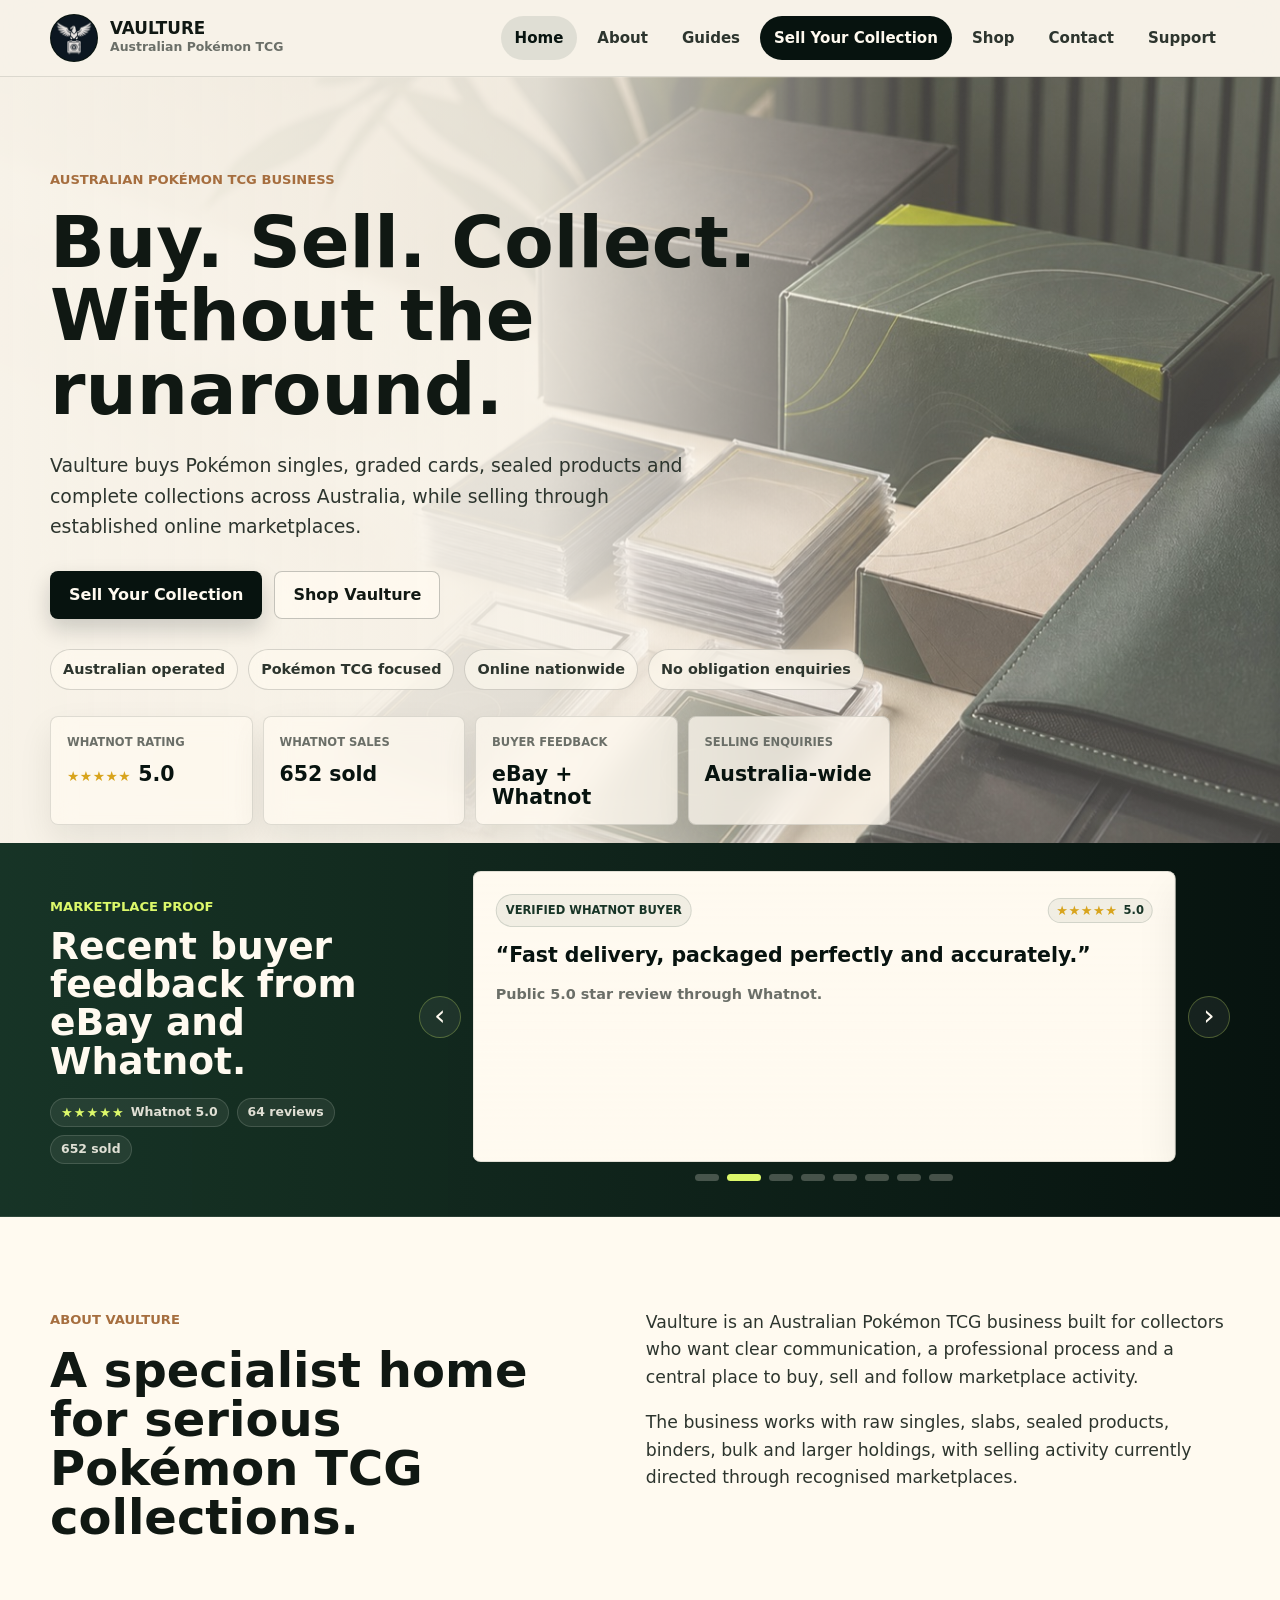
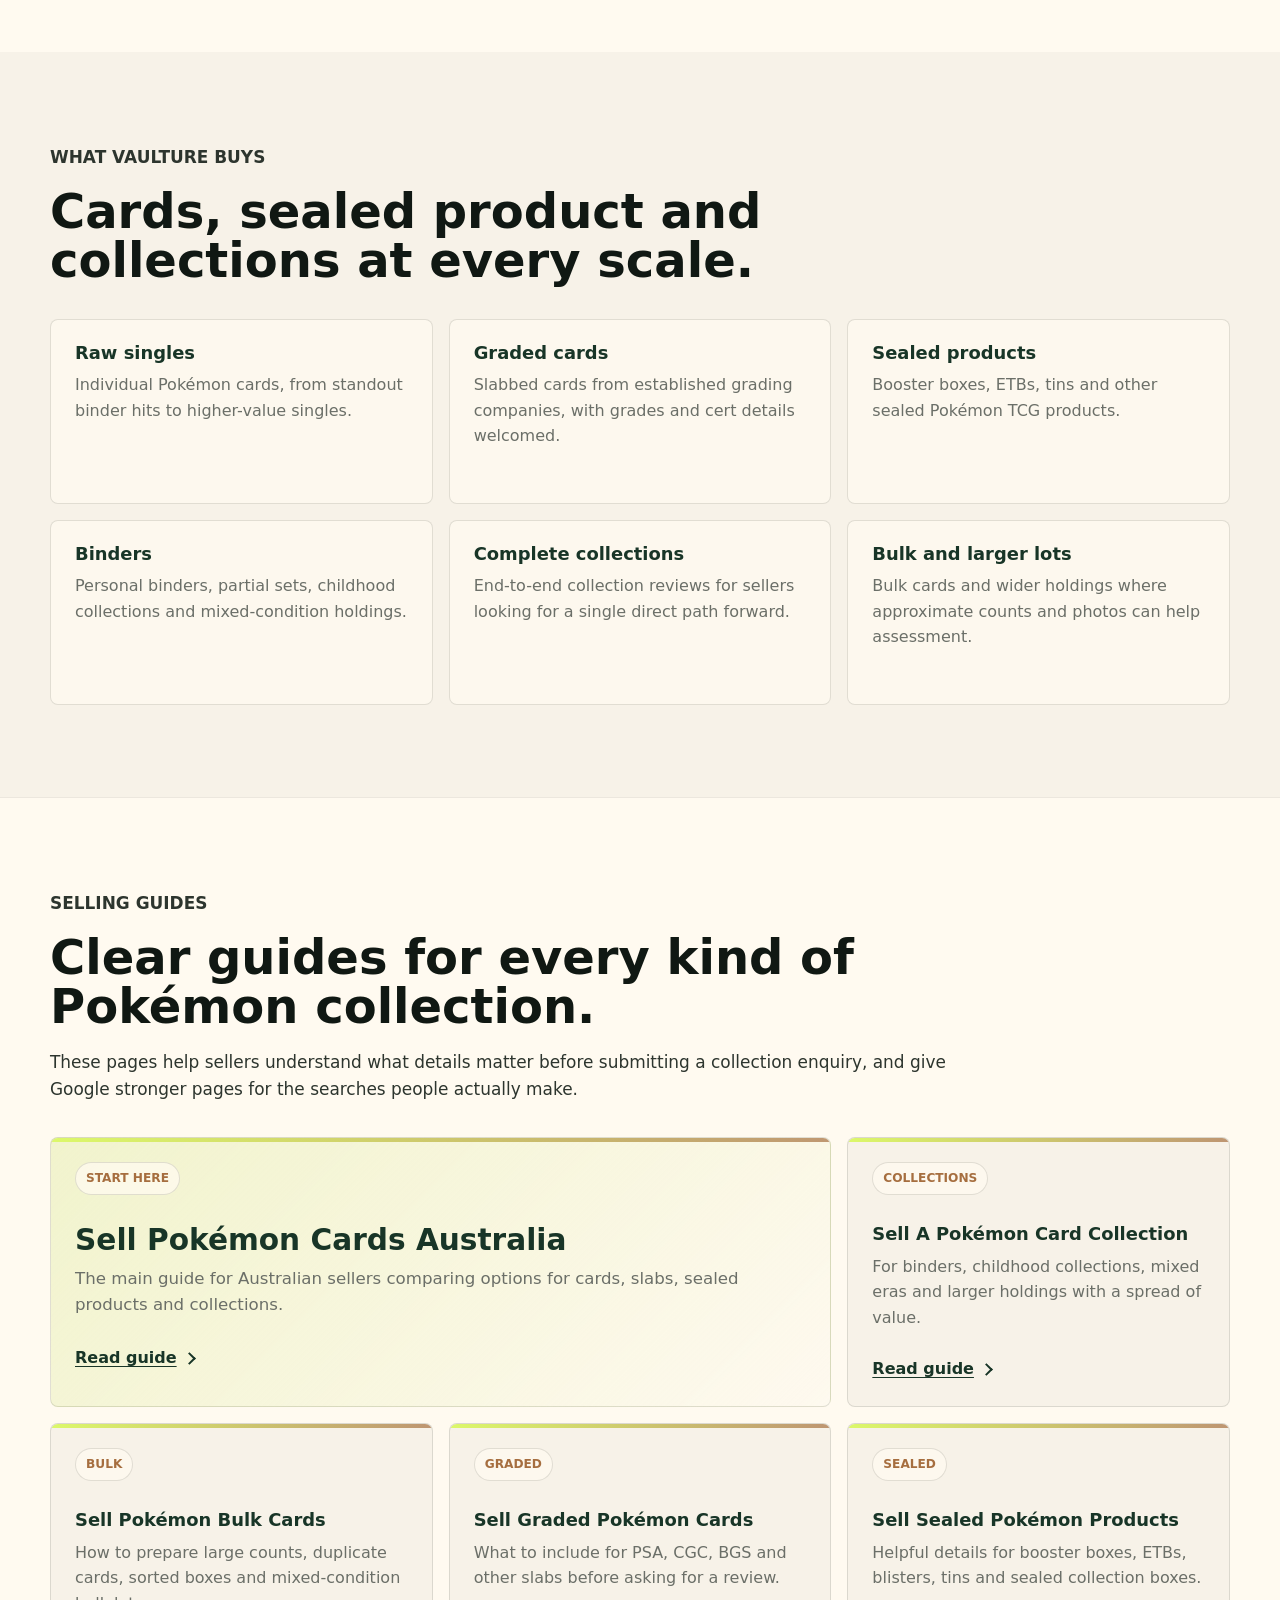
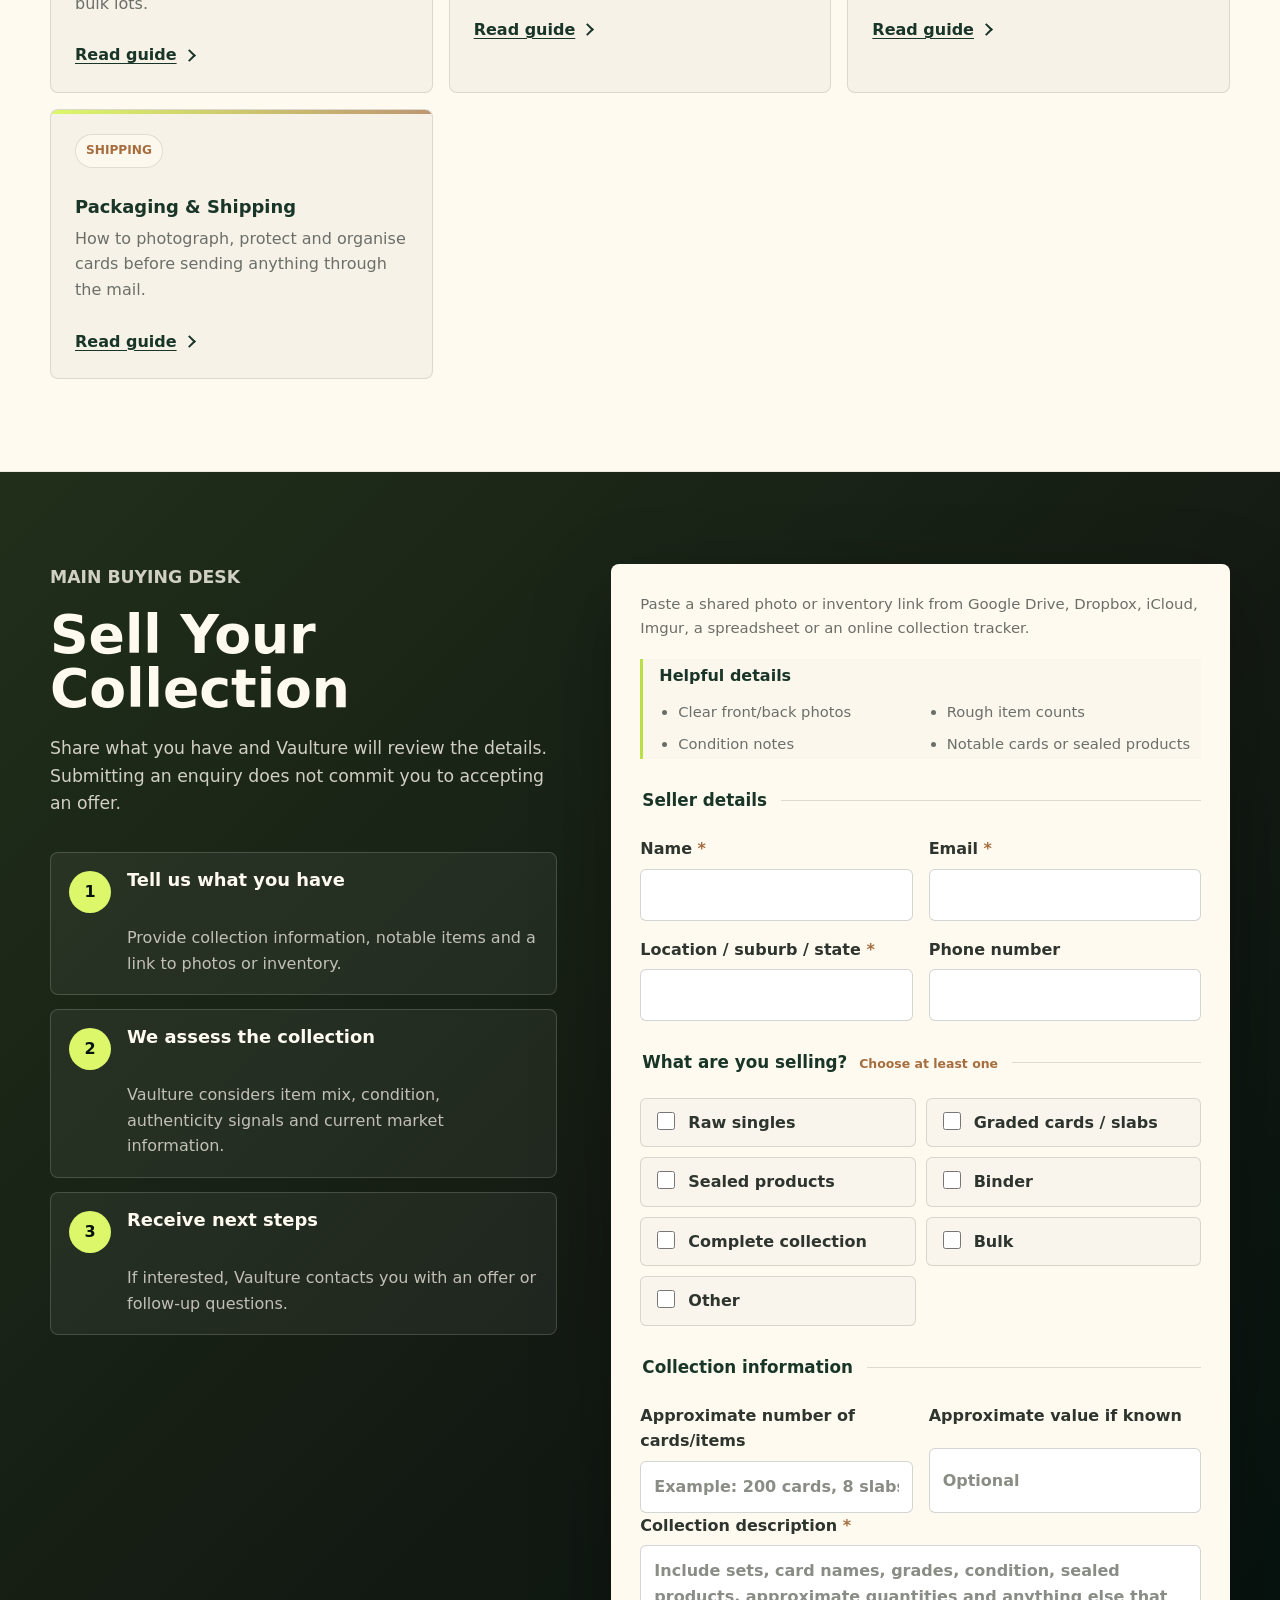
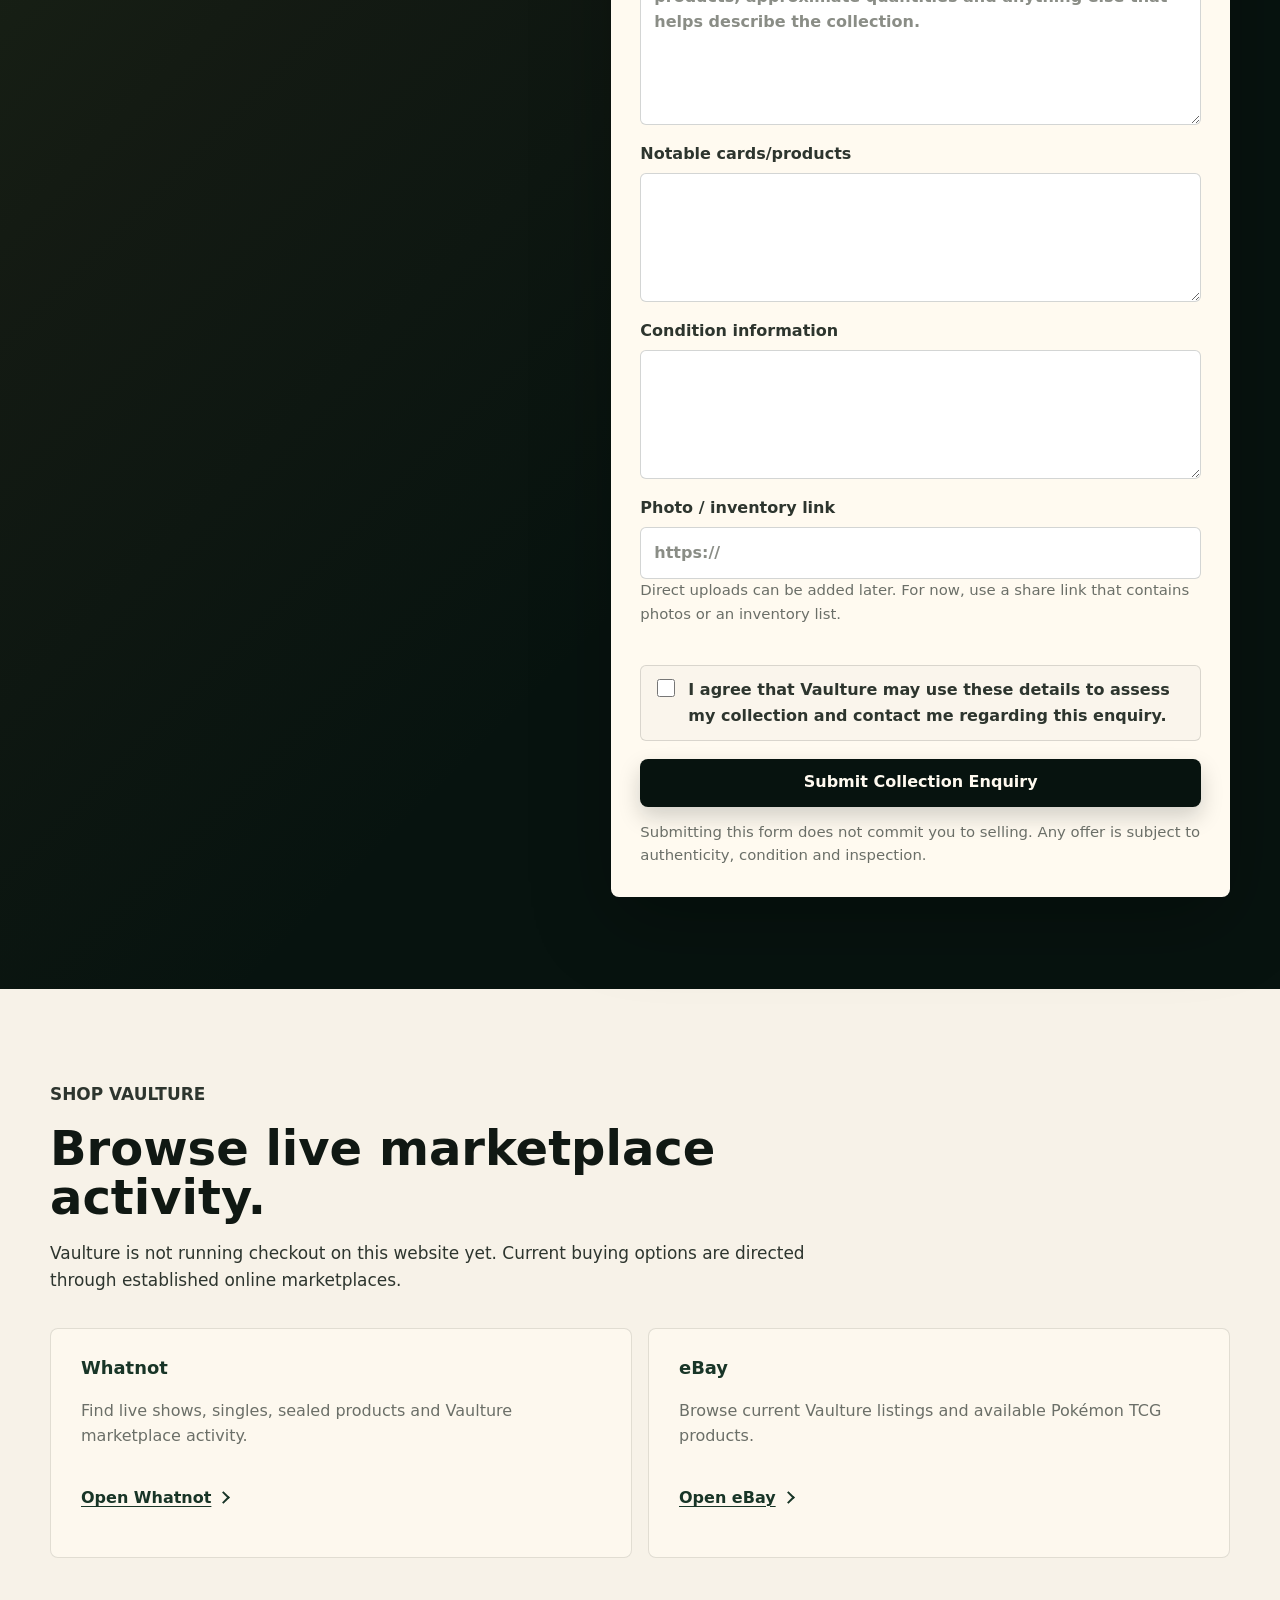
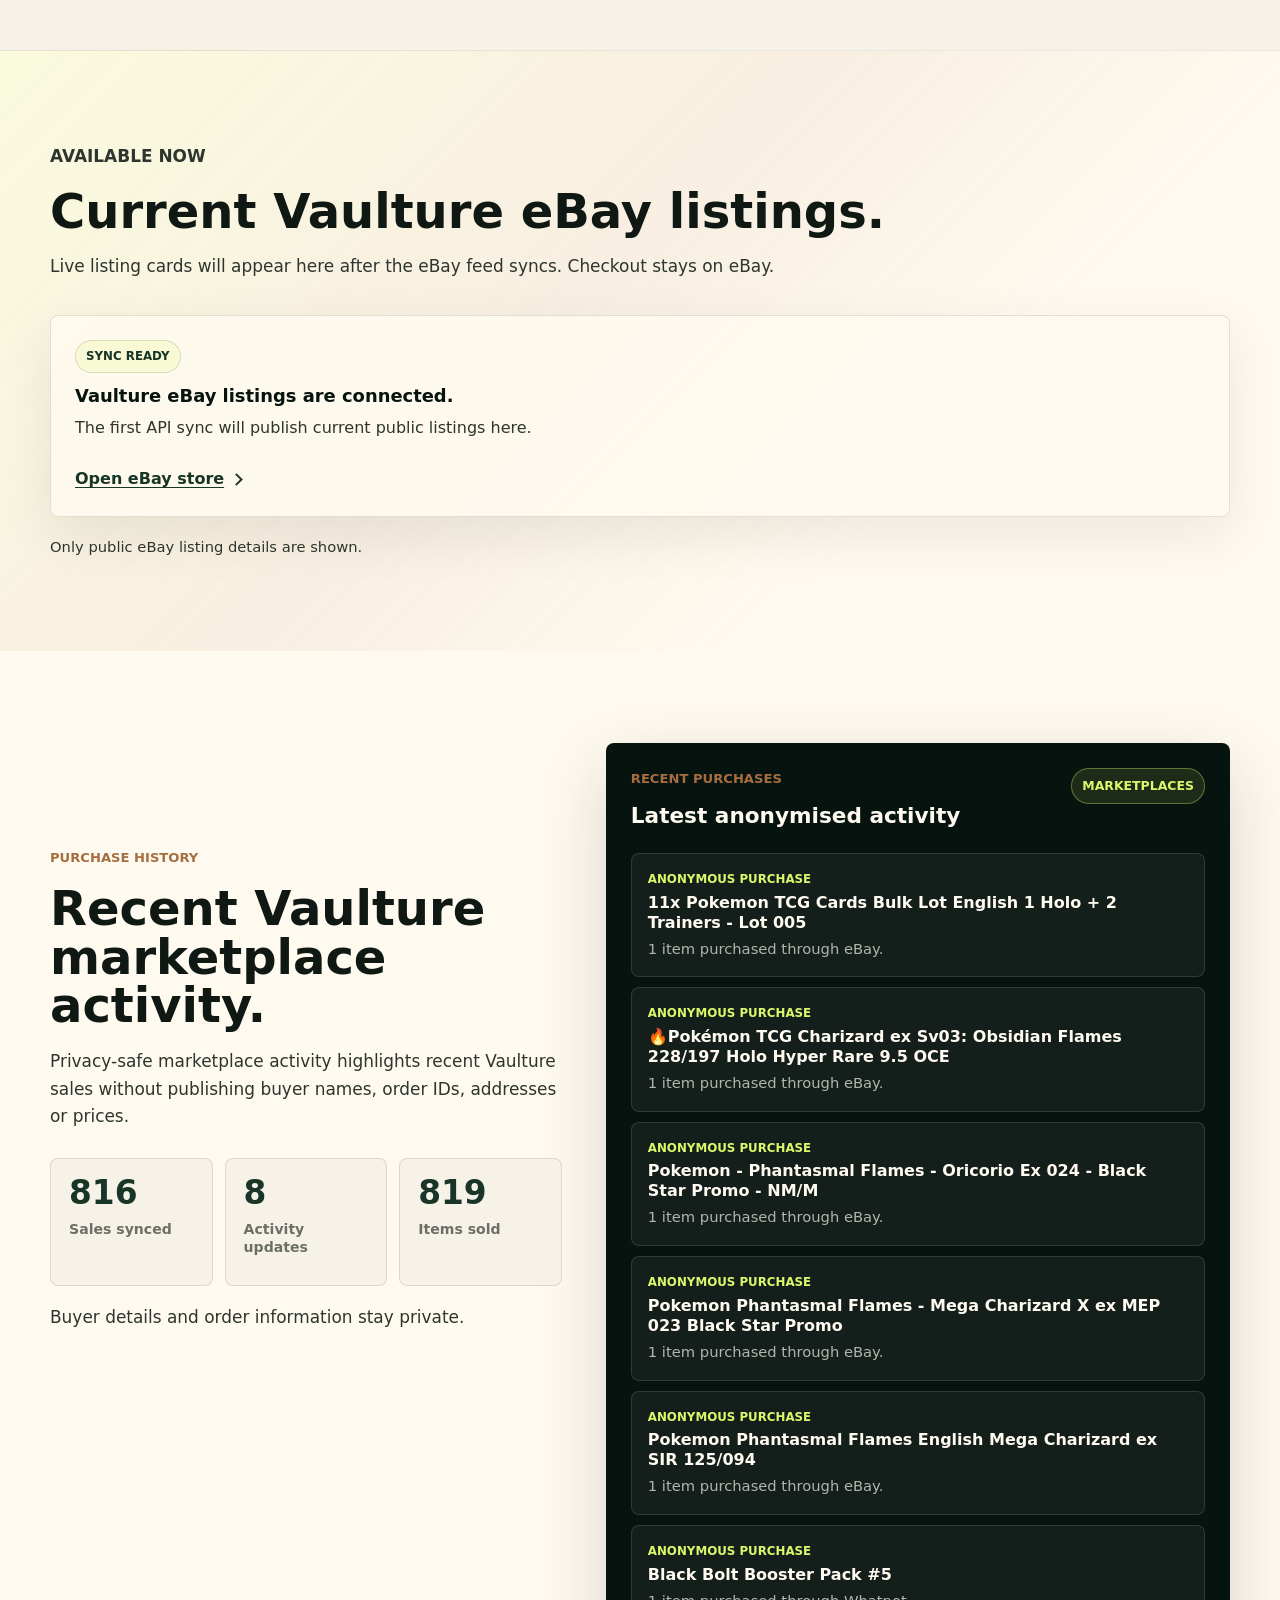
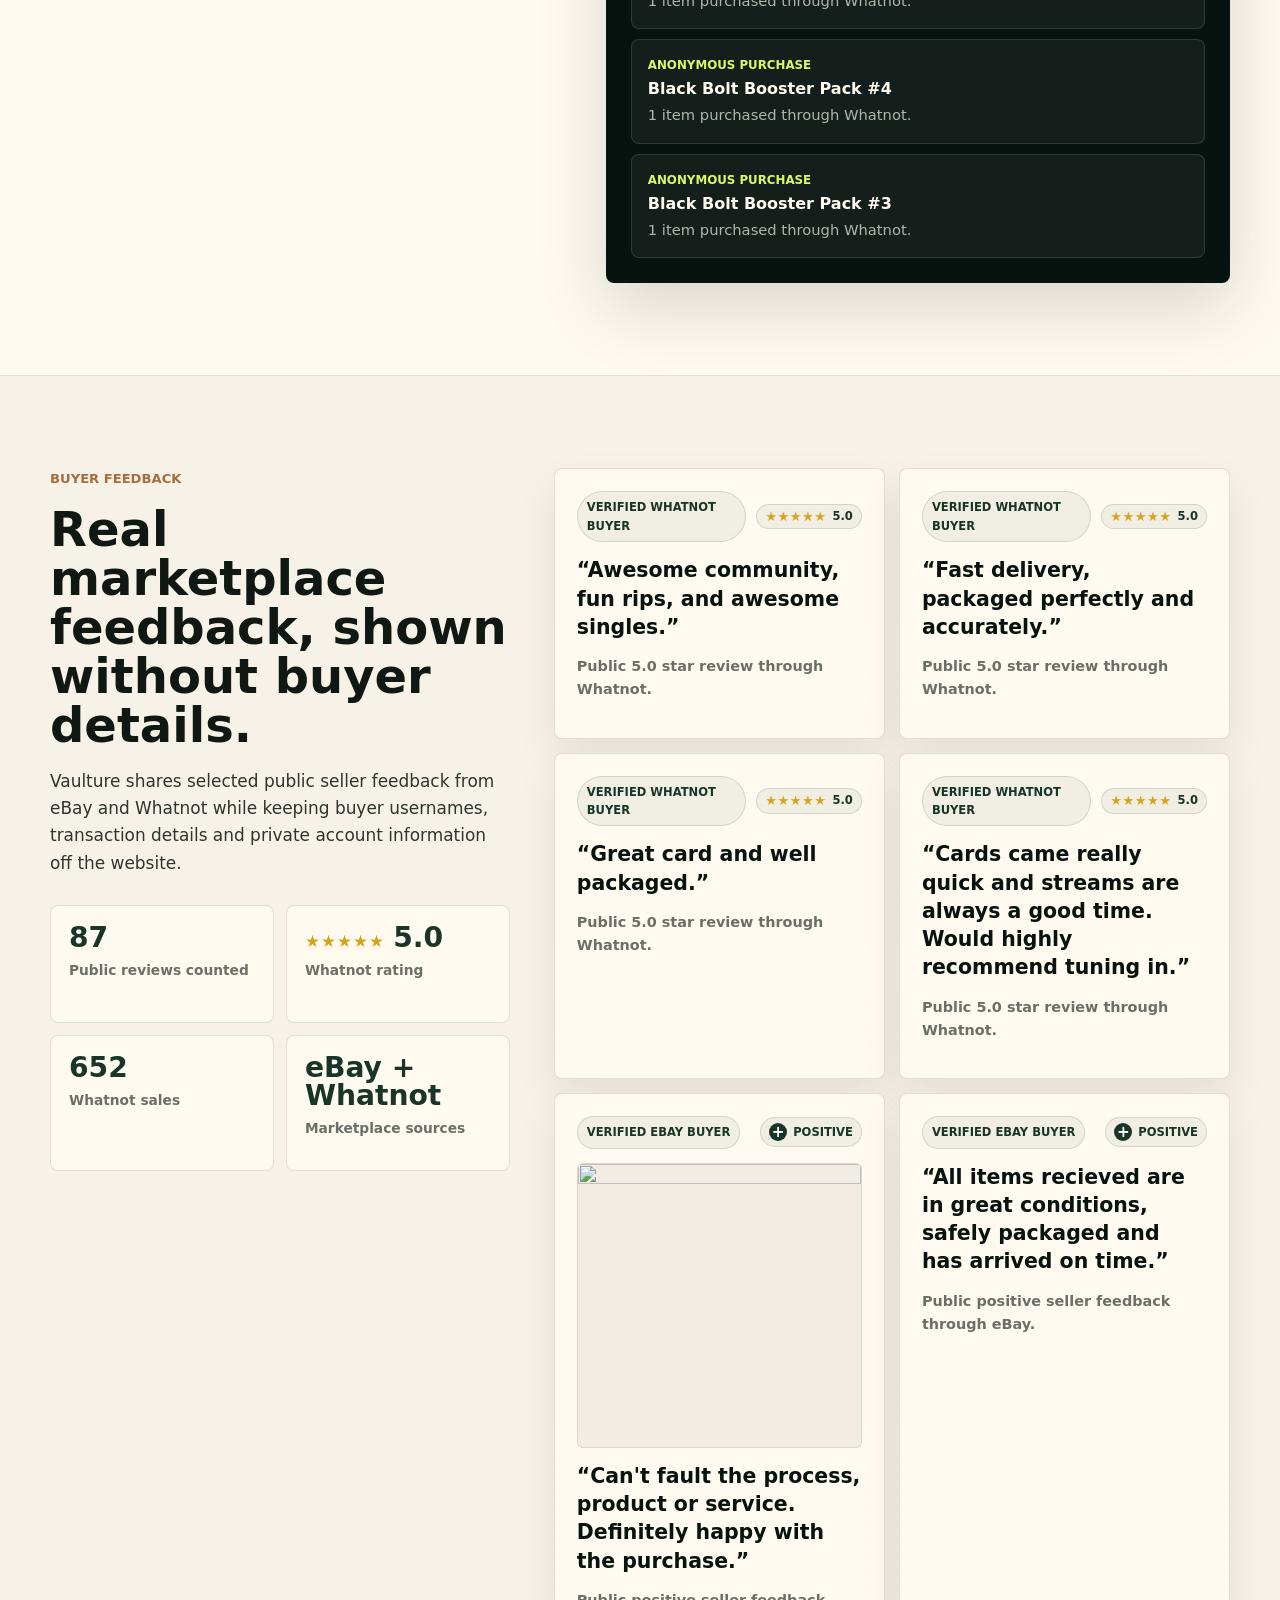
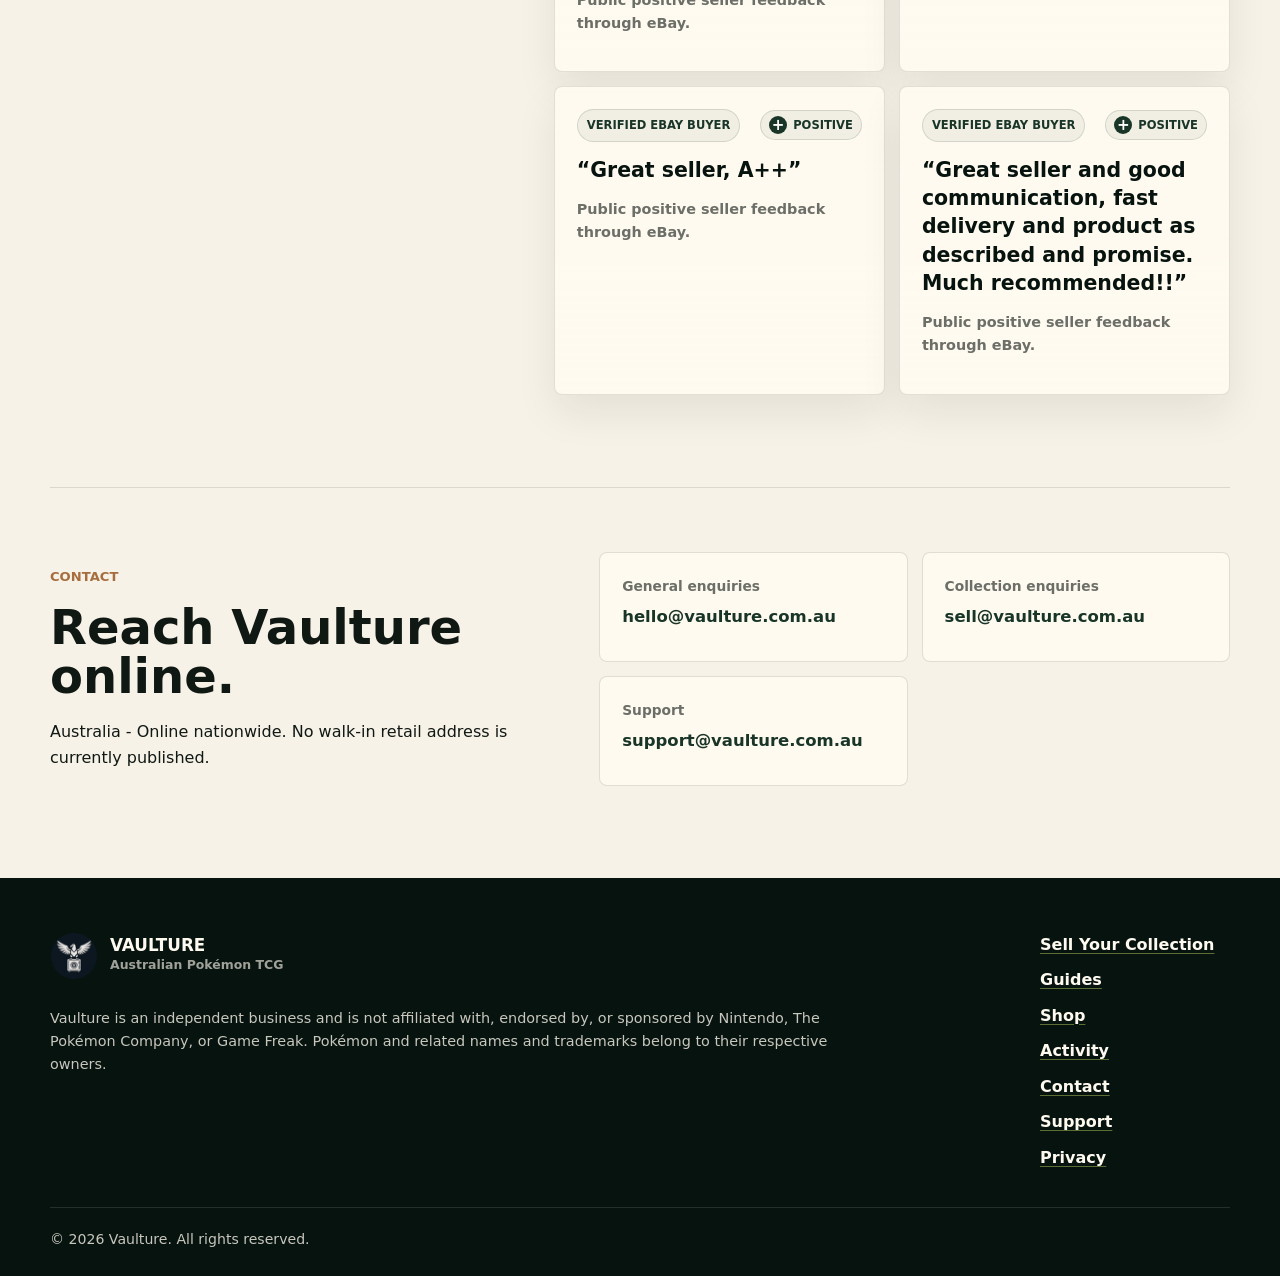
==== index.html @ 6fce787c "Add eBay API current listings feed" ====
<!doctype html>
<html lang="en-AU">
  <head>
    <meta charset="utf-8">
    <meta name="viewport" content="width=device-width, initial-scale=1">
    <title>Vaulture | Australian Pokémon TCG Buying &amp; Selling</title>
    <meta
      name="description"
      content="Vaulture is an Australian Pokémon TCG business buying Pokémon card collections, singles, graded cards and sealed products, with marketplace selling through Whatnot and eBay."
    >
    <meta name="format-detection" content="telephone=no">
    <meta name="robots" content="index, follow, max-image-preview:large">
    <link rel="canonical" href="https://vaulture.com.au/">
    <meta name="theme-color" content="#101813">

    <meta property="og:type" content="website">
    <meta property="og:locale" content="en_AU">
    <meta property="og:site_name" content="Vaulture">
    <meta property="og:title" content="Vaulture | Australian Pokémon TCG Buying &amp; Selling">
    <meta
      property="og:description"
      content="Sell Pokémon collections, singles, graded cards and sealed products to an Australian TCG specialist."
    >
    <meta property="og:url" content="https://vaulture.com.au/">
    <meta property="og:image" content="https://vaulture.com.au/assets/images/og-image.jpg">
    <meta property="og:image:width" content="1200">
    <meta property="og:image:height" content="630">
    <meta property="og:image:alt" content="Premium trading card collection with sleeved cards, slabs and sealed boxes.">
    <meta name="twitter:card" content="summary_large_image">
    <meta name="twitter:title" content="Vaulture | Australian Pokémon TCG Buying &amp; Selling">
    <meta
      name="twitter:description"
      content="Sell Pokémon collections, singles, graded cards and sealed products to an Australian TCG specialist."
    >
    <meta name="twitter:image" content="https://vaulture.com.au/assets/images/og-image.jpg">

    <link rel="icon" type="image/png" sizes="32x32" href="/assets/icons/favicon-solid-32.png">
    <link rel="icon" type="image/png" sizes="16x16" href="/assets/icons/favicon-solid-16.png">
    <link rel="icon" type="image/png" sizes="64x64" href="/assets/icons/favicon-solid-64.png">
    <link rel="shortcut icon" href="/favicon.ico">
    <link rel="apple-touch-icon" sizes="180x180" href="/assets/icons/apple-touch-icon-solid.png">
    <link rel="manifest" href="/site.webmanifest">
    <link rel="preload" as="image" href="assets/images/collection-hero.jpg" fetchpriority="high">
    <link rel="stylesheet" href="styles/main.css?v=20260811-ebay-listings">

    <script type="application/ld+json">
      {
        "@context": "https://schema.org",
        "@graph": [
          {
            "@type": "Organization",
            "@id": "https://vaulture.com.au/#organization",
            "name": "Vaulture",
            "url": "https://vaulture.com.au/",
            "logo": "https://vaulture.com.au/assets/branding/vaulture-logo.png",
            "email": "hello@vaulture.com.au",
            "sameAs": [
              "https://www.whatnot.com/en-AU/user/vaulture",
              "https://www.ebay.com.au/usr/vaultureau"
            ],
            "areaServed": {
              "@type": "Country",
              "name": "Australia"
            },
            "knowsAbout": [
              "Pokemon TCG singles",
              "graded Pokemon cards",
              "sealed Pokemon products",
              "Pokemon card collections"
            ],
            "description": "Australian Pokémon TCG buying and selling business."
          },
          {
            "@type": "WebSite",
            "@id": "https://vaulture.com.au/#website",
            "url": "https://vaulture.com.au/",
            "name": "Vaulture",
            "publisher": {
              "@id": "https://vaulture.com.au/#organization"
            },
            "inLanguage": "en-AU"
          },
          {
            "@type": "WebPage",
            "@id": "https://vaulture.com.au/#webpage",
            "url": "https://vaulture.com.au/",
            "name": "Vaulture | Australian Pokémon TCG Buying & Selling",
            "description": "Vaulture is an Australian Pokémon TCG business buying Pokémon card collections, singles, graded cards and sealed products.",
            "isPartOf": {
              "@id": "https://vaulture.com.au/#website"
            },
            "about": {
              "@id": "https://vaulture.com.au/#organization"
            },
            "primaryImageOfPage": {
              "@type": "ImageObject",
              "url": "https://vaulture.com.au/assets/images/og-image.jpg"
            },
            "inLanguage": "en-AU"
          }
        ]
      }
    </script>
  </head>
  <body>
    <a class="skip-link" href="#main">Skip to content</a>

    <header class="site-header" data-site-header>
      <div class="container header-inner">
        <a class="brand" href="#home" aria-label="Vaulture home">
          <img src="assets/branding/vaulture-logo-mark.png" alt="" width="48" height="48">
          <span class="brand-copy">
            <span class="brand-name">Vaulture</span>
            <span class="brand-note">Australian Pokémon TCG</span>
          </span>
        </a>

        <button
          class="nav-toggle"
          type="button"
          aria-label="Open navigation"
          aria-expanded="false"
          aria-controls="primary-navigation"
          data-nav-toggle
        >
          <span></span>
          <span></span>
          <span></span>
        </button>

        <nav class="primary-nav" id="primary-navigation" aria-label="Primary navigation" data-primary-nav>
          <a href="#home">Home</a>
          <a href="#about">About</a>
          <a href="#guides">Guides</a>
          <a class="nav-cta" href="sell-pokemon-cards.html">Sell Your Collection</a>
          <a href="#shop">Shop</a>
          <a href="#contact">Contact</a>
          <a href="support.html">Support</a>
        </nav>
      </div>
    </header>

    <main id="main">
      <section class="hero" id="home" aria-labelledby="hero-title">
        <div class="container hero-content">
          <p class="eyebrow">Australian Pokémon TCG business</p>
          <h1 id="hero-title">Buy. Sell. Collect. Without the runaround.</h1>
          <p class="hero-lede">
            Vaulture buys Pokémon singles, graded cards, sealed products and complete collections across Australia,
            while selling through established online marketplaces.
          </p>
          <div class="hero-actions" aria-label="Primary actions">
            <a class="button button-primary" href="sell-pokemon-cards.html">Sell Your Collection</a>
            <a class="button button-secondary" href="#shop">Shop Vaulture</a>
          </div>
          <ul class="trust-list" aria-label="Vaulture trust indicators">
            <li>Australian operated</li>
            <li>Pokémon TCG focused</li>
            <li>Online nationwide</li>
            <li>No obligation enquiries</li>
          </ul>
          <div class="hero-proof-grid" aria-label="Vaulture marketplace proof">
            <article>
              <span>Whatnot rating</span>
              <strong><b aria-hidden="true">★★★★★</b> 5.0</strong>
            </article>
            <article>
              <span>Whatnot sales</span>
              <strong>652 sold</strong>
            </article>
            <article>
              <span>Buyer feedback</span>
              <strong>eBay + Whatnot</strong>
            </article>
            <article>
              <span>Selling enquiries</span>
              <strong>Australia-wide</strong>
            </article>
          </div>
        </div>
      </section>

      <section
        class="testimonial-carousel-section"
        aria-labelledby="testimonial-carousel-title"
        data-testimonial-carousel
        hidden
      >
        <div class="container testimonial-carousel-panel">
          <div class="testimonial-carousel-copy">
            <p class="eyebrow">Marketplace Proof</p>
            <h2 id="testimonial-carousel-title">Recent buyer feedback from eBay and Whatnot.</h2>
            <div class="carousel-proof" aria-label="Whatnot marketplace rating">
              <span>
                <b aria-hidden="true">★★★★★</b>
                Whatnot 5.0
              </span>
              <span>64 reviews</span>
              <span>652 sold</span>
            </div>
          </div>

          <div class="testimonial-carousel" aria-roledescription="carousel">
            <button
              class="testimonial-carousel-button"
              type="button"
              aria-label="Previous testimonial"
              data-testimonial-prev
            >
              <span aria-hidden="true">&lsaquo;</span>
            </button>

            <div class="testimonial-carousel-frame">
              <div class="testimonial-carousel-track" data-testimonial-track aria-live="polite"></div>
            </div>

            <button
              class="testimonial-carousel-button"
              type="button"
              aria-label="Next testimonial"
              data-testimonial-next
            >
              <span aria-hidden="true">&rsaquo;</span>
            </button>

            <div class="testimonial-carousel-dots" data-testimonial-dots aria-label="Choose testimonial"></div>
          </div>
        </div>
      </section>

      <section class="section section-light" id="about" aria-labelledby="about-title">
        <div class="container split-layout">
          <div>
            <p class="eyebrow">About Vaulture</p>
            <h2 id="about-title">A specialist home for serious Pokémon TCG collections.</h2>
          </div>
          <div class="content-stack">
            <p>
              Vaulture is an Australian Pokémon TCG business built for collectors who want clear communication,
              a professional process and a central place to buy, sell and follow marketplace activity.
            </p>
            <p>
              The business works with raw singles, slabs, sealed products, binders, bulk and larger holdings,
              with selling activity currently directed through recognised marketplaces.
            </p>
          </div>
        </div>
      </section>

      <section class="section" aria-labelledby="categories-title">
        <div class="container">
          <div class="section-heading">
            <p class="eyebrow">What Vaulture Buys</p>
            <h2 id="categories-title">Cards, sealed product and collections at every scale.</h2>
          </div>

          <div class="category-grid">
            <article class="category-card">
              <h3>Raw singles</h3>
              <p>Individual Pokémon cards, from standout binder hits to higher-value singles.</p>
            </article>
            <article class="category-card">
              <h3>Graded cards</h3>
              <p>Slabbed cards from established grading companies, with grades and cert details welcomed.</p>
            </article>
            <article class="category-card">
              <h3>Sealed products</h3>
              <p>Booster boxes, ETBs, tins and other sealed Pokémon TCG products.</p>
            </article>
            <article class="category-card">
              <h3>Binders</h3>
              <p>Personal binders, partial sets, childhood collections and mixed-condition holdings.</p>
            </article>
            <article class="category-card">
              <h3>Complete collections</h3>
              <p>End-to-end collection reviews for sellers looking for a single direct path forward.</p>
            </article>
            <article class="category-card">
              <h3>Bulk and larger lots</h3>
              <p>Bulk cards and wider holdings where approximate counts and photos can help assessment.</p>
            </article>
          </div>
        </div>
      </section>

      <section class="section section-light guide-hub-section" id="guides" aria-labelledby="guides-title">
        <div class="container">
          <div class="section-heading section-heading-wide">
            <p class="eyebrow">Selling Guides</p>
            <h2 id="guides-title">Clear guides for every kind of Pokémon collection.</h2>
            <p>
              These pages help sellers understand what details matter before submitting a collection enquiry,
              and give Google stronger pages for the searches people actually make.
            </p>
          </div>

          <div class="guide-card-grid">
            <article class="guide-card guide-card-featured">
              <span>Start here</span>
              <h3>Sell Pokémon Cards Australia</h3>
              <p>The main guide for Australian sellers comparing options for cards, slabs, sealed products and collections.</p>
              <a class="text-link" href="sell-pokemon-cards-australia.html">Read guide</a>
            </article>
            <article class="guide-card">
              <span>Collections</span>
              <h3>Sell A Pokémon Card Collection</h3>
              <p>For binders, childhood collections, mixed eras and larger holdings with a spread of value.</p>
              <a class="text-link" href="sell-pokemon-card-collection.html">Read guide</a>
            </article>
            <article class="guide-card">
              <span>Bulk</span>
              <h3>Sell Pokémon Bulk Cards</h3>
              <p>How to prepare large counts, duplicate cards, sorted boxes and mixed-condition bulk lots.</p>
              <a class="text-link" href="sell-pokemon-bulk-cards.html">Read guide</a>
            </article>
            <article class="guide-card">
              <span>Graded</span>
              <h3>Sell Graded Pokémon Cards</h3>
              <p>What to include for PSA, CGC, BGS and other slabs before asking for a review.</p>
              <a class="text-link" href="sell-graded-pokemon-cards.html">Read guide</a>
            </article>
            <article class="guide-card">
              <span>Sealed</span>
              <h3>Sell Sealed Pokémon Products</h3>
              <p>Helpful details for booster boxes, ETBs, blisters, tins and sealed collection boxes.</p>
              <a class="text-link" href="sell-sealed-pokemon-products.html">Read guide</a>
            </article>
            <article class="guide-card">
              <span>Shipping</span>
              <h3>Packaging &amp; Shipping</h3>
              <p>How to photograph, protect and organise cards before sending anything through the mail.</p>
              <a class="text-link" href="packaging-and-shipping.html">Read guide</a>
            </article>
          </div>
        </div>
      </section>

      <section class="sell-section" id="sell" aria-labelledby="sell-title">
        <div class="container sell-layout">
          <div class="sell-intro">
            <p class="eyebrow eyebrow-inverse">Main buying desk</p>
            <h2 id="sell-title">Sell Your Collection</h2>
            <p>
              Share what you have and Vaulture will review the details. Submitting an enquiry does not commit you
              to accepting an offer.
            </p>

            <div class="process-list" aria-label="Collection selling process">
              <article>
                <span>1</span>
                <h3>Tell us what you have</h3>
                <p>Provide collection information, notable items and a link to photos or inventory.</p>
              </article>
              <article>
                <span>2</span>
                <h3>We assess the collection</h3>
                <p>Vaulture considers item mix, condition, authenticity signals and current market information.</p>
              </article>
              <article>
                <span>3</span>
                <h3>Receive next steps</h3>
                <p>If interested, Vaulture contacts you with an offer or follow-up questions.</p>
              </article>
            </div>
          </div>

          <form class="sell-form" action="https://formspree.io/f/meeyyknp" method="post">
            <input type="hidden" name="_subject" value="New Vaulture collection enquiry">
            <p class="form-note">
              Paste a shared photo or inventory link from Google Drive, Dropbox, iCloud, Imgur, a spreadsheet or an
              online collection tracker.
            </p>

            <div class="form-summary" aria-label="Information that helps Vaulture assess your collection">
              <p>Helpful details</p>
              <ul>
                <li>Clear front/back photos</li>
                <li>Rough item counts</li>
                <li>Condition notes</li>
                <li>Notable cards or sealed products</li>
              </ul>
            </div>

            <div class="honeypot" aria-hidden="true">
              <label for="company">Company</label>
              <input id="company" name="_gotcha" type="text" tabindex="-1" autocomplete="off">
            </div>

            <fieldset>
              <legend>Seller details</legend>
              <div class="form-grid">
                <label>
                  <span>Name <strong aria-hidden="true">*</strong></span>
                  <input name="name" type="text" autocomplete="name" required>
                </label>
                <label>
                  <span>Email <strong aria-hidden="true">*</strong></span>
                  <input name="email" type="email" autocomplete="email" required>
                </label>
                <label>
                  <span>Location / suburb / state <strong aria-hidden="true">*</strong></span>
                  <input name="location" type="text" autocomplete="address-level2" required>
                </label>
                <label>
                  <span>Phone number</span>
                  <input name="phone" type="tel" autocomplete="tel">
                </label>
              </div>
            </fieldset>

            <fieldset class="choice-fieldset" data-selling-group>
              <legend>What are you selling? <span class="required-label">Choose at least one</span></legend>
              <div class="checkbox-grid">
                <label><input type="checkbox" name="selling[]" value="Raw singles"> <span>Raw singles</span></label>
                <label><input type="checkbox" name="selling[]" value="Graded cards / slabs"> <span>Graded cards / slabs</span></label>
                <label><input type="checkbox" name="selling[]" value="Sealed products"> <span>Sealed products</span></label>
                <label><input type="checkbox" name="selling[]" value="Binder"> <span>Binder</span></label>
                <label><input type="checkbox" name="selling[]" value="Complete collection"> <span>Complete collection</span></label>
                <label><input type="checkbox" name="selling[]" value="Bulk"> <span>Bulk</span></label>
                <label><input type="checkbox" name="selling[]" value="Other"> <span>Other</span></label>
              </div>
              <p class="field-help validation-message" data-selling-error>
                Select at least one category so Vaulture knows what to review.
              </p>
            </fieldset>

            <fieldset>
              <legend>Collection information</legend>
              <div class="form-grid">
                <label>
                  <span>Approximate number of cards/items</span>
                  <input name="approximate_items" type="text" placeholder="Example: 200 cards, 8 slabs, 3 sealed boxes">
                </label>
                <label>
                  <span>Approximate value if known</span>
                  <input name="approximate_value" type="text" inputmode="decimal" placeholder="Optional">
                </label>
              </div>
              <label>
                <span>Collection description <strong aria-hidden="true">*</strong></span>
                <textarea
                  name="collection_description"
                  rows="6"
                  required
                  placeholder="Include sets, card names, grades, condition, sealed products, approximate quantities and anything else that helps describe the collection."
                ></textarea>
              </label>
              <label>
                <span>Notable cards/products</span>
                <textarea name="notable_items" rows="4"></textarea>
              </label>
              <label>
                <span>Condition information</span>
                <textarea name="condition_information" rows="4"></textarea>
              </label>
              <label>
                <span>Photo / inventory link</span>
                <input
                  name="photo_inventory_link"
                  type="url"
                  placeholder="https://"
                  aria-describedby="photo-link-help"
                >
              </label>
              <p class="field-help" id="photo-link-help">
                Direct uploads can be added later. For now, use a share link that contains photos or an inventory list.
              </p>
            </fieldset>

            <label class="consent-row">
              <input name="consent" type="checkbox" required>
              <span>I agree that Vaulture may use these details to assess my collection and contact me regarding this enquiry.</span>
            </label>

            <button class="button button-primary form-submit" type="submit">Submit Collection Enquiry</button>
            <p class="submit-note">
              Submitting this form does not commit you to selling. Any offer is subject to authenticity, condition
              and inspection.
            </p>
          </form>
        </div>
      </section>

      <section class="section" id="shop" aria-labelledby="shop-title">
        <div class="container">
          <div class="section-heading">
            <p class="eyebrow">Shop Vaulture</p>
            <h2 id="shop-title">Browse live marketplace activity.</h2>
            <p>
              Vaulture is not running checkout on this website yet. Current buying options are directed through
              established online marketplaces.
            </p>
          </div>

          <div class="marketplace-grid">
            <article class="marketplace-card">
              <h3>Whatnot</h3>
              <p>Find live shows, singles, sealed products and Vaulture marketplace activity.</p>
              <a
                class="text-link"
                href="https://www.whatnot.com/en-AU/user/vaulture"
                target="_blank"
                rel="noopener noreferrer"
                aria-label="Open Vaulture on Whatnot in a new tab"
              >
                Open Whatnot
              </a>
            </article>
            <article class="marketplace-card">
              <h3>eBay</h3>
              <p>Browse current Vaulture listings and available Pokémon TCG products.</p>
              <a
                class="text-link"
                href="https://www.ebay.com.au/usr/vaultureau"
                target="_blank"
                rel="noopener noreferrer"
                aria-label="Open Vaulture on eBay in a new tab"
              >
                Open eBay
              </a>
            </article>
          </div>
        </div>
      </section>

      <section class="section listings-section" id="available-now" aria-labelledby="available-now-title" data-listings-section>
        <div class="container">
          <div class="section-heading section-heading-wide">
            <p class="eyebrow">Available Now</p>
            <h2 id="available-now-title">Current Vaulture eBay listings.</h2>
            <p data-listings-summary>
              Live listing cards will appear here after the eBay feed syncs. Checkout stays on eBay.
            </p>
          </div>

          <div class="listing-grid" data-listings-feed aria-live="polite">
            <article class="listing-empty-card">
              <span>Sync ready</span>
              <h3>Vaulture eBay listings are connected.</h3>
              <p>The first API sync will publish current public listings here.</p>
              <a
                class="text-link"
                href="https://www.ebay.com.au/usr/vaultureau"
                target="_blank"
                rel="noopener noreferrer"
              >
                Open eBay store
              </a>
            </article>
          </div>

          <p class="listings-updated" data-listings-updated>Only public eBay listing details are shown.</p>
        </div>
      </section>

      <section class="section section-light activity-section" id="activity" aria-labelledby="activity-title" data-sales-activity>
        <div class="container activity-layout">
          <div class="activity-copy">
            <p class="eyebrow">Purchase History</p>
            <h2 id="activity-title">Recent Vaulture marketplace activity.</h2>
            <p>
              Privacy-safe marketplace activity highlights recent Vaulture sales without publishing buyer names, order IDs,
              addresses or prices.
            </p>
            <div class="activity-summary" aria-label="Vaulture sales summary">
              <article>
                <span data-sales-total-orders>0</span>
                <p>Sales synced</p>
              </article>
              <article>
                <span data-sales-month-count>0</span>
                <p>Activity updates</p>
              </article>
              <article>
                <span data-sales-total-items>0</span>
                <p>Items sold</p>
              </article>
            </div>
            <p class="activity-updated" data-sales-updated>Buyer details and order information stay private.</p>
          </div>

          <div class="activity-panel" aria-live="polite">
            <div class="activity-panel-header">
              <div>
                <p class="eyebrow">Recent Purchases</p>
                <h3>Latest anonymised activity</h3>
              </div>
              <span>Marketplaces</span>
            </div>
            <div class="recent-sales" data-sales-feed aria-label="Recent anonymised purchases">
              <article class="activity-empty-card">
                <span>Sync ready</span>
                <p>Anonymous purchase updates will appear here after the marketplace feed refreshes.</p>
              </article>
            </div>
          </div>
        </div>
      </section>

      <section
        class="section testimonials-section"
        id="feedback"
        aria-labelledby="feedback-title"
        data-testimonials-section
        hidden
      >
        <div class="container testimonials-layout">
          <div class="testimonials-copy">
            <p class="eyebrow">Buyer Feedback</p>
            <h2 id="feedback-title">Real marketplace feedback, shown without buyer details.</h2>
            <p>
              Vaulture shares selected public seller feedback from eBay and Whatnot while keeping buyer usernames,
              transaction details and private account information off the website.
            </p>
            <div class="testimonial-stats" aria-label="Vaulture marketplace feedback summary">
              <article>
                <span data-testimonials-total>0</span>
                <p>Public reviews counted</p>
              </article>
              <article>
                <span class="stat-stars" aria-label="Whatnot rating 5.0 out of 5">
                  <b aria-hidden="true">★★★★★</b>
                  5.0
                </span>
                <p>Whatnot rating</p>
              </article>
              <article>
                <span>652</span>
                <p>Whatnot sales</p>
              </article>
              <article>
                <span data-testimonials-source>eBay + Whatnot</span>
                <p>Marketplace sources</p>
              </article>
            </div>
          </div>

          <div class="testimonial-grid" data-testimonials-list aria-live="polite"></div>
        </div>
      </section>

      <section class="section contact-section" id="contact" aria-labelledby="contact-title">
        <div class="container contact-panel">
          <div>
            <p class="eyebrow">Contact</p>
            <h2 id="contact-title">Reach Vaulture online.</h2>
            <p>Australia - Online nationwide. No walk-in retail address is currently published.</p>
          </div>
          <div class="contact-links" aria-label="Contact email addresses">
            <a href="mailto:hello@vaulture.com.au">
              <span>General enquiries</span>
              hello@vaulture.com.au
            </a>
            <a href="mailto:sell@vaulture.com.au">
              <span>Collection enquiries</span>
              sell@vaulture.com.au
            </a>
            <a href="mailto:support@vaulture.com.au">
              <span>Support</span>
              support@vaulture.com.au
            </a>
          </div>
        </div>
      </section>
    </main>

    <footer class="site-footer">
      <div class="container footer-grid">
        <div class="footer-brand">
          <a class="brand brand-footer" href="#home" aria-label="Vaulture home">
            <img src="assets/branding/vaulture-logo-mark.png" alt="" width="44" height="44">
            <span class="brand-copy">
              <span class="brand-name">Vaulture</span>
              <span class="brand-note">Australian Pokémon TCG</span>
            </span>
          </a>
          <p>
            Vaulture is an independent business and is not affiliated with, endorsed by, or sponsored by Nintendo,
            The Pokémon Company, or Game Freak. Pokémon and related names and trademarks belong to their respective
            owners.
          </p>
        </div>
        <nav class="footer-nav" aria-label="Footer navigation">
          <a href="sell-pokemon-cards.html">Sell Your Collection</a>
          <a href="#guides">Guides</a>
          <a href="#shop">Shop</a>
          <a href="#activity">Activity</a>
          <a href="#contact">Contact</a>
          <a href="support.html">Support</a>
          <a href="privacy.html">Privacy</a>
        </nav>
      </div>
      <div class="container footer-bottom">
        <p>&copy; <span data-current-year>2026</span> Vaulture. All rights reserved.</p>
      </div>
    </footer>

    <script src="scripts/main.js?v=20260811-ebay-listings" defer></script>
  </body>
</html>
---- styles/main.css ----
:root {
  color-scheme: light;
  --color-ink: #101813;
  --color-ink-soft: #2d352e;
  --color-forest: #183527;
  --color-forest-deep: #07130f;
  --color-moss: #badf48;
  --color-lime: #dcf86a;
  --color-clay: #a66e3f;
  --color-cream: #f7f2e8;
  --color-paper: #fffaf0;
  --color-stone: #d7d0c2;
  --color-muted: #6b6f68;
  --color-white: #ffffff;
  --color-copper: #c78649;
  --shadow-soft: 0 20px 55px rgba(16, 24, 19, 0.12);
  --radius-sm: 6px;
  --radius-md: 8px;
  --container: 1180px;
  --header-height: 76px;
}

* {
  box-sizing: border-box;
}

html {
  scroll-behavior: smooth;
  scroll-padding-top: calc(var(--header-height) + 18px);
}

section[id] {
  scroll-margin-top: calc(var(--header-height) + 18px);
}

body {
  margin: 0;
  background: var(--color-cream);
  color: var(--color-ink);
  font-family: Inter, ui-sans-serif, system-ui, -apple-system, BlinkMacSystemFont, "Segoe UI", sans-serif;
  font-size: 16px;
  line-height: 1.6;
  -webkit-font-smoothing: antialiased;
  text-rendering: optimizeLegibility;
}

body.nav-open {
  overflow: hidden;
}

img {
  display: block;
  max-width: 100%;
}

a {
  color: inherit;
  text-decoration-thickness: 0.08em;
  text-underline-offset: 0.18em;
}

button,
input,
textarea {
  font: inherit;
}

button {
  cursor: pointer;
}

[hidden] {
  display: none !important;
}

:focus-visible {
  outline: 3px solid var(--color-lime);
  outline-offset: 4px;
}

::selection {
  background: var(--color-lime);
  color: var(--color-forest-deep);
}

.skip-link {
  position: fixed;
  left: 16px;
  top: 16px;
  z-index: 100;
  transform: translateY(-160%);
  border-radius: var(--radius-sm);
  background: var(--color-lime);
  color: var(--color-forest-deep);
  padding: 10px 14px;
  font-weight: 800;
  transition: transform 160ms ease;
}

.skip-link:focus {
  transform: translateY(0);
}

.container {
  width: min(calc(100% - 40px), var(--container));
  margin-inline: auto;
}

.narrow {
  max-width: 820px;
}

.site-header {
  position: sticky;
  top: 0;
  z-index: 50;
  min-height: var(--header-height);
  border-bottom: 1px solid rgba(16, 24, 19, 0.12);
  background: rgba(247, 242, 232, 0.9);
  -webkit-backdrop-filter: blur(18px);
  backdrop-filter: blur(18px);
  transition: background 180ms ease, border-color 180ms ease, box-shadow 180ms ease;
}

.site-header.is-scrolled {
  border-color: rgba(16, 24, 19, 0.16);
  background: rgba(247, 242, 232, 0.96);
  box-shadow: 0 10px 30px rgba(16, 24, 19, 0.08);
}

.header-inner {
  display: flex;
  align-items: center;
  justify-content: space-between;
  min-height: var(--header-height);
  gap: 24px;
}

.brand {
  display: inline-flex;
  align-items: center;
  gap: 12px;
  color: var(--color-ink);
  text-decoration: none;
}

.brand img {
  width: 48px;
  height: 48px;
  border: 1px solid rgba(16, 24, 19, 0.18);
  border-radius: 50%;
  object-fit: cover;
  background: var(--color-forest-deep);
}

.brand-copy {
  display: grid;
  gap: 0;
}

.brand-name {
  font-size: 1.05rem;
  font-weight: 850;
  line-height: 1.1;
  text-transform: uppercase;
}

.brand-note {
  color: var(--color-muted);
  font-size: 0.78rem;
  font-weight: 700;
}

.primary-nav {
  display: flex;
  align-items: center;
  gap: 6px;
}

.primary-nav a {
  border-radius: 999px;
  color: var(--color-ink-soft);
  font-size: 0.94rem;
  font-weight: 750;
  padding: 10px 14px;
  text-decoration: none;
  transition: background 160ms ease, color 160ms ease, transform 160ms ease;
}

.primary-nav a[aria-current="true"],
.primary-nav a[aria-current="page"] {
  background: rgba(24, 53, 39, 0.1);
  color: var(--color-forest-deep);
}

.primary-nav a:hover {
  background: rgba(24, 53, 39, 0.08);
  color: var(--color-forest-deep);
}

.primary-nav .nav-cta {
  background: var(--color-forest-deep);
  color: var(--color-paper);
}

.primary-nav .nav-cta:hover {
  background: var(--color-forest);
  color: var(--color-white);
  transform: translateY(-1px);
}

.nav-toggle {
  display: none;
  width: 46px;
  height: 46px;
  border: 1px solid rgba(16, 24, 19, 0.18);
  border-radius: var(--radius-md);
  background: var(--color-paper);
  padding: 12px;
}

.nav-toggle span {
  display: block;
  height: 2px;
  width: 100%;
  border-radius: 2px;
  background: var(--color-ink);
  transition: transform 160ms ease, opacity 160ms ease;
}

.nav-toggle span + span {
  margin-top: 6px;
}

.nav-toggle[aria-expanded="true"] span:first-child {
  transform: translateY(8px) rotate(45deg);
}

.nav-toggle[aria-expanded="true"] span:nth-child(2) {
  opacity: 0;
}

.nav-toggle[aria-expanded="true"] span:last-child {
  transform: translateY(-8px) rotate(-45deg);
}

.hero {
  position: relative;
  display: grid;
  align-items: center;
  min-height: min(720px, calc(88vh - var(--header-height)));
  min-height: min(720px, calc(88svh - var(--header-height)));
  overflow: hidden;
  background-image: linear-gradient(
      90deg,
      rgba(247, 242, 232, 0.98) 0%,
      rgba(247, 242, 232, 0.9) 42%,
      rgba(247, 242, 232, 0.28) 72%
    ),
    url("../assets/images/collection-hero.jpg");
  background-position: center right;
  background-size: cover;
}

.hero::after {
  content: "";
  position: absolute;
  inset: auto 0 0;
  height: 9px;
  background: linear-gradient(90deg, var(--color-lime), var(--color-clay), var(--color-forest));
}

.hero-content {
  position: relative;
  z-index: 1;
  padding-block: 92px 110px;
}

.eyebrow {
  margin: 0 0 16px;
  color: var(--color-clay);
  font-size: 0.82rem;
  font-weight: 850;
  letter-spacing: 0;
  text-transform: uppercase;
}

.eyebrow-inverse {
  color: var(--color-lime);
}

h1,
h2,
h3,
p {
  margin-top: 0;
}

h1,
h2,
h3 {
  color: var(--color-ink);
  line-height: 1.02;
}

h1 {
  max-width: 760px;
  margin-bottom: 24px;
  font-size: 4.5rem;
  font-weight: 900;
}

h2 {
  margin-bottom: 18px;
  font-size: 3rem;
  font-weight: 880;
}

h3 {
  margin-bottom: 10px;
  font-size: 1.12rem;
  font-weight: 830;
}

.hero-lede {
  max-width: 650px;
  color: var(--color-ink-soft);
  font-size: 1.18rem;
  font-weight: 520;
}

.hero-actions {
  display: flex;
  flex-wrap: wrap;
  gap: 12px;
  margin-top: 30px;
}

.button {
  display: inline-flex;
  align-items: center;
  justify-content: center;
  min-height: 48px;
  border: 1px solid transparent;
  border-radius: var(--radius-md);
  padding: 13px 18px;
  font-weight: 850;
  line-height: 1.15;
  text-align: center;
  text-decoration: none;
  transition: background 160ms ease, border-color 160ms ease, color 160ms ease, transform 160ms ease;
}

.button:hover {
  transform: translateY(-1px);
}

.button-primary {
  background: var(--color-forest-deep);
  color: var(--color-paper);
  box-shadow: 0 10px 22px rgba(7, 19, 15, 0.18);
}

.button-primary:hover {
  background: var(--color-forest);
  color: var(--color-white);
}

.button-secondary {
  border-color: rgba(16, 24, 19, 0.24);
  background: rgba(255, 250, 240, 0.8);
  color: var(--color-ink);
}

.button-secondary:hover {
  border-color: rgba(16, 24, 19, 0.42);
  background: var(--color-paper);
}

.trust-list {
  display: flex;
  flex-wrap: wrap;
  gap: 10px;
  margin: 30px 0 0;
  padding: 0;
  list-style: none;
}

.trust-list li {
  border: 1px solid rgba(16, 24, 19, 0.16);
  border-radius: 999px;
  background: rgba(255, 250, 240, 0.64);
  -webkit-backdrop-filter: blur(10px);
  backdrop-filter: blur(10px);
  color: var(--color-ink-soft);
  padding: 8px 12px;
  font-size: 0.9rem;
  font-weight: 750;
}

.hero-proof-grid {
  display: grid;
  grid-template-columns: repeat(4, minmax(0, 1fr));
  gap: 10px;
  max-width: 840px;
  margin-top: 26px;
}

.hero-proof-grid article {
  min-height: 106px;
  border: 1px solid rgba(16, 24, 19, 0.13);
  border-radius: var(--radius-md);
  background: rgba(255, 250, 240, 0.72);
  -webkit-backdrop-filter: blur(12px);
  backdrop-filter: blur(12px);
  padding: 16px;
  box-shadow: 0 14px 34px rgba(16, 24, 19, 0.08);
}

.hero-proof-grid span {
  display: block;
  margin-bottom: 12px;
  color: var(--color-muted);
  font-size: 0.72rem;
  font-weight: 850;
  text-transform: uppercase;
}

.hero-proof-grid strong {
  display: block;
  color: var(--color-forest-deep);
  font-size: clamp(1.02rem, 1.6vw, 1.28rem);
  line-height: 1.1;
}

.hero-proof-grid b {
  color: #d8a41d;
  font-size: 0.86rem;
  letter-spacing: 0.5px;
}

.testimonial-carousel-section {
  position: relative;
  z-index: 2;
  margin-top: -92px;
  border-bottom: 1px solid rgba(255, 250, 240, 0.1);
  background:
    linear-gradient(90deg, rgba(24, 53, 39, 0.96), rgba(7, 19, 15, 1)),
    var(--color-forest-deep);
  color: rgba(255, 250, 240, 0.78);
  padding-block: 28px;
}

.testimonial-carousel-panel {
  display: grid;
  grid-template-columns: minmax(230px, 0.42fr) minmax(0, 1fr);
  gap: 28px;
  align-items: center;
}

.testimonial-carousel-copy .eyebrow {
  color: var(--color-lime);
  margin-bottom: 10px;
}

.testimonial-carousel-copy h2 {
  max-width: 360px;
  margin-bottom: 0;
  color: var(--color-paper);
  font-size: clamp(1.65rem, 3vw, 2.35rem);
}

.carousel-proof {
  display: flex;
  flex-wrap: wrap;
  gap: 8px;
  margin-top: 18px;
}

.carousel-proof span {
  display: inline-flex;
  align-items: center;
  gap: 6px;
  border: 1px solid rgba(255, 250, 240, 0.14);
  border-radius: 999px;
  background: rgba(255, 250, 240, 0.07);
  color: rgba(255, 250, 240, 0.86);
  padding: 7px 10px;
  font-size: 0.78rem;
  font-weight: 850;
  line-height: 1;
}

.carousel-proof b {
  color: var(--color-lime);
  font-size: 0.82rem;
  letter-spacing: 1px;
}

.testimonial-carousel {
  display: grid;
  grid-template-columns: auto minmax(0, 1fr) auto;
  grid-template-areas:
    "prev frame next"
    "dots dots dots";
  gap: 12px;
  align-items: center;
  min-width: 0;
}

.testimonial-carousel-frame {
  grid-area: frame;
  min-width: 0;
  overflow: hidden;
}

.testimonial-carousel-track {
  display: flex;
  width: 100%;
  transform: translateX(calc(var(--testimonial-index, 0) * -100%));
  transition: transform 260ms ease;
}

.testimonial-card-carousel {
  flex: 0 0 100%;
  min-height: 188px;
  box-shadow: none;
}

.testimonial-card-carousel .testimonial-images {
  grid-template-columns: repeat(3, 76px);
  justify-content: start;
}

.testimonial-card-carousel .testimonial-images img {
  width: 76px;
}

.testimonial-carousel-button {
  display: grid;
  place-items: center;
  width: 42px;
  height: 42px;
  border: 1px solid rgba(220, 248, 106, 0.28);
  border-radius: 50%;
  background: rgba(255, 250, 240, 0.06);
  color: var(--color-paper);
  transition: background 160ms ease, border-color 160ms ease, transform 160ms ease;
}

.testimonial-carousel-button:first-of-type {
  grid-area: prev;
}

.testimonial-carousel-button:last-of-type {
  grid-area: next;
}

.testimonial-carousel-button span {
  display: block;
  font-size: 1.8rem;
  line-height: 0.8;
  transform: translateY(-1px);
}

.testimonial-carousel-button:hover:not(:disabled) {
  border-color: rgba(220, 248, 106, 0.55);
  background: rgba(220, 248, 106, 0.12);
  transform: translateY(-1px);
}

.testimonial-carousel-button:disabled {
  cursor: default;
  opacity: 0.42;
}

.testimonial-carousel-dots {
  grid-area: dots;
  display: flex;
  justify-content: center;
  gap: 8px;
  min-height: 14px;
}

.testimonial-carousel-dots button {
  width: 24px;
  height: 7px;
  border: 0;
  border-radius: 999px;
  background: rgba(255, 250, 240, 0.24);
  padding: 0;
  transition: background 160ms ease, width 160ms ease;
}

.testimonial-carousel-dots button.is-active {
  width: 34px;
  background: var(--color-lime);
}

.section {
  padding-block: 92px;
}

.section-light {
  background: var(--color-paper);
}

.split-layout {
  display: grid;
  grid-template-columns: minmax(0, 0.9fr) minmax(0, 1fr);
  gap: 70px;
  align-items: start;
}

.content-stack p {
  color: var(--color-ink-soft);
  font-size: 1.08rem;
}

.content-stack p:last-child,
.section-heading p:last-child,
.category-card p:last-child,
.marketplace-card p:last-child,
.support-card p:last-child,
.support-checklist p:last-child,
.activity-panel p:last-child,
.activity-summary p:last-child,
.contact-panel p:last-child {
  margin-bottom: 0;
}

.section-heading {
  max-width: 760px;
  margin-bottom: 34px;
}

.section-heading p {
  color: var(--color-ink-soft);
  font-size: 1.06rem;
}

.category-grid,
.marketplace-grid {
  display: grid;
  grid-template-columns: repeat(3, minmax(0, 1fr));
  gap: 16px;
}

.category-card,
.marketplace-card {
  position: relative;
  overflow: hidden;
  min-height: 185px;
  border: 1px solid rgba(16, 24, 19, 0.12);
  border-radius: var(--radius-md);
  background: rgba(255, 250, 240, 0.76);
  padding: 24px;
  transition: border-color 160ms ease, transform 160ms ease, box-shadow 160ms ease;
}

.category-card::before,
.marketplace-card::before {
  content: "";
  position: absolute;
  inset: 0 0 auto;
  height: 3px;
  background: linear-gradient(90deg, var(--color-lime), rgba(166, 110, 63, 0.55), transparent);
  opacity: 0;
  transition: opacity 160ms ease;
}

.category-card:hover,
.marketplace-card:hover {
  border-color: rgba(24, 53, 39, 0.32);
  box-shadow: var(--shadow-soft);
  transform: translateY(-2px);
}

.category-card:hover::before,
.marketplace-card:hover::before {
  opacity: 1;
}

.category-card h3,
.marketplace-card h3 {
  color: var(--color-forest);
}

.category-card p,
.marketplace-card p {
  color: var(--color-muted);
}

.guide-hub-section {
  border-top: 1px solid rgba(16, 24, 19, 0.08);
  border-bottom: 1px solid rgba(16, 24, 19, 0.08);
}

.guide-card-grid {
  display: grid;
  grid-template-columns: repeat(3, minmax(0, 1fr));
  gap: 16px;
}

.guide-card {
  position: relative;
  display: grid;
  align-content: start;
  min-height: 250px;
  overflow: hidden;
  border: 1px solid rgba(16, 24, 19, 0.12);
  border-radius: var(--radius-md);
  background: var(--color-cream);
  padding: 24px;
  transition: border-color 160ms ease, box-shadow 160ms ease, transform 160ms ease;
}

.guide-card::before {
  content: "";
  position: absolute;
  inset: 0 0 auto;
  height: 4px;
  background: linear-gradient(90deg, var(--color-lime), rgba(166, 110, 63, 0.7));
}

.guide-card:hover {
  border-color: rgba(24, 53, 39, 0.28);
  box-shadow: var(--shadow-soft);
  transform: translateY(-2px);
}

.guide-card span {
  display: inline-flex;
  width: fit-content;
  margin-bottom: 30px;
  border: 1px solid rgba(16, 24, 19, 0.12);
  border-radius: 999px;
  background: rgba(255, 250, 240, 0.76);
  color: var(--color-clay);
  padding: 6px 10px;
  font-size: 0.76rem;
  font-weight: 850;
  text-transform: uppercase;
}

.guide-card h3 {
  color: var(--color-forest);
}

.guide-card p {
  color: var(--color-muted);
}

.guide-card-featured {
  grid-column: span 2;
  background:
    linear-gradient(135deg, rgba(220, 248, 106, 0.22), rgba(255, 250, 240, 0.9)),
    var(--color-cream);
}

.guide-card-featured h3 {
  max-width: 580px;
  font-size: 1.85rem;
}

.guide-card-featured p {
  max-width: 700px;
  font-size: 1.04rem;
}

.sell-section {
  padding-block: 92px;
  background:
    linear-gradient(135deg, rgba(220, 248, 106, 0.12), rgba(166, 110, 63, 0.08) 42%, transparent 70%),
    var(--color-forest-deep);
  color: rgba(255, 250, 240, 0.84);
}

.sell-layout {
  display: grid;
  grid-template-columns: minmax(0, 0.82fr) minmax(460px, 1fr);
  gap: 54px;
  align-items: start;
}

.sell-intro {
  position: sticky;
  top: calc(var(--header-height) + 28px);
}

.sell-intro h2 {
  color: var(--color-paper);
  font-size: 3.35rem;
}

.sell-intro > p {
  max-width: 560px;
  color: rgba(255, 250, 240, 0.8);
  font-size: 1.08rem;
}

.process-list {
  display: grid;
  gap: 14px;
  margin-top: 34px;
}

.process-list article {
  display: grid;
  grid-template-columns: 42px 1fr;
  gap: 12px 16px;
  border: 1px solid rgba(255, 250, 240, 0.16);
  border-radius: var(--radius-md);
  background: rgba(255, 250, 240, 0.055);
  padding: 18px;
}

.process-list span {
  display: inline-flex;
  align-items: center;
  justify-content: center;
  width: 42px;
  height: 42px;
  border-radius: 50%;
  background: var(--color-lime);
  color: var(--color-forest-deep);
  font-weight: 900;
}

.process-list h3 {
  margin-bottom: 6px;
  color: var(--color-paper);
}

.process-list p {
  grid-column: 2;
  margin-bottom: 0;
  color: rgba(255, 250, 240, 0.72);
}

.sell-form {
  border: 1px solid rgba(255, 250, 240, 0.22);
  border-radius: var(--radius-md);
  background: var(--color-paper);
  color: var(--color-ink);
  padding: 28px;
  box-shadow: 0 24px 80px rgba(0, 0, 0, 0.28);
}

.form-note,
.submit-note,
.field-help {
  color: var(--color-muted);
  font-size: 0.93rem;
}

.form-summary {
  display: grid;
  gap: 12px;
  margin-top: 18px;
  border-left: 3px solid var(--color-moss);
  background: rgba(247, 242, 232, 0.48);
  padding: 4px 0 4px 16px;
}

.form-summary p {
  margin-bottom: 0;
  color: var(--color-forest);
  font-weight: 860;
}

.form-summary ul {
  display: grid;
  grid-template-columns: repeat(2, minmax(0, 1fr));
  gap: 8px 14px;
  margin: 0;
  padding-left: 19px;
  color: var(--color-muted);
  font-size: 0.92rem;
}

.honeypot {
  position: absolute;
  left: -100vw;
  width: 1px;
  height: 1px;
  overflow: hidden;
}

fieldset {
  min-width: 0;
  margin: 28px 0 0;
  border: 0;
  border-top: 1px solid rgba(16, 24, 19, 0.14);
  padding: 22px 0 0;
}

legend {
  padding-right: 14px;
  color: var(--color-forest);
  font-size: 1.05rem;
  font-weight: 880;
}

.required-label {
  display: inline-block;
  margin-left: 6px;
  color: var(--color-clay);
  font-size: 0.78rem;
  font-weight: 800;
}

.form-grid {
  display: grid;
  grid-template-columns: repeat(2, minmax(0, 1fr));
  gap: 16px;
}

label {
  display: grid;
  gap: 7px;
  color: var(--color-ink-soft);
  font-weight: 760;
}

.sell-form fieldset > label + label,
.field-help + label {
  margin-top: 16px;
}

label span strong {
  color: var(--color-clay);
}

input[type="text"],
input[type="email"],
input[type="tel"],
input[type="url"],
textarea {
  width: 100%;
  border: 1px solid rgba(16, 24, 19, 0.18);
  border-radius: var(--radius-sm);
  background: var(--color-white);
  color: var(--color-ink);
  padding: 12px 13px;
  transition: border-color 160ms ease, box-shadow 160ms ease, background 160ms ease;
}

textarea {
  min-height: 116px;
  resize: vertical;
}

input:focus,
textarea:focus {
  border-color: var(--color-forest);
  box-shadow: 0 0 0 4px rgba(186, 223, 72, 0.28);
  outline: none;
}

input::placeholder,
textarea::placeholder {
  color: #8a8d86;
}

.checkbox-grid {
  display: grid;
  grid-template-columns: repeat(2, minmax(0, 1fr));
  gap: 10px;
}

.checkbox-grid label,
.consent-row {
  display: flex;
  align-items: flex-start;
  gap: 10px;
  min-height: 44px;
  border: 1px solid rgba(16, 24, 19, 0.14);
  border-radius: var(--radius-sm);
  background: rgba(247, 242, 232, 0.58);
  padding: 11px 12px;
  font-weight: 720;
  transition: background 160ms ease, border-color 160ms ease, color 160ms ease;
}

.checkbox-grid label:hover,
.consent-row:hover {
  border-color: rgba(24, 53, 39, 0.3);
  background: rgba(247, 242, 232, 0.9);
}

.checkbox-grid label:has(input:checked) {
  border-color: rgba(24, 53, 39, 0.45);
  background: rgba(220, 248, 106, 0.18);
  color: var(--color-forest-deep);
}

input[type="checkbox"] {
  width: 18px;
  height: 18px;
  margin-top: 2px;
  accent-color: var(--color-forest);
  flex: 0 0 auto;
}

.consent-row {
  margin-top: 24px;
}

.form-submit {
  width: 100%;
  margin-top: 18px;
}

.submit-note {
  margin: 14px 0 0;
}

.validation-message {
  display: none;
  margin: 10px 0 0;
  color: #8a3a28;
  font-weight: 760;
}

.choice-fieldset.is-invalid .validation-message {
  display: block;
}

.marketplace-grid {
  grid-template-columns: repeat(2, minmax(0, 1fr));
}

.marketplace-card {
  display: grid;
  align-content: start;
  gap: 10px;
  min-height: 230px;
  padding: 30px;
}

.listings-section {
  border-top: 1px solid rgba(16, 24, 19, 0.08);
  background:
    linear-gradient(135deg, rgba(220, 248, 106, 0.14), rgba(166, 110, 63, 0.08) 44%, transparent 72%),
    var(--color-paper);
}

.listing-grid {
  display: grid;
  grid-template-columns: repeat(3, minmax(0, 1fr));
  gap: 16px;
}

.listing-card,
.listing-empty-card {
  min-width: 0;
  border: 1px solid rgba(16, 24, 19, 0.12);
  border-radius: var(--radius-md);
  background: rgba(255, 250, 240, 0.82);
  box-shadow: 0 18px 54px rgba(16, 24, 19, 0.08);
}

.listing-card {
  overflow: hidden;
  transition: border-color 160ms ease, box-shadow 160ms ease, transform 160ms ease;
}

.listing-card:hover {
  border-color: rgba(24, 53, 39, 0.34);
  box-shadow: var(--shadow-soft);
  transform: translateY(-2px);
}

.listing-card-link {
  display: grid;
  min-height: 100%;
  color: inherit;
  text-decoration: none;
}

.listing-card-media {
  display: grid;
  place-items: center;
  aspect-ratio: 4 / 3;
  overflow: hidden;
  background:
    linear-gradient(135deg, rgba(24, 53, 39, 0.1), rgba(220, 248, 106, 0.18)),
    var(--color-cream);
}

.listing-card-media img {
  width: 100%;
  height: 100%;
  object-fit: cover;
}

.listing-image-fallback {
  border: 1px solid rgba(24, 53, 39, 0.16);
  border-radius: 999px;
  background: rgba(255, 250, 240, 0.78);
  color: var(--color-forest);
  padding: 8px 12px;
  font-size: 0.78rem;
  font-weight: 850;
  text-transform: uppercase;
}

.listing-card-source,
.listing-card h3,
.listing-card-meta,
.listing-card strong,
.listing-card-action {
  margin-inline: 18px;
}

.listing-card-source {
  width: fit-content;
  margin-top: 18px;
  border: 1px solid rgba(24, 53, 39, 0.14);
  border-radius: 999px;
  background: rgba(220, 248, 106, 0.18);
  color: var(--color-forest);
  padding: 5px 9px;
  font-size: 0.72rem;
  font-weight: 860;
  text-transform: uppercase;
}

.listing-card h3 {
  display: -webkit-box;
  min-height: 3.72em;
  margin-top: 12px;
  overflow: hidden;
  color: var(--color-forest-deep);
  font-size: 1.02rem;
  line-height: 1.24;
  -webkit-box-orient: vertical;
  -webkit-line-clamp: 3;
}

.listing-card-meta {
  color: var(--color-muted);
  font-size: 0.85rem;
  font-weight: 720;
}

.listing-card strong {
  display: block;
  margin-top: 12px;
  color: var(--color-forest);
  font-size: 1.25rem;
  font-weight: 900;
  line-height: 1;
}

.listing-card-action {
  display: inline-flex;
  width: fit-content;
  margin-block: 18px;
  color: var(--color-clay);
  font-size: 0.92rem;
  font-weight: 850;
}

.listing-card-action::after {
  content: "↗";
  margin-left: 6px;
}

.listing-empty-card {
  grid-column: 1 / -1;
  padding: 24px;
}

.listing-empty-card span {
  display: inline-flex;
  width: fit-content;
  margin-bottom: 14px;
  border: 1px solid rgba(24, 53, 39, 0.14);
  border-radius: 999px;
  background: rgba(220, 248, 106, 0.18);
  color: var(--color-forest);
  padding: 6px 10px;
  font-size: 0.74rem;
  font-weight: 860;
  text-transform: uppercase;
}

.listing-empty-card h3 {
  color: var(--color-forest-deep);
}

.listing-empty-card p,
.listings-updated {
  color: var(--color-ink-soft);
}

.listings-updated {
  margin: 18px 0 0;
  font-size: 0.92rem;
}

.activity-section {
  overflow: hidden;
}

.activity-layout {
  display: grid;
  grid-template-columns: minmax(0, 0.82fr) minmax(500px, 1fr);
  gap: 44px;
  align-items: start;
}

.activity-copy {
  position: sticky;
  top: calc(var(--header-height) + 28px);
}

.activity-copy > p:not(.eyebrow),
.activity-updated {
  color: var(--color-ink-soft);
  font-size: 1.06rem;
}

.activity-summary {
  display: grid;
  grid-template-columns: repeat(3, minmax(0, 1fr));
  gap: 12px;
  margin-top: 28px;
}

.activity-summary article {
  min-height: 128px;
  border: 1px solid rgba(16, 24, 19, 0.12);
  border-radius: var(--radius-md);
  background: var(--color-cream);
  padding: 18px;
}

.activity-summary span {
  display: block;
  margin-bottom: 10px;
  color: var(--color-forest);
  font-size: 2.05rem;
  font-weight: 900;
  line-height: 1;
}

.activity-summary p {
  color: var(--color-muted);
  font-size: 0.88rem;
  font-weight: 760;
  line-height: 1.3;
}

.activity-updated {
  margin: 18px 0 0;
  font-size: 0.92rem;
}

.activity-panel {
  border: 1px solid rgba(16, 24, 19, 0.12);
  border-radius: var(--radius-md);
  background: var(--color-forest-deep);
  color: rgba(255, 250, 240, 0.78);
  padding: 24px;
  box-shadow: 0 24px 70px rgba(16, 24, 19, 0.16);
}

.activity-panel-header {
  display: flex;
  justify-content: space-between;
  gap: 20px;
  align-items: start;
  margin-bottom: 26px;
}

.activity-panel-header h3 {
  margin-bottom: 0;
  color: var(--color-paper);
  font-size: 1.35rem;
}

.activity-panel-header span {
  border: 1px solid rgba(220, 248, 106, 0.36);
  border-radius: 999px;
  background: rgba(220, 248, 106, 0.1);
  color: var(--color-lime);
  padding: 7px 10px;
  font-size: 0.78rem;
  font-weight: 850;
  text-transform: uppercase;
}

.recent-sales {
  display: grid;
  gap: 10px;
  margin-top: 0;
}

.recent-sale-card,
.activity-empty-card {
  display: grid;
  gap: 4px;
  border: 1px solid rgba(255, 250, 240, 0.12);
  border-radius: var(--radius-md);
  background: rgba(255, 250, 240, 0.055);
  padding: 16px;
}

.recent-sale-card span,
.activity-empty-card span {
  color: var(--color-lime);
  font-size: 0.74rem;
  font-weight: 850;
  text-transform: uppercase;
}

.recent-sale-card strong {
  color: var(--color-paper);
  font-size: 1rem;
  line-height: 1.25;
}

.recent-sale-card p,
.activity-empty-card p,
.activity-empty {
  color: rgba(255, 250, 240, 0.68);
  font-size: 0.92rem;
}

.activity-empty {
  grid-column: 1 / -1;
  align-self: center;
  justify-self: center;
  margin: 0;
  text-align: center;
}

.testimonials-section {
  border-top: 1px solid rgba(16, 24, 19, 0.08);
}

.testimonials-layout {
  display: grid;
  grid-template-columns: minmax(0, 0.68fr) minmax(0, 1fr);
  gap: 44px;
  align-items: start;
}

.testimonials-copy {
  position: sticky;
  top: calc(var(--header-height) + 28px);
}

.testimonials-copy > p:not(.eyebrow) {
  color: var(--color-ink-soft);
  font-size: 1.06rem;
}

.testimonial-stats {
  display: grid;
  grid-template-columns: repeat(2, minmax(0, 1fr));
  gap: 12px;
  margin-top: 28px;
}

.testimonial-stats article {
  min-height: 118px;
  border: 1px solid rgba(16, 24, 19, 0.12);
  border-radius: var(--radius-md);
  background: var(--color-paper);
  padding: 18px;
}

.testimonial-stats span {
  display: block;
  overflow-wrap: anywhere;
  margin-bottom: 10px;
  color: var(--color-forest);
  font-size: clamp(1.35rem, 2.2vw, 2.05rem);
  font-weight: 900;
  line-height: 1;
}

.testimonial-stats .stat-stars {
  display: inline-flex;
  align-items: baseline;
  gap: 8px;
}

.testimonial-stats .stat-stars b {
  color: #d8a41d;
  font-size: clamp(0.86rem, 1.4vw, 1.05rem);
  letter-spacing: 1px;
}

.testimonial-stats p {
  color: var(--color-muted);
  font-size: 0.86rem;
  font-weight: 760;
  line-height: 1.3;
}

.testimonial-grid {
  display: grid;
  grid-template-columns: repeat(2, minmax(0, 1fr));
  gap: 14px;
}

.testimonial-card {
  display: grid;
  align-content: start;
  gap: 14px;
  min-height: 210px;
  border: 1px solid rgba(16, 24, 19, 0.12);
  border-radius: var(--radius-md);
  background:
    linear-gradient(180deg, rgba(255, 250, 240, 0.82), rgba(255, 250, 240, 0.96)),
    var(--color-paper);
  padding: 22px;
  box-shadow: 0 18px 42px rgba(16, 24, 19, 0.08);
}

.testimonial-card-header {
  display: flex;
  align-items: center;
  justify-content: space-between;
  gap: 10px;
}

.testimonial-card-header > span {
  width: fit-content;
  border: 1px solid rgba(24, 53, 39, 0.14);
  border-radius: 999px;
  background: rgba(24, 53, 39, 0.06);
  color: var(--color-forest);
  padding: 6px 9px;
  font-size: 0.72rem;
  font-weight: 850;
  text-transform: uppercase;
}

.testimonial-rating {
  display: inline-flex;
  align-items: center;
  gap: 6px;
  width: fit-content;
  border: 1px solid rgba(24, 53, 39, 0.14);
  border-radius: 999px;
  padding: 5px 8px;
  font-size: 0.72rem;
  font-weight: 900;
  line-height: 1;
  text-transform: uppercase;
  white-space: nowrap;
}

.testimonial-stars {
  color: #d8a41d;
  font-size: 0.82rem;
  letter-spacing: 0.5px;
}

.testimonial-score {
  color: inherit;
}

.testimonial-rating b {
  display: grid;
  place-items: center;
  width: 18px;
  height: 18px;
  border-radius: 50%;
  color: var(--color-white);
  font-size: 0.95rem;
  line-height: 1;
}

.testimonial-rating-positive {
  background: rgba(24, 53, 39, 0.06);
  color: var(--color-forest);
}

.testimonial-rating-positive b {
  background: var(--color-forest);
}

.testimonial-rating-neutral {
  background: rgba(107, 111, 104, 0.08);
  color: var(--color-muted);
}

.testimonial-rating-neutral b {
  background: var(--color-muted);
}

.testimonial-rating-negative {
  background: rgba(138, 58, 40, 0.08);
  color: #8a3a28;
}

.testimonial-rating-negative b {
  background: #8a3a28;
}

.testimonial-images {
  display: grid;
  grid-template-columns: repeat(auto-fit, minmax(76px, 1fr));
  gap: 8px;
}

.testimonial-images img {
  width: 100%;
  aspect-ratio: 1 / 1;
  border: 1px solid rgba(16, 24, 19, 0.1);
  border-radius: var(--radius-sm);
  background: rgba(16, 24, 19, 0.06);
  object-fit: cover;
}

.testimonial-card blockquote {
  margin: 0;
  color: var(--color-forest-deep);
  font-size: clamp(1.05rem, 1.7vw, 1.28rem);
  font-weight: 780;
  line-height: 1.38;
}

.testimonial-card blockquote::before {
  content: "\201c";
}

.testimonial-card blockquote::after {
  content: "\201d";
}

.testimonial-card p {
  align-self: end;
  color: var(--color-muted);
  font-size: 0.9rem;
  font-weight: 680;
}

.text-link {
  display: inline-flex;
  align-items: center;
  gap: 8px;
  align-self: end;
  width: fit-content;
  margin-top: 10px;
  color: var(--color-forest);
  font-weight: 850;
}

.text-link::after {
  content: "";
  width: 7px;
  height: 7px;
  border-top: 2px solid currentColor;
  border-right: 2px solid currentColor;
  transform: rotate(45deg);
  transition: transform 160ms ease;
}

.text-link:hover::after {
  transform: translateX(3px) rotate(45deg);
}

.contact-section {
  padding-top: 0;
}

.contact-panel {
  display: grid;
  grid-template-columns: minmax(0, 0.82fr) minmax(0, 1fr);
  gap: 32px;
  align-items: center;
  border-top: 1px solid rgba(16, 24, 19, 0.12);
  padding-top: 64px;
}

.contact-links {
  display: grid;
  grid-template-columns: repeat(auto-fit, minmax(210px, 1fr));
  gap: 14px;
}

.contact-links a {
  display: grid;
  min-height: 110px;
  border: 1px solid rgba(16, 24, 19, 0.13);
  border-radius: var(--radius-md);
  background: var(--color-paper);
  padding: 22px;
  color: var(--color-forest);
  font-size: 1.03rem;
  font-weight: 860;
  text-decoration: none;
  overflow-wrap: anywhere;
  transition: border-color 160ms ease, transform 160ms ease;
}

.contact-links a:hover {
  border-color: rgba(24, 53, 39, 0.36);
  transform: translateY(-1px);
}

.contact-links span {
  color: var(--color-muted);
  font-size: 0.86rem;
  font-weight: 760;
}

.site-footer {
  background: var(--color-forest-deep);
  color: rgba(255, 250, 240, 0.78);
  padding-block: 54px 26px;
}

.footer-grid {
  display: grid;
  grid-template-columns: minmax(0, 1fr) auto;
  gap: 44px;
  align-items: start;
}

.brand-footer,
.brand-footer .brand-name {
  color: var(--color-paper);
}

.brand-footer .brand-note {
  color: rgba(255, 250, 240, 0.62);
}

.footer-brand p {
  max-width: 780px;
  margin: 20px 0 0;
  font-size: 0.9rem;
}

.footer-nav {
  display: grid;
  gap: 10px;
  min-width: 190px;
}

.footer-nav a {
  color: var(--color-paper);
  font-weight: 780;
  text-decoration-color: rgba(220, 248, 106, 0.4);
}

.footer-bottom {
  margin-top: 36px;
  border-top: 1px solid rgba(255, 250, 240, 0.12);
  padding-top: 20px;
  font-size: 0.88rem;
}

.footer-bottom p {
  margin-bottom: 0;
}

.sell-hero {
  position: relative;
  overflow: hidden;
  border-bottom: 1px solid rgba(16, 24, 19, 0.12);
  background:
    linear-gradient(118deg, rgba(247, 242, 232, 0.98) 0%, rgba(247, 242, 232, 0.94) 44%, rgba(221, 227, 198, 0.82) 100%),
    var(--color-cream);
}

.sell-hero::after {
  content: "";
  position: absolute;
  inset: auto 0 0;
  height: 9px;
  background: linear-gradient(90deg, var(--color-lime), var(--color-clay), var(--color-forest));
}

.sell-hero-grid {
  position: relative;
  z-index: 1;
  display: grid;
  grid-template-columns: minmax(0, 0.92fr) minmax(420px, 0.72fr);
  gap: 52px;
  align-items: center;
  min-height: min(760px, calc(92vh - var(--header-height)));
  min-height: min(760px, calc(92svh - var(--header-height)));
  padding-block: 72px 88px;
}

.sell-hero h1 {
  max-width: 780px;
  font-size: 4.1rem;
}

.sell-pill-list li {
  background: rgba(255, 250, 240, 0.82);
}

.sell-hero-visual {
  position: relative;
  aspect-ratio: 1 / 1.04;
  min-height: 500px;
  margin: 0;
  overflow: hidden;
  border: 1px solid rgba(16, 24, 19, 0.16);
  border-radius: var(--radius-md);
  background: var(--color-forest-deep);
  box-shadow: 0 28px 70px rgba(16, 24, 19, 0.2);
  isolation: isolate;
}

.sell-hero-visual::before {
  content: "";
  position: absolute;
  inset: 0;
  z-index: 1;
  background:
    linear-gradient(180deg, transparent 42%, rgba(7, 19, 15, 0.86) 100%),
    linear-gradient(90deg, rgba(220, 248, 106, 0.18), transparent 38%, rgba(166, 110, 63, 0.18));
  pointer-events: none;
}

.sell-hero-visual img {
  position: absolute;
  inset: 0;
  width: 100%;
  height: 100%;
  object-fit: cover;
}

.sell-hero-visual figcaption {
  position: absolute;
  inset: auto 24px 24px;
  z-index: 2;
  display: grid;
  gap: 6px;
  border-left: 3px solid var(--color-lime);
  padding-left: 16px;
  color: var(--color-paper);
}

.sell-hero-visual figcaption span {
  color: rgba(255, 250, 240, 0.7);
  font-size: 0.78rem;
  font-weight: 850;
  text-transform: uppercase;
}

.sell-hero-visual figcaption strong {
  max-width: 360px;
  font-size: 1.18rem;
  line-height: 1.2;
}

.sell-proof-strip {
  background: var(--color-forest-deep);
  color: rgba(255, 250, 240, 0.78);
  padding-block: 24px;
}

.sell-proof-grid {
  display: grid;
  grid-template-columns: repeat(4, minmax(0, 1fr));
  gap: 1px;
  overflow: hidden;
  border: 1px solid rgba(255, 250, 240, 0.12);
  border-radius: var(--radius-md);
  background: rgba(255, 250, 240, 0.12);
}

.sell-proof-grid article {
  min-height: 150px;
  background: rgba(255, 250, 240, 0.055);
  padding: 22px;
}

.sell-proof-grid span {
  display: block;
  margin-bottom: 18px;
  color: var(--color-lime);
  font-size: 0.74rem;
  font-weight: 900;
}

.sell-proof-grid strong {
  display: block;
  margin-bottom: 8px;
  color: var(--color-paper);
  font-size: 1.05rem;
  line-height: 1.15;
}

.sell-proof-grid p {
  margin-bottom: 0;
  color: rgba(255, 250, 240, 0.68);
  font-size: 0.92rem;
  line-height: 1.45;
}

.section-heading-wide {
  max-width: 900px;
}

.buy-grid {
  display: grid;
  grid-template-columns: repeat(3, minmax(0, 1fr));
  gap: 16px;
}

.buy-card {
  position: relative;
  overflow: hidden;
  min-height: 220px;
  border: 1px solid rgba(16, 24, 19, 0.12);
  border-radius: var(--radius-md);
  background: var(--color-cream);
  padding: 24px;
  transition: border-color 160ms ease, box-shadow 160ms ease, transform 160ms ease;
}

.buy-card::before {
  content: "";
  position: absolute;
  inset: 0 0 auto;
  height: 4px;
  background: linear-gradient(90deg, var(--color-lime), rgba(166, 110, 63, 0.7));
}

.buy-card:hover {
  border-color: rgba(24, 53, 39, 0.28);
  box-shadow: var(--shadow-soft);
  transform: translateY(-2px);
}

.buy-card span {
  display: inline-flex;
  margin-bottom: 34px;
  border: 1px solid rgba(16, 24, 19, 0.12);
  border-radius: 999px;
  background: rgba(255, 250, 240, 0.76);
  color: var(--color-clay);
  padding: 6px 10px;
  font-size: 0.76rem;
  font-weight: 850;
  text-transform: uppercase;
}

.buy-card h3 {
  color: var(--color-forest);
}

.buy-card p {
  margin-bottom: 0;
  color: var(--color-muted);
}

.buy-card-featured {
  grid-column: span 2;
  background:
    linear-gradient(135deg, rgba(220, 248, 106, 0.22), rgba(255, 250, 240, 0.88)),
    var(--color-cream);
}

.buy-card-featured h3 {
  max-width: 520px;
  font-size: 1.85rem;
}

.buy-card-featured p {
  max-width: 620px;
  font-size: 1.04rem;
}

.seller-prep {
  background:
    linear-gradient(180deg, rgba(247, 242, 232, 0.4), rgba(247, 242, 232, 0.96)),
    var(--color-cream);
}

.seller-prep-layout,
.trust-section-grid {
  display: grid;
  grid-template-columns: minmax(360px, 0.82fr) minmax(560px, 1fr);
  gap: 54px;
  align-items: start;
}

.seller-prep-copy {
  position: sticky;
  top: calc(var(--header-height) + 28px);
}

.seller-prep-copy p:not(.eyebrow),
.trust-section-grid > div > p {
  color: var(--color-ink-soft);
  font-size: 1.08rem;
}

.prep-checklist {
  display: grid;
  grid-template-columns: repeat(2, minmax(0, 1fr));
  gap: 14px;
}

.prep-checklist article {
  min-height: 230px;
  border: 1px solid rgba(16, 24, 19, 0.12);
  border-radius: var(--radius-md);
  background: var(--color-paper);
  padding: 24px;
}

.prep-checklist span {
  display: inline-flex;
  margin-bottom: 30px;
  color: var(--color-clay);
  font-size: 0.76rem;
  font-weight: 850;
  text-transform: uppercase;
}

.prep-checklist h3 {
  color: var(--color-forest);
}

.prep-checklist p {
  margin-bottom: 0;
  color: var(--color-muted);
}

.trust-section {
  background:
    linear-gradient(135deg, rgba(220, 248, 106, 0.1), transparent 42%),
    var(--color-forest-deep);
  color: rgba(255, 250, 240, 0.78);
}

.trust-section h2,
.trust-section h3 {
  color: var(--color-paper);
}

.trust-section-grid > div > p {
  color: rgba(255, 250, 240, 0.72);
}

.marketplace-inline {
  display: flex;
  flex-wrap: wrap;
  gap: 10px;
  margin-top: 28px;
}

.marketplace-inline a {
  border: 1px solid rgba(255, 250, 240, 0.2);
  border-radius: 999px;
  background: rgba(255, 250, 240, 0.07);
  color: var(--color-paper);
  padding: 10px 14px;
  font-weight: 850;
  text-decoration: none;
  transition: background 160ms ease, border-color 160ms ease, transform 160ms ease;
}

.marketplace-inline a:hover {
  border-color: rgba(220, 248, 106, 0.7);
  background: rgba(220, 248, 106, 0.12);
  transform: translateY(-1px);
}

.trust-grid-premium {
  grid-template-columns: repeat(2, minmax(0, 1fr));
}

.trust-grid-premium .trust-card {
  border-color: rgba(255, 250, 240, 0.14);
  background: rgba(255, 250, 240, 0.06);
}

.trust-grid-premium .trust-card h3 {
  color: var(--color-paper);
}

.trust-grid-premium .trust-card p {
  color: rgba(255, 250, 240, 0.66);
}

.sell-timeline {
  display: grid;
  grid-template-columns: repeat(3, minmax(0, 1fr));
  gap: 16px;
  margin: 0;
  padding: 0;
  list-style: none;
}

.sell-timeline li {
  min-width: 0;
}

.sell-timeline article {
  position: relative;
  min-height: 240px;
  border: 1px solid rgba(16, 24, 19, 0.12);
  border-radius: var(--radius-md);
  background: var(--color-cream);
  padding: 24px;
}

.sell-timeline span {
  display: inline-flex;
  align-items: center;
  justify-content: center;
  width: 46px;
  height: 46px;
  margin-bottom: 34px;
  border-radius: 50%;
  background: var(--color-forest-deep);
  color: var(--color-lime);
  font-weight: 900;
}

.sell-timeline h3 {
  color: var(--color-forest);
}

.sell-timeline p {
  margin-bottom: 0;
  color: var(--color-muted);
}

.faq-layout-premium .section-heading {
  position: sticky;
  top: calc(var(--header-height) + 28px);
}

.faq-list details[open] {
  border-color: rgba(24, 53, 39, 0.24);
  background: var(--color-paper);
  box-shadow: 0 16px 38px rgba(16, 24, 19, 0.08);
}

.sell-form-section {
  background:
    linear-gradient(135deg, rgba(220, 248, 106, 0.14), rgba(166, 110, 63, 0.08) 44%, transparent 76%),
    var(--color-forest-deep);
}

.sell-form-layout {
  grid-template-columns: minmax(0, 0.72fr) minmax(520px, 1fr);
}

.sell-intro-list {
  display: grid;
  gap: 10px;
  margin: 28px 0 0;
  padding: 0;
  list-style: none;
}

.sell-intro-list li {
  border-left: 3px solid rgba(220, 248, 106, 0.76);
  background: rgba(255, 250, 240, 0.06);
  color: rgba(255, 250, 240, 0.82);
  padding: 10px 0 10px 14px;
  font-weight: 780;
}

@supports (-webkit-touch-callout: none) {
  .seller-prep-copy,
  .faq-layout-premium .section-heading {
    position: static;
  }
}

.page-hero {
  padding-block: 90px 70px;
  background:
    linear-gradient(120deg, rgba(247, 242, 232, 0.97), rgba(247, 242, 232, 0.74)),
    url("../assets/images/collection-hero.jpg");
  background-position: center right;
  background-size: cover;
}

.seo-hero {
  position: relative;
  overflow: hidden;
  background:
    linear-gradient(90deg, rgba(247, 242, 232, 0.98) 0%, rgba(247, 242, 232, 0.88) 48%, rgba(247, 242, 232, 0.24) 78%),
    url("../assets/images/collection-hero.jpg");
  background-position: center right;
  background-size: cover;
}

.seo-hero::after {
  content: "";
  position: absolute;
  inset: auto 0 0;
  height: 9px;
  background: linear-gradient(90deg, var(--color-lime), var(--color-clay), var(--color-forest));
}

.seo-hero-content {
  position: relative;
  z-index: 1;
  padding-block: 82px 110px;
}

.seo-hero h1 {
  max-width: 820px;
}

.breadcrumb {
  margin-bottom: 24px;
  color: var(--color-muted);
  font-size: 0.88rem;
  font-weight: 760;
}

.breadcrumb a {
  color: var(--color-forest);
}

.support-hero .hero-actions {
  margin-top: 28px;
}

.support-hero a:not(.button) {
  color: var(--color-forest);
  font-weight: 780;
}

.support-channel-grid {
  display: grid;
  grid-template-columns: minmax(0, 1.2fr) repeat(2, minmax(0, 0.9fr));
  gap: 16px;
}

.support-card {
  position: relative;
  overflow: hidden;
  min-height: 260px;
  border: 1px solid rgba(16, 24, 19, 0.12);
  border-radius: var(--radius-md);
  background: var(--color-cream);
  padding: 26px;
  transition: border-color 160ms ease, box-shadow 160ms ease, transform 160ms ease;
}

.support-card::before {
  content: "";
  position: absolute;
  inset: 0 0 auto;
  height: 4px;
  background: linear-gradient(90deg, var(--color-lime), rgba(166, 110, 63, 0.7), transparent);
}

.support-card:hover {
  border-color: rgba(24, 53, 39, 0.3);
  box-shadow: var(--shadow-soft);
  transform: translateY(-2px);
}

.support-card span {
  display: inline-flex;
  margin-bottom: 36px;
  color: var(--color-clay);
  font-size: 0.76rem;
  font-weight: 850;
  text-transform: uppercase;
}

.support-card h3 {
  color: var(--color-forest);
}

.support-card p {
  color: var(--color-muted);
}

.support-card .text-link {
  overflow-wrap: anywhere;
}

.support-card-featured {
  background:
    linear-gradient(135deg, rgba(220, 248, 106, 0.22), rgba(255, 250, 240, 0.9)),
    var(--color-cream);
}

.support-card-featured h3 {
  font-size: 1.7rem;
}

.support-detail-layout {
  display: grid;
  grid-template-columns: minmax(0, 0.7fr) minmax(0, 1.1fr);
  gap: 56px;
  align-items: start;
}

.support-detail-layout > div > p:not(.eyebrow) {
  color: var(--color-ink-soft);
  font-size: 1.08rem;
}

.support-checklist {
  display: grid;
  grid-template-columns: repeat(2, minmax(0, 1fr));
  gap: 14px;
}

.support-checklist article {
  min-height: 220px;
  border: 1px solid rgba(16, 24, 19, 0.12);
  border-radius: var(--radius-md);
  background: var(--color-paper);
  padding: 24px;
}

.support-checklist span {
  display: inline-flex;
  margin-bottom: 30px;
  color: var(--color-clay);
  font-size: 0.76rem;
  font-weight: 850;
  text-transform: uppercase;
}

.support-checklist h3 {
  color: var(--color-forest);
}

.support-checklist p {
  color: var(--color-muted);
}

.guide-layout {
  display: grid;
  grid-template-columns: minmax(0, 1fr) minmax(280px, 0.34fr);
  gap: 54px;
  align-items: start;
}

.guide-main {
  display: grid;
  gap: 22px;
}

.guide-panel,
.guide-sidebar-card,
.guide-callout {
  border: 1px solid rgba(16, 24, 19, 0.12);
  border-radius: var(--radius-md);
  background: var(--color-paper);
  padding: 26px;
}

.guide-panel h2,
.guide-panel h3 {
  color: var(--color-forest);
}

.guide-panel p,
.guide-panel li,
.guide-callout p,
.guide-sidebar-card p,
.guide-sidebar-card li {
  color: var(--color-ink-soft);
}

.guide-panel ul,
.guide-sidebar-card ul {
  display: grid;
  gap: 10px;
  margin: 0;
  padding-left: 20px;
}

.guide-panel + .guide-panel {
  margin-top: 0;
}

.guide-callout {
  background:
    linear-gradient(135deg, rgba(220, 248, 106, 0.16), rgba(255, 250, 240, 0.94)),
    var(--color-cream);
}

.guide-callout h2,
.guide-callout h3 {
  color: var(--color-forest);
}

.guide-sidebar {
  position: sticky;
  top: calc(var(--header-height) + 28px);
  display: grid;
  gap: 14px;
}

.guide-sidebar-card {
  background: var(--color-cream);
}

.guide-sidebar-card h2,
.guide-sidebar-card h3 {
  color: var(--color-forest);
  font-size: 1.12rem;
}

.guide-sidebar-card .text-link {
  margin-top: 0;
}

.guide-link-list {
  display: grid;
  gap: 8px;
  margin: 0;
  padding: 0;
  list-style: none;
}

.guide-link-list a {
  color: var(--color-forest);
  font-weight: 780;
}

.trust-grid {
  display: grid;
  grid-template-columns: repeat(4, minmax(0, 1fr));
  gap: 16px;
}

.trust-section .trust-grid-premium {
  grid-template-columns: repeat(2, minmax(240px, 1fr));
}

.trust-card {
  min-height: 210px;
  border: 1px solid rgba(16, 24, 19, 0.12);
  border-radius: var(--radius-md);
  background: rgba(255, 250, 240, 0.76);
  padding: 24px;
}

.trust-card h3 {
  color: var(--color-forest);
}

.trust-card p {
  margin-bottom: 0;
  color: var(--color-muted);
}

.trust-section .trust-grid-premium .trust-card {
  min-height: 190px;
}

.process-list-light {
  grid-template-columns: repeat(3, minmax(0, 1fr));
}

.process-list-light article {
  border-color: rgba(16, 24, 19, 0.12);
  background: var(--color-cream);
}

.process-list-light h3 {
  color: var(--color-forest);
}

.process-list-light p {
  color: var(--color-muted);
}

.faq-layout {
  display: grid;
  grid-template-columns: minmax(0, 0.75fr) minmax(0, 1fr);
  gap: 56px;
  align-items: start;
}

.faq-list {
  display: grid;
  gap: 10px;
}

.faq-list details {
  border: 1px solid rgba(16, 24, 19, 0.12);
  border-radius: var(--radius-md);
  background: rgba(255, 250, 240, 0.78);
  padding: 18px 20px;
}

.faq-list summary {
  color: var(--color-forest);
  cursor: pointer;
  font-size: 1.02rem;
  font-weight: 850;
}

.faq-list p {
  margin: 12px 0 0;
  color: var(--color-muted);
}

.page-hero h1,
.not-found h1 {
  margin-bottom: 16px;
  font-size: 3.55rem;
}

.page-hero p:not(.eyebrow),
.not-found p:not(.eyebrow) {
  color: var(--color-ink-soft);
  font-size: 1.12rem;
}

.prose h2 {
  margin-top: 34px;
  margin-bottom: 10px;
  font-size: 1.55rem;
}

.prose h2:first-child {
  margin-top: 0;
}

.prose p {
  color: var(--color-ink-soft);
}

.privacy-date {
  margin-top: 34px;
  font-weight: 760;
}

.not-found {
  display: grid;
  min-height: 100svh;
  align-items: center;
  background: var(--color-cream);
}

.not-found img {
  width: 72px;
  height: 72px;
  margin-bottom: 22px;
  border-radius: 50%;
}

@media (max-width: 980px) {
  h1 {
    font-size: 3.45rem;
  }

  h2,
  .sell-intro h2 {
    font-size: 2.45rem;
  }

  .hero {
    background-position: 62% center;
  }

  .testimonial-carousel-panel {
    grid-template-columns: 1fr;
  }

  .testimonial-carousel-copy h2 {
    max-width: 620px;
  }

  .sell-hero-grid {
    grid-template-columns: 1fr;
    min-height: auto;
    padding-block: 58px 72px;
  }

  .sell-hero h1 {
    font-size: 3.45rem;
  }

  .sell-hero-visual {
    min-height: 420px;
  }

  .split-layout,
  .sell-layout,
  .contact-panel,
  .activity-layout,
  .testimonials-layout,
  .support-detail-layout,
  .guide-layout,
  .seller-prep-layout,
  .trust-section-grid {
    grid-template-columns: 1fr;
    gap: 34px;
  }

  .sell-intro,
  .activity-copy,
  .testimonials-copy,
  .guide-sidebar,
  .seller-prep-copy,
  .faq-layout-premium .section-heading {
    position: static;
  }

  .category-grid {
    grid-template-columns: repeat(2, minmax(0, 1fr));
  }

  .sell-proof-grid,
  .buy-grid,
  .guide-card-grid,
  .listing-grid,
  .hero-proof-grid,
  .support-channel-grid,
  .sell-timeline {
    grid-template-columns: repeat(2, minmax(0, 1fr));
  }

  .support-card-featured {
    grid-column: span 2;
  }

  .buy-card-featured {
    grid-column: span 2;
  }

  .guide-card-featured {
    grid-column: span 2;
  }

  .trust-grid,
  .process-list-light,
  .faq-layout {
    grid-template-columns: 1fr;
  }

  .trust-grid-premium,
  .prep-checklist {
    grid-template-columns: repeat(2, minmax(0, 1fr));
  }
}

@media (max-width: 760px) {
  :root {
    --header-height: 68px;
  }

  html {
    scroll-padding-top: var(--header-height);
  }

  .container {
    width: min(calc(100% - 28px), var(--container));
  }

  .brand img {
    width: 42px;
    height: 42px;
  }

  .brand-name {
    font-size: 0.96rem;
  }

  .brand-note {
    font-size: 0.72rem;
  }

  .nav-toggle {
    display: grid;
    align-content: center;
  }

  .primary-nav {
    position: fixed;
    inset: var(--header-height) 14px auto;
    display: grid;
    gap: 6px;
    border: 1px solid rgba(16, 24, 19, 0.14);
    border-radius: var(--radius-md);
    background: var(--color-paper);
    padding: 12px;
    box-shadow: var(--shadow-soft);
    opacity: 0;
    pointer-events: none;
    transform: translateY(-10px);
    transition: opacity 160ms ease, transform 160ms ease;
    visibility: hidden;
  }

  .primary-nav.is-open {
    opacity: 1;
    pointer-events: auto;
    transform: translateY(0);
    visibility: visible;
  }

  .primary-nav a {
    min-height: 46px;
    border-radius: var(--radius-sm);
    padding: 12px;
  }

  .hero {
    min-height: auto;
    background-image: linear-gradient(
        180deg,
        rgba(247, 242, 232, 0.98) 0%,
        rgba(247, 242, 232, 0.9) 48%,
        rgba(247, 242, 232, 0.38) 100%
      ),
      url("../assets/images/collection-hero.jpg");
    background-position: 66% bottom;
  }

  .seo-hero {
    background-image: linear-gradient(
        180deg,
        rgba(247, 242, 232, 0.98) 0%,
        rgba(247, 242, 232, 0.9) 56%,
        rgba(247, 242, 232, 0.42) 100%
      ),
      url("../assets/images/collection-hero.jpg");
    background-position: 66% bottom;
  }

  .hero-content {
    padding-block: 48px 170px;
  }

  .sell-hero-grid {
    gap: 28px;
    padding-block: 44px 52px;
  }

  .sell-hero h1 {
    font-size: 2.65rem;
  }

  .sell-hero-visual {
    min-height: 340px;
  }

  .sell-hero-visual figcaption {
    inset: auto 18px 18px;
  }

  .seo-hero-content {
    padding-block: 52px 120px;
  }

  h1 {
    font-size: 2.65rem;
  }

  h2,
  .sell-intro h2,
  .page-hero h1,
  .not-found h1 {
    font-size: 2.15rem;
  }

  .hero-lede,
  .content-stack p {
    font-size: 1rem;
  }

  .section,
  .sell-section {
    padding-block: 64px;
  }

  .testimonial-carousel-section {
    margin-top: -56px;
    padding-block: 24px;
  }

  .testimonial-carousel-panel {
    gap: 20px;
  }

  .testimonial-carousel {
    grid-template-columns: 38px minmax(0, 1fr) 38px;
    gap: 8px;
  }

  .testimonial-carousel-button {
    width: 38px;
    height: 38px;
  }

  .testimonial-card-carousel {
    padding: 18px;
  }

  .testimonial-card-carousel .testimonial-images {
    grid-template-columns: repeat(3, 58px);
  }

  .testimonial-card-carousel .testimonial-images img {
    width: 58px;
  }

  .category-grid,
  .marketplace-grid,
  .guide-card-grid,
  .listing-grid,
  .hero-proof-grid,
  .activity-summary,
  .testimonial-stats,
  .testimonial-grid,
  .sell-proof-grid,
  .buy-grid,
  .support-channel-grid,
  .support-checklist,
  .prep-checklist,
  .trust-grid-premium,
  .sell-timeline,
  .form-grid,
  .checkbox-grid,
  .form-summary ul,
  .contact-links,
  .footer-grid {
    grid-template-columns: 1fr;
  }

  .category-card,
  .marketplace-card,
  .guide-card,
  .guide-panel,
  .guide-sidebar-card,
  .guide-callout,
  .buy-card,
  .support-card,
  .support-checklist article,
  .prep-checklist article,
  .trust-card,
  .sell-form {
    padding: 20px;
  }

  .buy-card,
  .sell-timeline article {
    min-height: auto;
  }

  .testimonial-card,
  .testimonial-stats article {
    min-height: auto;
  }

  .testimonial-card-header {
    align-items: flex-start;
    flex-direction: column;
  }

  .buy-card-featured {
    grid-column: auto;
  }

  .guide-card-featured {
    grid-column: auto;
  }

  .support-card-featured {
    grid-column: auto;
  }

  .hero-proof-grid article,
  .guide-card {
    min-height: auto;
  }

  .buy-card-featured h3 {
    font-size: 1.35rem;
  }

  .guide-card-featured h3 {
    font-size: 1.35rem;
  }

  .sell-proof-grid article {
    min-height: auto;
  }

  .trust-section .trust-grid-premium {
    grid-template-columns: 1fr;
  }

  .process-list article {
    grid-template-columns: 38px 1fr;
    padding: 16px;
  }

  .process-list span {
    width: 38px;
    height: 38px;
  }

  .contact-section {
    padding-top: 0;
  }

  .contact-panel {
    padding-top: 48px;
  }
}

@media (max-width: 420px) {
  .brand-copy {
    max-width: 156px;
  }

  .hero-content {
    padding-block: 42px 96px;
  }

  .sell-hero h1 {
    font-size: 2.18rem;
  }

  .sell-hero .hero-actions {
    margin-top: 24px;
  }

  .sell-hero-visual {
    min-height: 280px;
  }

  .sell-hero-visual figcaption strong {
    font-size: 1rem;
  }

  .sell-pill-list {
    gap: 8px;
    margin-top: 20px;
  }

  .sell-pill-list li {
    padding: 7px 10px;
  }

  .seo-hero-content {
    padding-block: 32px 42px;
  }

  h1 {
    font-size: 2.3rem;
  }

  .seo-hero h1 {
    font-size: 2.08rem;
  }

  .seo-hero .hero-actions {
    margin-top: 24px;
  }

  .seo-hero .trust-list {
    gap: 8px;
    margin-top: 20px;
  }

  .seo-hero .trust-list li {
    padding: 7px 10px;
  }
}

@media (max-width: 760px) and (max-height: 700px) {
  .hero-content {
    padding-block: 36px 82px;
  }

  h1 {
    font-size: 2.15rem;
  }

  .hero-lede {
    font-size: 0.98rem;
  }

  .trust-list {
    margin-top: 20px;
  }
}

@media (prefers-reduced-motion: reduce) {
  *,
  *::before,
  *::after {
    scroll-behavior: auto !important;
    transition-duration: 0.01ms !important;
    animation-duration: 0.01ms !important;
    animation-iteration-count: 1 !important;
  }
}
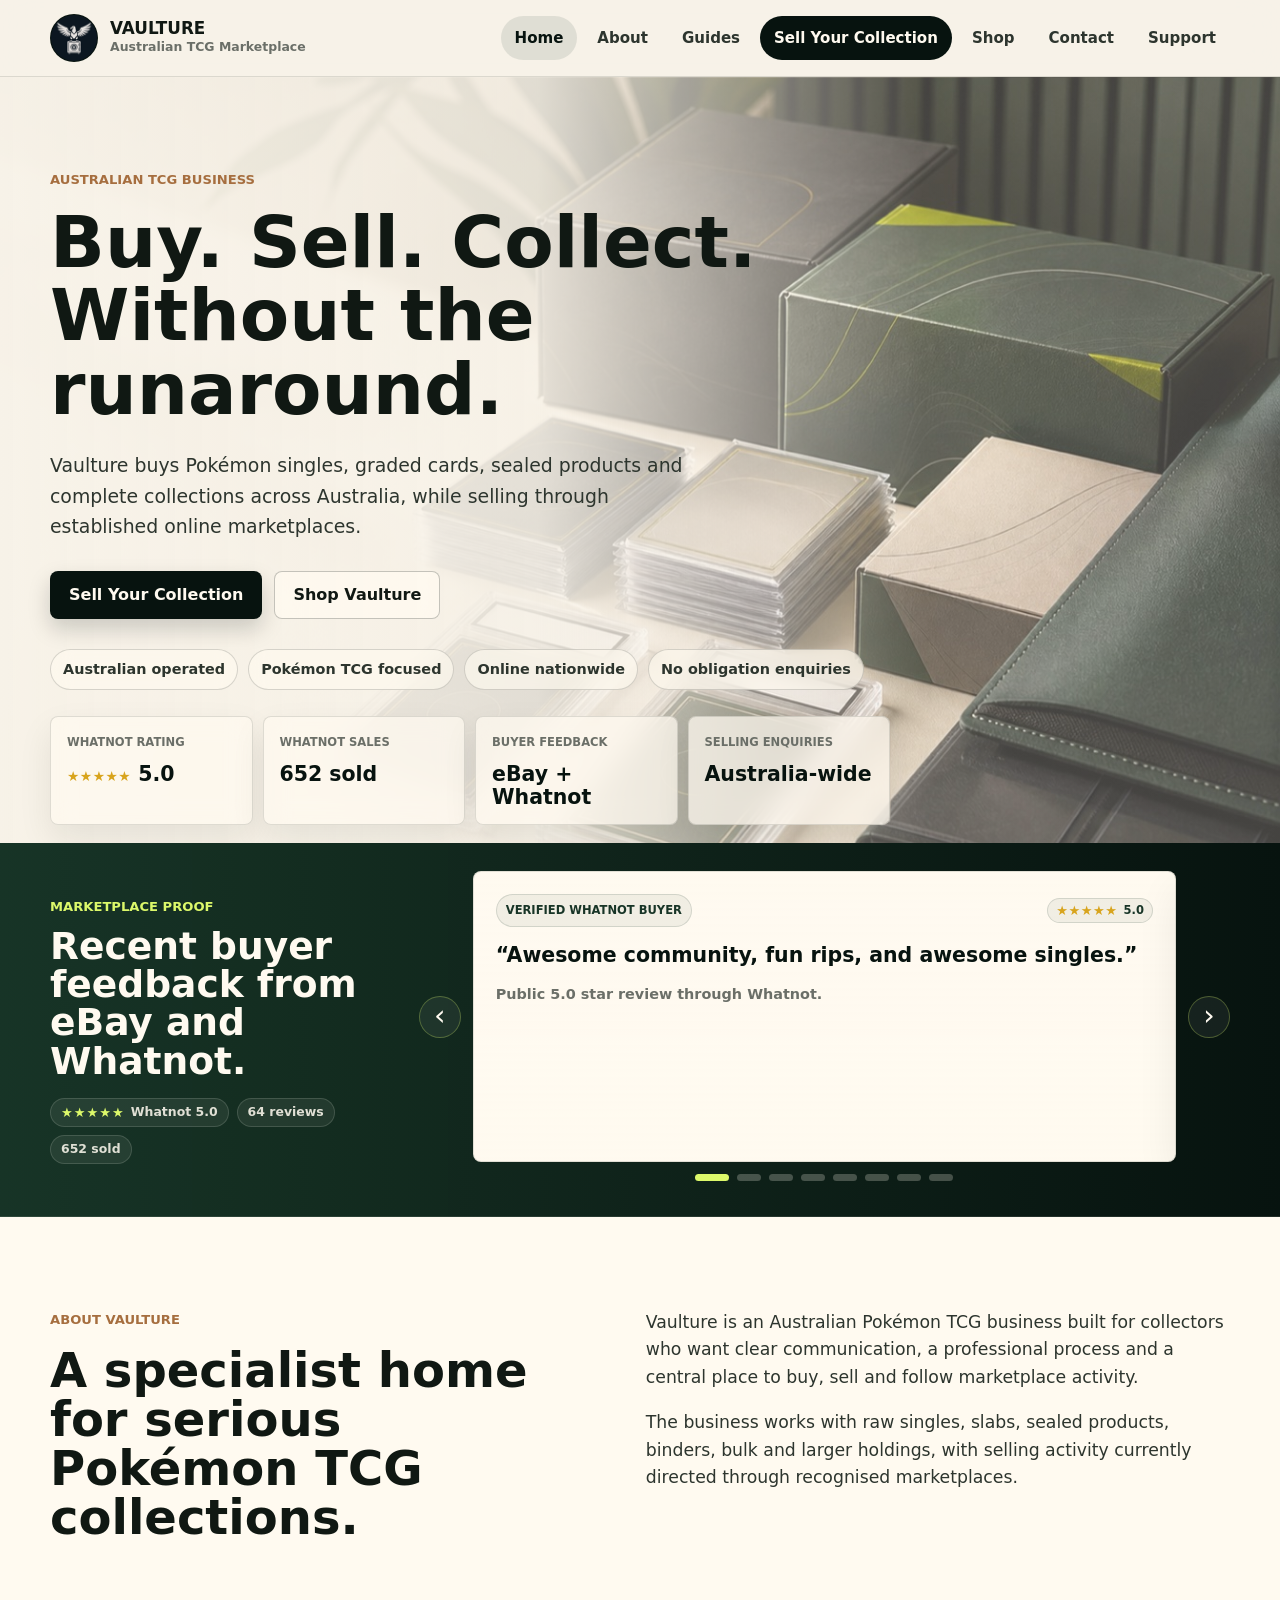
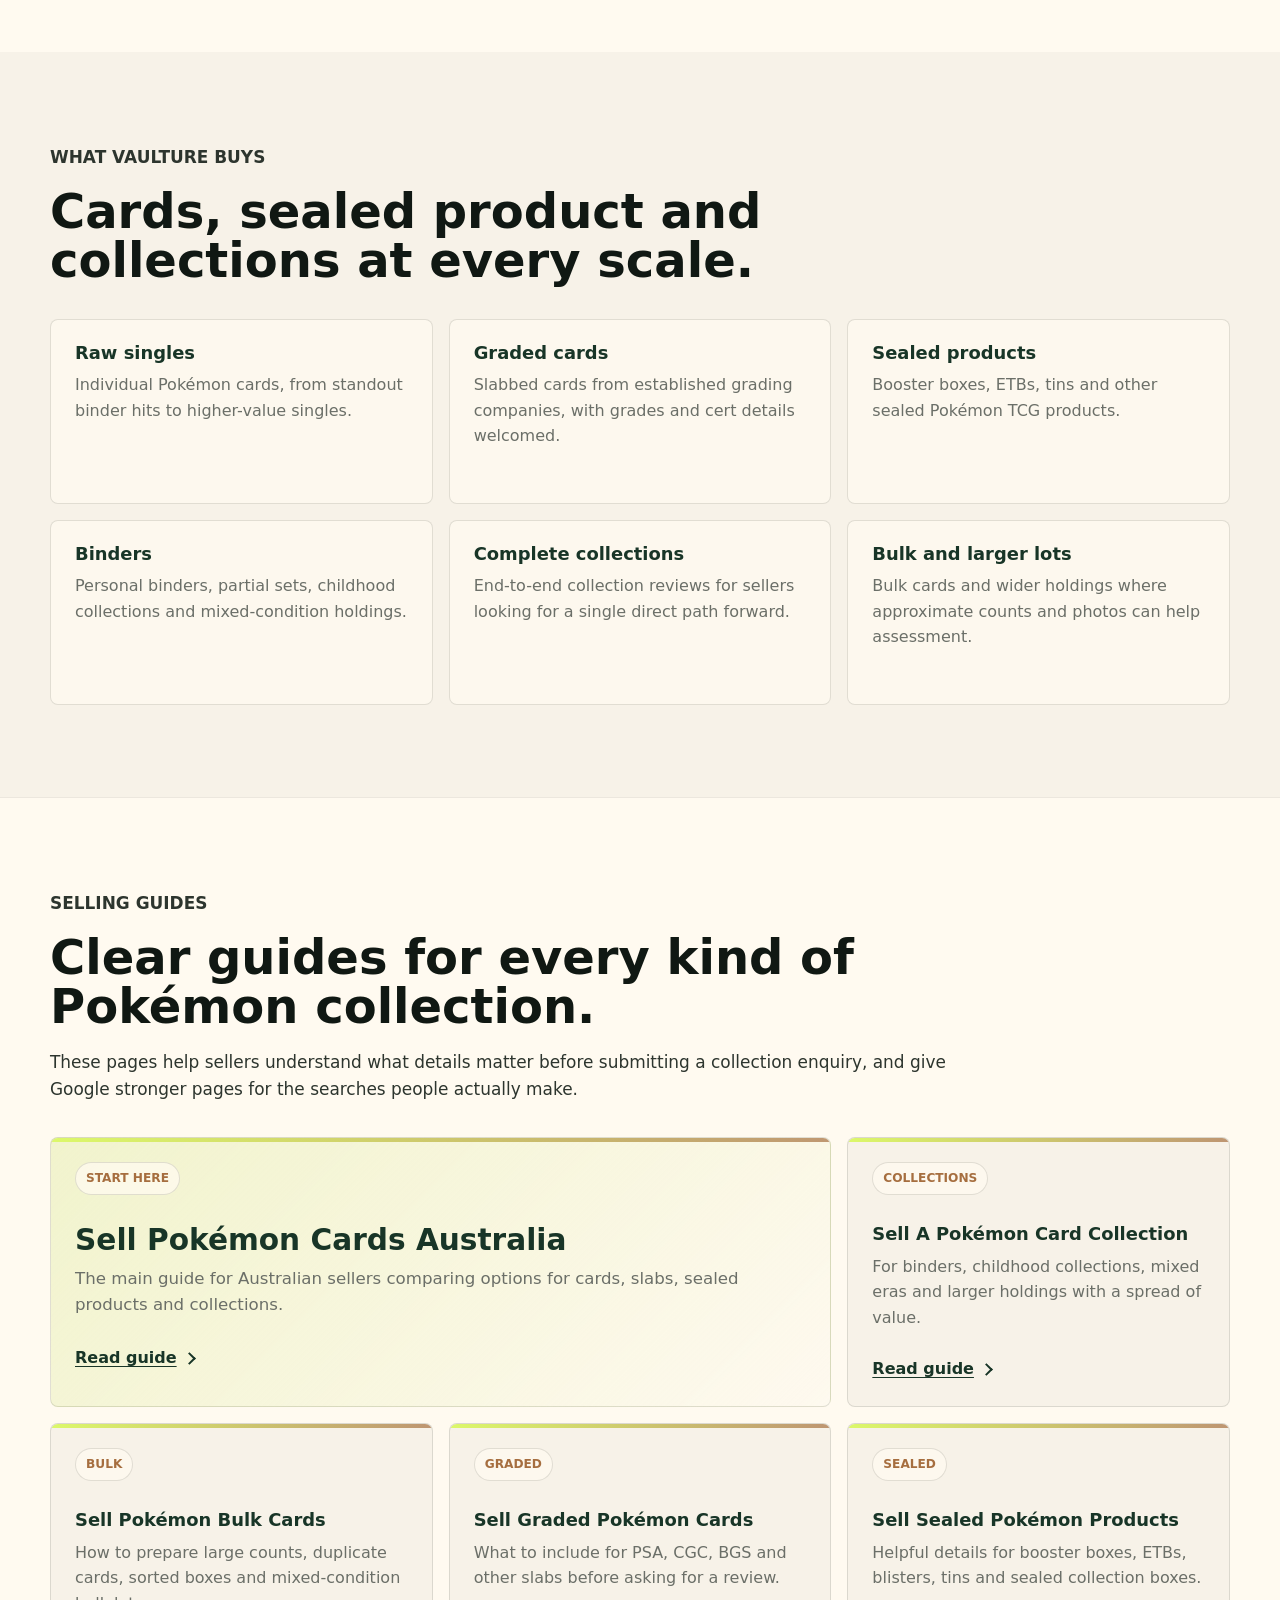
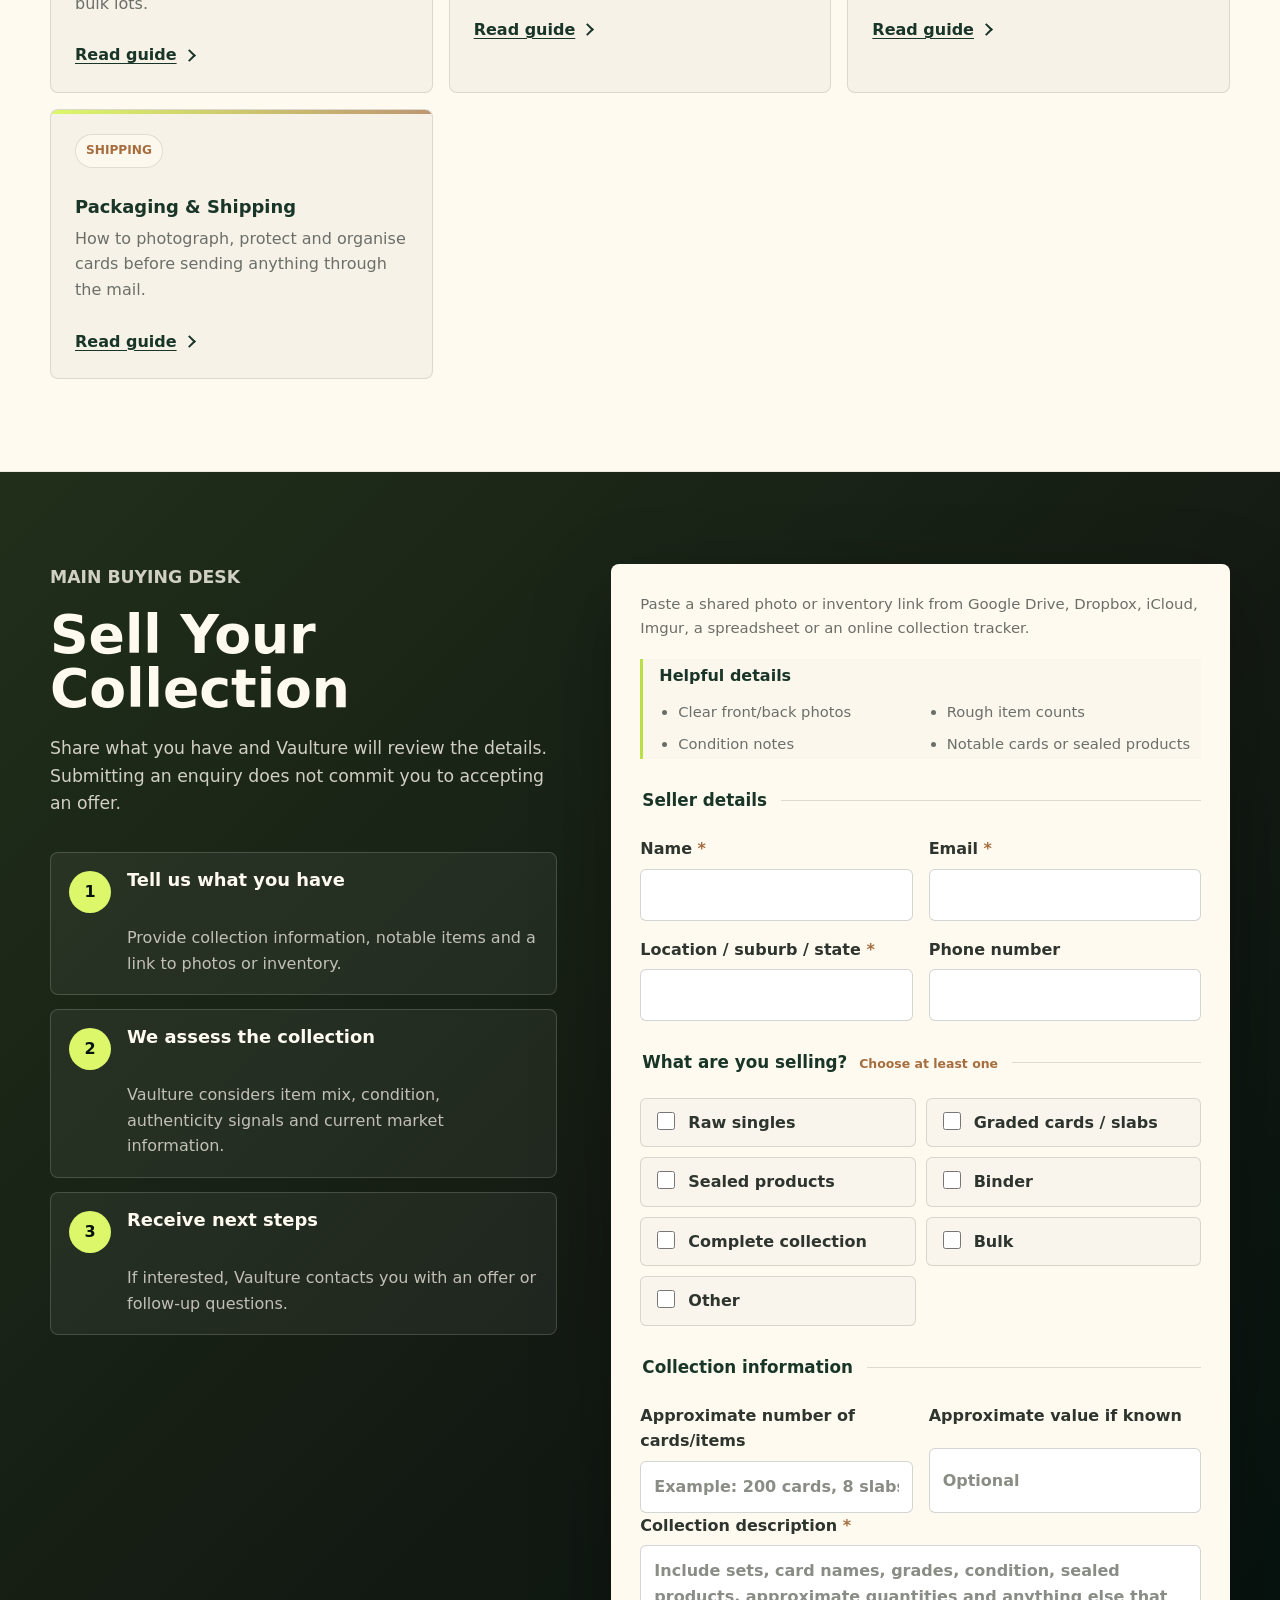
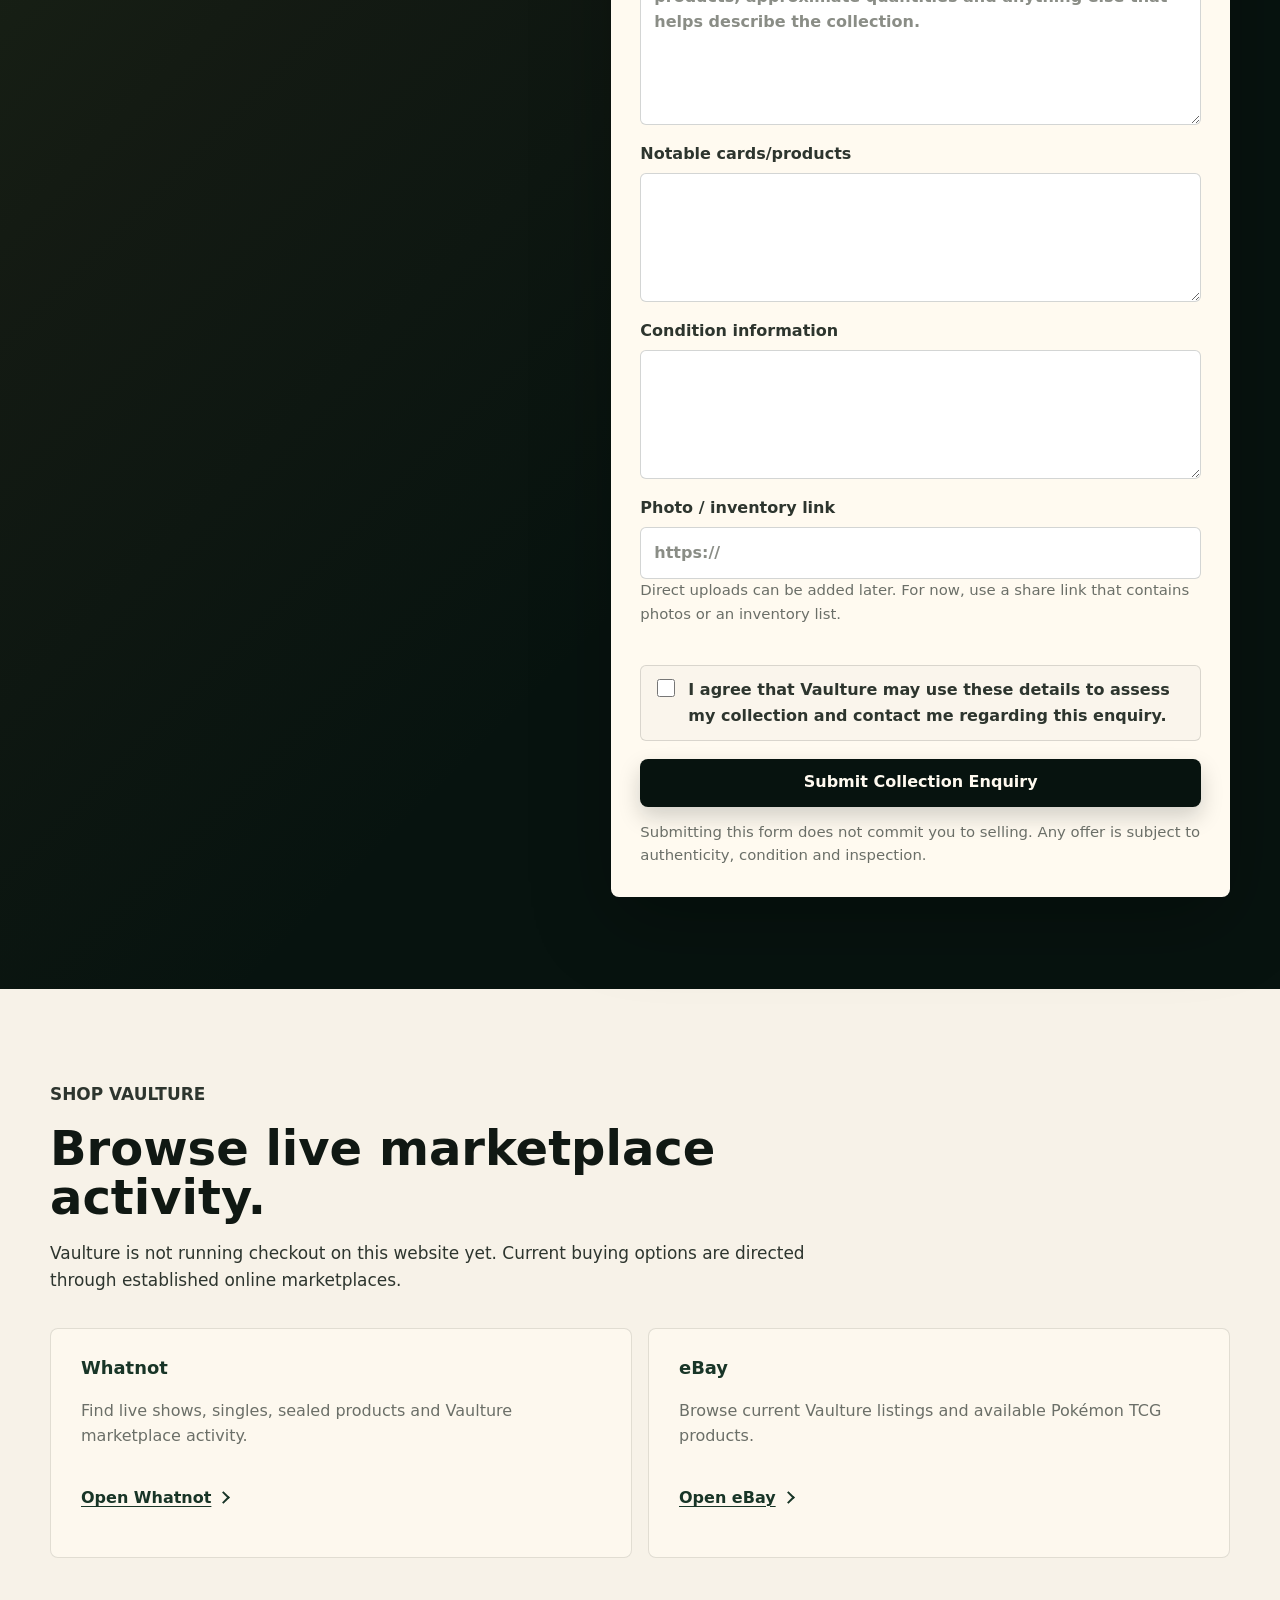
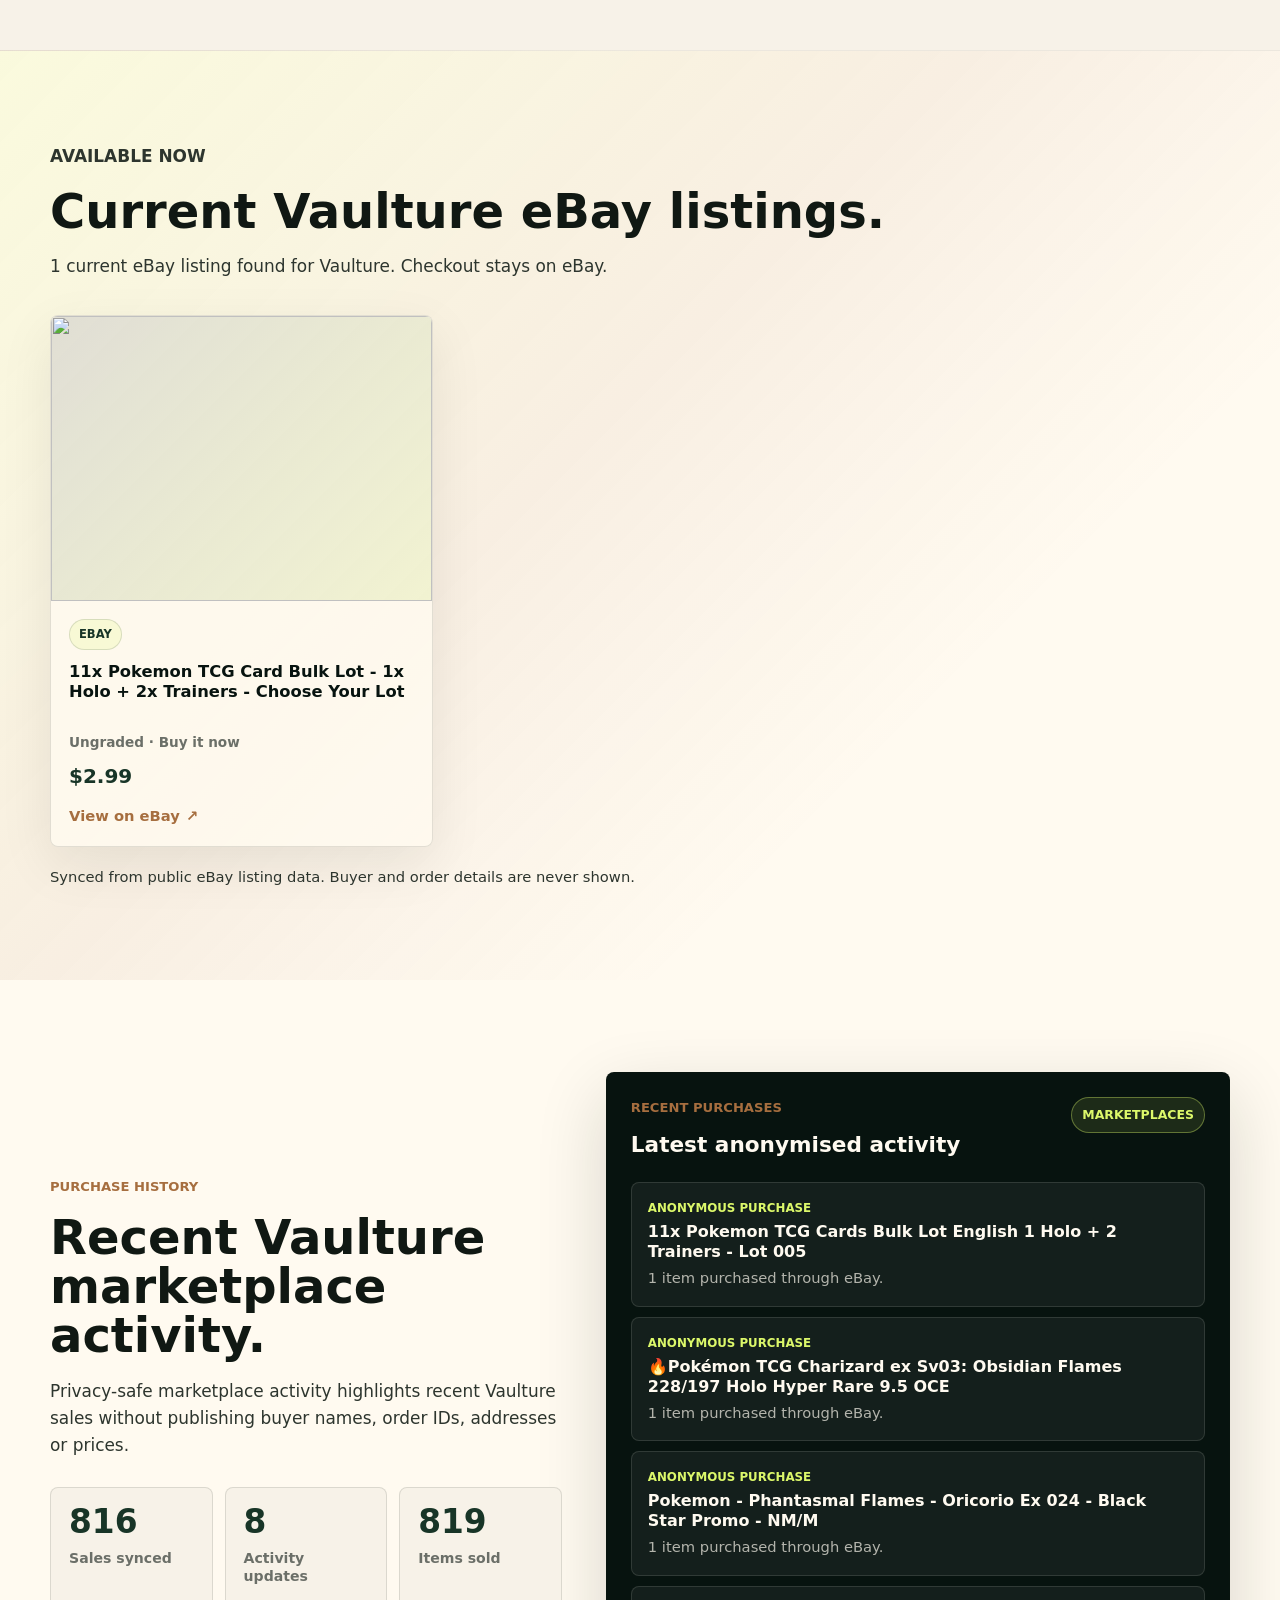
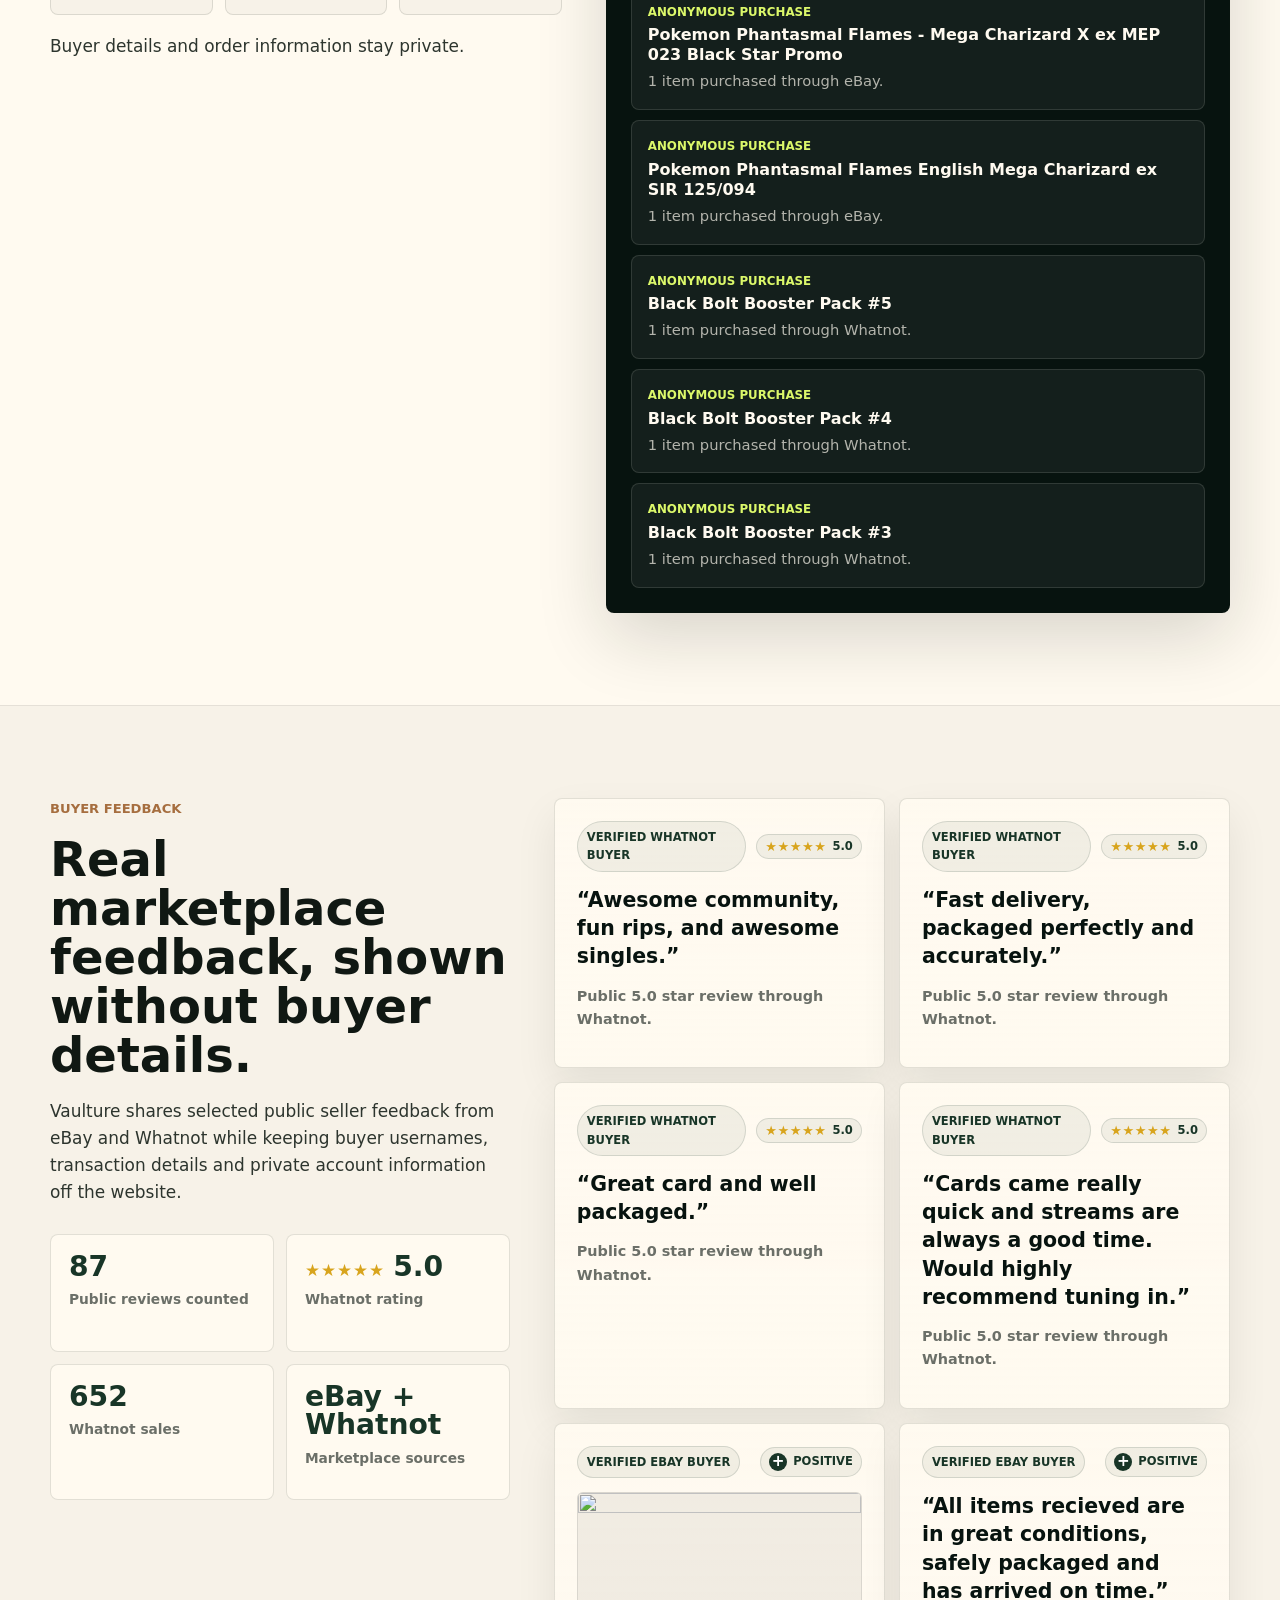
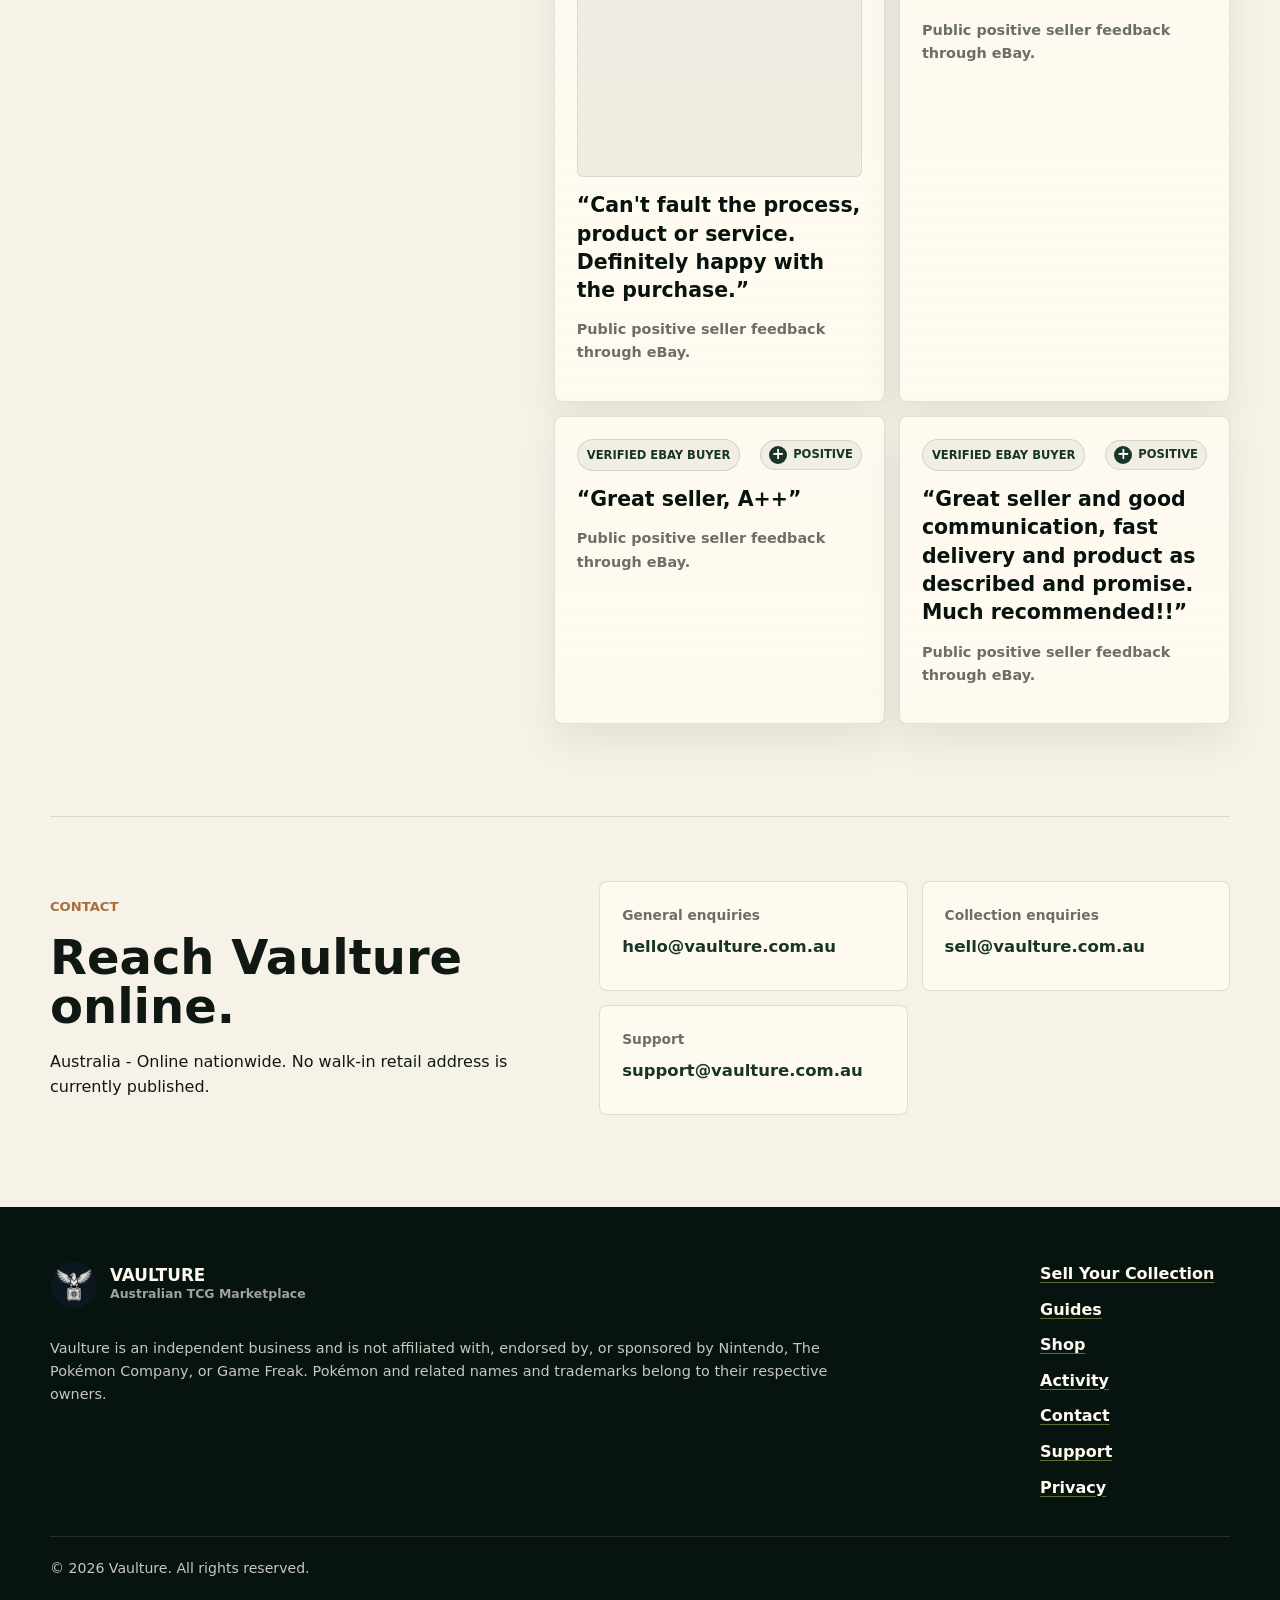
==== commit 0fd4f59b: "Grammer Tweaks" ====
--- a/index.html
+++ b/index.html
@@ -111,7 +111,7 @@
           <img src="assets/branding/vaulture-logo-mark.png" alt="" width="48" height="48">
           <span class="brand-copy">
             <span class="brand-name">Vaulture</span>
-            <span class="brand-note">Australian Pokémon TCG</span>
+            <span class="brand-note">Australian TCG Marketplace</span>
           </span>
         </a>
 
@@ -143,7 +143,7 @@
     <main id="main">
       <section class="hero" id="home" aria-labelledby="hero-title">
         <div class="container hero-content">
-          <p class="eyebrow">Australian Pokémon TCG business</p>
+          <p class="eyebrow">Australian TCG business</p>
           <h1 id="hero-title">Buy. Sell. Collect. Without the runaround.</h1>
           <p class="hero-lede">
             Vaulture buys Pokémon singles, graded cards, sealed products and complete collections across Australia,
@@ -671,7 +671,7 @@
             <img src="assets/branding/vaulture-logo-mark.png" alt="" width="44" height="44">
             <span class="brand-copy">
               <span class="brand-name">Vaulture</span>
-              <span class="brand-note">Australian Pokémon TCG</span>
+              <span class="brand-note">Australian TCG Marketplace</span>
             </span>
           </a>
           <p>
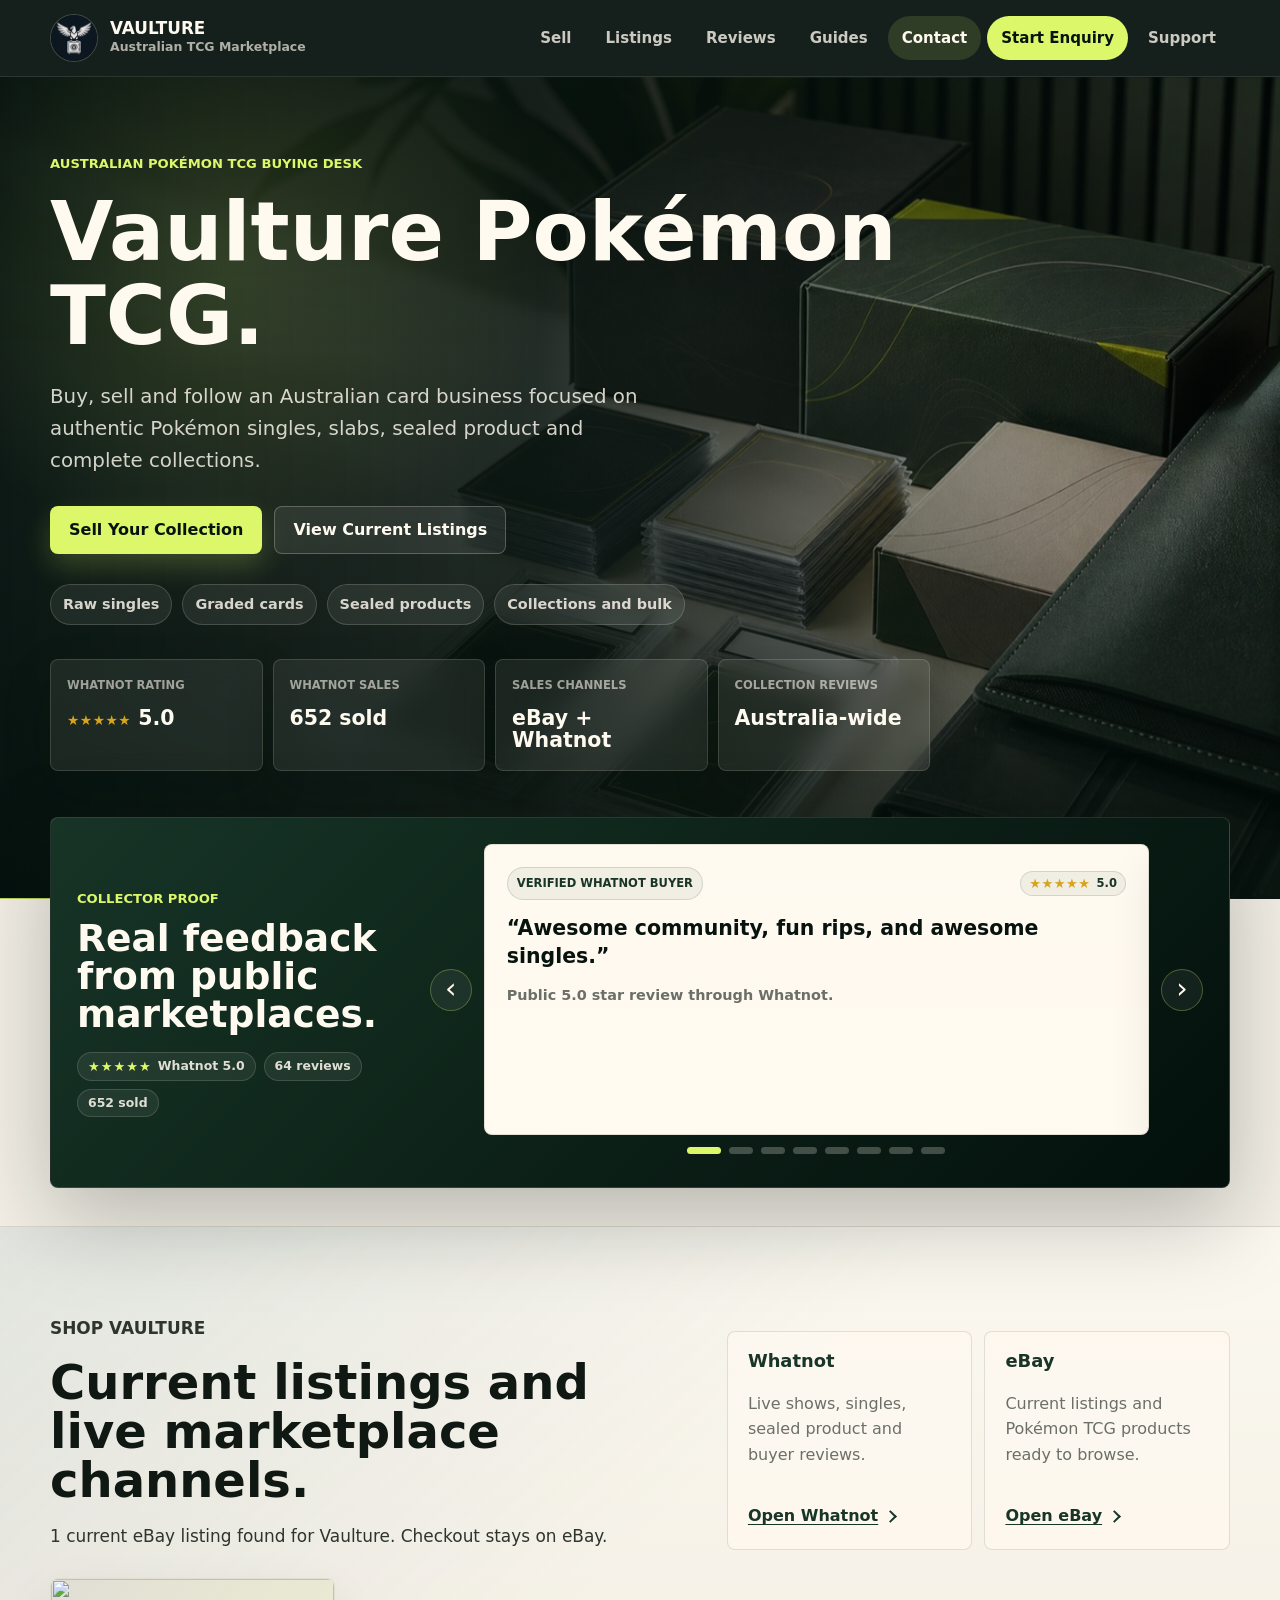
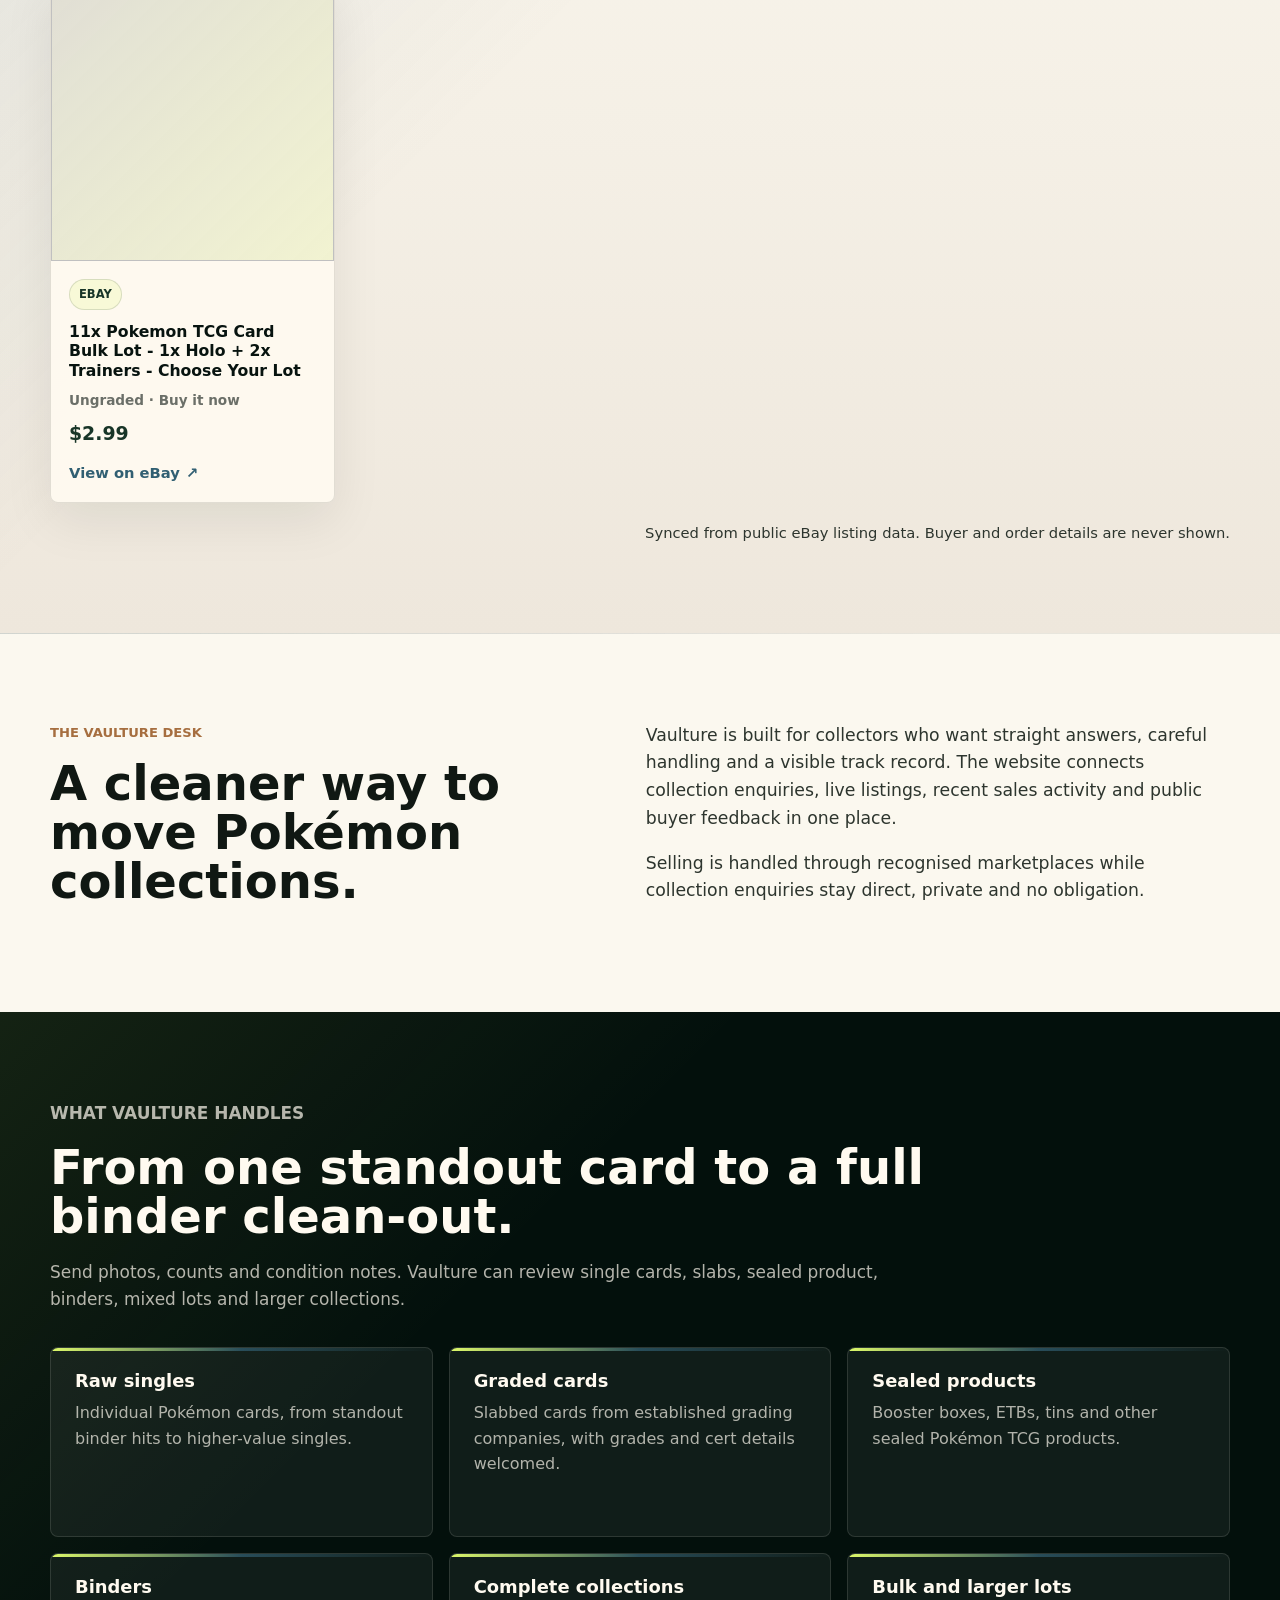
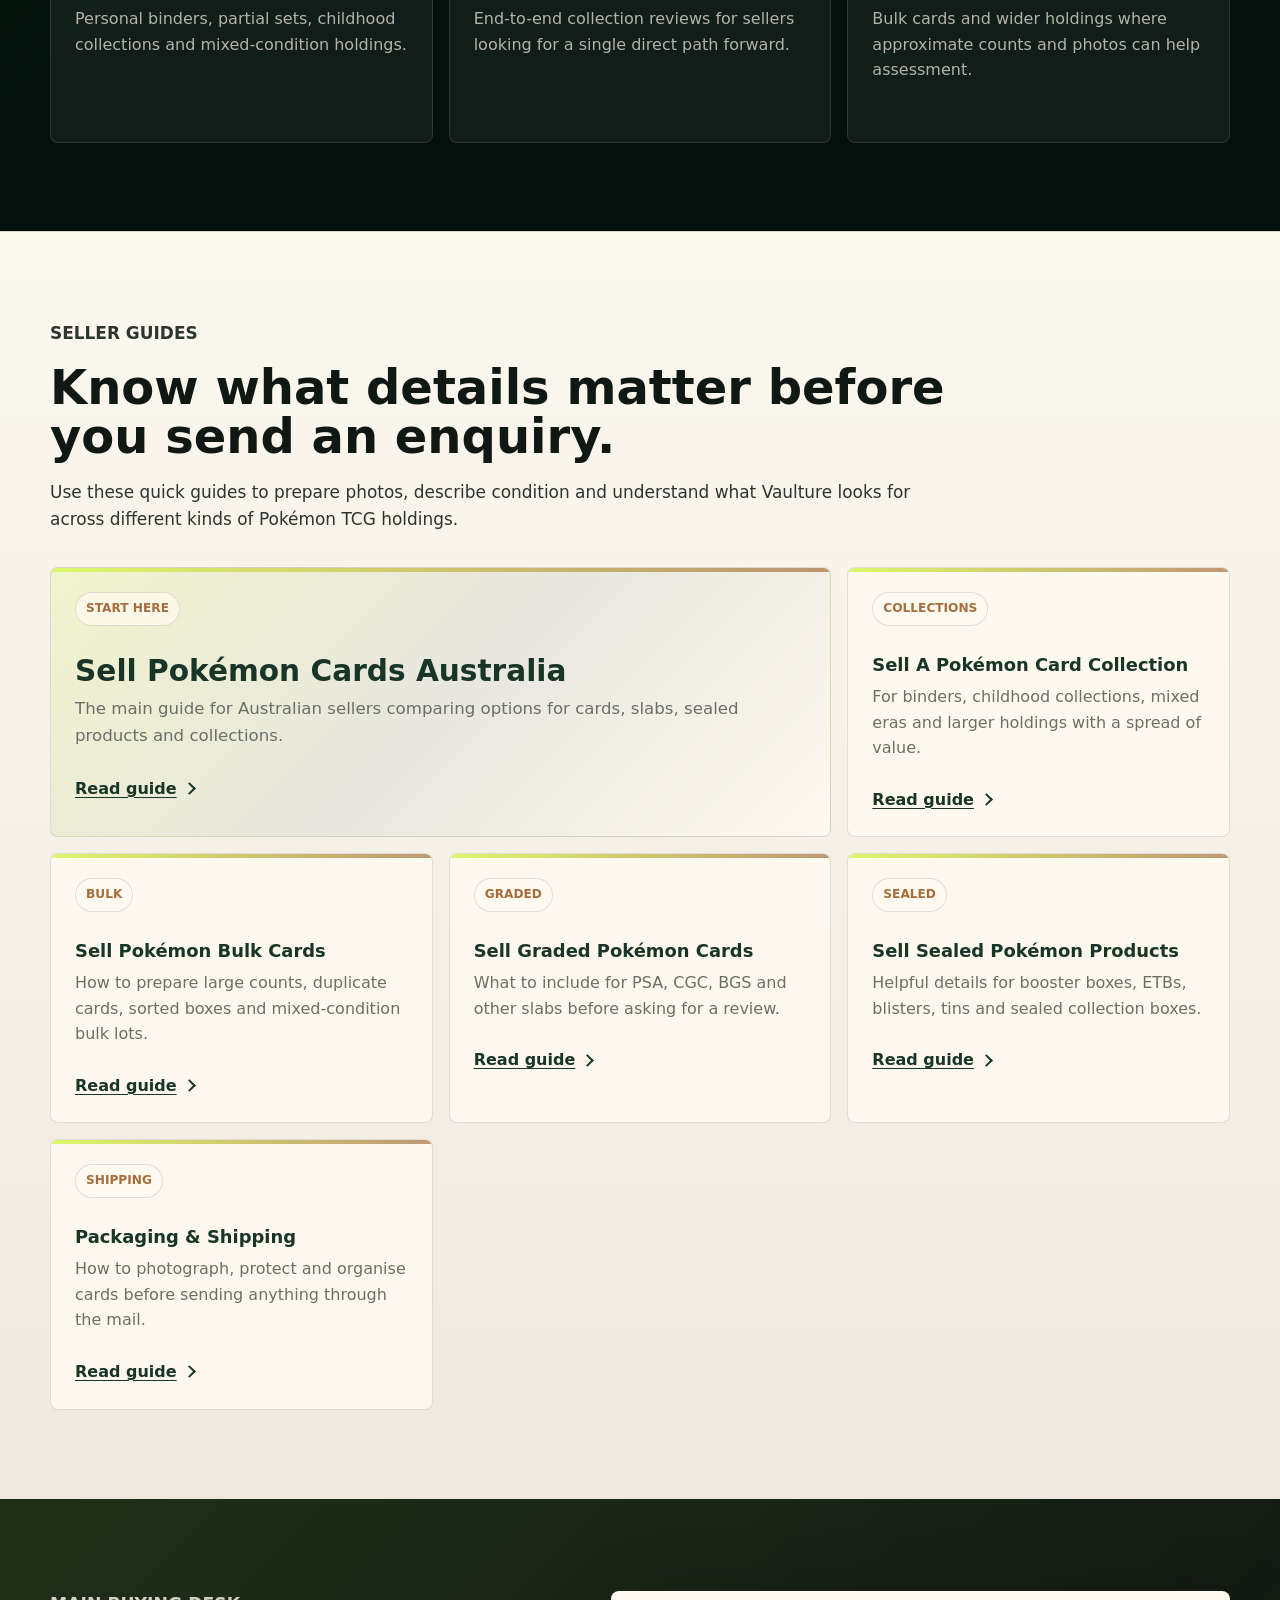
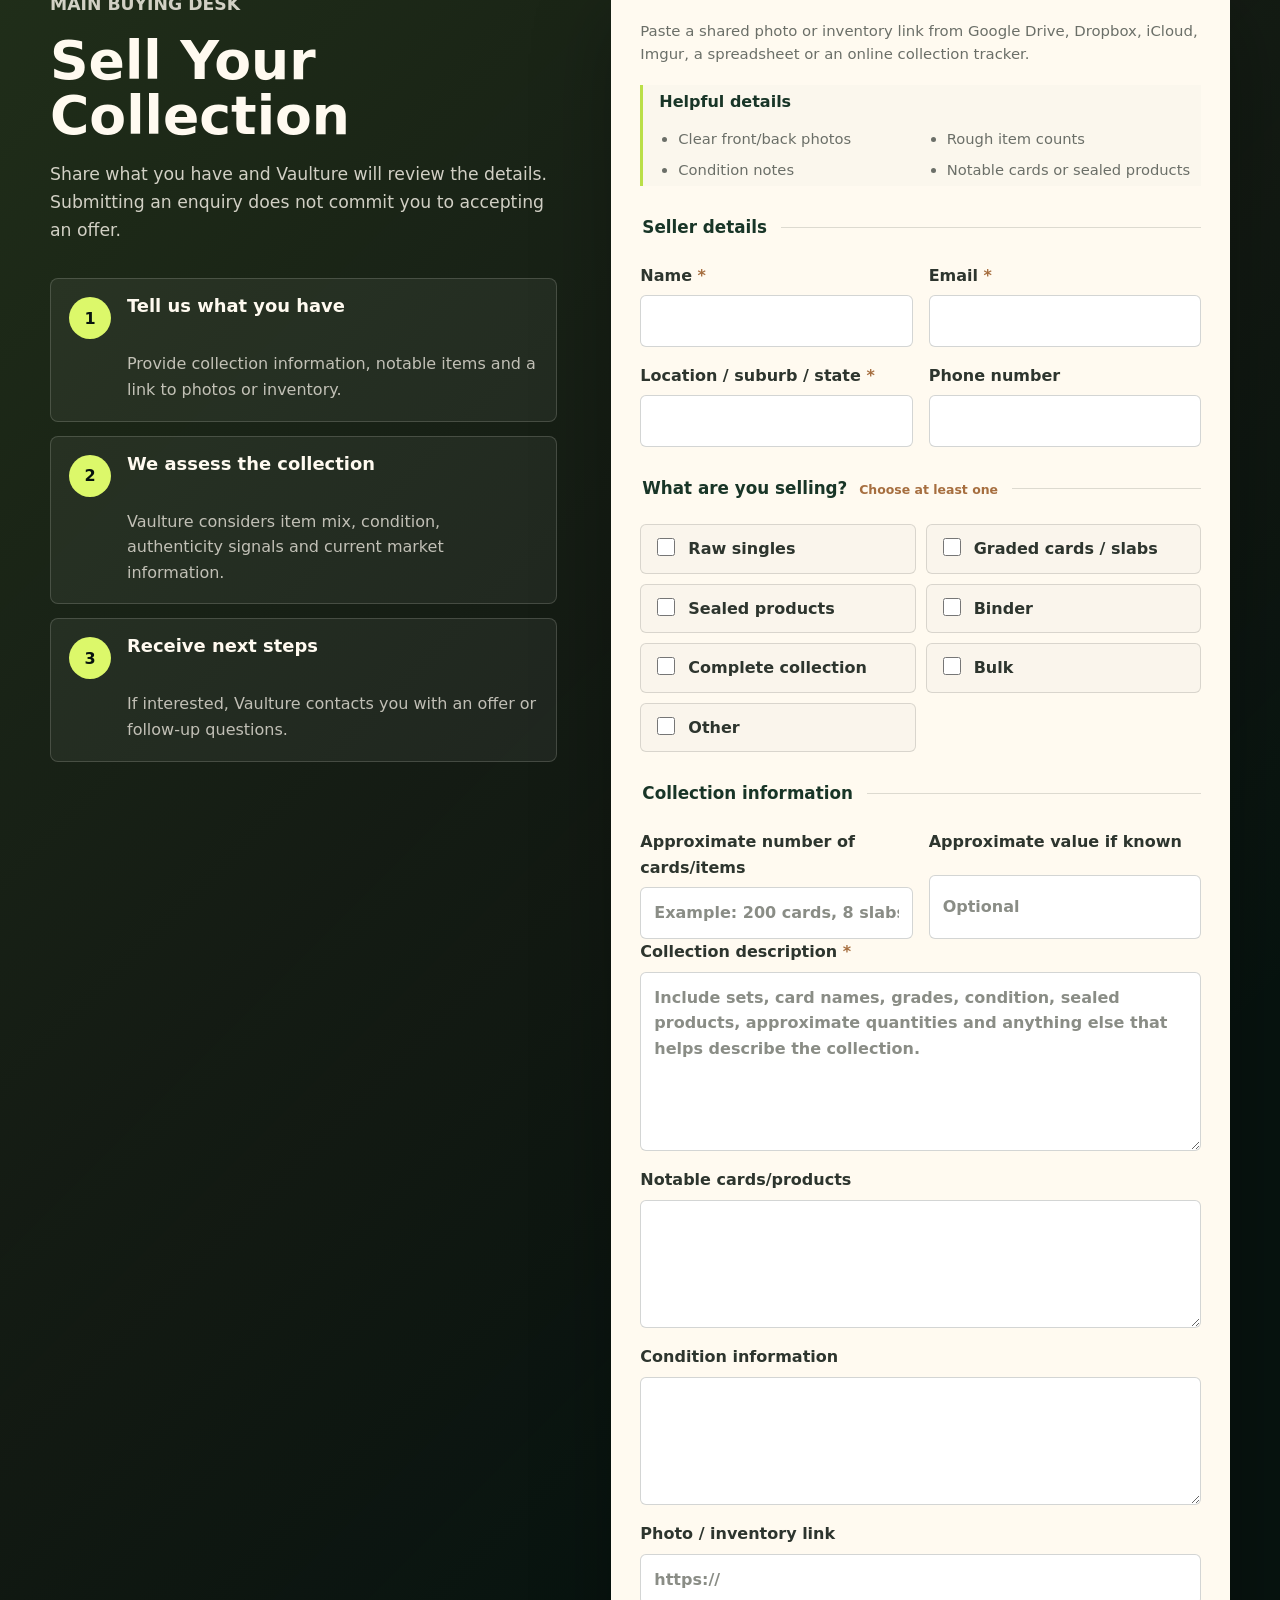
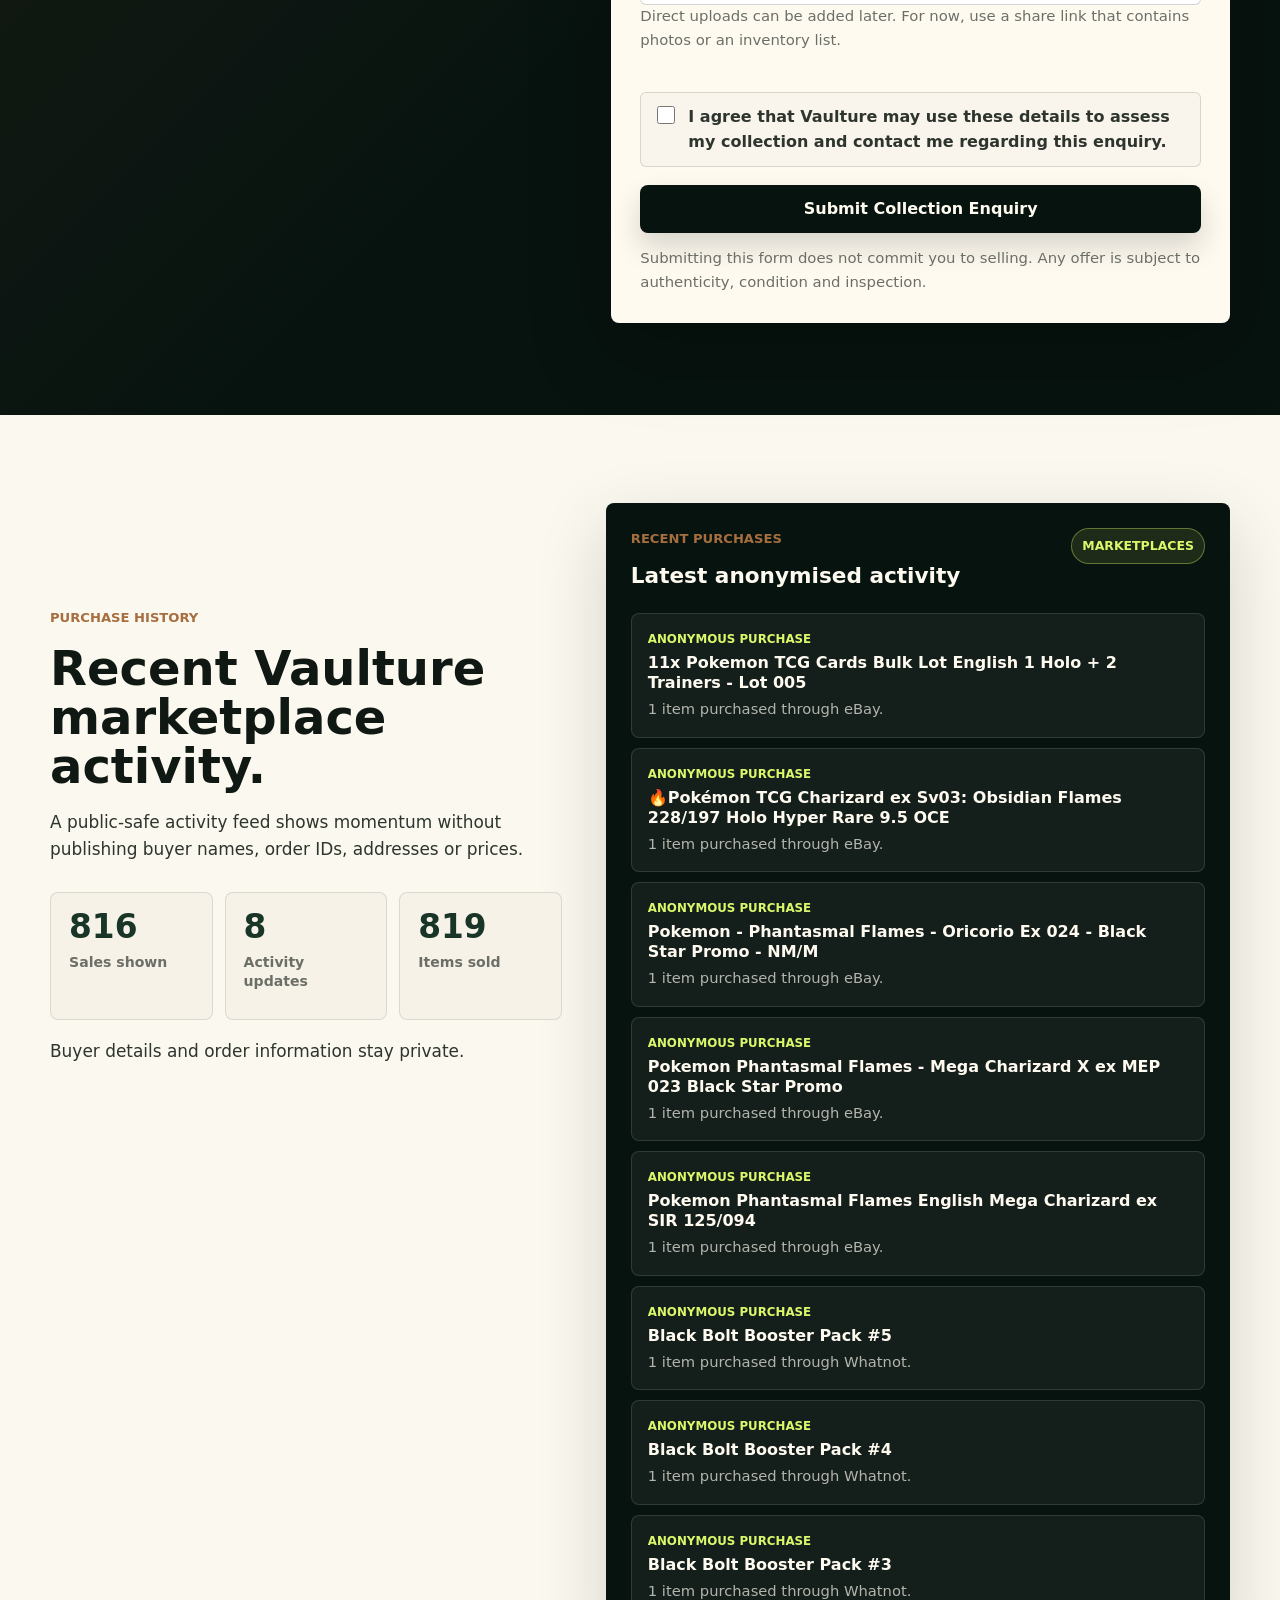
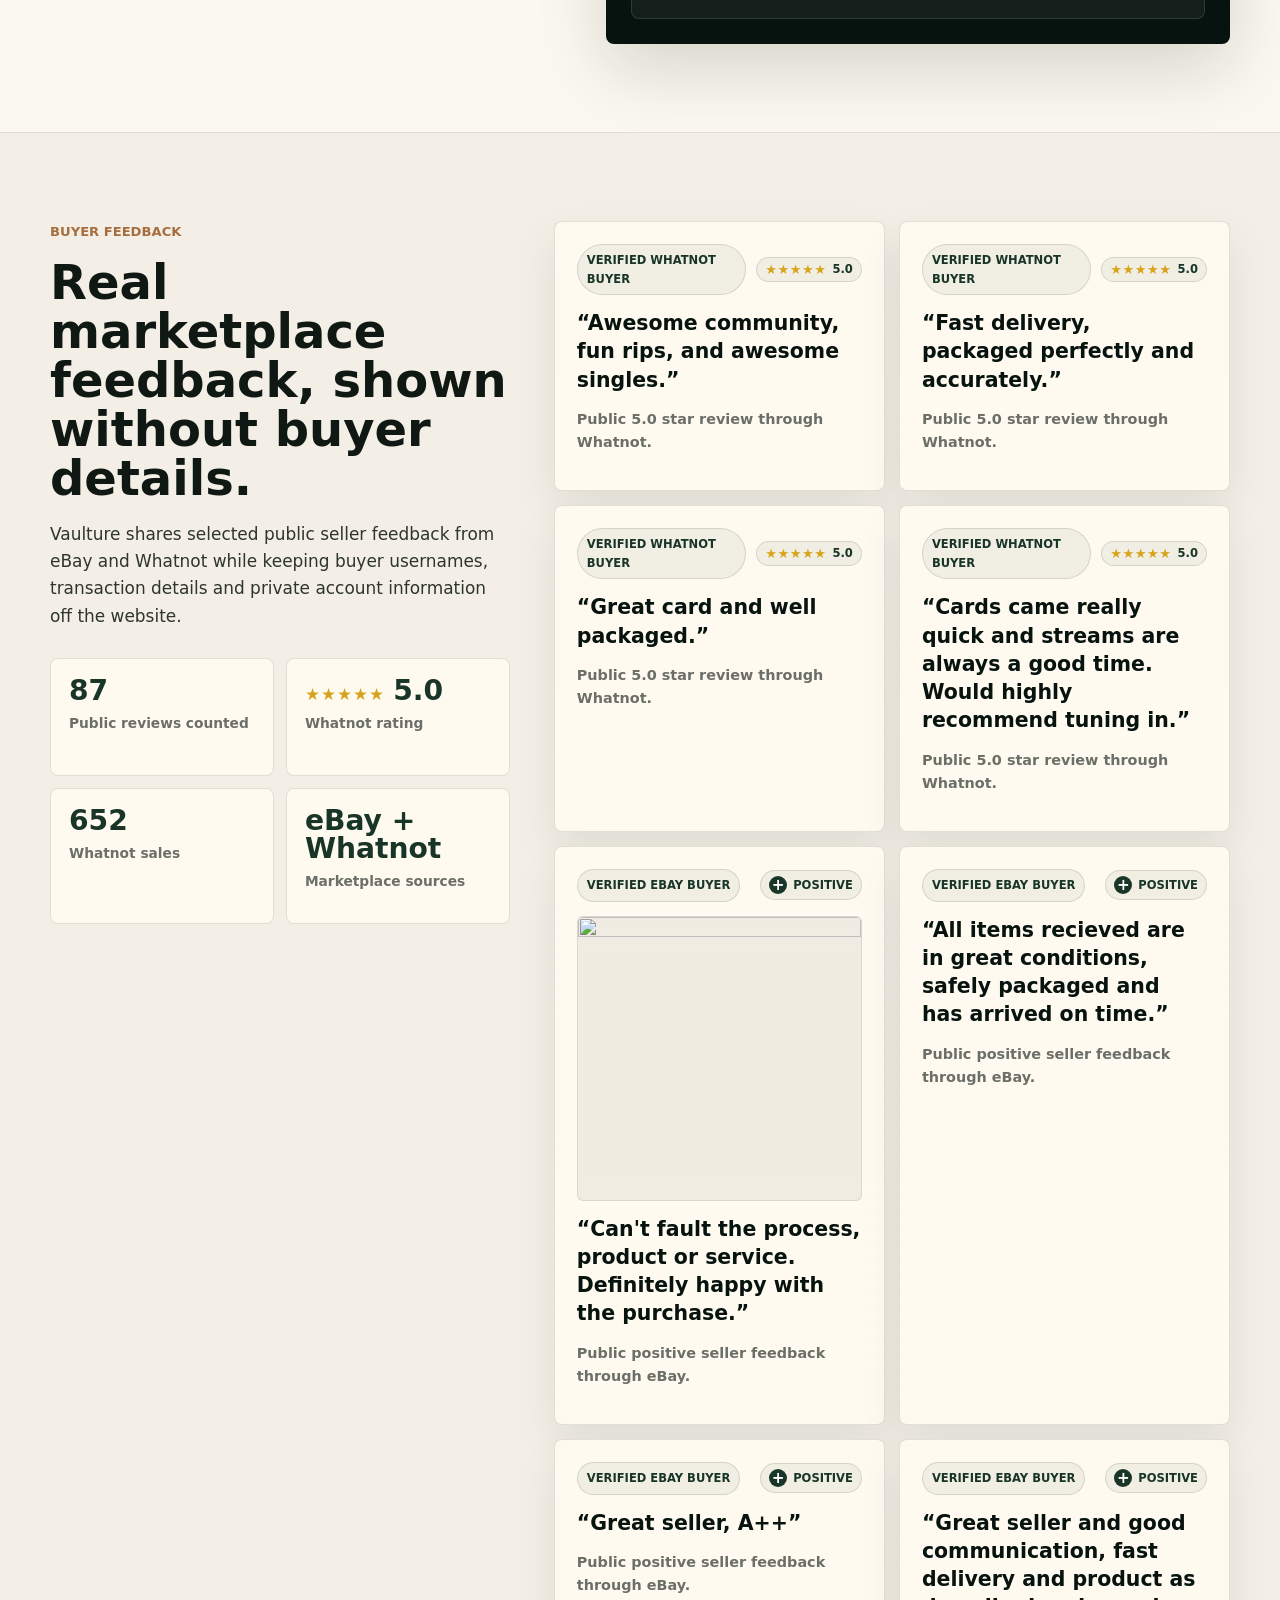
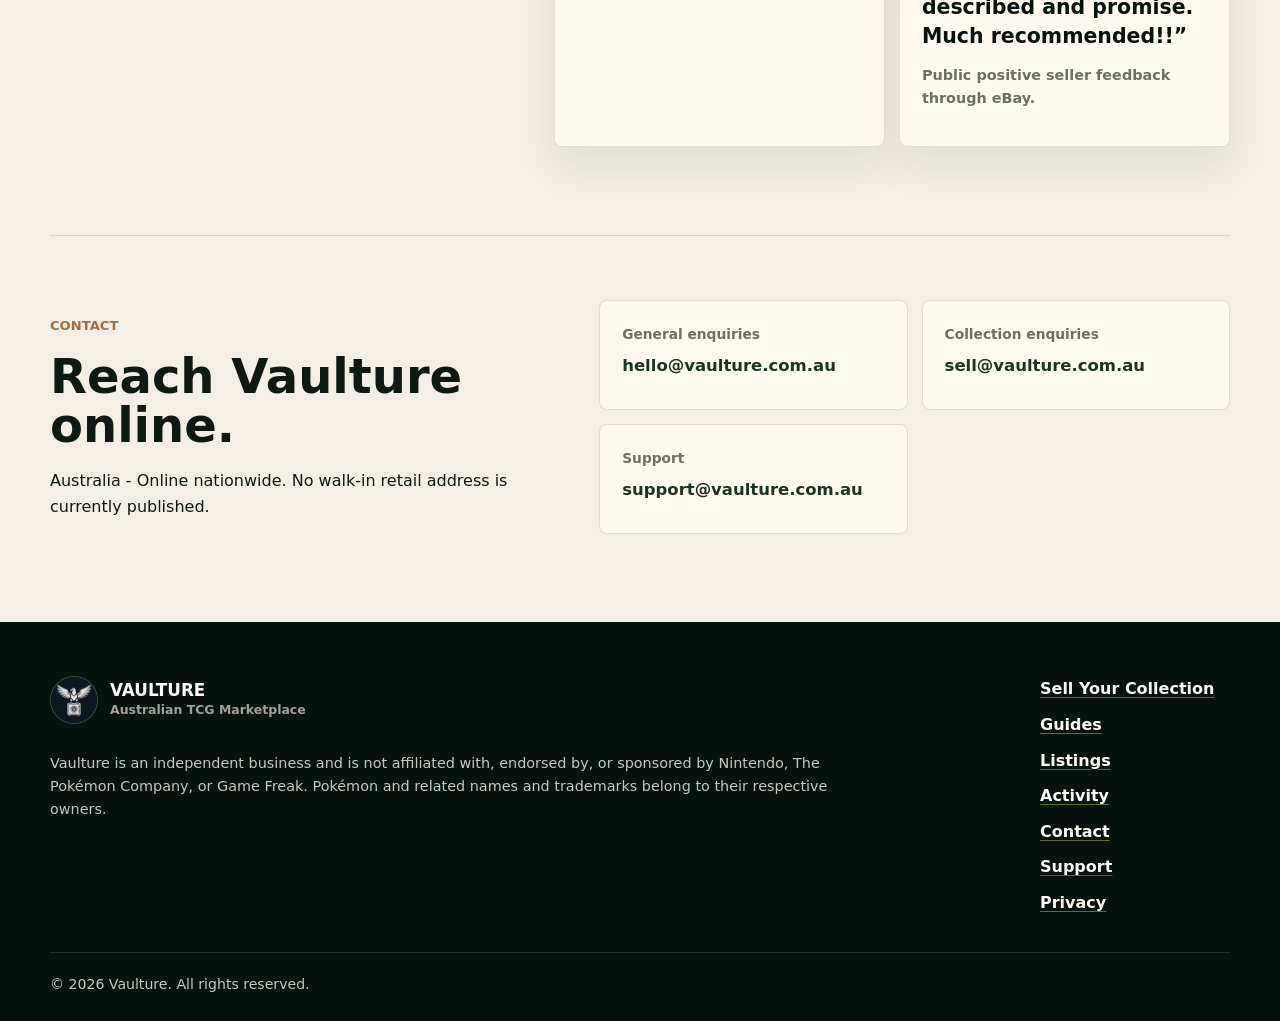
==== commit da71a3d2: "Remodel Vaulture homepage design" ====
--- a/index.html
+++ b/index.html
@@ -41,7 +41,7 @@
     <link rel="apple-touch-icon" sizes="180x180" href="/assets/icons/apple-touch-icon-solid.png">
     <link rel="manifest" href="/site.webmanifest">
     <link rel="preload" as="image" href="assets/images/collection-hero.jpg" fetchpriority="high">
-    <link rel="stylesheet" href="styles/main.css?v=20260811-ebay-listings">
+    <link rel="stylesheet" href="styles/main.css?v=20260811-remodel">
 
     <script type="application/ld+json">
       {
@@ -129,12 +129,12 @@
         </button>
 
         <nav class="primary-nav" id="primary-navigation" aria-label="Primary navigation" data-primary-nav>
-          <a href="#home">Home</a>
-          <a href="#about">About</a>
+          <a href="#sell">Sell</a>
+          <a href="#available-now">Listings</a>
+          <a href="#feedback">Reviews</a>
           <a href="#guides">Guides</a>
-          <a class="nav-cta" href="sell-pokemon-cards.html">Sell Your Collection</a>
-          <a href="#shop">Shop</a>
           <a href="#contact">Contact</a>
+          <a class="nav-cta" href="sell-pokemon-cards.html">Start Enquiry</a>
           <a href="support.html">Support</a>
         </nav>
       </div>
@@ -143,21 +143,21 @@
     <main id="main">
       <section class="hero" id="home" aria-labelledby="hero-title">
         <div class="container hero-content">
-          <p class="eyebrow">Australian TCG business</p>
-          <h1 id="hero-title">Buy. Sell. Collect. Without the runaround.</h1>
+          <p class="eyebrow">Australian Pokémon TCG buying desk</p>
+          <h1 id="hero-title">Vaulture Pokémon TCG.</h1>
           <p class="hero-lede">
-            Vaulture buys Pokémon singles, graded cards, sealed products and complete collections across Australia,
-            while selling through established online marketplaces.
+            Buy, sell and follow an Australian card business focused on authentic Pokémon singles, slabs,
+            sealed product and complete collections.
           </p>
           <div class="hero-actions" aria-label="Primary actions">
-            <a class="button button-primary" href="sell-pokemon-cards.html">Sell Your Collection</a>
-            <a class="button button-secondary" href="#shop">Shop Vaulture</a>
+            <a class="button button-primary" href="#sell">Sell Your Collection</a>
+            <a class="button button-secondary" href="#available-now">View Current Listings</a>
           </div>
           <ul class="trust-list" aria-label="Vaulture trust indicators">
-            <li>Australian operated</li>
-            <li>Pokémon TCG focused</li>
-            <li>Online nationwide</li>
-            <li>No obligation enquiries</li>
+            <li>Raw singles</li>
+            <li>Graded cards</li>
+            <li>Sealed products</li>
+            <li>Collections and bulk</li>
           </ul>
           <div class="hero-proof-grid" aria-label="Vaulture marketplace proof">
             <article>
@@ -169,11 +169,11 @@
               <strong>652 sold</strong>
             </article>
             <article>
-              <span>Buyer feedback</span>
+              <span>Sales channels</span>
               <strong>eBay + Whatnot</strong>
             </article>
             <article>
-              <span>Selling enquiries</span>
+              <span>Collection reviews</span>
               <strong>Australia-wide</strong>
             </article>
           </div>
@@ -188,8 +188,8 @@
       >
         <div class="container testimonial-carousel-panel">
           <div class="testimonial-carousel-copy">
-            <p class="eyebrow">Marketplace Proof</p>
-            <h2 id="testimonial-carousel-title">Recent buyer feedback from eBay and Whatnot.</h2>
+            <p class="eyebrow">Collector proof</p>
+            <h2 id="testimonial-carousel-title">Real feedback from public marketplaces.</h2>
             <div class="carousel-proof" aria-label="Whatnot marketplace rating">
               <span>
                 <b aria-hidden="true">★★★★★</b>
@@ -228,30 +228,96 @@
         </div>
       </section>
 
+      <section class="section listings-section" id="available-now" aria-labelledby="available-now-title" data-listings-section>
+        <div class="container">
+          <div class="market-header">
+            <div class="section-heading section-heading-wide">
+              <p class="eyebrow">Shop Vaulture</p>
+              <h2 id="available-now-title">Current listings and live marketplace channels.</h2>
+              <p data-listings-summary>
+                Current public eBay listings appear below. Checkout stays on eBay.
+              </p>
+            </div>
+
+            <div class="marketplace-grid marketplace-grid-compact" aria-label="Vaulture marketplace links">
+              <article class="marketplace-card">
+                <h3>Whatnot</h3>
+                <p>Live shows, singles, sealed product and buyer reviews.</p>
+                <a
+                  class="text-link"
+                  href="https://www.whatnot.com/en-AU/user/vaulture"
+                  target="_blank"
+                  rel="noopener noreferrer"
+                  aria-label="Open Vaulture on Whatnot in a new tab"
+                >
+                  Open Whatnot
+                </a>
+              </article>
+              <article class="marketplace-card">
+                <h3>eBay</h3>
+                <p>Current listings and Pokémon TCG products ready to browse.</p>
+                <a
+                  class="text-link"
+                  href="https://www.ebay.com.au/usr/vaultureau"
+                  target="_blank"
+                  rel="noopener noreferrer"
+                  aria-label="Open Vaulture on eBay in a new tab"
+                >
+                  Open eBay
+                </a>
+              </article>
+            </div>
+          </div>
+
+          <div class="listing-grid" data-listings-feed aria-live="polite">
+            <article class="listing-empty-card">
+              <span>eBay store</span>
+              <h3>Current listings are loading.</h3>
+              <p>You can still browse the full Vaulture eBay store.</p>
+              <a
+                class="text-link"
+                href="https://www.ebay.com.au/usr/vaultureau"
+                target="_blank"
+                rel="noopener noreferrer"
+              >
+                Open eBay store
+              </a>
+            </article>
+          </div>
+
+          <p class="listings-updated" data-listings-updated>Only public eBay listing details are shown.</p>
+        </div>
+      </section>
+
       <section class="section section-light" id="about" aria-labelledby="about-title">
         <div class="container split-layout">
           <div>
-            <p class="eyebrow">About Vaulture</p>
-            <h2 id="about-title">A specialist home for serious Pokémon TCG collections.</h2>
+            <p class="eyebrow">The Vaulture desk</p>
+            <h2 id="about-title">A cleaner way to move Pokémon collections.</h2>
           </div>
           <div class="content-stack">
             <p>
-              Vaulture is an Australian Pokémon TCG business built for collectors who want clear communication,
-              a professional process and a central place to buy, sell and follow marketplace activity.
+              Vaulture is built for collectors who want straight answers, careful handling and a visible track record.
+              The website connects collection enquiries, live listings, recent sales activity and public buyer feedback
+              in one place.
             </p>
             <p>
-              The business works with raw singles, slabs, sealed products, binders, bulk and larger holdings,
-              with selling activity currently directed through recognised marketplaces.
-            </p>
-          </div>
-        </div>
-      </section>
-
-      <section class="section" aria-labelledby="categories-title">
+              Selling is handled through recognised marketplaces while collection enquiries stay direct, private and
+              no obligation.
+            </p>
+          </div>
+        </div>
+      </section>
+
+      <section class="section collection-desk-section" aria-labelledby="categories-title">
         <div class="container">
-          <div class="section-heading">
-            <p class="eyebrow">What Vaulture Buys</p>
-            <h2 id="categories-title">Cards, sealed product and collections at every scale.</h2>
+          <div class="section-heading section-heading-wide">
+            <p class="eyebrow">What Vaulture handles</p>
+            <h2 id="categories-title">From one standout card to a full binder clean-out.</h2>
+            <p>
+              Send photos, counts and condition notes. Vaulture can review single cards, slabs, sealed product,
+              binders, mixed lots and larger collections.
+            </p>
           </div>
 
           <div class="category-grid">
@@ -286,11 +352,11 @@
       <section class="section section-light guide-hub-section" id="guides" aria-labelledby="guides-title">
         <div class="container">
           <div class="section-heading section-heading-wide">
-            <p class="eyebrow">Selling Guides</p>
-            <h2 id="guides-title">Clear guides for every kind of Pokémon collection.</h2>
+            <p class="eyebrow">Seller guides</p>
+            <h2 id="guides-title">Know what details matter before you send an enquiry.</h2>
             <p>
-              These pages help sellers understand what details matter before submitting a collection enquiry,
-              and give Google stronger pages for the searches people actually make.
+              Use these quick guides to prepare photos, describe condition and understand what Vaulture looks for
+              across different kinds of Pokémon TCG holdings.
             </p>
           </div>
 
@@ -481,91 +547,18 @@
         </div>
       </section>
 
-      <section class="section" id="shop" aria-labelledby="shop-title">
-        <div class="container">
-          <div class="section-heading">
-            <p class="eyebrow">Shop Vaulture</p>
-            <h2 id="shop-title">Browse live marketplace activity.</h2>
-            <p>
-              Vaulture is not running checkout on this website yet. Current buying options are directed through
-              established online marketplaces.
-            </p>
-          </div>
-
-          <div class="marketplace-grid">
-            <article class="marketplace-card">
-              <h3>Whatnot</h3>
-              <p>Find live shows, singles, sealed products and Vaulture marketplace activity.</p>
-              <a
-                class="text-link"
-                href="https://www.whatnot.com/en-AU/user/vaulture"
-                target="_blank"
-                rel="noopener noreferrer"
-                aria-label="Open Vaulture on Whatnot in a new tab"
-              >
-                Open Whatnot
-              </a>
-            </article>
-            <article class="marketplace-card">
-              <h3>eBay</h3>
-              <p>Browse current Vaulture listings and available Pokémon TCG products.</p>
-              <a
-                class="text-link"
-                href="https://www.ebay.com.au/usr/vaultureau"
-                target="_blank"
-                rel="noopener noreferrer"
-                aria-label="Open Vaulture on eBay in a new tab"
-              >
-                Open eBay
-              </a>
-            </article>
-          </div>
-        </div>
-      </section>
-
-      <section class="section listings-section" id="available-now" aria-labelledby="available-now-title" data-listings-section>
-        <div class="container">
-          <div class="section-heading section-heading-wide">
-            <p class="eyebrow">Available Now</p>
-            <h2 id="available-now-title">Current Vaulture eBay listings.</h2>
-            <p data-listings-summary>
-              Live listing cards will appear here after the eBay feed syncs. Checkout stays on eBay.
-            </p>
-          </div>
-
-          <div class="listing-grid" data-listings-feed aria-live="polite">
-            <article class="listing-empty-card">
-              <span>Sync ready</span>
-              <h3>Vaulture eBay listings are connected.</h3>
-              <p>The first API sync will publish current public listings here.</p>
-              <a
-                class="text-link"
-                href="https://www.ebay.com.au/usr/vaultureau"
-                target="_blank"
-                rel="noopener noreferrer"
-              >
-                Open eBay store
-              </a>
-            </article>
-          </div>
-
-          <p class="listings-updated" data-listings-updated>Only public eBay listing details are shown.</p>
-        </div>
-      </section>
-
       <section class="section section-light activity-section" id="activity" aria-labelledby="activity-title" data-sales-activity>
         <div class="container activity-layout">
           <div class="activity-copy">
             <p class="eyebrow">Purchase History</p>
             <h2 id="activity-title">Recent Vaulture marketplace activity.</h2>
             <p>
-              Privacy-safe marketplace activity highlights recent Vaulture sales without publishing buyer names, order IDs,
-              addresses or prices.
+              A public-safe activity feed shows momentum without publishing buyer names, order IDs, addresses or prices.
             </p>
             <div class="activity-summary" aria-label="Vaulture sales summary">
               <article>
                 <span data-sales-total-orders>0</span>
-                <p>Sales synced</p>
+                <p>Sales shown</p>
               </article>
               <article>
                 <span data-sales-month-count>0</span>
@@ -589,8 +582,8 @@
             </div>
             <div class="recent-sales" data-sales-feed aria-label="Recent anonymised purchases">
               <article class="activity-empty-card">
-                <span>Sync ready</span>
-                <p>Anonymous purchase updates will appear here after the marketplace feed refreshes.</p>
+                <span>Activity</span>
+                <p>Anonymous purchase updates will appear here when available.</p>
               </article>
             </div>
           </div>
@@ -683,7 +676,7 @@
         <nav class="footer-nav" aria-label="Footer navigation">
           <a href="sell-pokemon-cards.html">Sell Your Collection</a>
           <a href="#guides">Guides</a>
-          <a href="#shop">Shop</a>
+          <a href="#available-now">Listings</a>
           <a href="#activity">Activity</a>
           <a href="#contact">Contact</a>
           <a href="support.html">Support</a>
@@ -695,6 +688,6 @@
       </div>
     </footer>
 
-    <script src="scripts/main.js?v=20260811-ebay-listings" defer></script>
+    <script src="scripts/main.js?v=20260811-remodel" defer></script>
   </body>
 </html>
--- a/styles/main.css
+++ b/styles/main.css
@@ -4,16 +4,20 @@
   --color-ink-soft: #2d352e;
   --color-forest: #183527;
   --color-forest-deep: #07130f;
+  --color-forest-night: #03100c;
   --color-moss: #badf48;
   --color-lime: #dcf86a;
   --color-clay: #a66e3f;
   --color-cream: #f7f2e8;
   --color-paper: #fffaf0;
+  --color-shell: #fbf8ef;
   --color-stone: #d7d0c2;
   --color-muted: #6b6f68;
+  --color-blue: #315f72;
   --color-white: #ffffff;
   --color-copper: #c78649;
   --shadow-soft: 0 20px 55px rgba(16, 24, 19, 0.12);
+  --shadow-deep: 0 30px 90px rgba(7, 19, 15, 0.26);
   --radius-sm: 6px;
   --radius-md: 8px;
   --container: 1180px;
@@ -35,7 +39,7 @@
 
 body {
   margin: 0;
-  background: var(--color-cream);
+  background: #f3efe6;
   color: var(--color-ink);
   font-family: Inter, ui-sans-serif, system-ui, -apple-system, BlinkMacSystemFont, "Segoe UI", sans-serif;
   font-size: 16px;
@@ -115,17 +119,17 @@
   top: 0;
   z-index: 50;
   min-height: var(--header-height);
-  border-bottom: 1px solid rgba(16, 24, 19, 0.12);
-  background: rgba(247, 242, 232, 0.9);
+  border-bottom: 1px solid rgba(255, 250, 240, 0.1);
+  background: rgba(7, 19, 15, 0.94);
   -webkit-backdrop-filter: blur(18px);
   backdrop-filter: blur(18px);
   transition: background 180ms ease, border-color 180ms ease, box-shadow 180ms ease;
 }
 
 .site-header.is-scrolled {
-  border-color: rgba(16, 24, 19, 0.16);
-  background: rgba(247, 242, 232, 0.96);
-  box-shadow: 0 10px 30px rgba(16, 24, 19, 0.08);
+  border-color: rgba(255, 250, 240, 0.16);
+  background: rgba(3, 16, 12, 0.98);
+  box-shadow: 0 10px 30px rgba(7, 19, 15, 0.2);
 }
 
 .header-inner {
@@ -140,14 +144,14 @@
   display: inline-flex;
   align-items: center;
   gap: 12px;
-  color: var(--color-ink);
+  color: var(--color-paper);
   text-decoration: none;
 }
 
 .brand img {
   width: 48px;
   height: 48px;
-  border: 1px solid rgba(16, 24, 19, 0.18);
+  border: 1px solid rgba(255, 250, 240, 0.24);
   border-radius: 50%;
   object-fit: cover;
   background: var(--color-forest-deep);
@@ -166,7 +170,7 @@
 }
 
 .brand-note {
-  color: var(--color-muted);
+  color: rgba(255, 250, 240, 0.66);
   font-size: 0.78rem;
   font-weight: 700;
 }
@@ -179,7 +183,7 @@
 
 .primary-nav a {
   border-radius: 999px;
-  color: var(--color-ink-soft);
+  color: rgba(255, 250, 240, 0.78);
   font-size: 0.94rem;
   font-weight: 750;
   padding: 10px 14px;
@@ -189,23 +193,23 @@
 
 .primary-nav a[aria-current="true"],
 .primary-nav a[aria-current="page"] {
-  background: rgba(24, 53, 39, 0.1);
+  background: rgba(220, 248, 106, 0.13);
+  color: var(--color-paper);
+}
+
+.primary-nav a:hover {
+  background: rgba(255, 250, 240, 0.1);
+  color: var(--color-paper);
+}
+
+.primary-nav .nav-cta {
+  background: var(--color-lime);
   color: var(--color-forest-deep);
 }
 
-.primary-nav a:hover {
-  background: rgba(24, 53, 39, 0.08);
+.primary-nav .nav-cta:hover {
+  background: var(--color-paper);
   color: var(--color-forest-deep);
-}
-
-.primary-nav .nav-cta {
-  background: var(--color-forest-deep);
-  color: var(--color-paper);
-}
-
-.primary-nav .nav-cta:hover {
-  background: var(--color-forest);
-  color: var(--color-white);
   transform: translateY(-1px);
 }
 
@@ -248,32 +252,46 @@
   position: relative;
   display: grid;
   align-items: center;
-  min-height: min(720px, calc(88vh - var(--header-height)));
-  min-height: min(720px, calc(88svh - var(--header-height)));
+  min-height: min(680px, calc(84vh - var(--header-height)));
+  min-height: min(680px, calc(84svh - var(--header-height)));
   overflow: hidden;
-  background-image: linear-gradient(
+  background-color: var(--color-forest-night);
+  background-image:
+    linear-gradient(
       90deg,
-      rgba(247, 242, 232, 0.98) 0%,
-      rgba(247, 242, 232, 0.9) 42%,
-      rgba(247, 242, 232, 0.28) 72%
+      rgba(3, 16, 12, 0.96) 0%,
+      rgba(7, 19, 15, 0.88) 42%,
+      rgba(7, 19, 15, 0.45) 72%,
+      rgba(7, 19, 15, 0.18) 100%
     ),
+    linear-gradient(0deg, rgba(3, 16, 12, 0.8), rgba(3, 16, 12, 0.04) 45%),
     url("../assets/images/collection-hero.jpg");
   background-position: center right;
   background-size: cover;
+}
+
+.hero::before {
+  content: "";
+  position: absolute;
+  inset: 0;
+  background:
+    linear-gradient(180deg, rgba(3, 16, 12, 0.24), transparent 34%),
+    radial-gradient(circle at 18% 22%, rgba(220, 248, 106, 0.16), transparent 26%);
+  pointer-events: none;
 }
 
 .hero::after {
   content: "";
   position: absolute;
   inset: auto 0 0;
-  height: 9px;
-  background: linear-gradient(90deg, var(--color-lime), var(--color-clay), var(--color-forest));
+  height: 1px;
+  background: linear-gradient(90deg, rgba(220, 248, 106, 0.85), rgba(199, 134, 73, 0.7), transparent);
 }
 
 .hero-content {
   position: relative;
   z-index: 1;
-  padding-block: 92px 110px;
+  padding-block: 76px 128px;
 }
 
 .eyebrow {
@@ -289,6 +307,10 @@
   color: var(--color-lime);
 }
 
+.hero .eyebrow {
+  color: var(--color-lime);
+}
+
 h1,
 h2,
 h3,
@@ -308,6 +330,13 @@
   margin-bottom: 24px;
   font-size: 4.5rem;
   font-weight: 900;
+  letter-spacing: 0;
+}
+
+.hero h1 {
+  max-width: 930px;
+  color: var(--color-paper);
+  font-size: clamp(3.15rem, 6.4vw, 5.6rem);
 }
 
 h2 {
@@ -323,9 +352,9 @@
 }
 
 .hero-lede {
-  max-width: 650px;
-  color: var(--color-ink-soft);
-  font-size: 1.18rem;
+  max-width: 620px;
+  color: rgba(255, 250, 240, 0.82);
+  font-size: clamp(1.06rem, 1.6vw, 1.24rem);
   font-weight: 520;
 }
 
@@ -356,14 +385,14 @@
 }
 
 .button-primary {
-  background: var(--color-forest-deep);
-  color: var(--color-paper);
-  box-shadow: 0 10px 22px rgba(7, 19, 15, 0.18);
+  background: var(--color-lime);
+  color: var(--color-forest-deep);
+  box-shadow: 0 12px 28px rgba(220, 248, 106, 0.2);
 }
 
 .button-primary:hover {
-  background: var(--color-forest);
-  color: var(--color-white);
+  background: var(--color-paper);
+  color: var(--color-forest-deep);
 }
 
 .button-secondary {
@@ -375,6 +404,21 @@
 .button-secondary:hover {
   border-color: rgba(16, 24, 19, 0.42);
   background: var(--color-paper);
+}
+
+.hero .button-secondary,
+.sell-hero .button-secondary,
+.seo-hero .button-secondary {
+  border-color: rgba(255, 250, 240, 0.24);
+  background: rgba(255, 250, 240, 0.08);
+  color: var(--color-paper);
+}
+
+.hero .button-secondary:hover,
+.sell-hero .button-secondary:hover,
+.seo-hero .button-secondary:hover {
+  border-color: rgba(255, 250, 240, 0.42);
+  background: rgba(255, 250, 240, 0.16);
 }
 
 .trust-list {
@@ -387,12 +431,12 @@
 }
 
 .trust-list li {
-  border: 1px solid rgba(16, 24, 19, 0.16);
+  border: 1px solid rgba(255, 250, 240, 0.16);
   border-radius: 999px;
-  background: rgba(255, 250, 240, 0.64);
+  background: rgba(255, 250, 240, 0.08);
   -webkit-backdrop-filter: blur(10px);
   backdrop-filter: blur(10px);
-  color: var(--color-ink-soft);
+  color: rgba(255, 250, 240, 0.82);
   padding: 8px 12px;
   font-size: 0.9rem;
   font-weight: 750;
@@ -402,25 +446,25 @@
   display: grid;
   grid-template-columns: repeat(4, minmax(0, 1fr));
   gap: 10px;
-  max-width: 840px;
-  margin-top: 26px;
+  max-width: 880px;
+  margin-top: 34px;
 }
 
 .hero-proof-grid article {
-  min-height: 106px;
-  border: 1px solid rgba(16, 24, 19, 0.13);
+  min-height: 112px;
+  border: 1px solid rgba(255, 250, 240, 0.14);
   border-radius: var(--radius-md);
-  background: rgba(255, 250, 240, 0.72);
+  background: rgba(255, 250, 240, 0.08);
   -webkit-backdrop-filter: blur(12px);
   backdrop-filter: blur(12px);
   padding: 16px;
-  box-shadow: 0 14px 34px rgba(16, 24, 19, 0.08);
+  box-shadow: 0 20px 48px rgba(3, 16, 12, 0.2);
 }
 
 .hero-proof-grid span {
   display: block;
   margin-bottom: 12px;
-  color: var(--color-muted);
+  color: rgba(255, 250, 240, 0.58);
   font-size: 0.72rem;
   font-weight: 850;
   text-transform: uppercase;
@@ -428,7 +472,7 @@
 
 .hero-proof-grid strong {
   display: block;
-  color: var(--color-forest-deep);
+  color: var(--color-paper);
   font-size: clamp(1.02rem, 1.6vw, 1.28rem);
   line-height: 1.1;
 }
@@ -442,13 +486,10 @@
 .testimonial-carousel-section {
   position: relative;
   z-index: 2;
-  margin-top: -92px;
-  border-bottom: 1px solid rgba(255, 250, 240, 0.1);
-  background:
-    linear-gradient(90deg, rgba(24, 53, 39, 0.96), rgba(7, 19, 15, 1)),
-    var(--color-forest-deep);
+  margin-top: -82px;
+  background: transparent;
   color: rgba(255, 250, 240, 0.78);
-  padding-block: 28px;
+  padding-block: 0 38px;
 }
 
 .testimonial-carousel-panel {
@@ -456,6 +497,13 @@
   grid-template-columns: minmax(230px, 0.42fr) minmax(0, 1fr);
   gap: 28px;
   align-items: center;
+  border: 1px solid rgba(255, 250, 240, 0.12);
+  border-radius: var(--radius-md);
+  background:
+    linear-gradient(135deg, rgba(24, 53, 39, 0.96), rgba(3, 16, 12, 0.99)),
+    var(--color-forest-deep);
+  padding: 26px;
+  box-shadow: var(--shadow-deep);
 }
 
 .testimonial-carousel-copy .eyebrow {
@@ -598,11 +646,11 @@
 }
 
 .section {
-  padding-block: 92px;
+  padding-block: 88px;
 }
 
 .section-light {
-  background: var(--color-paper);
+  background: var(--color-shell);
 }
 
 .split-layout {
@@ -691,9 +739,51 @@
   color: var(--color-muted);
 }
 
+.collection-desk-section {
+  background:
+    linear-gradient(135deg, rgba(220, 248, 106, 0.08), transparent 36%),
+    var(--color-forest-night);
+  color: rgba(255, 250, 240, 0.78);
+}
+
+.collection-desk-section .section-heading h2 {
+  color: var(--color-paper);
+}
+
+.collection-desk-section .section-heading p {
+  color: rgba(255, 250, 240, 0.7);
+}
+
+.collection-desk-section .category-card {
+  min-height: 190px;
+  border-color: rgba(255, 250, 240, 0.12);
+  background: rgba(255, 250, 240, 0.055);
+  box-shadow: none;
+}
+
+.collection-desk-section .category-card::before {
+  opacity: 1;
+  background: linear-gradient(90deg, var(--color-lime), rgba(49, 95, 114, 0.72), transparent);
+}
+
+.collection-desk-section .category-card:hover {
+  border-color: rgba(220, 248, 106, 0.34);
+  box-shadow: 0 20px 55px rgba(3, 16, 12, 0.24);
+}
+
+.collection-desk-section .category-card h3 {
+  color: var(--color-paper);
+}
+
+.collection-desk-section .category-card p {
+  color: rgba(255, 250, 240, 0.68);
+}
+
 .guide-hub-section {
   border-top: 1px solid rgba(16, 24, 19, 0.08);
   border-bottom: 1px solid rgba(16, 24, 19, 0.08);
+  background:
+    linear-gradient(180deg, var(--color-shell), #f0e9df);
 }
 
 .guide-card-grid {
@@ -706,11 +796,11 @@
   position: relative;
   display: grid;
   align-content: start;
-  min-height: 250px;
+  min-height: 230px;
   overflow: hidden;
   border: 1px solid rgba(16, 24, 19, 0.12);
   border-radius: var(--radius-md);
-  background: var(--color-cream);
+  background: rgba(255, 250, 240, 0.82);
   padding: 24px;
   transition: border-color 160ms ease, box-shadow 160ms ease, transform 160ms ease;
 }
@@ -754,7 +844,7 @@
 .guide-card-featured {
   grid-column: span 2;
   background:
-    linear-gradient(135deg, rgba(220, 248, 106, 0.22), rgba(255, 250, 240, 0.9)),
+    linear-gradient(135deg, rgba(220, 248, 106, 0.22), rgba(49, 95, 114, 0.08), rgba(255, 250, 240, 0.92)),
     var(--color-cream);
 }
 
@@ -845,6 +935,17 @@
   color: var(--color-ink);
   padding: 28px;
   box-shadow: 0 24px 80px rgba(0, 0, 0, 0.28);
+}
+
+.sell-form .button-primary {
+  background: var(--color-forest-deep);
+  color: var(--color-paper);
+  box-shadow: 0 14px 28px rgba(7, 19, 15, 0.16);
+}
+
+.sell-form .button-primary:hover {
+  background: var(--color-forest);
+  color: var(--color-white);
 }
 
 .form-note,
@@ -1035,21 +1136,46 @@
   display: grid;
   align-content: start;
   gap: 10px;
-  min-height: 230px;
-  padding: 30px;
+  min-height: 220px;
+  padding: 26px;
 }
 
 .listings-section {
+  position: relative;
+  overflow: hidden;
   border-top: 1px solid rgba(16, 24, 19, 0.08);
+  border-bottom: 1px solid rgba(16, 24, 19, 0.08);
   background:
-    linear-gradient(135deg, rgba(220, 248, 106, 0.14), rgba(166, 110, 63, 0.08) 44%, transparent 72%),
-    var(--color-paper);
+    linear-gradient(135deg, rgba(49, 95, 114, 0.12), transparent 42%),
+    linear-gradient(180deg, var(--color-shell), #eee7dc);
+}
+
+.market-header {
+  display: grid;
+  grid-template-columns: minmax(0, 0.92fr) minmax(400px, 0.72fr);
+  gap: 34px;
+  align-items: end;
+  margin-bottom: 28px;
+}
+
+.market-header .section-heading {
+  margin-bottom: 0;
+}
+
+.marketplace-grid-compact {
+  gap: 12px;
+}
+
+.marketplace-grid-compact .marketplace-card {
+  min-height: 174px;
+  background: rgba(255, 250, 240, 0.68);
+  padding: 20px;
 }
 
 .listing-grid {
   display: grid;
-  grid-template-columns: repeat(3, minmax(0, 1fr));
-  gap: 16px;
+  grid-template-columns: repeat(4, minmax(0, 1fr));
+  gap: 14px;
 }
 
 .listing-card,
@@ -1057,8 +1183,8 @@
   min-width: 0;
   border: 1px solid rgba(16, 24, 19, 0.12);
   border-radius: var(--radius-md);
-  background: rgba(255, 250, 240, 0.82);
-  box-shadow: 0 18px 54px rgba(16, 24, 19, 0.08);
+  background: rgba(255, 250, 240, 0.92);
+  box-shadow: 0 18px 50px rgba(16, 24, 19, 0.08);
 }
 
 .listing-card {
@@ -1082,7 +1208,7 @@
 .listing-card-media {
   display: grid;
   place-items: center;
-  aspect-ratio: 4 / 3;
+  aspect-ratio: 1 / 1;
   overflow: hidden;
   background:
     linear-gradient(135deg, rgba(24, 53, 39, 0.1), rgba(220, 248, 106, 0.18)),
@@ -1129,11 +1255,11 @@
 
 .listing-card h3 {
   display: -webkit-box;
-  min-height: 3.72em;
+  min-height: 3.48em;
   margin-top: 12px;
   overflow: hidden;
   color: var(--color-forest-deep);
-  font-size: 1.02rem;
+  font-size: 0.98rem;
   line-height: 1.24;
   -webkit-box-orient: vertical;
   -webkit-line-clamp: 3;
@@ -1149,7 +1275,7 @@
   display: block;
   margin-top: 12px;
   color: var(--color-forest);
-  font-size: 1.25rem;
+  font-size: 1.18rem;
   font-weight: 900;
   line-height: 1;
 }
@@ -1158,7 +1284,7 @@
   display: inline-flex;
   width: fit-content;
   margin-block: 18px;
-  color: var(--color-clay);
+  color: var(--color-blue);
   font-size: 0.92rem;
   font-weight: 850;
 }
@@ -1199,6 +1325,7 @@
 .listings-updated {
   margin: 18px 0 0;
   font-size: 0.92rem;
+  text-align: right;
 }
 
 .activity-section {
@@ -2494,6 +2621,7 @@
 
   .split-layout,
   .sell-layout,
+  .market-header,
   .contact-panel,
   .activity-layout,
   .testimonials-layout,
@@ -2600,6 +2728,15 @@
     visibility: hidden;
   }
 
+  .primary-nav a {
+    color: var(--color-ink-soft);
+  }
+
+  .primary-nav .nav-cta {
+    background: var(--color-forest-deep);
+    color: var(--color-paper);
+  }
+
   .primary-nav.is-open {
     opacity: 1;
     pointer-events: auto;
@@ -2615,14 +2752,15 @@
 
   .hero {
     min-height: auto;
-    background-image: linear-gradient(
+    background-image:
+      linear-gradient(
         180deg,
-        rgba(247, 242, 232, 0.98) 0%,
-        rgba(247, 242, 232, 0.9) 48%,
-        rgba(247, 242, 232, 0.38) 100%
+        rgba(3, 16, 12, 0.94) 0%,
+        rgba(7, 19, 15, 0.84) 56%,
+        rgba(7, 19, 15, 0.72) 100%
       ),
       url("../assets/images/collection-hero.jpg");
-    background-position: 66% bottom;
+    background-position: 64% bottom;
   }
 
   .seo-hero {
@@ -2637,7 +2775,7 @@
   }
 
   .hero-content {
-    padding-block: 48px 170px;
+    padding-block: 46px 78px;
   }
 
   .sell-hero-grid {
@@ -2663,6 +2801,10 @@
 
   h1 {
     font-size: 2.65rem;
+  }
+
+  .hero h1 {
+    font-size: 3.18rem;
   }
 
   h2,
@@ -2683,12 +2825,13 @@
   }
 
   .testimonial-carousel-section {
-    margin-top: -56px;
+    margin-top: -48px;
     padding-block: 24px;
   }
 
   .testimonial-carousel-panel {
     gap: 20px;
+    padding: 18px;
   }
 
   .testimonial-carousel {
@@ -2783,6 +2926,25 @@
     min-height: auto;
   }
 
+  .hero-proof-grid {
+    grid-template-columns: repeat(2, minmax(0, 1fr));
+    gap: 8px;
+    margin-top: 22px;
+  }
+
+  .hero-proof-grid article {
+    padding: 12px;
+  }
+
+  .hero-proof-grid span {
+    margin-bottom: 8px;
+    font-size: 0.66rem;
+  }
+
+  .hero-proof-grid strong {
+    font-size: 0.98rem;
+  }
+
   .buy-card-featured h3 {
     font-size: 1.35rem;
   }
@@ -2816,6 +2978,28 @@
   .contact-panel {
     padding-top: 48px;
   }
+
+  .market-header {
+    gap: 22px;
+  }
+
+  .marketplace-grid-compact {
+    grid-template-columns: repeat(2, minmax(0, 1fr));
+  }
+
+  .marketplace-grid-compact .marketplace-card {
+    min-height: 148px;
+    padding: 16px;
+  }
+
+  .marketplace-grid-compact .marketplace-card p {
+    font-size: 0.9rem;
+    line-height: 1.42;
+  }
+
+  .listings-updated {
+    text-align: left;
+  }
 }
 
 @media (max-width: 420px) {
@@ -2858,6 +3042,10 @@
 
   h1 {
     font-size: 2.3rem;
+  }
+
+  .hero h1 {
+    font-size: 2.55rem;
   }
 
   .seo-hero h1 {
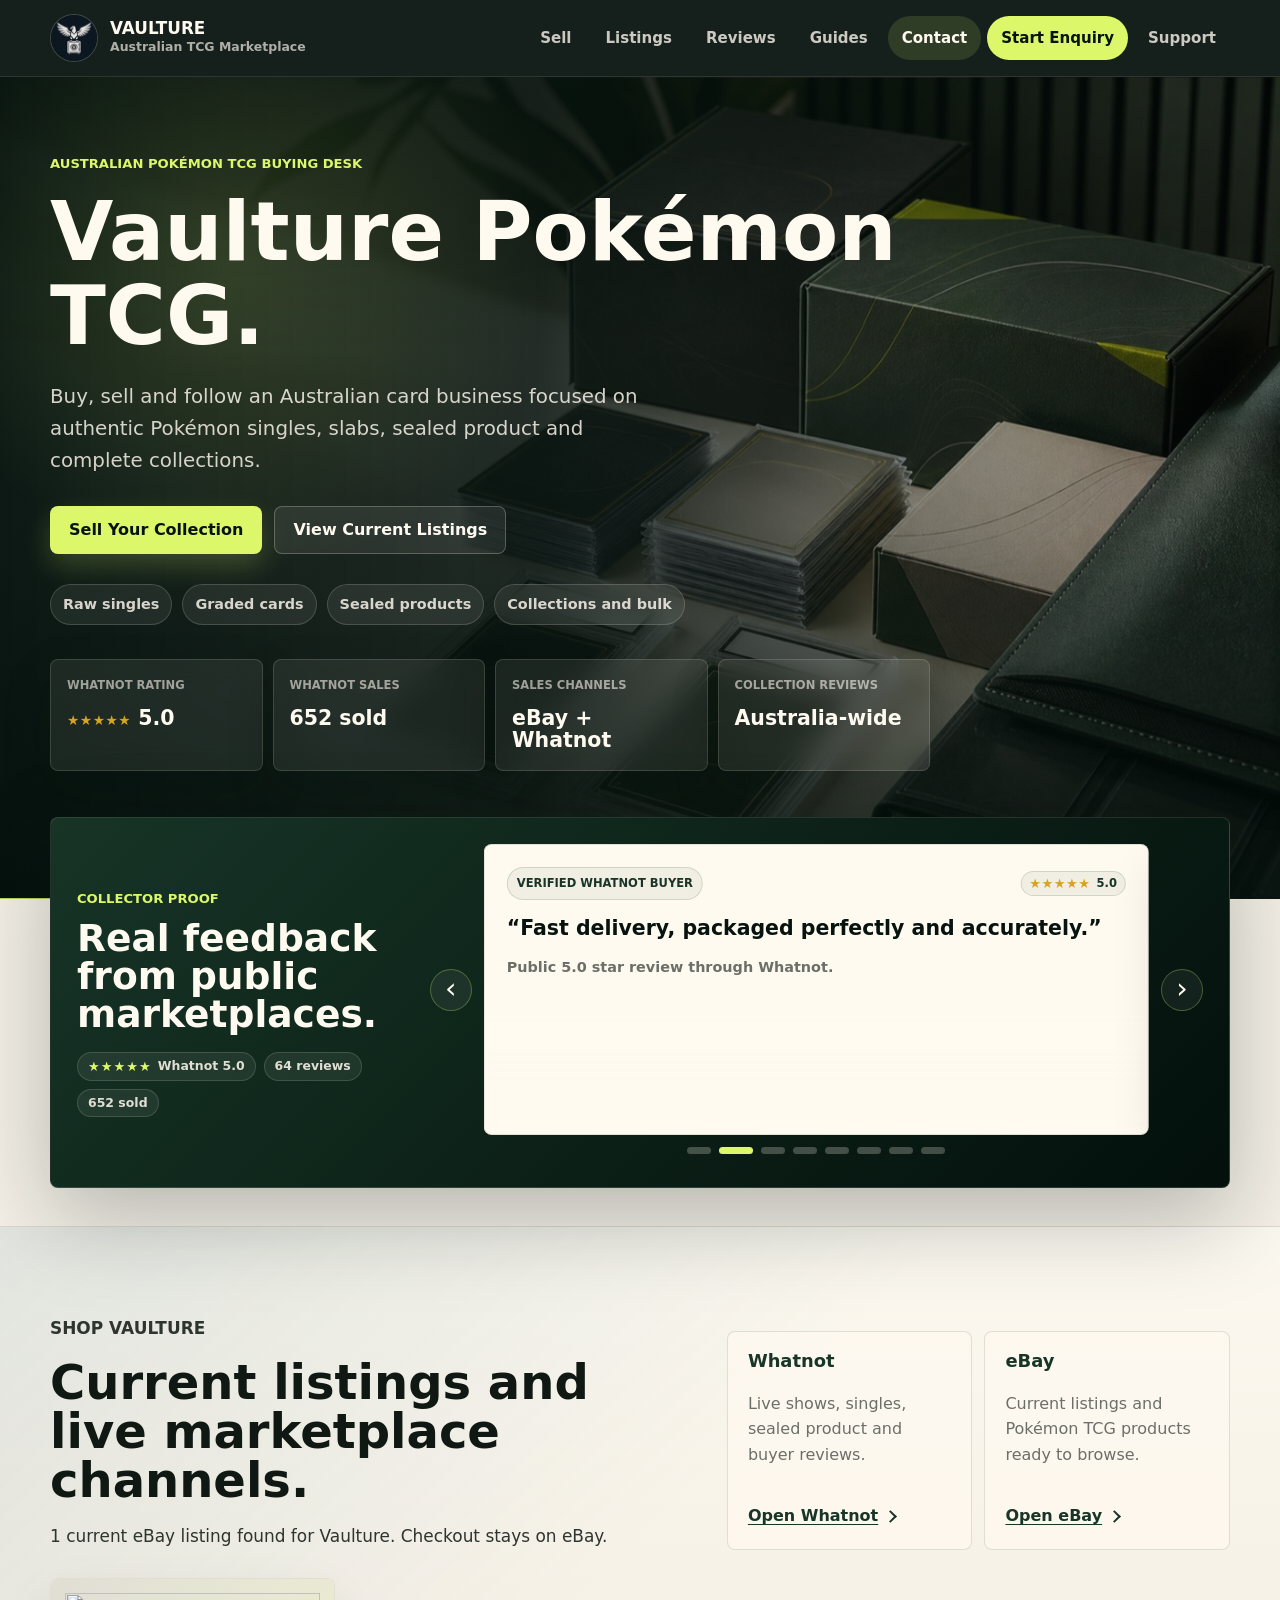
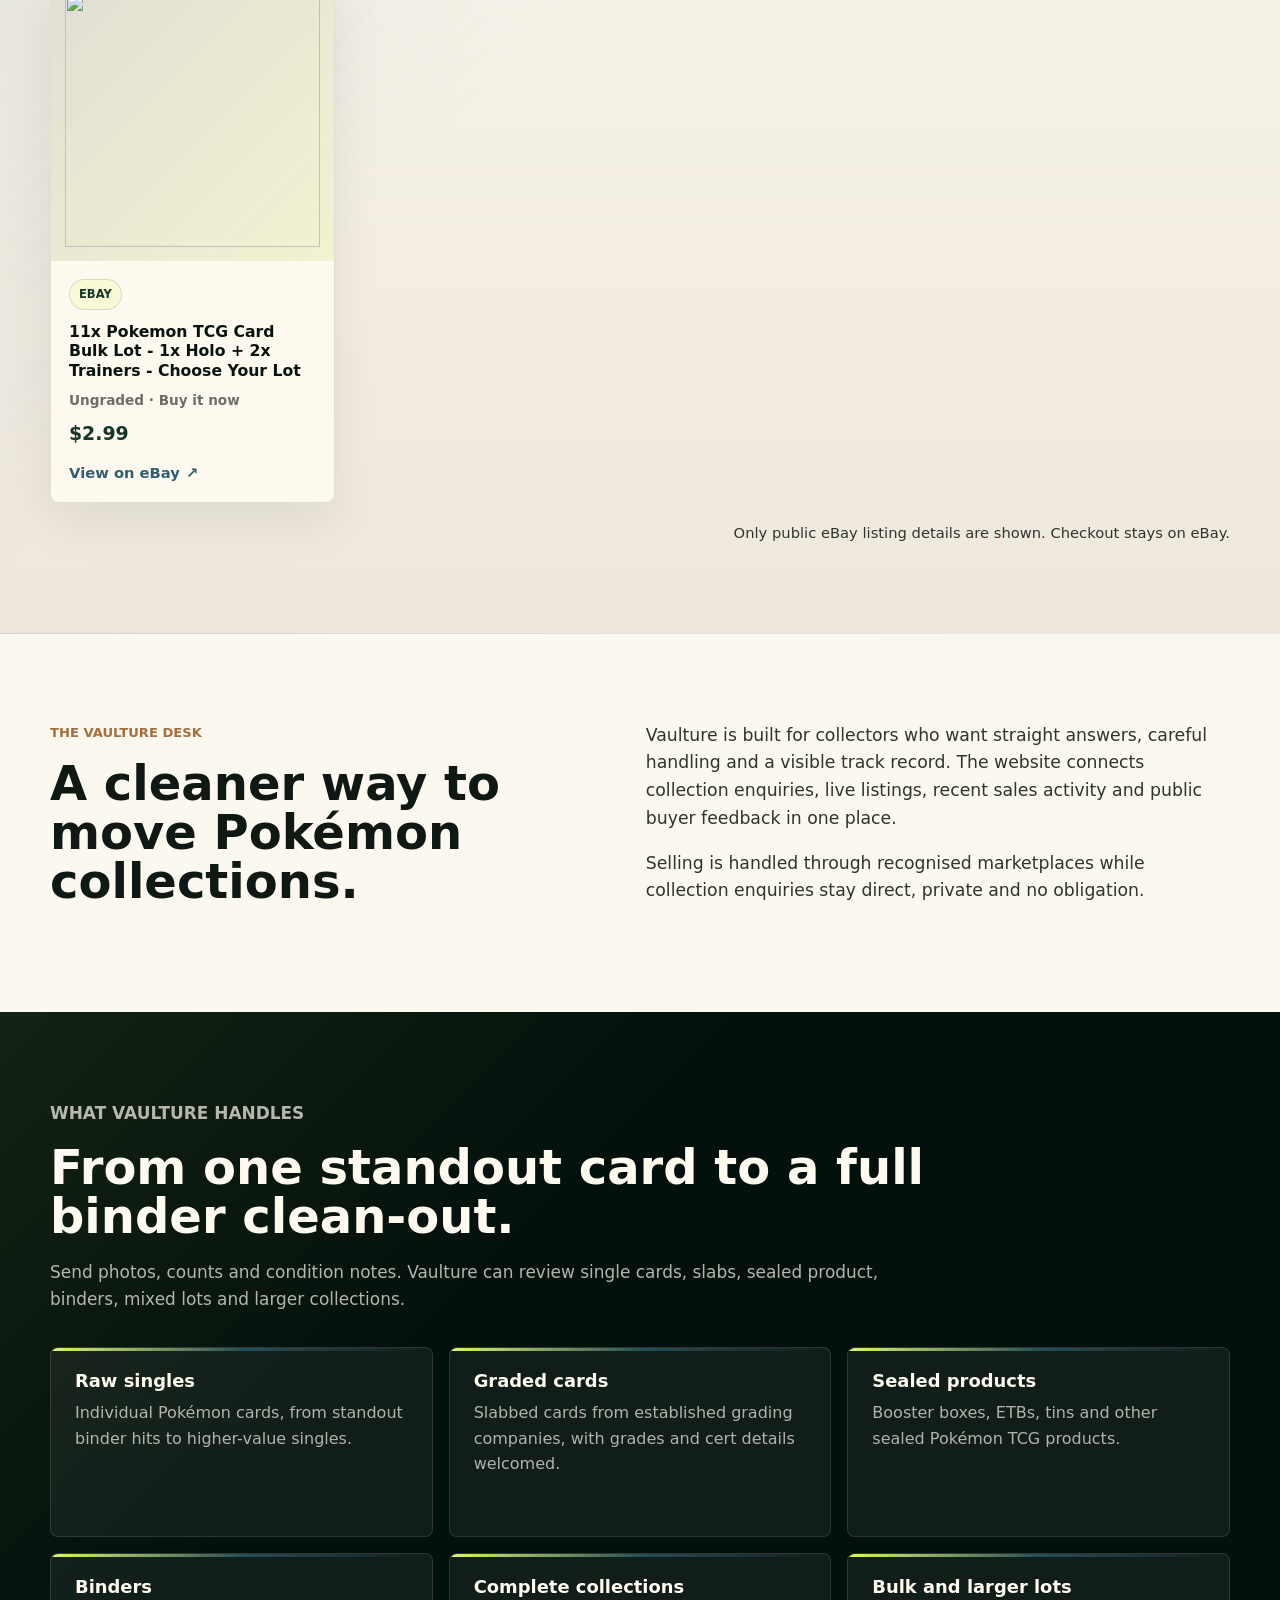
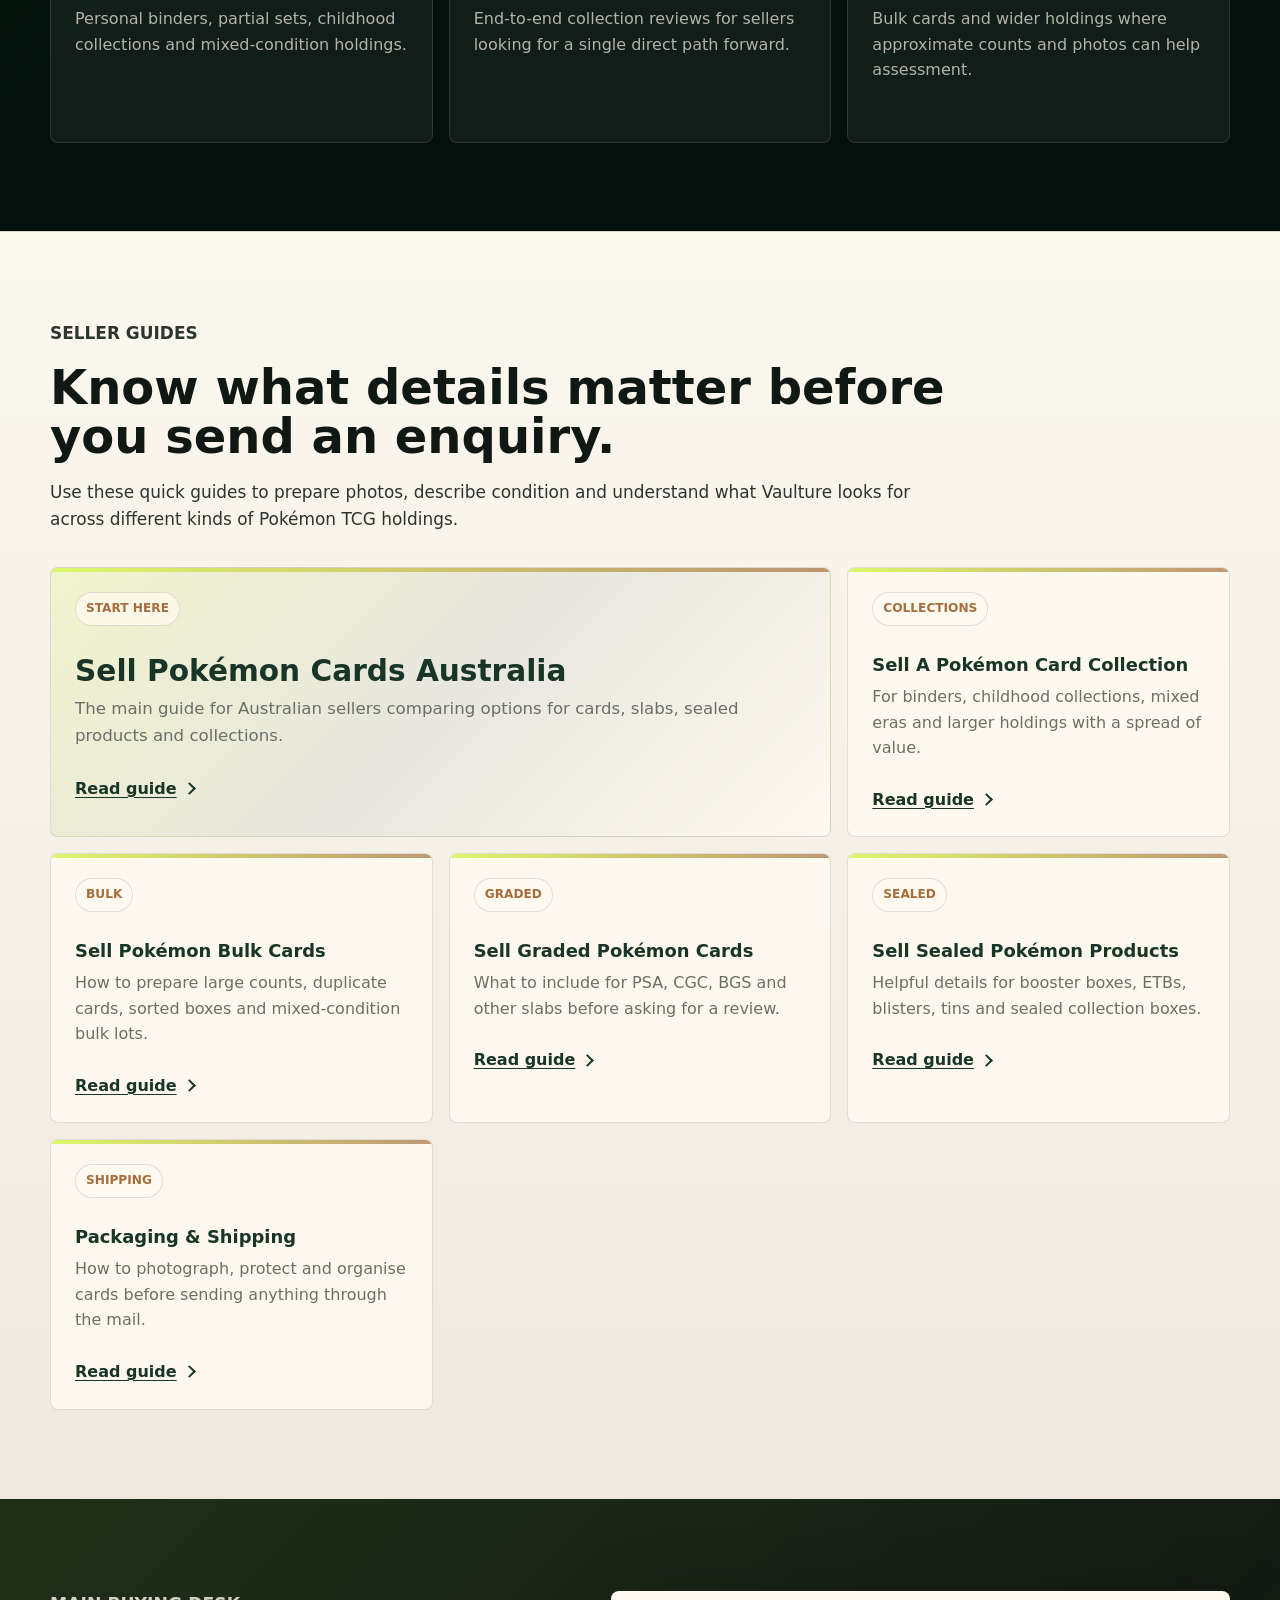
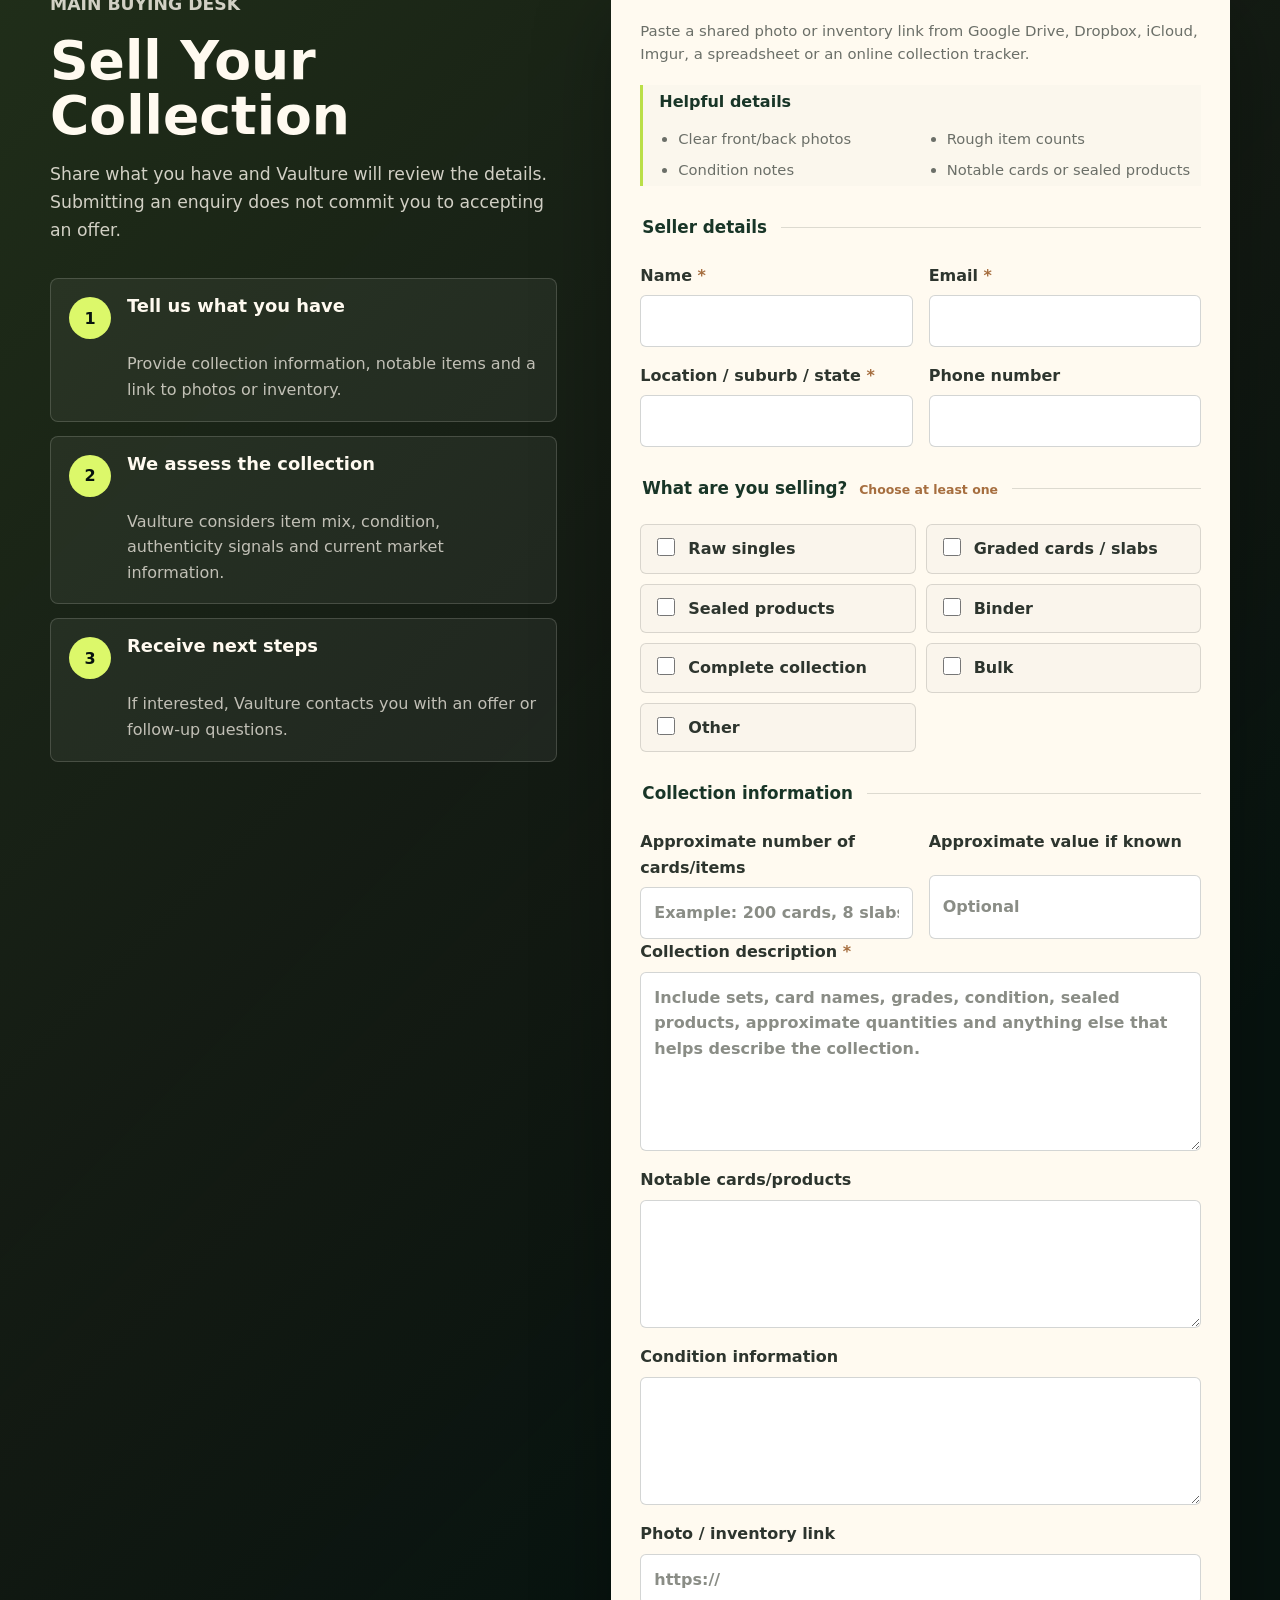
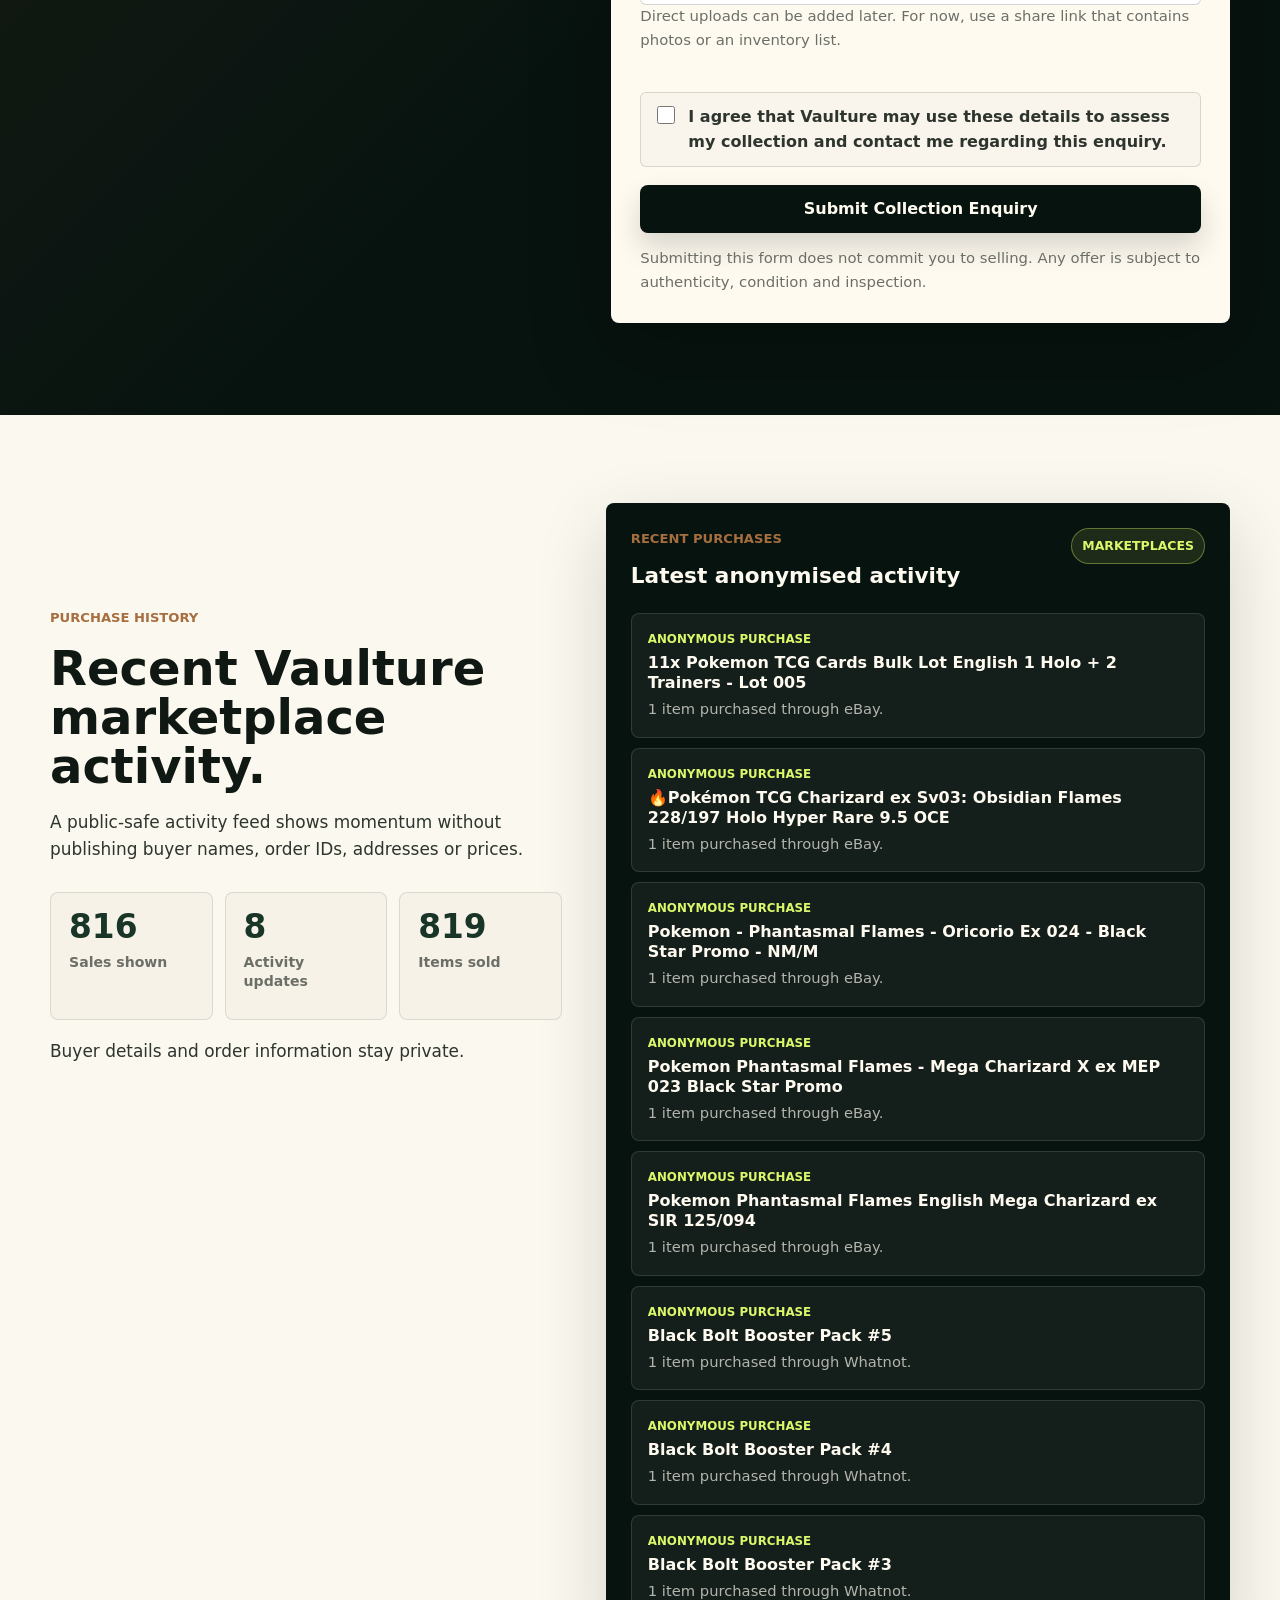
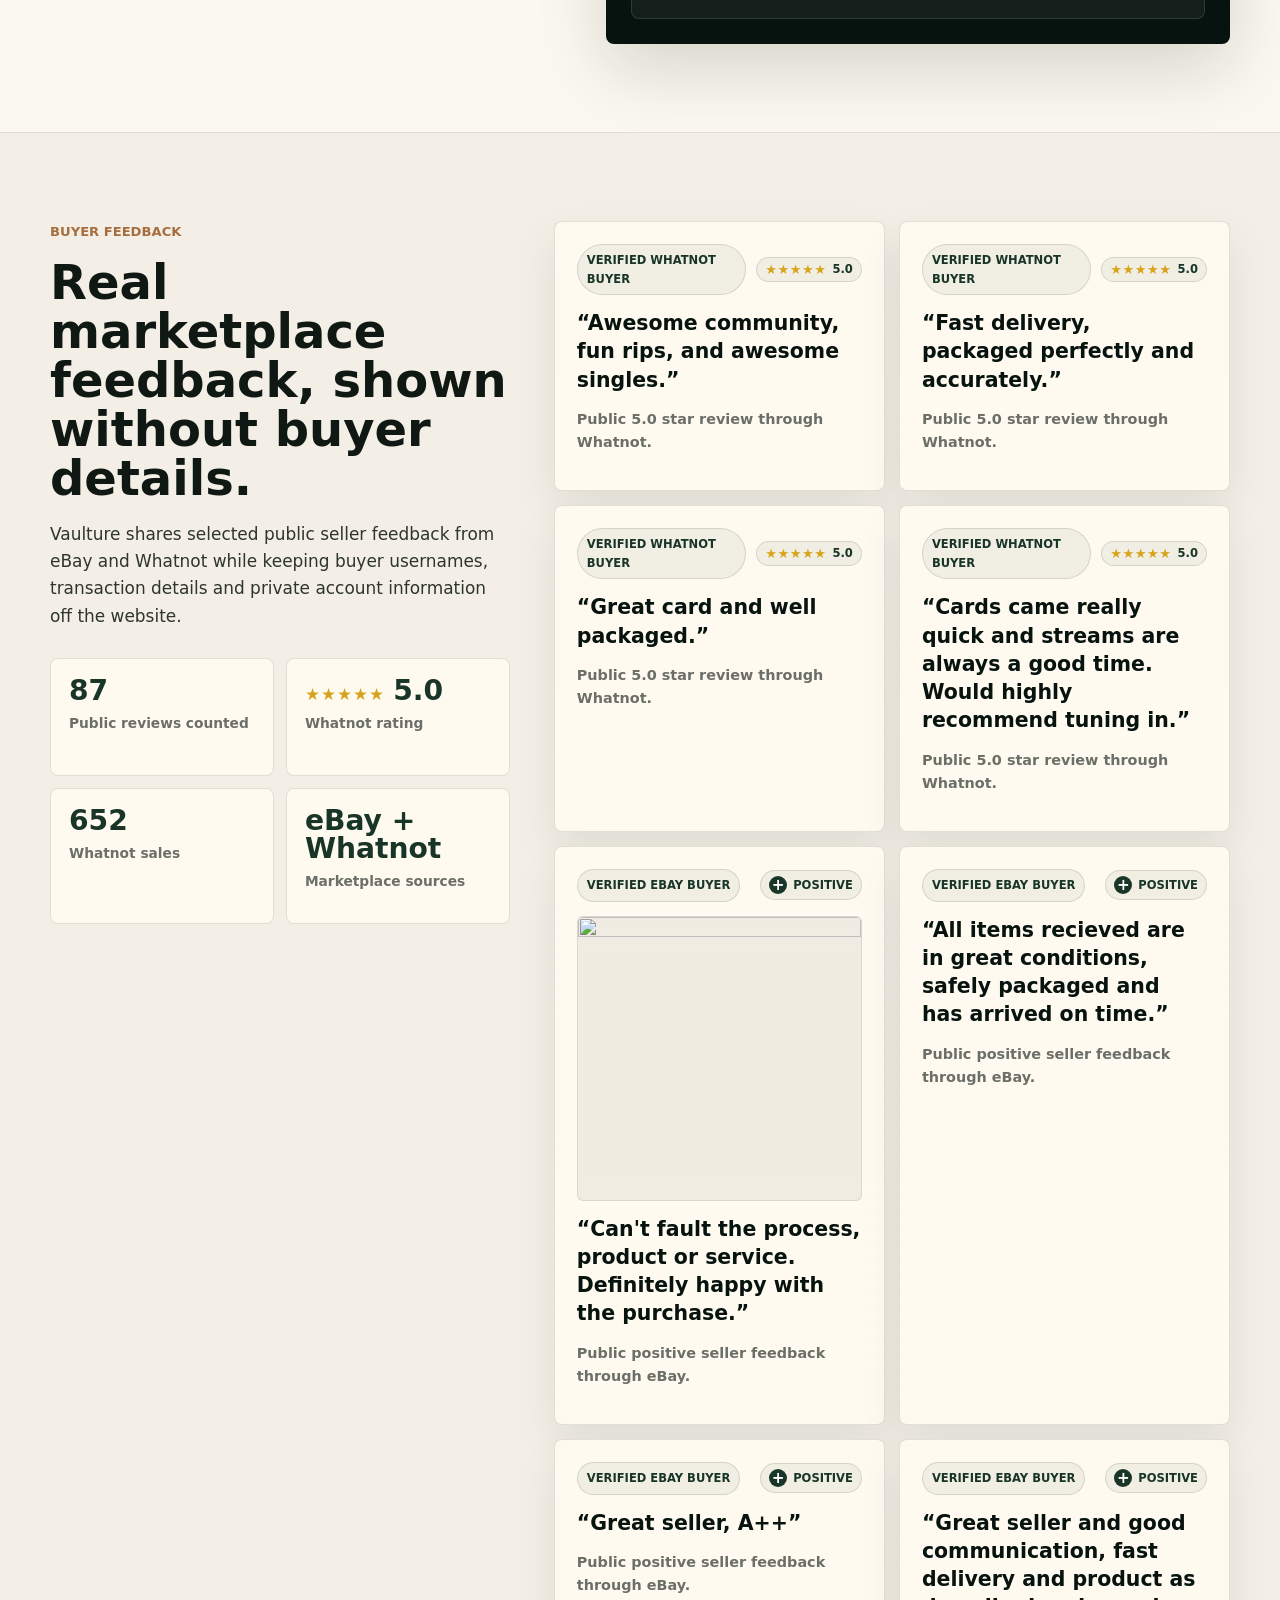
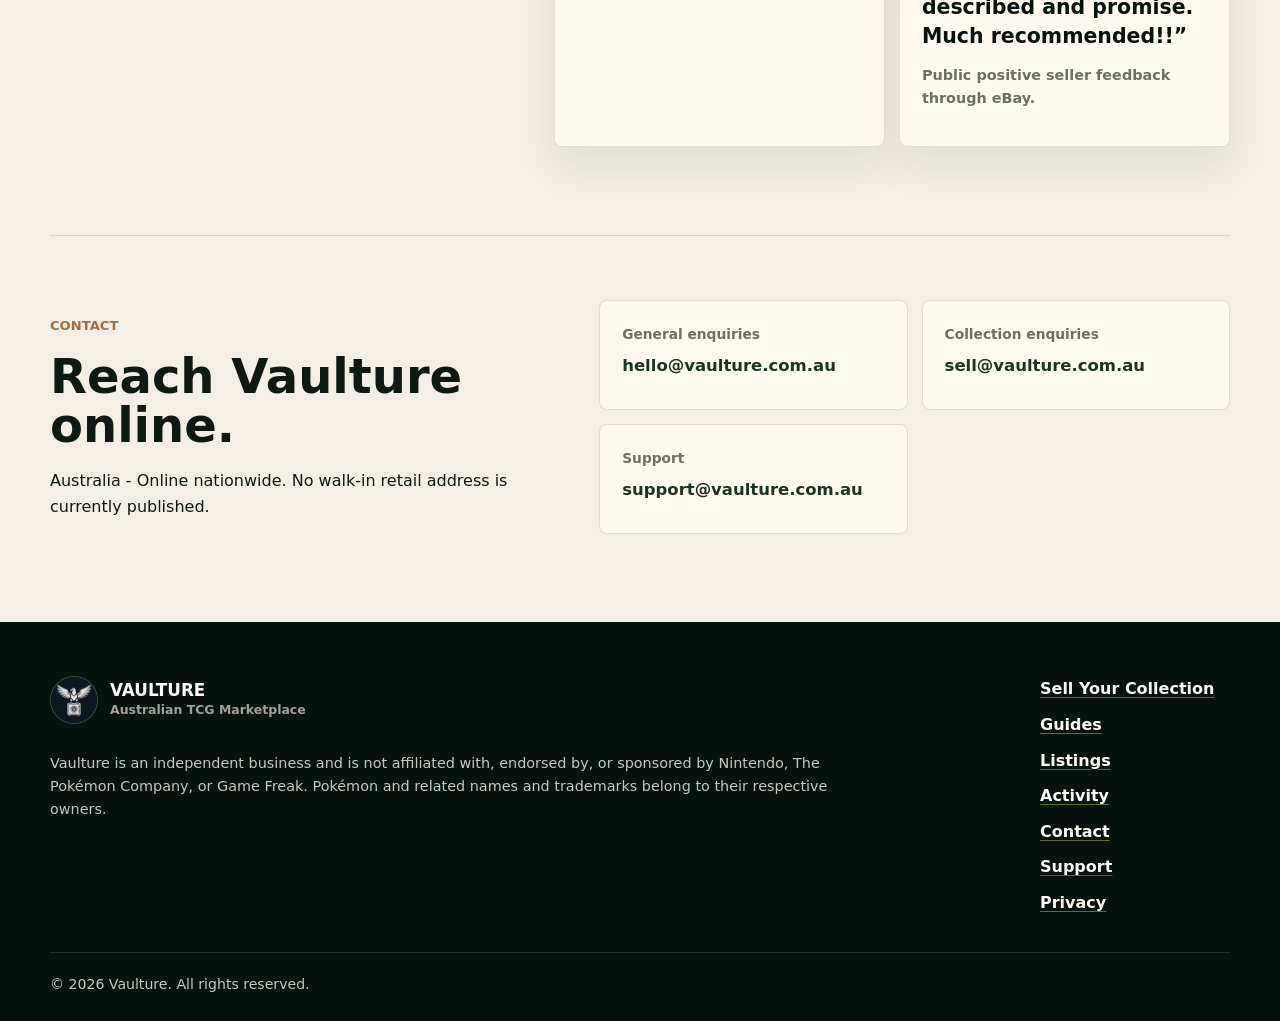
==== commit 60b98c92: "Fix light-mode contrast and improve eBay listing images" ====
--- a/index.html
+++ b/index.html
@@ -41,7 +41,7 @@
     <link rel="apple-touch-icon" sizes="180x180" href="/assets/icons/apple-touch-icon-solid.png">
     <link rel="manifest" href="/site.webmanifest">
     <link rel="preload" as="image" href="assets/images/collection-hero.jpg" fetchpriority="high">
-    <link rel="stylesheet" href="styles/main.css?v=20260811-remodel">
+    <link rel="stylesheet" href="styles/main.css?v=20260811-contrast-listings">
 
     <script type="application/ld+json">
       {
@@ -688,6 +688,6 @@
       </div>
     </footer>
 
-    <script src="scripts/main.js?v=20260811-remodel" defer></script>
+    <script src="scripts/main.js?v=20260811-contrast-listings" defer></script>
   </body>
 </html>
--- a/styles/main.css
+++ b/styles/main.css
@@ -353,9 +353,13 @@
 
 .hero-lede {
   max-width: 620px;
-  color: rgba(255, 250, 240, 0.82);
+  color: var(--color-ink-soft);
   font-size: clamp(1.06rem, 1.6vw, 1.24rem);
   font-weight: 520;
+}
+
+.hero .hero-lede {
+  color: rgba(255, 250, 240, 0.82);
 }
 
 .hero-actions {
@@ -406,17 +410,13 @@
   background: var(--color-paper);
 }
 
-.hero .button-secondary,
-.sell-hero .button-secondary,
-.seo-hero .button-secondary {
+.hero .button-secondary {
   border-color: rgba(255, 250, 240, 0.24);
   background: rgba(255, 250, 240, 0.08);
   color: var(--color-paper);
 }
 
-.hero .button-secondary:hover,
-.sell-hero .button-secondary:hover,
-.seo-hero .button-secondary:hover {
+.hero .button-secondary:hover {
   border-color: rgba(255, 250, 240, 0.42);
   background: rgba(255, 250, 240, 0.16);
 }
@@ -431,15 +431,21 @@
 }
 
 .trust-list li {
-  border: 1px solid rgba(255, 250, 240, 0.16);
+  border: 1px solid rgba(16, 24, 19, 0.14);
   border-radius: 999px;
-  background: rgba(255, 250, 240, 0.08);
+  background: rgba(255, 250, 240, 0.78);
   -webkit-backdrop-filter: blur(10px);
   backdrop-filter: blur(10px);
-  color: rgba(255, 250, 240, 0.82);
+  color: var(--color-forest);
   padding: 8px 12px;
   font-size: 0.9rem;
   font-weight: 750;
+}
+
+.hero .trust-list li {
+  border-color: rgba(255, 250, 240, 0.16);
+  background: rgba(255, 250, 240, 0.08);
+  color: rgba(255, 250, 240, 0.82);
 }
 
 .hero-proof-grid {
@@ -1213,12 +1219,13 @@
   background:
     linear-gradient(135deg, rgba(24, 53, 39, 0.1), rgba(220, 248, 106, 0.18)),
     var(--color-cream);
+  padding: 14px;
 }
 
 .listing-card-media img {
   width: 100%;
   height: 100%;
-  object-fit: cover;
+  object-fit: contain;
 }
 
 .listing-image-fallback {
@@ -2219,7 +2226,7 @@
   position: relative;
   overflow: hidden;
   background:
-    linear-gradient(90deg, rgba(247, 242, 232, 0.98) 0%, rgba(247, 242, 232, 0.88) 48%, rgba(247, 242, 232, 0.24) 78%),
+    linear-gradient(90deg, rgba(247, 242, 232, 0.99) 0%, rgba(247, 242, 232, 0.95) 52%, rgba(247, 242, 232, 0.62) 82%),
     url("../assets/images/collection-hero.jpg");
   background-position: center right;
   background-size: cover;
@@ -2241,6 +2248,26 @@
 
 .seo-hero h1 {
   max-width: 820px;
+}
+
+.seo-hero .hero-lede {
+  color: rgba(16, 24, 19, 0.76);
+  text-shadow: 0 1px 0 rgba(255, 250, 240, 0.42);
+}
+
+.seo-hero .button-secondary,
+.sell-hero .button-secondary,
+.support-hero .button-secondary {
+  border-color: rgba(16, 24, 19, 0.22);
+  background: rgba(255, 250, 240, 0.76);
+  color: var(--color-forest-deep);
+}
+
+.seo-hero .button-secondary:hover,
+.sell-hero .button-secondary:hover,
+.support-hero .button-secondary:hover {
+  border-color: rgba(16, 24, 19, 0.4);
+  background: var(--color-paper);
 }
 
 .breadcrumb {
@@ -2767,8 +2794,8 @@
     background-image: linear-gradient(
         180deg,
         rgba(247, 242, 232, 0.98) 0%,
-        rgba(247, 242, 232, 0.9) 56%,
-        rgba(247, 242, 232, 0.42) 100%
+        rgba(247, 242, 232, 0.94) 56%,
+        rgba(247, 242, 232, 0.82) 100%
       ),
       url("../assets/images/collection-hero.jpg");
     background-position: 66% bottom;
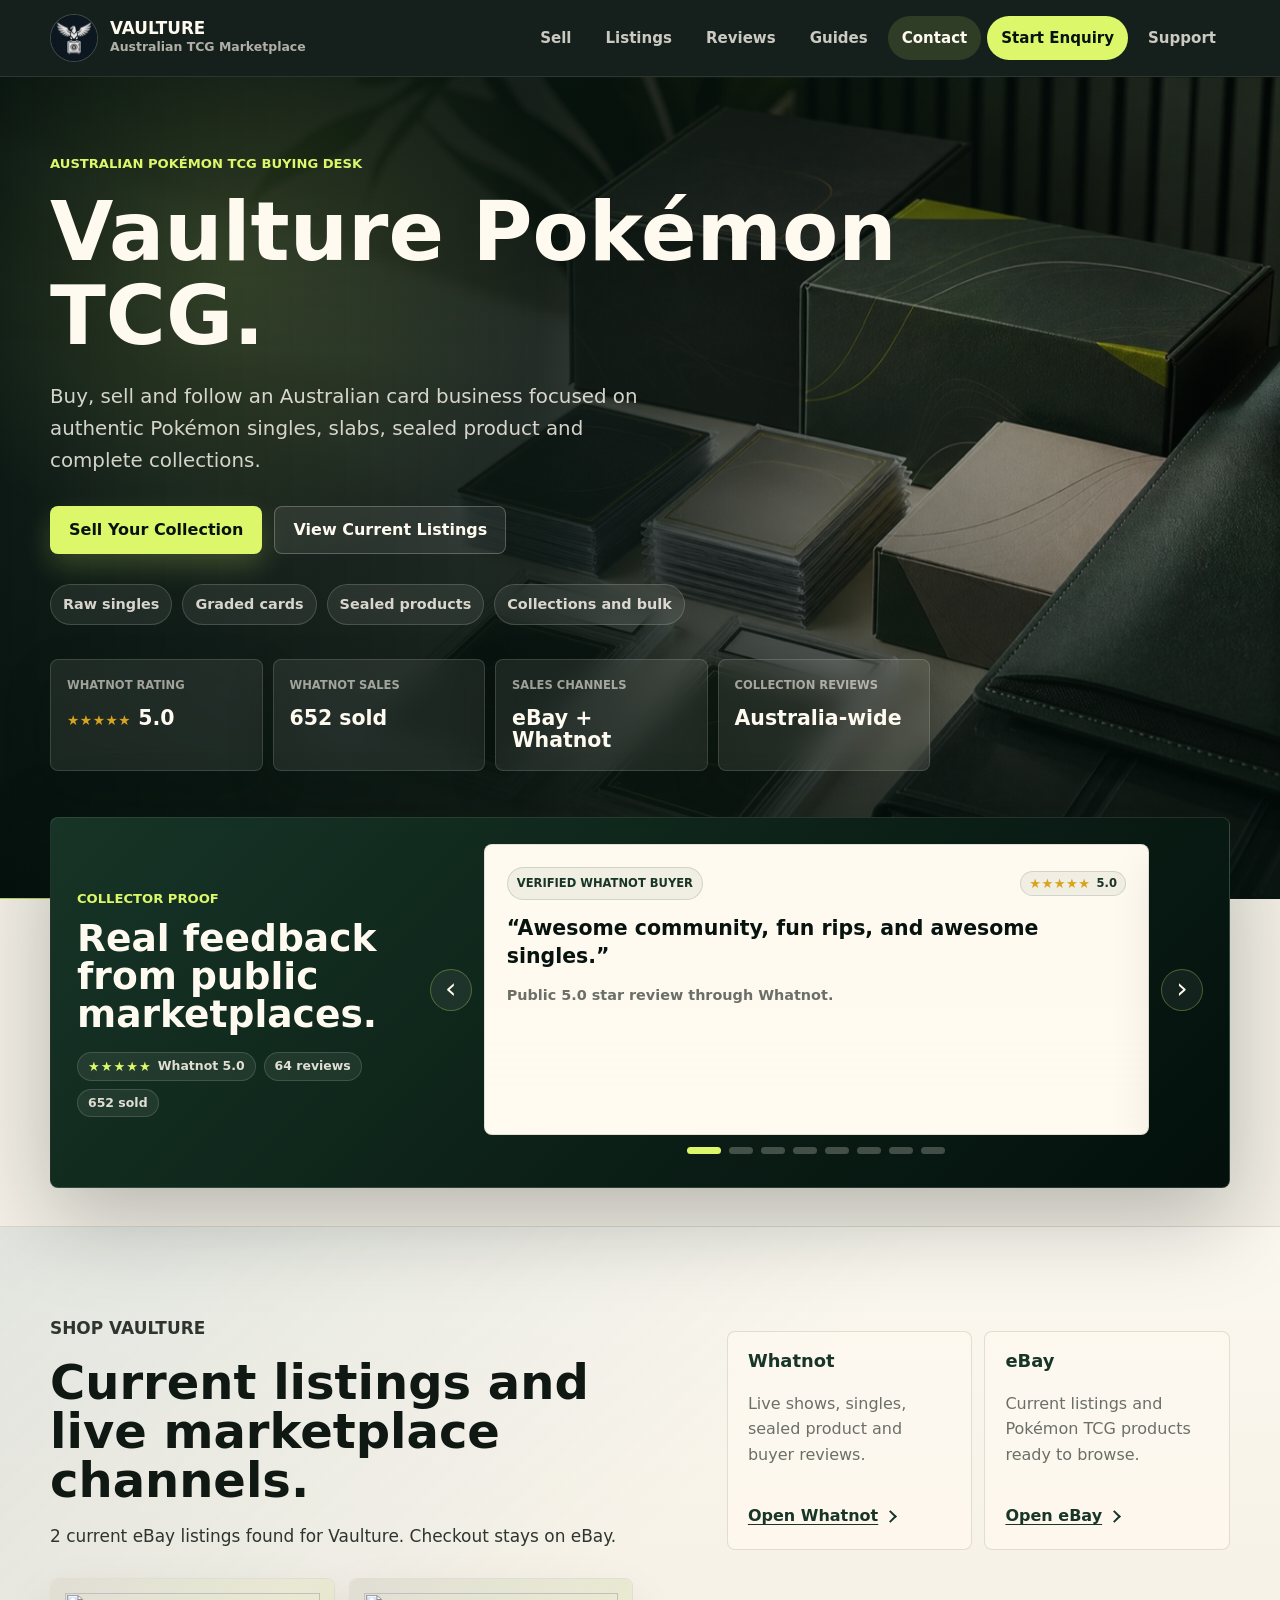
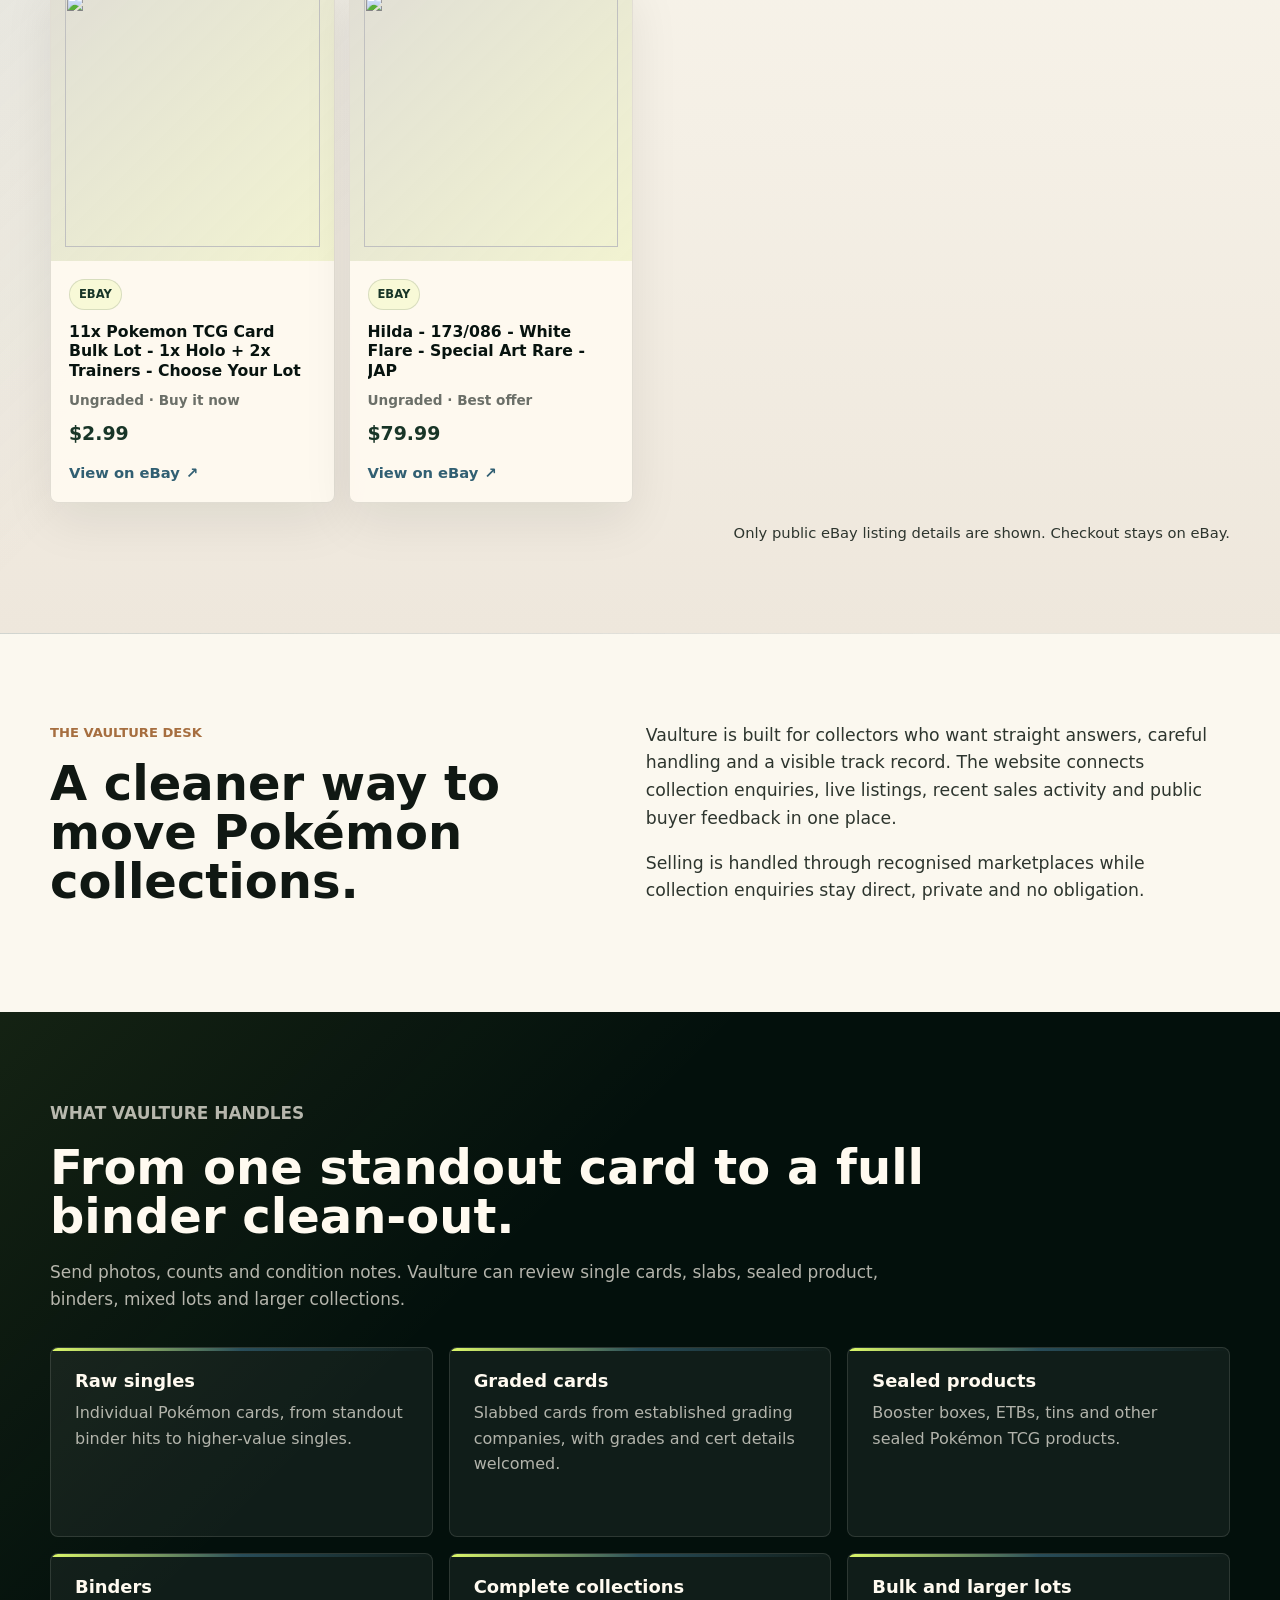
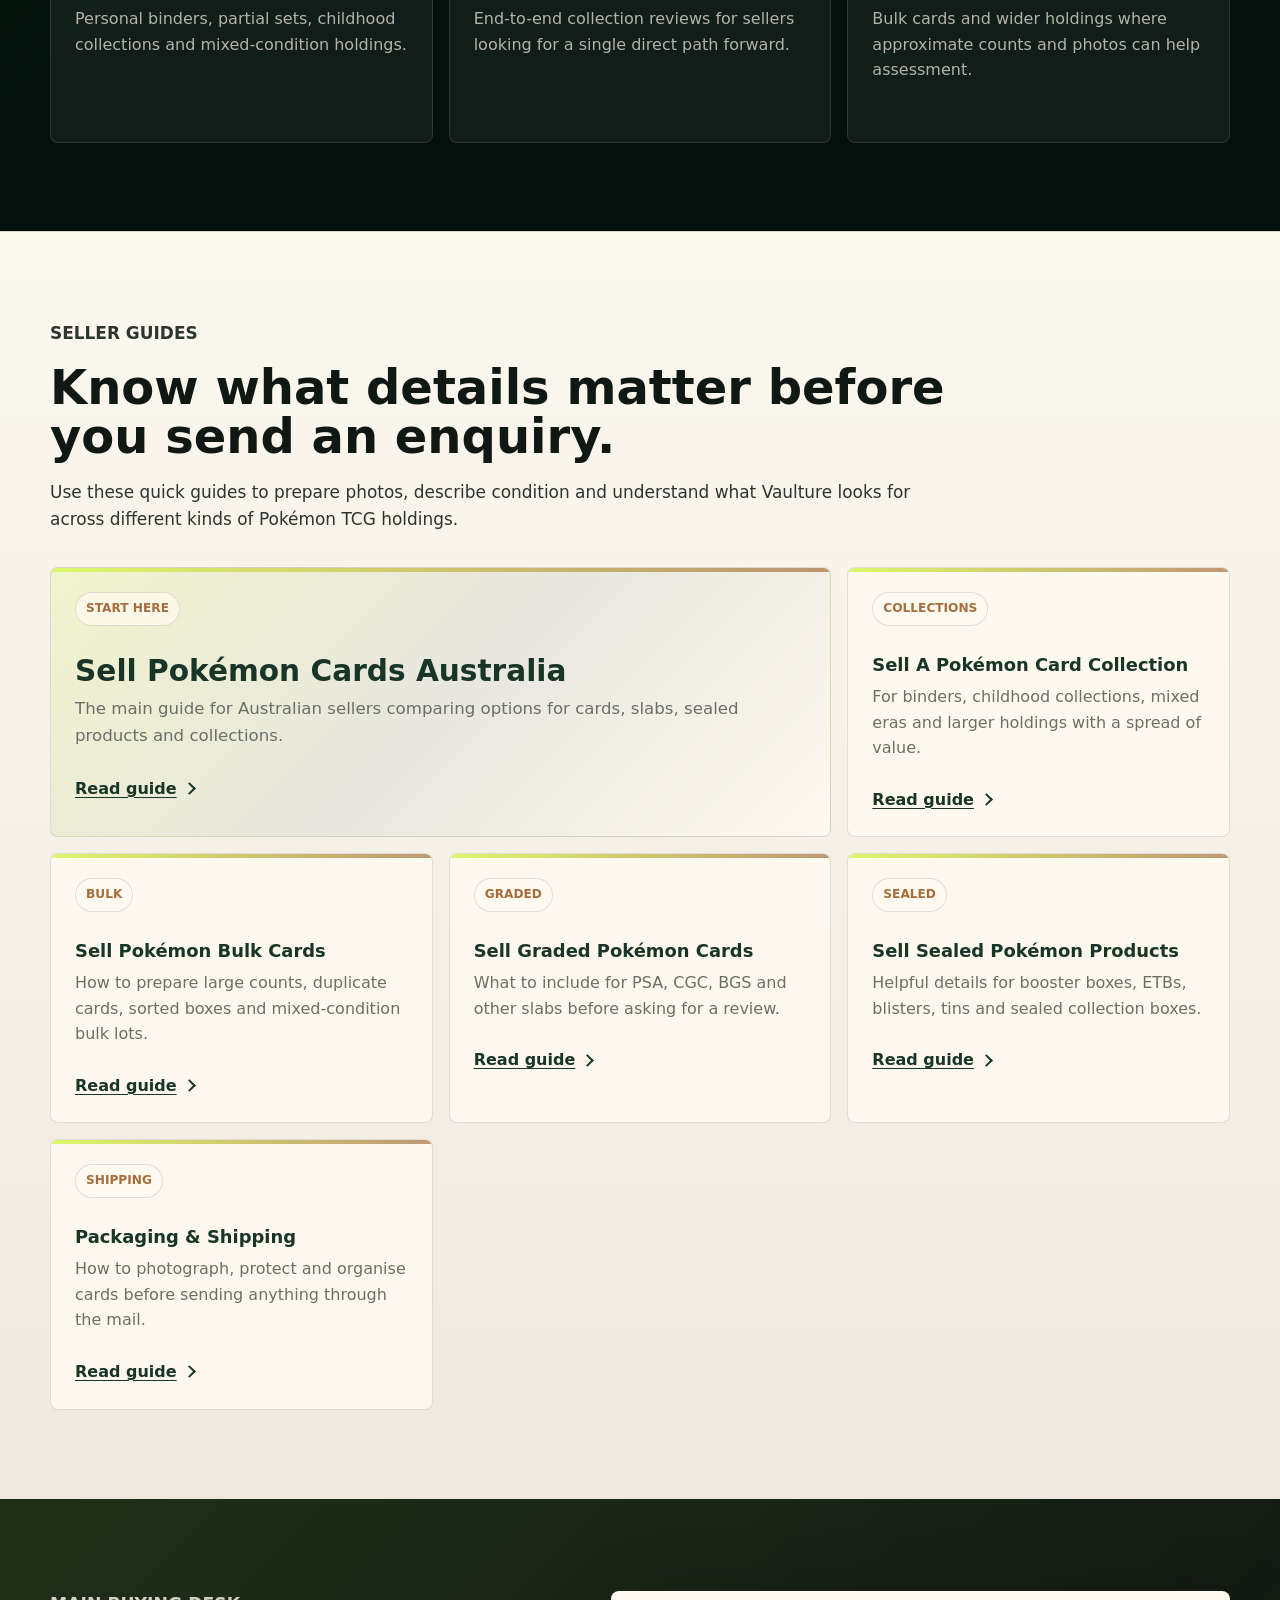
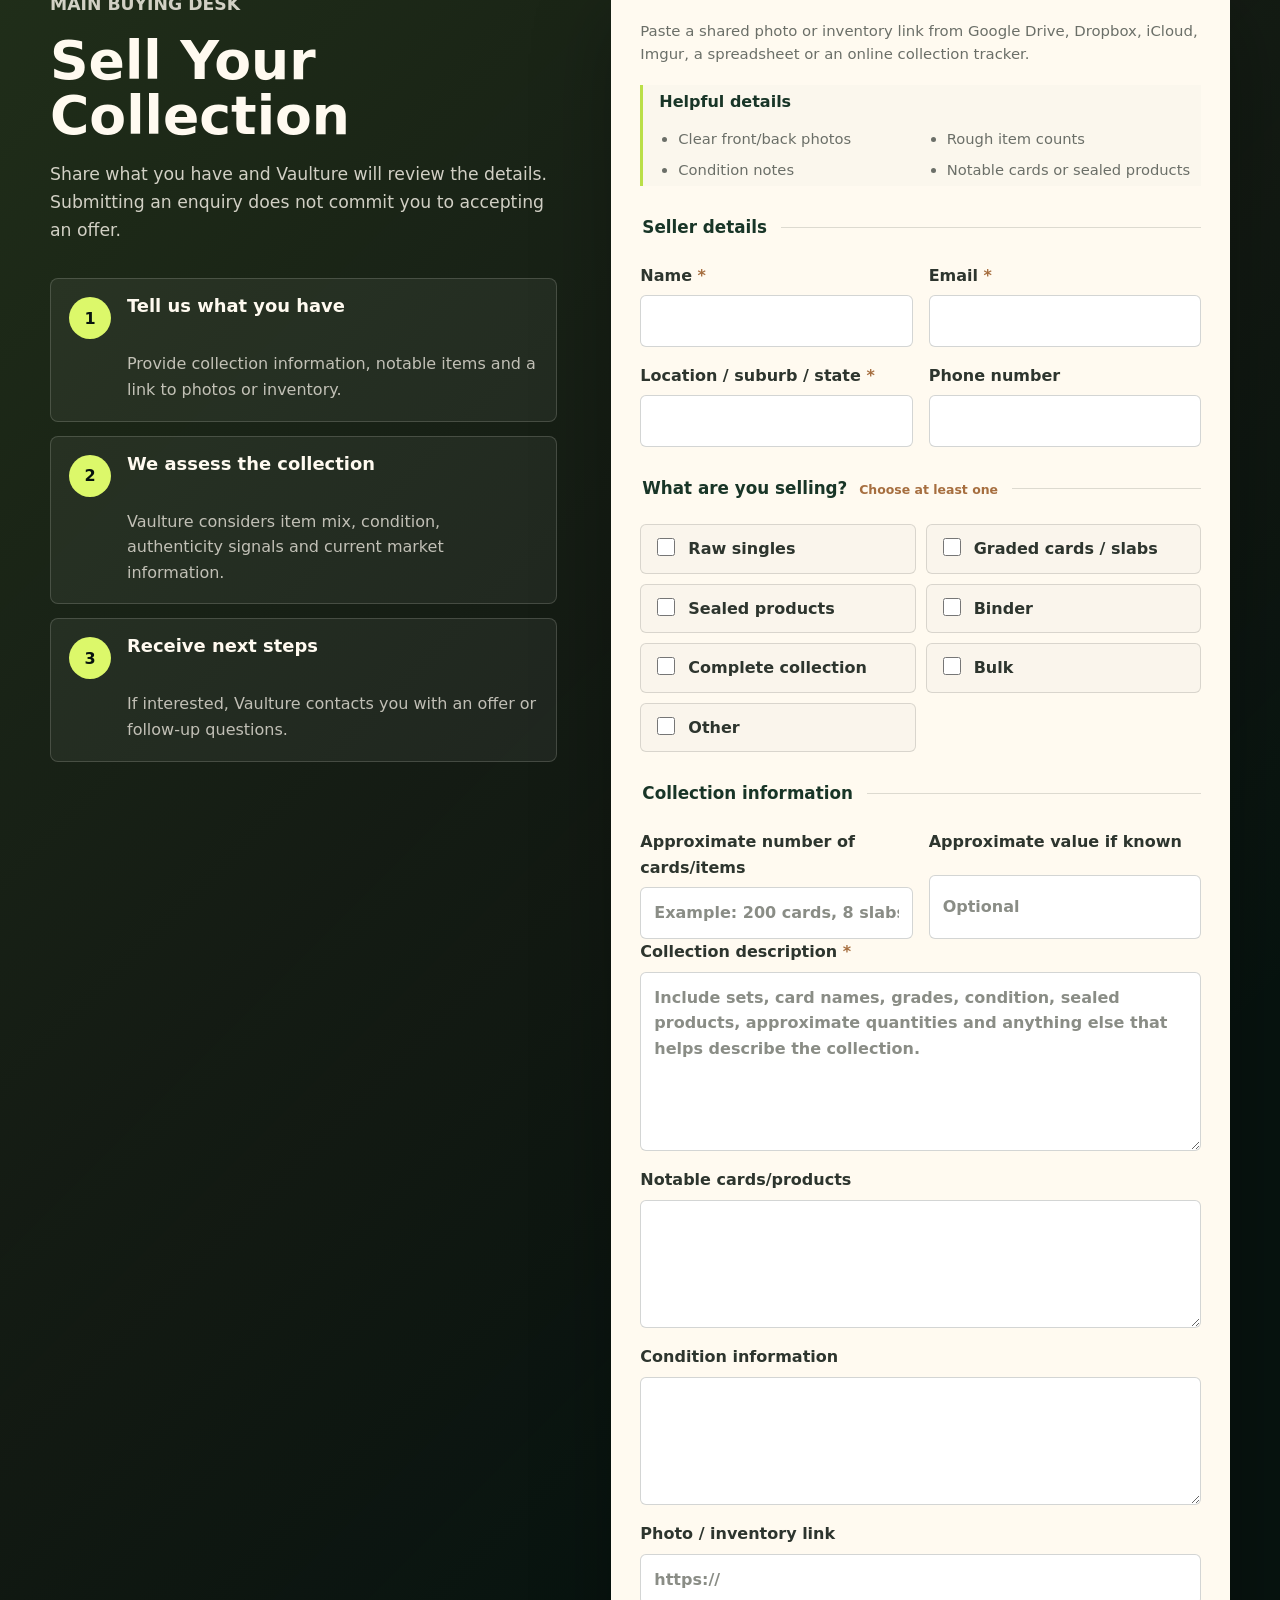
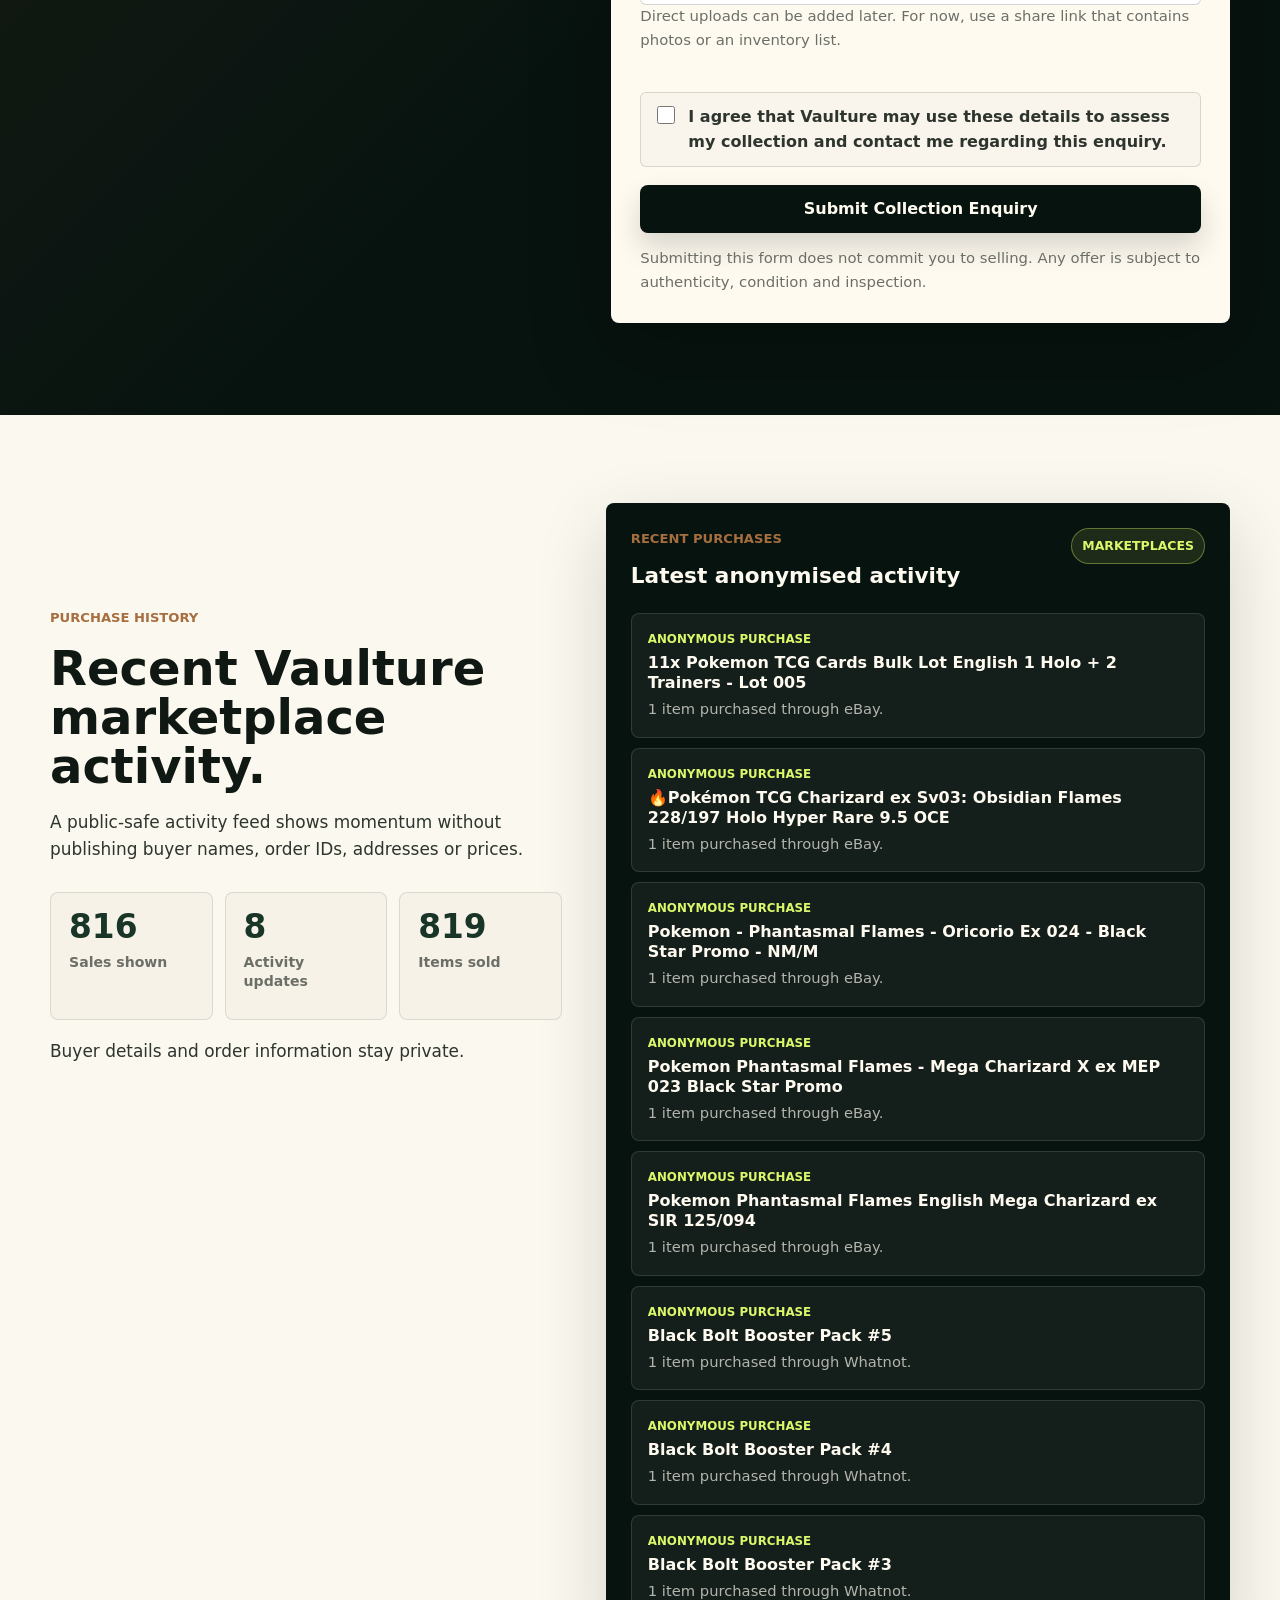
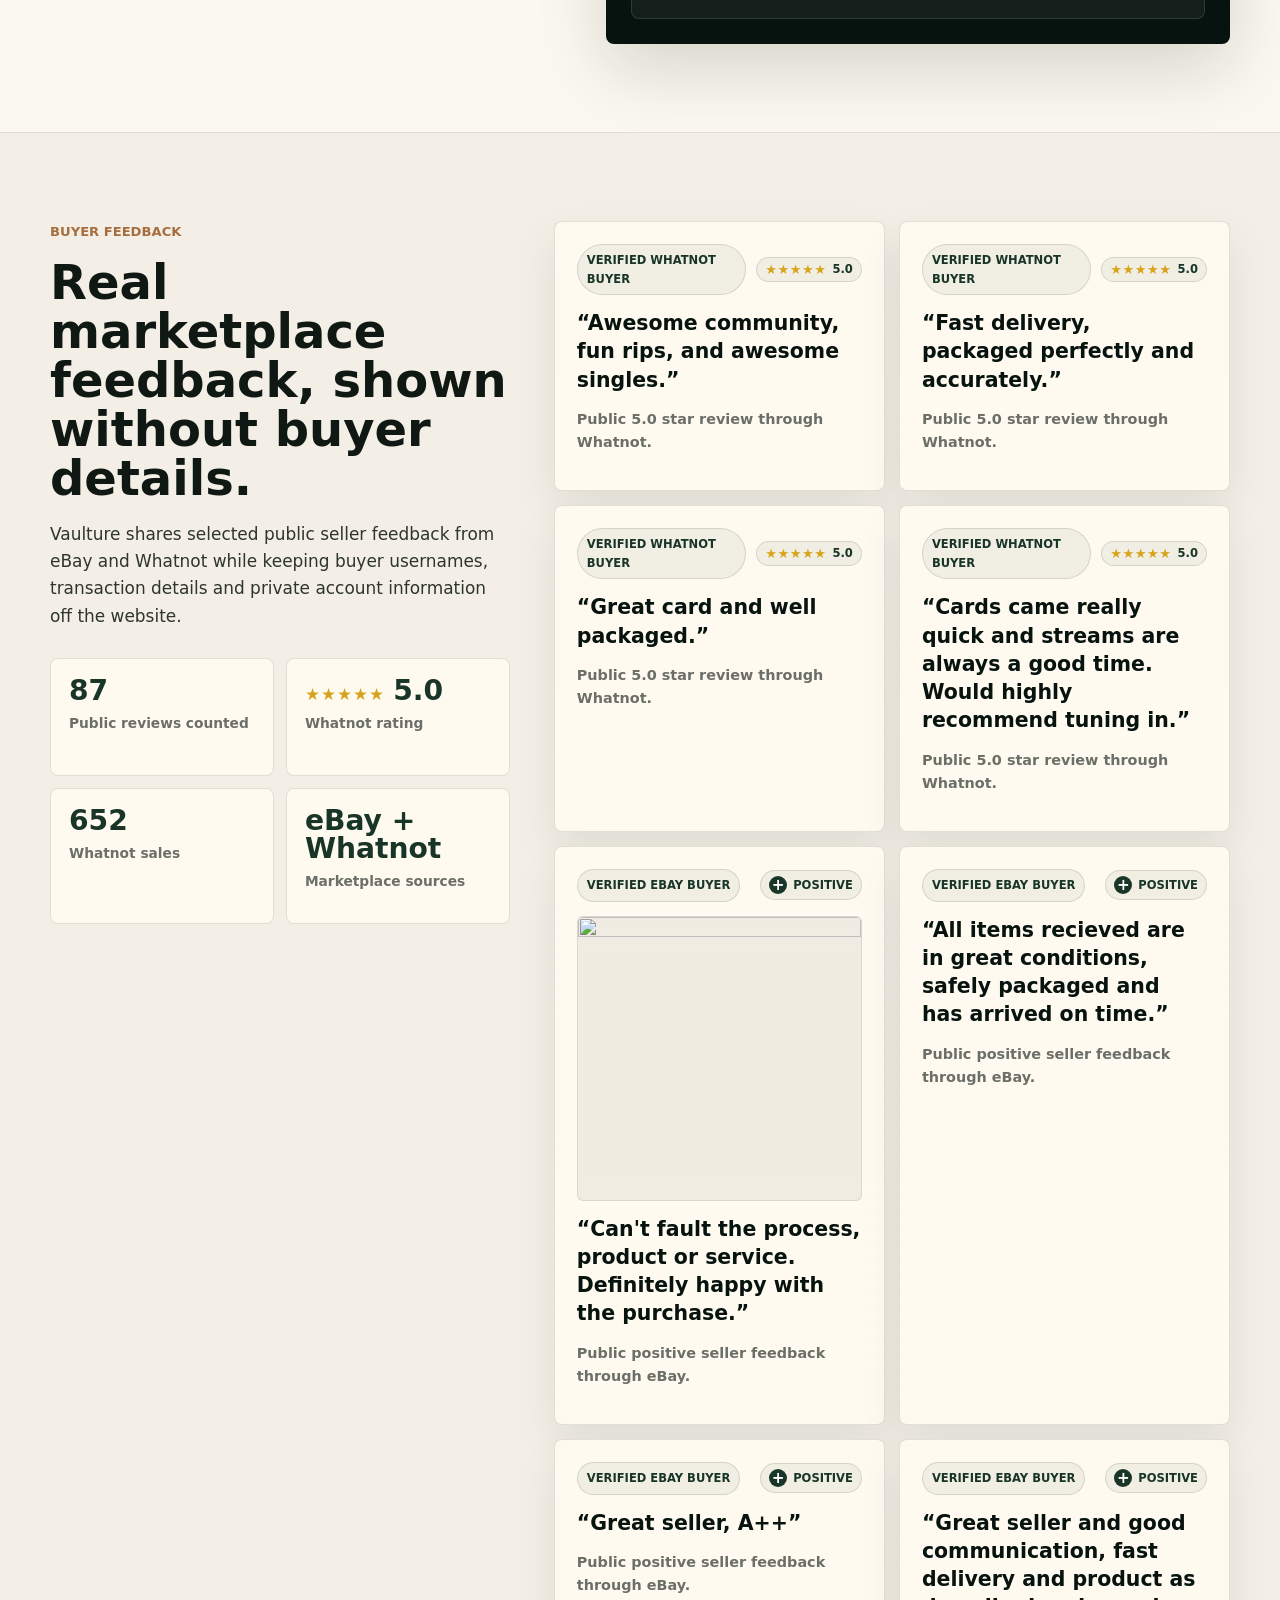
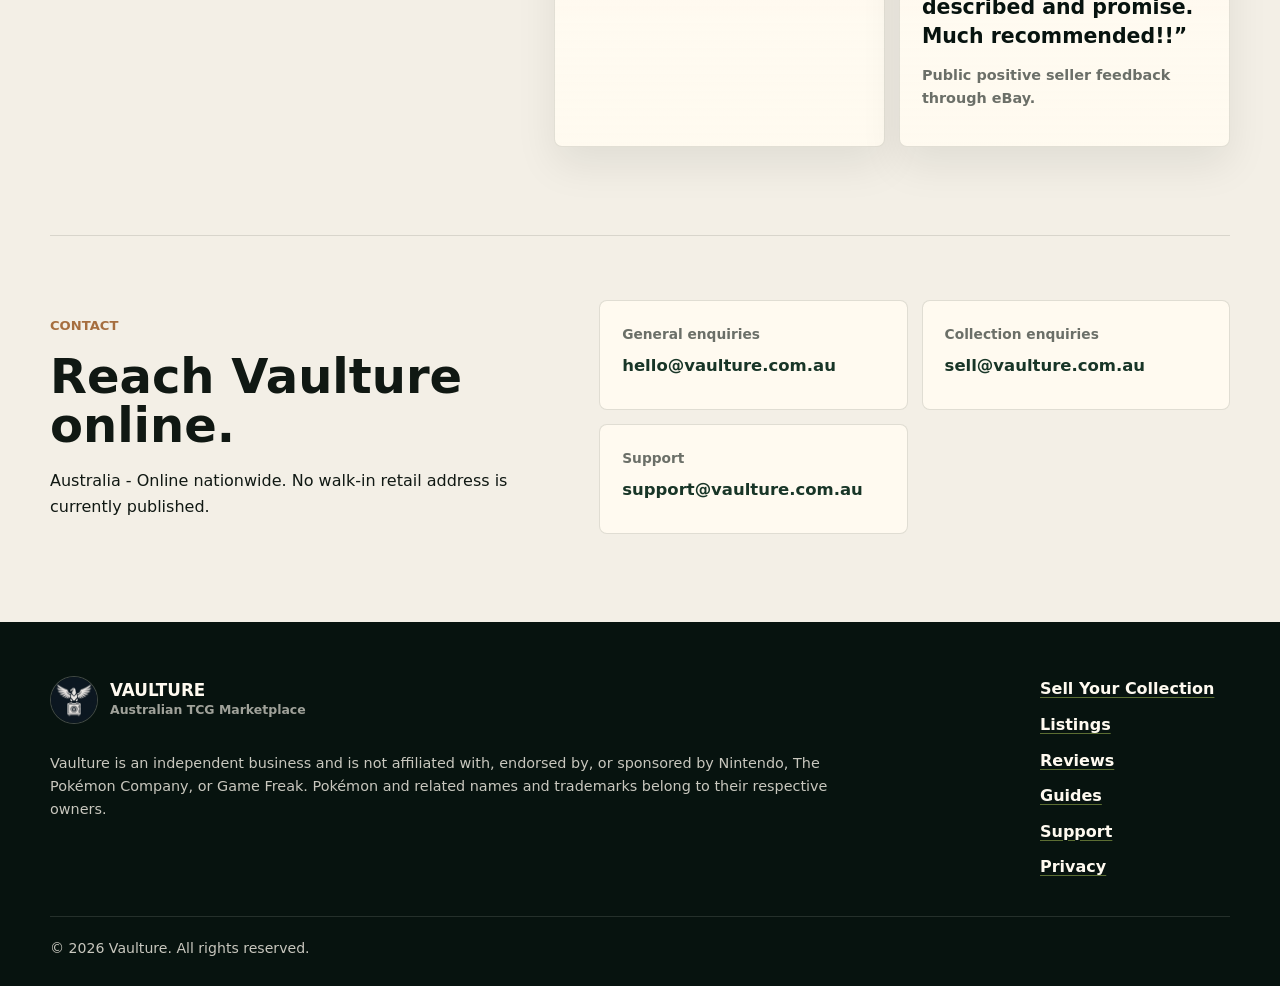
==== commit 32395338: "Apply Vaulture remodel across all pages" ====
--- a/index.html
+++ b/index.html
@@ -41,7 +41,7 @@
     <link rel="apple-touch-icon" sizes="180x180" href="/assets/icons/apple-touch-icon-solid.png">
     <link rel="manifest" href="/site.webmanifest">
     <link rel="preload" as="image" href="assets/images/collection-hero.jpg" fetchpriority="high">
-    <link rel="stylesheet" href="styles/main.css?v=20260811-contrast-listings">
+    <link rel="stylesheet" href="styles/main.css?v=20260811-sitewide-remodel">
 
     <script type="application/ld+json">
       {
@@ -675,10 +675,9 @@
         </div>
         <nav class="footer-nav" aria-label="Footer navigation">
           <a href="sell-pokemon-cards.html">Sell Your Collection</a>
-          <a href="#guides">Guides</a>
-          <a href="#available-now">Listings</a>
-          <a href="#activity">Activity</a>
-          <a href="#contact">Contact</a>
+          <a href="index.html#available-now">Listings</a>
+          <a href="index.html#feedback">Reviews</a>
+          <a href="index.html#guides">Guides</a>
           <a href="support.html">Support</a>
           <a href="privacy.html">Privacy</a>
         </nav>
@@ -688,6 +687,6 @@
       </div>
     </footer>
 
-    <script src="scripts/main.js?v=20260811-contrast-listings" defer></script>
+    <script src="scripts/main.js?v=20260811-sitewide-remodel" defer></script>
   </body>
 </html>
--- a/styles/main.css
+++ b/styles/main.css
@@ -2214,12 +2214,28 @@
 }
 
 .page-hero {
+  position: relative;
+  overflow: hidden;
   padding-block: 90px 70px;
+  border-bottom: 1px solid rgba(16, 24, 19, 0.1);
   background:
-    linear-gradient(120deg, rgba(247, 242, 232, 0.97), rgba(247, 242, 232, 0.74)),
+    linear-gradient(120deg, rgba(247, 242, 232, 0.98) 0%, rgba(247, 242, 232, 0.9) 56%, rgba(247, 242, 232, 0.64) 100%),
     url("../assets/images/collection-hero.jpg");
   background-position: center right;
   background-size: cover;
+}
+
+.page-hero::after {
+  content: "";
+  position: absolute;
+  inset: auto 0 0;
+  height: 9px;
+  background: linear-gradient(90deg, var(--color-lime), var(--color-clay), var(--color-forest));
+}
+
+.page-hero .container {
+  position: relative;
+  z-index: 1;
 }
 
 .seo-hero {
@@ -2304,6 +2320,7 @@
   border-radius: var(--radius-md);
   background: var(--color-cream);
   padding: 26px;
+  box-shadow: 0 16px 42px rgba(16, 24, 19, 0.07);
   transition: border-color 160ms ease, box-shadow 160ms ease, transform 160ms ease;
 }
 
@@ -2371,11 +2388,22 @@
 }
 
 .support-checklist article {
+  position: relative;
+  overflow: hidden;
   min-height: 220px;
   border: 1px solid rgba(16, 24, 19, 0.12);
   border-radius: var(--radius-md);
   background: var(--color-paper);
   padding: 24px;
+  box-shadow: 0 14px 36px rgba(16, 24, 19, 0.06);
+}
+
+.support-checklist article::before {
+  content: "";
+  position: absolute;
+  inset: 0 0 auto;
+  height: 3px;
+  background: linear-gradient(90deg, var(--color-lime), rgba(49, 95, 114, 0.7), transparent);
 }
 
 .support-checklist span {
@@ -2410,10 +2438,22 @@
 .guide-panel,
 .guide-sidebar-card,
 .guide-callout {
+  position: relative;
+  overflow: hidden;
   border: 1px solid rgba(16, 24, 19, 0.12);
   border-radius: var(--radius-md);
   background: var(--color-paper);
   padding: 26px;
+  box-shadow: 0 16px 42px rgba(16, 24, 19, 0.07);
+}
+
+.guide-panel::before,
+.guide-sidebar-card::before {
+  content: "";
+  position: absolute;
+  inset: 0 0 auto;
+  height: 3px;
+  background: linear-gradient(90deg, var(--color-lime), rgba(166, 110, 63, 0.58), transparent);
 }
 
 .guide-panel h2,
@@ -2443,13 +2483,18 @@
 
 .guide-callout {
   background:
-    linear-gradient(135deg, rgba(220, 248, 106, 0.16), rgba(255, 250, 240, 0.94)),
-    var(--color-cream);
+    linear-gradient(135deg, rgba(220, 248, 106, 0.12), rgba(49, 95, 114, 0.14)),
+    var(--color-forest-deep);
+  color: rgba(255, 250, 240, 0.78);
 }
 
 .guide-callout h2,
 .guide-callout h3 {
-  color: var(--color-forest);
+  color: var(--color-paper);
+}
+
+.guide-callout p {
+  color: rgba(255, 250, 240, 0.74);
 }
 
 .guide-sidebar {
@@ -2571,10 +2616,14 @@
   font-size: 3.55rem;
 }
 
-.page-hero p:not(.eyebrow),
-.not-found p:not(.eyebrow) {
+.page-hero p:not(.eyebrow) {
   color: var(--color-ink-soft);
   font-size: 1.12rem;
+}
+
+.page-hero h1,
+.page-hero p:not(.eyebrow) {
+  max-width: 780px;
 }
 
 .prose h2 {
@@ -2587,6 +2636,14 @@
   margin-top: 0;
 }
 
+.prose {
+  border: 1px solid rgba(16, 24, 19, 0.1);
+  border-radius: var(--radius-md);
+  background: rgba(255, 250, 240, 0.88);
+  padding: clamp(24px, 4vw, 40px);
+  box-shadow: 0 18px 48px rgba(16, 24, 19, 0.07);
+}
+
 .prose p {
   color: var(--color-ink-soft);
 }
@@ -2600,14 +2657,40 @@
   display: grid;
   min-height: 100svh;
   align-items: center;
-  background: var(--color-cream);
+  background:
+    linear-gradient(120deg, rgba(3, 16, 12, 0.96), rgba(7, 19, 15, 0.88)),
+    url("../assets/images/collection-hero.jpg");
+  background-position: center;
+  background-size: cover;
+  color: rgba(255, 250, 240, 0.8);
+}
+
+.not-found h1 {
+  color: var(--color-paper);
+}
+
+.not-found p:not(.eyebrow) {
+  color: rgba(255, 250, 240, 0.72);
+  font-size: 1.12rem;
 }
 
 .not-found img {
   width: 72px;
   height: 72px;
   margin-bottom: 22px;
+  border: 1px solid rgba(255, 250, 240, 0.22);
   border-radius: 50%;
+}
+
+.not-found .button-secondary {
+  border-color: rgba(255, 250, 240, 0.2);
+  background: rgba(255, 250, 240, 0.08);
+  color: var(--color-paper);
+}
+
+.not-found .button-secondary:hover {
+  border-color: rgba(255, 250, 240, 0.38);
+  background: rgba(255, 250, 240, 0.16);
 }
 
 @media (max-width: 980px) {
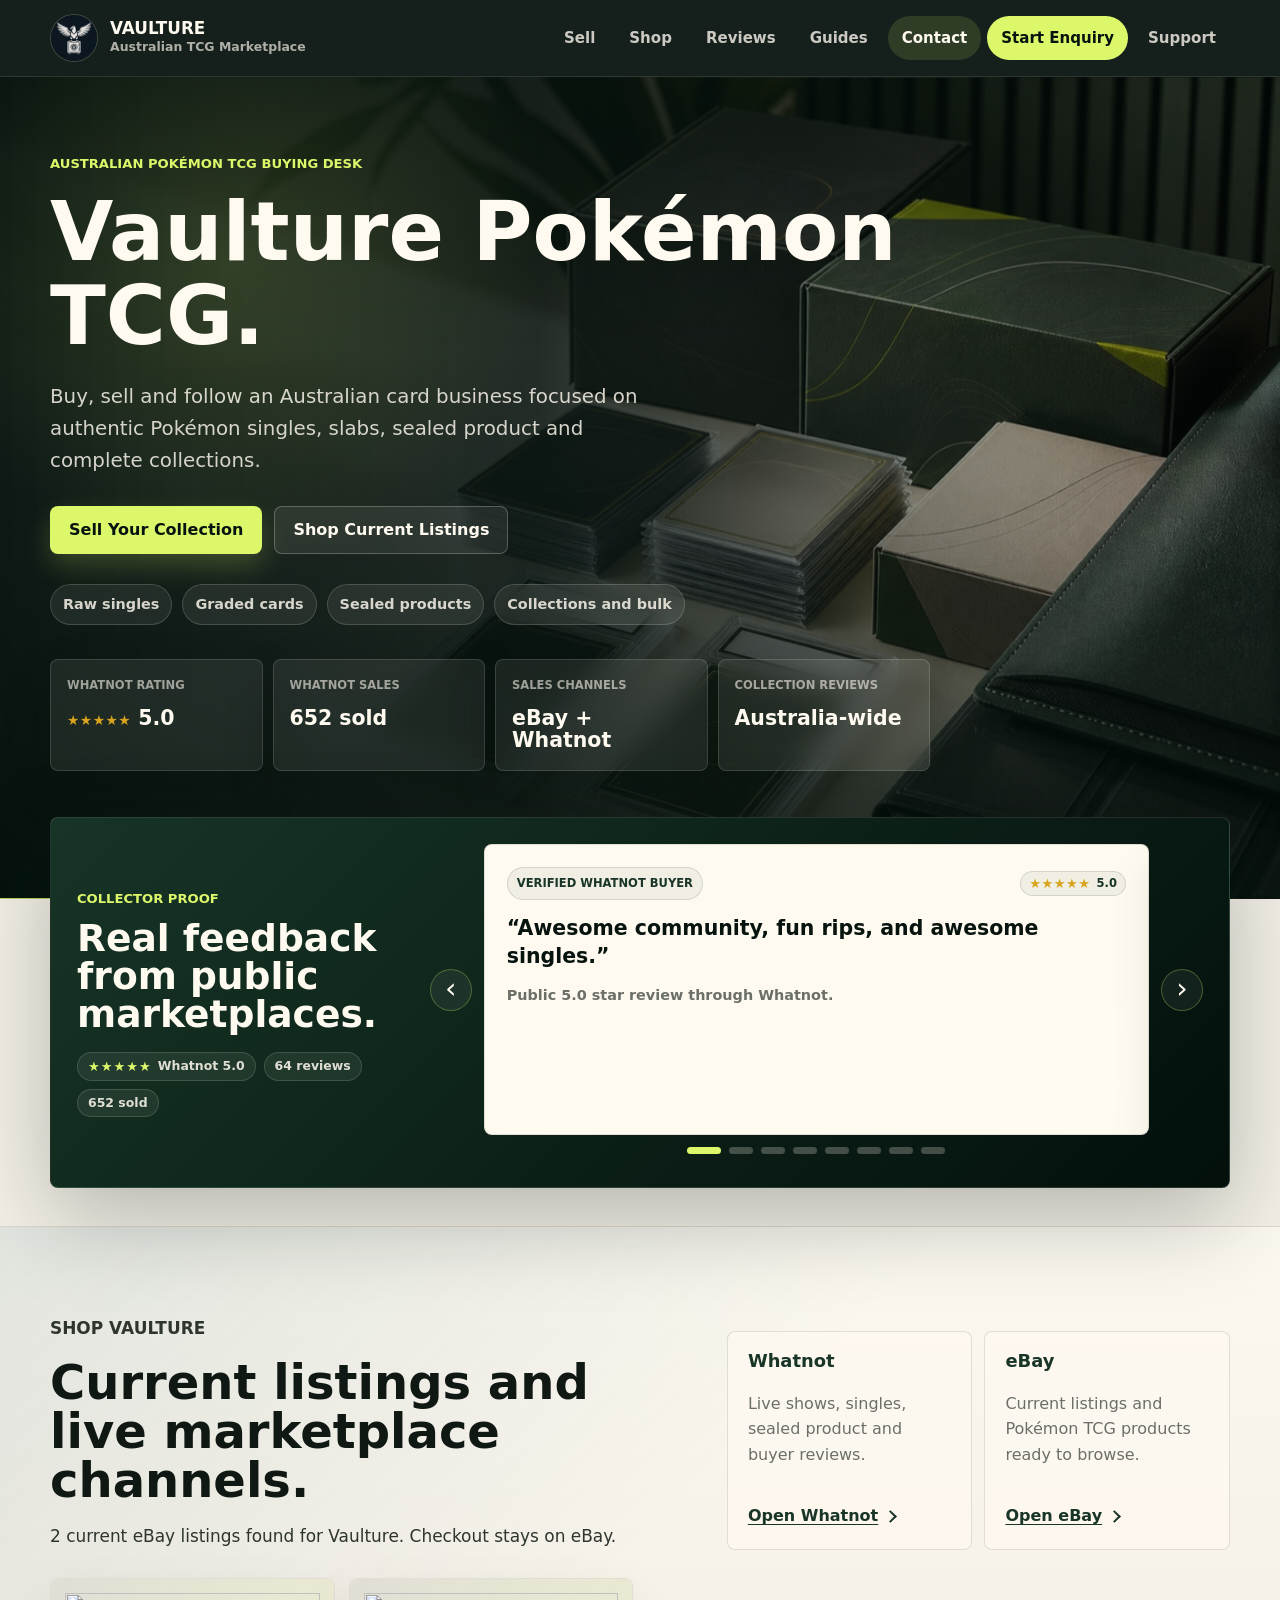
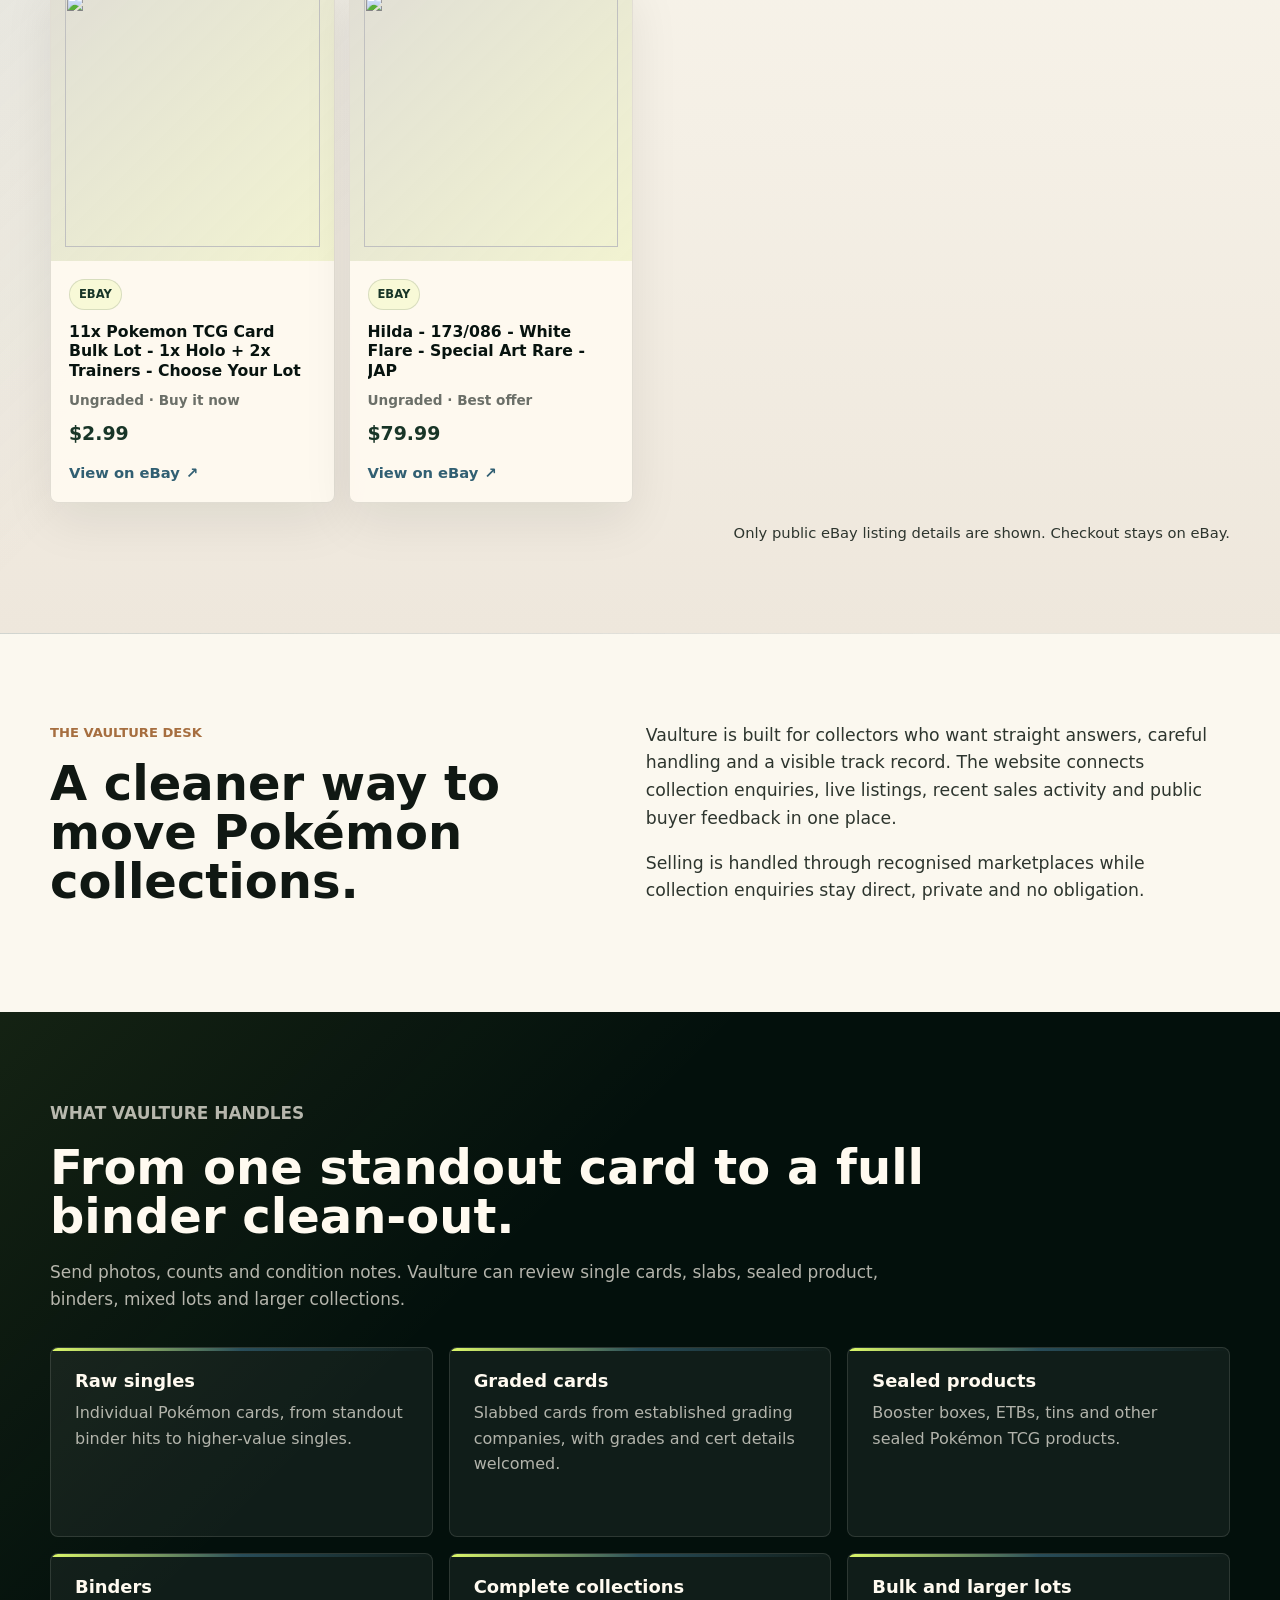
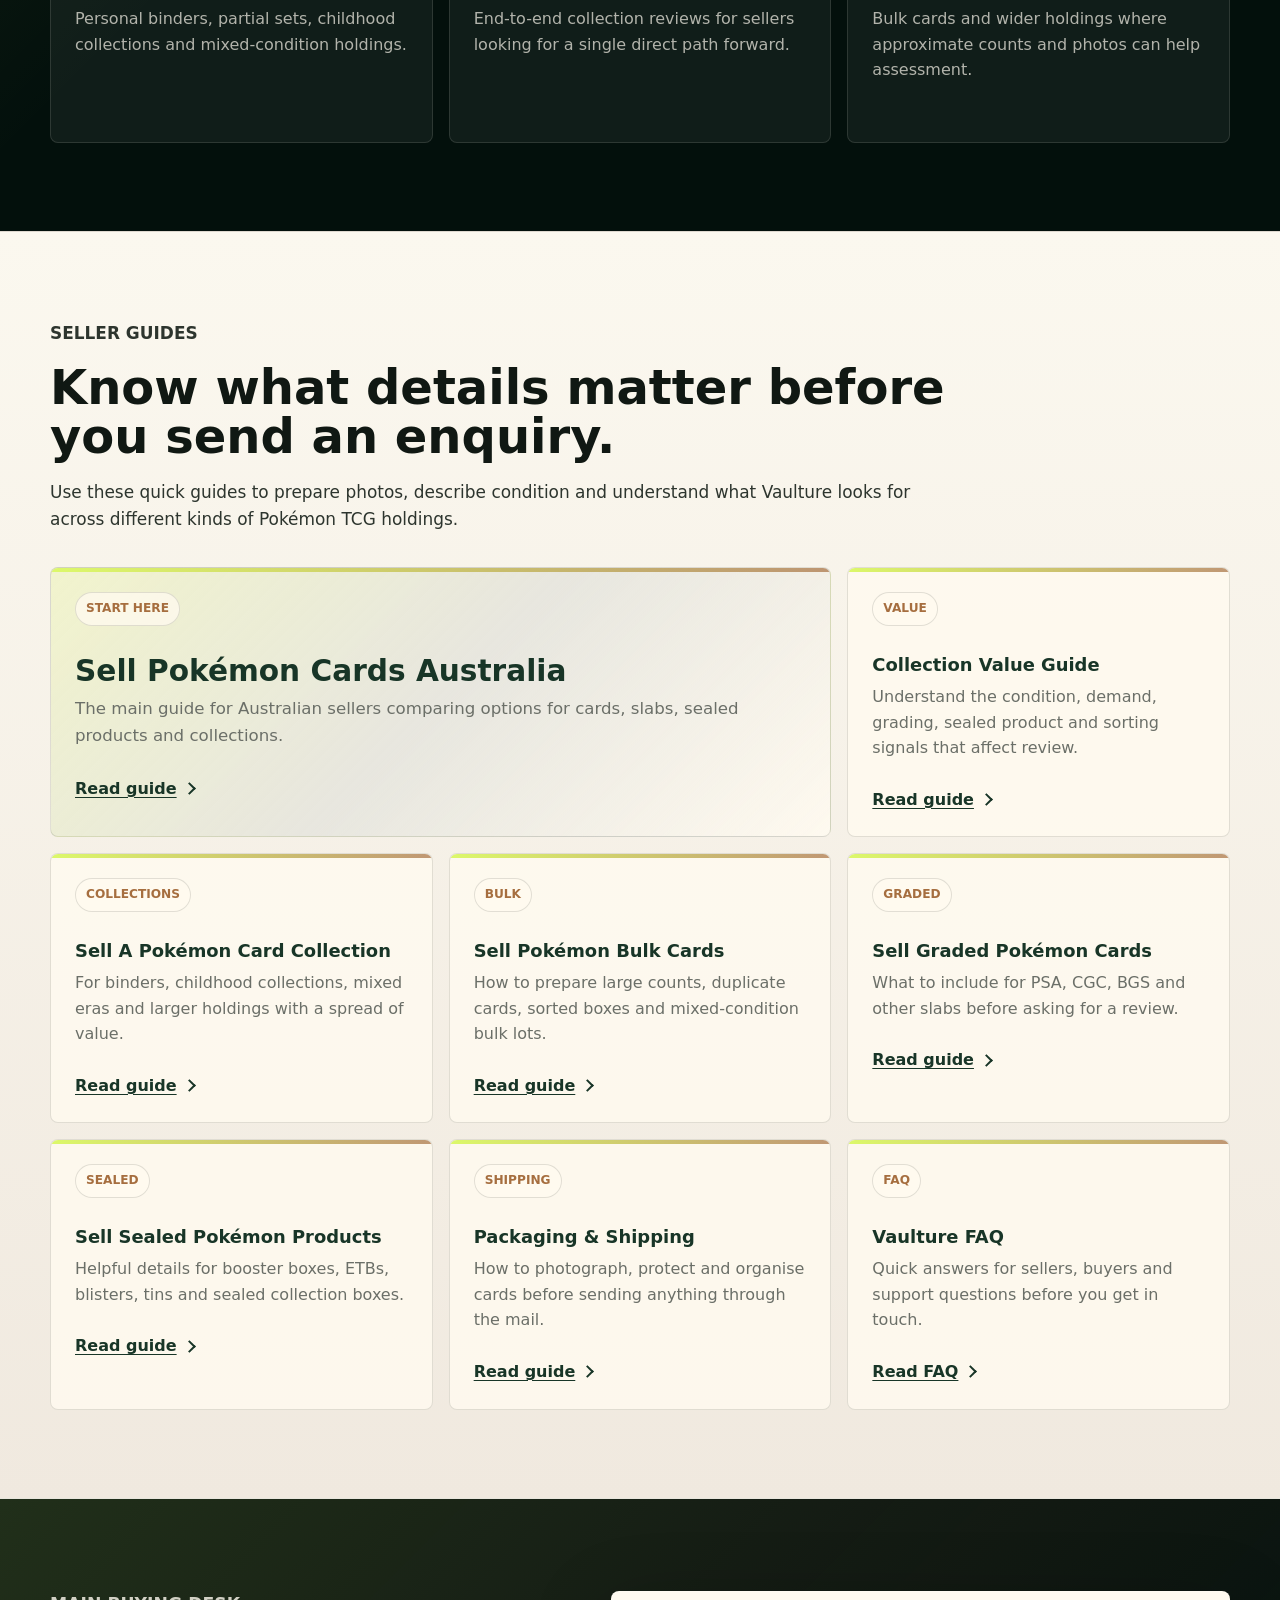
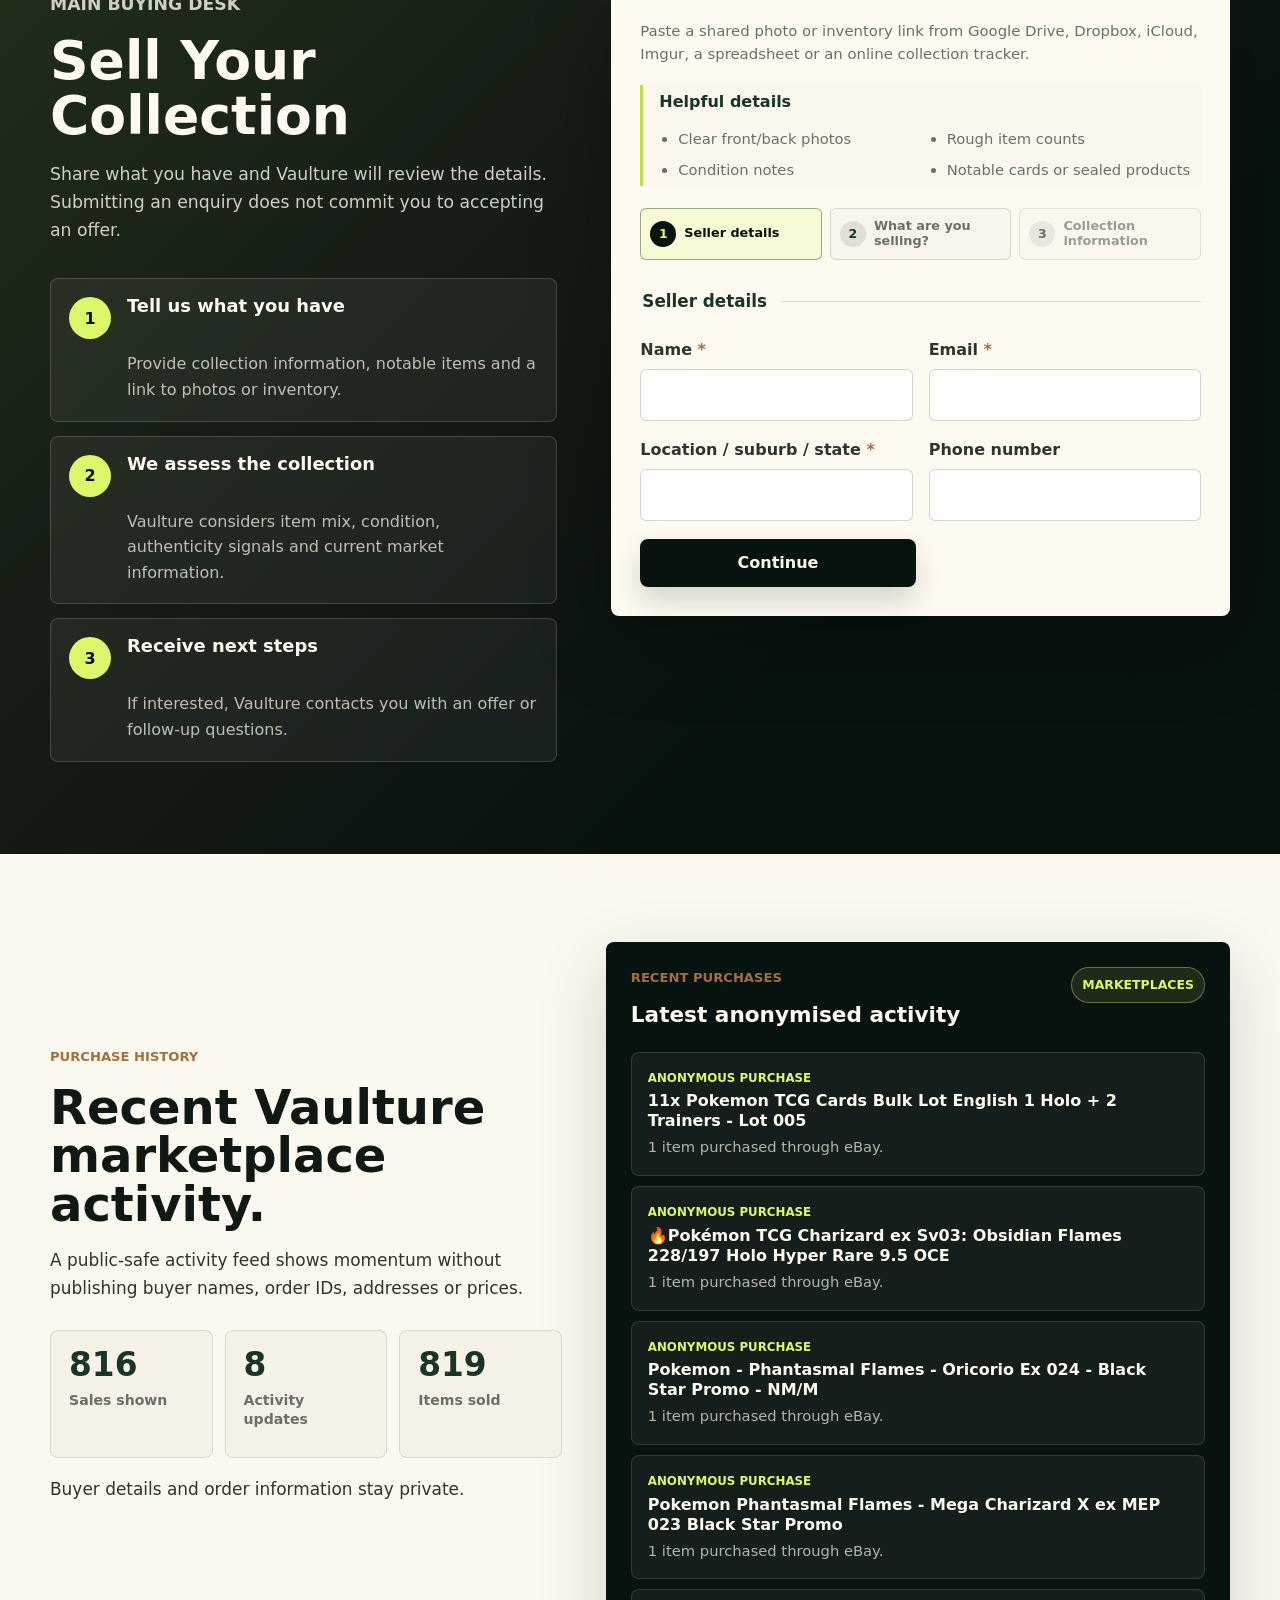
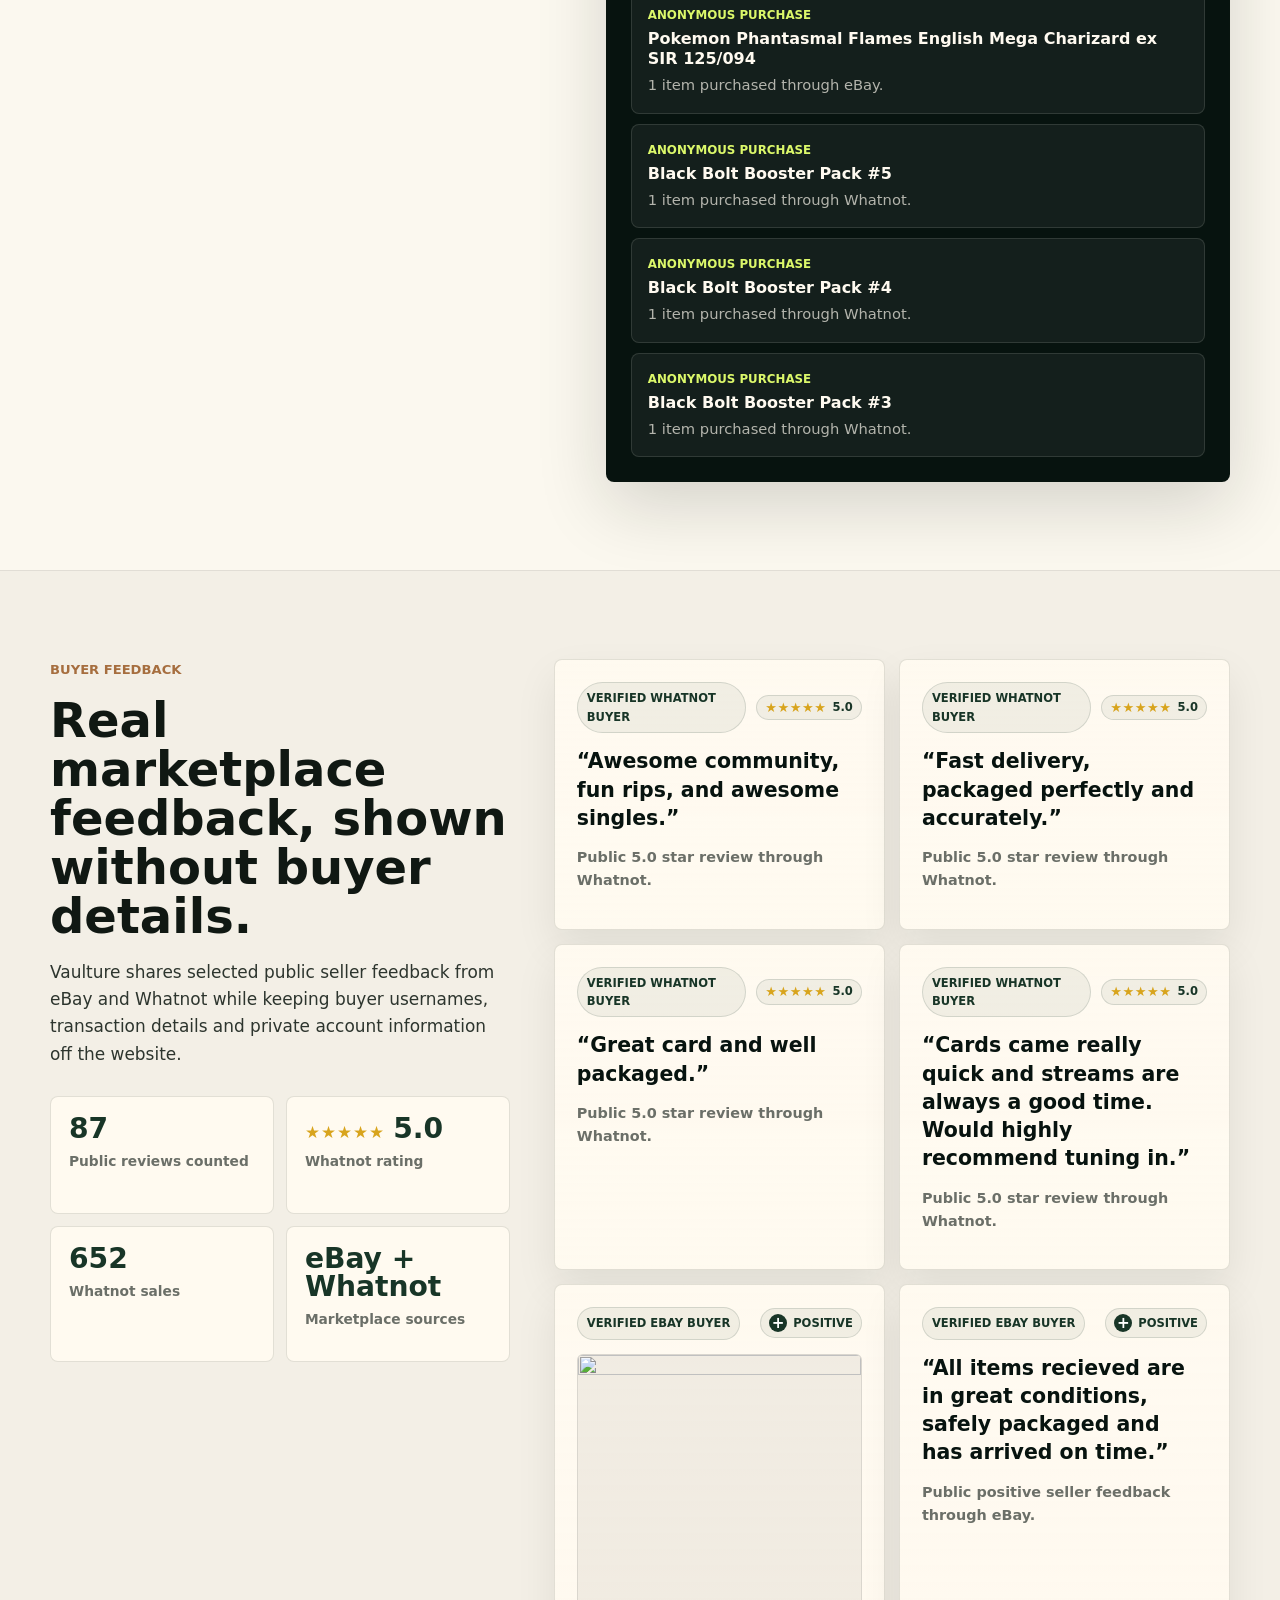
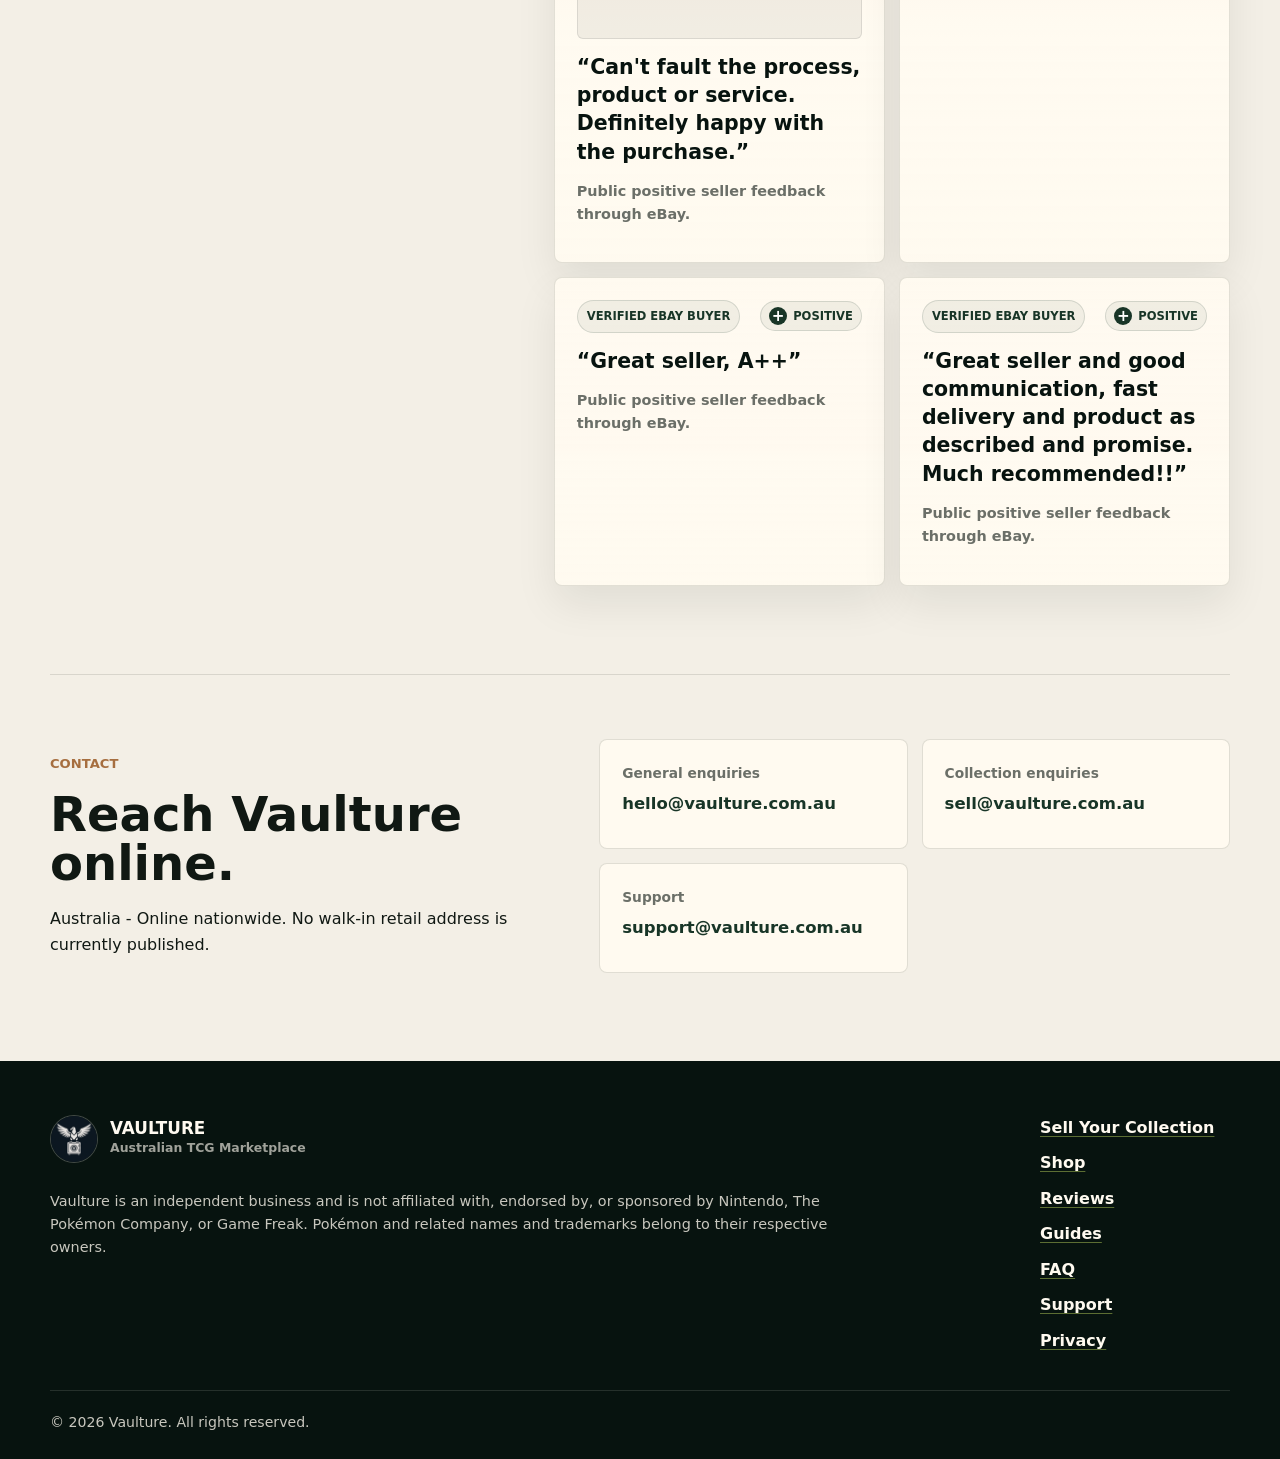
==== commit f805482b: "Add shop, FAQ, value guide, and enquiry wizard" ====
--- a/index.html
+++ b/index.html
@@ -41,7 +41,7 @@
     <link rel="apple-touch-icon" sizes="180x180" href="/assets/icons/apple-touch-icon-solid.png">
     <link rel="manifest" href="/site.webmanifest">
     <link rel="preload" as="image" href="assets/images/collection-hero.jpg" fetchpriority="high">
-    <link rel="stylesheet" href="styles/main.css?v=20260811-sitewide-remodel">
+    <link rel="stylesheet" href="styles/main.css?v=20260811-growth-pages">
 
     <script type="application/ld+json">
       {
@@ -130,7 +130,7 @@
 
         <nav class="primary-nav" id="primary-navigation" aria-label="Primary navigation" data-primary-nav>
           <a href="#sell">Sell</a>
-          <a href="#available-now">Listings</a>
+          <a href="shop.html">Shop</a>
           <a href="#feedback">Reviews</a>
           <a href="#guides">Guides</a>
           <a href="#contact">Contact</a>
@@ -151,7 +151,7 @@
           </p>
           <div class="hero-actions" aria-label="Primary actions">
             <a class="button button-primary" href="#sell">Sell Your Collection</a>
-            <a class="button button-secondary" href="#available-now">View Current Listings</a>
+            <a class="button button-secondary" href="shop.html">Shop Current Listings</a>
           </div>
           <ul class="trust-list" aria-label="Vaulture trust indicators">
             <li>Raw singles</li>
@@ -368,6 +368,12 @@
               <a class="text-link" href="sell-pokemon-cards-australia.html">Read guide</a>
             </article>
             <article class="guide-card">
+              <span>Value</span>
+              <h3>Collection Value Guide</h3>
+              <p>Understand the condition, demand, grading, sealed product and sorting signals that affect review.</p>
+              <a class="text-link" href="collection-value-guide.html">Read guide</a>
+            </article>
+            <article class="guide-card">
               <span>Collections</span>
               <h3>Sell A Pokémon Card Collection</h3>
               <p>For binders, childhood collections, mixed eras and larger holdings with a spread of value.</p>
@@ -396,6 +402,12 @@
               <h3>Packaging &amp; Shipping</h3>
               <p>How to photograph, protect and organise cards before sending anything through the mail.</p>
               <a class="text-link" href="packaging-and-shipping.html">Read guide</a>
+            </article>
+            <article class="guide-card">
+              <span>FAQ</span>
+              <h3>Vaulture FAQ</h3>
+              <p>Quick answers for sellers, buyers and support questions before you get in touch.</p>
+              <a class="text-link" href="faq.html">Read FAQ</a>
             </article>
           </div>
         </div>
@@ -675,9 +687,10 @@
         </div>
         <nav class="footer-nav" aria-label="Footer navigation">
           <a href="sell-pokemon-cards.html">Sell Your Collection</a>
-          <a href="index.html#available-now">Listings</a>
+          <a href="shop.html">Shop</a>
           <a href="index.html#feedback">Reviews</a>
           <a href="index.html#guides">Guides</a>
+          <a href="faq.html">FAQ</a>
           <a href="support.html">Support</a>
           <a href="privacy.html">Privacy</a>
         </nav>
@@ -687,6 +700,6 @@
       </div>
     </footer>
 
-    <script src="scripts/main.js?v=20260811-sitewide-remodel" defer></script>
+    <script src="scripts/main.js?v=20260811-growth-pages" defer></script>
   </body>
 </html>
--- a/styles/main.css
+++ b/styles/main.css
@@ -1119,6 +1119,69 @@
   margin-top: 18px;
 }
 
+.form-wizard-stepper {
+  display: grid;
+  grid-template-columns: repeat(3, minmax(0, 1fr));
+  gap: 8px;
+  margin: 22px 0 8px;
+}
+
+.form-wizard-stepper button {
+  display: grid;
+  grid-template-columns: 26px 1fr;
+  gap: 8px;
+  align-items: center;
+  min-height: 52px;
+  border: 1px solid rgba(16, 24, 19, 0.14);
+  border-radius: var(--radius-sm);
+  background: rgba(247, 242, 232, 0.58);
+  color: var(--color-muted);
+  padding: 9px;
+  font-size: 0.8rem;
+  font-weight: 850;
+  line-height: 1.15;
+  text-align: left;
+}
+
+.form-wizard-stepper button span {
+  display: grid;
+  place-items: center;
+  width: 26px;
+  height: 26px;
+  border-radius: 50%;
+  background: rgba(16, 24, 19, 0.1);
+  color: var(--color-forest);
+  font-size: 0.78rem;
+  font-weight: 900;
+}
+
+.form-wizard-stepper button.is-active {
+  border-color: rgba(24, 53, 39, 0.42);
+  background: rgba(220, 248, 106, 0.2);
+  color: var(--color-forest-deep);
+}
+
+.form-wizard-stepper button.is-active span {
+  background: var(--color-forest-deep);
+  color: var(--color-lime);
+}
+
+.form-wizard-stepper button:disabled {
+  cursor: default;
+  opacity: 0.68;
+}
+
+.form-wizard-actions {
+  display: grid;
+  grid-template-columns: repeat(2, minmax(0, 1fr));
+  gap: 10px;
+  margin-top: 18px;
+}
+
+.form-wizard-actions .button {
+  width: 100%;
+}
+
 .submit-note {
   margin: 14px 0 0;
 }
@@ -1333,6 +1396,193 @@
   margin: 18px 0 0;
   font-size: 0.92rem;
   text-align: right;
+}
+
+.listing-toolbar {
+  display: flex;
+  flex-wrap: wrap;
+  justify-content: space-between;
+  gap: 14px;
+  align-items: center;
+  margin-bottom: 22px;
+}
+
+.listing-filter-group {
+  display: flex;
+  flex-wrap: wrap;
+  gap: 8px;
+}
+
+.filter-chip {
+  min-height: 38px;
+  border: 1px solid rgba(16, 24, 19, 0.14);
+  border-radius: 999px;
+  background: rgba(255, 250, 240, 0.72);
+  color: var(--color-ink-soft);
+  padding: 8px 12px;
+  font-size: 0.85rem;
+  font-weight: 850;
+  transition: background 160ms ease, border-color 160ms ease, color 160ms ease, transform 160ms ease;
+}
+
+.filter-chip:hover {
+  border-color: rgba(24, 53, 39, 0.32);
+  transform: translateY(-1px);
+}
+
+.filter-chip.is-active {
+  border-color: rgba(24, 53, 39, 0.48);
+  background: var(--color-forest-deep);
+  color: var(--color-paper);
+}
+
+.listing-filter-count {
+  margin: 0;
+  color: var(--color-muted);
+  font-size: 0.9rem;
+  font-weight: 720;
+}
+
+.shop-proof-grid,
+.value-factor-grid,
+.value-step-grid,
+.faq-topic-grid {
+  display: grid;
+  grid-template-columns: repeat(3, minmax(0, 1fr));
+  gap: 16px;
+}
+
+.shop-proof-card,
+.value-factor-card,
+.value-step-card,
+.faq-topic-card {
+  position: relative;
+  overflow: hidden;
+  min-height: 210px;
+  border: 1px solid rgba(16, 24, 19, 0.12);
+  border-radius: var(--radius-md);
+  background: var(--color-paper);
+  padding: 24px;
+  box-shadow: 0 16px 42px rgba(16, 24, 19, 0.06);
+}
+
+.shop-proof-card::before,
+.value-factor-card::before,
+.value-step-card::before,
+.faq-topic-card::before {
+  content: "";
+  position: absolute;
+  inset: 0 0 auto;
+  height: 3px;
+  background: linear-gradient(90deg, var(--color-lime), rgba(166, 110, 63, 0.58), transparent);
+}
+
+.shop-proof-card span,
+.value-factor-card span,
+.value-step-card span,
+.faq-topic-card span {
+  display: inline-flex;
+  margin-bottom: 30px;
+  color: var(--color-clay);
+  font-size: 0.76rem;
+  font-weight: 850;
+  text-transform: uppercase;
+}
+
+.shop-proof-card h3,
+.value-factor-card h3,
+.value-step-card h3,
+.faq-topic-card h3 {
+  color: var(--color-forest);
+}
+
+.shop-proof-card p,
+.value-factor-card p,
+.value-step-card p,
+.faq-topic-card p {
+  margin-bottom: 0;
+  color: var(--color-muted);
+}
+
+.shop-proof-card-featured,
+.value-factor-card-featured {
+  grid-column: span 2;
+  background:
+    linear-gradient(135deg, rgba(220, 248, 106, 0.2), rgba(49, 95, 114, 0.08), rgba(255, 250, 240, 0.94)),
+    var(--color-cream);
+}
+
+.shop-proof-card-featured h3,
+.value-factor-card-featured h3 {
+  font-size: 1.75rem;
+}
+
+.value-signal-panel,
+.faq-contact-panel {
+  border: 1px solid rgba(255, 250, 240, 0.14);
+  border-radius: var(--radius-md);
+  background:
+    linear-gradient(135deg, rgba(24, 53, 39, 0.96), rgba(3, 16, 12, 0.99)),
+    var(--color-forest-deep);
+  color: rgba(255, 250, 240, 0.78);
+  padding: clamp(24px, 4vw, 36px);
+  box-shadow: var(--shadow-deep);
+}
+
+.value-signal-panel h2,
+.faq-contact-panel h2 {
+  color: var(--color-paper);
+}
+
+.value-signal-panel p,
+.faq-contact-panel p {
+  color: rgba(255, 250, 240, 0.72);
+}
+
+.signal-list {
+  display: grid;
+  gap: 10px;
+  margin: 24px 0 0;
+  padding: 0;
+  list-style: none;
+}
+
+.signal-list li {
+  display: grid;
+  grid-template-columns: 26px 1fr;
+  gap: 10px;
+  align-items: start;
+  color: rgba(255, 250, 240, 0.82);
+  font-weight: 760;
+}
+
+.signal-list li::before {
+  content: "";
+  width: 26px;
+  height: 26px;
+  border-radius: 50%;
+  background:
+    linear-gradient(135deg, var(--color-lime), rgba(220, 248, 106, 0.58)),
+    var(--color-lime);
+  box-shadow: inset 0 0 0 8px rgba(3, 16, 12, 0.3);
+}
+
+.faq-page-layout {
+  display: grid;
+  grid-template-columns: minmax(0, 0.38fr) minmax(0, 1fr);
+  gap: 52px;
+  align-items: start;
+}
+
+.faq-page-sidebar {
+  position: sticky;
+  top: calc(var(--header-height) + 28px);
+  display: grid;
+  gap: 14px;
+}
+
+.faq-page-sidebar .guide-sidebar-card {
+  background: var(--color-cream);
 }
 
 .activity-section {
@@ -2591,6 +2841,10 @@
   gap: 10px;
 }
 
+.faq-list + .faq-list {
+  margin-top: 28px;
+}
+
 .faq-list details {
   border: 1px solid rgba(16, 24, 19, 0.12);
   border-radius: var(--radius-md);
@@ -2737,6 +2991,7 @@
   .testimonials-layout,
   .support-detail-layout,
   .guide-layout,
+  .faq-page-layout,
   .seller-prep-layout,
   .trust-section-grid {
     grid-template-columns: 1fr;
@@ -2747,6 +3002,7 @@
   .activity-copy,
   .testimonials-copy,
   .guide-sidebar,
+  .faq-page-sidebar,
   .seller-prep-copy,
   .faq-layout-premium .section-heading {
     position: static;
@@ -2760,6 +3016,10 @@
   .buy-grid,
   .guide-card-grid,
   .listing-grid,
+  .shop-proof-grid,
+  .value-factor-grid,
+  .value-step-grid,
+  .faq-topic-grid,
   .hero-proof-grid,
   .support-channel-grid,
   .sell-timeline {
@@ -2775,6 +3035,11 @@
   }
 
   .guide-card-featured {
+    grid-column: span 2;
+  }
+
+  .shop-proof-card-featured,
+  .value-factor-card-featured {
     grid-column: span 2;
   }
 
@@ -2970,6 +3235,10 @@
   .marketplace-grid,
   .guide-card-grid,
   .listing-grid,
+  .shop-proof-grid,
+  .value-factor-grid,
+  .value-step-grid,
+  .faq-topic-grid,
   .hero-proof-grid,
   .activity-summary,
   .testimonial-stats,
@@ -2996,6 +3265,10 @@
   .guide-sidebar-card,
   .guide-callout,
   .buy-card,
+  .shop-proof-card,
+  .value-factor-card,
+  .value-step-card,
+  .faq-topic-card,
   .support-card,
   .support-checklist article,
   .prep-checklist article,
@@ -3031,6 +3304,11 @@
     grid-column: auto;
   }
 
+  .shop-proof-card-featured,
+  .value-factor-card-featured {
+    grid-column: auto;
+  }
+
   .hero-proof-grid article,
   .guide-card {
     min-height: auto;
@@ -3109,6 +3387,16 @@
 
   .listings-updated {
     text-align: left;
+  }
+
+  .listing-toolbar {
+    align-items: stretch;
+    flex-direction: column;
+  }
+
+  .form-wizard-stepper,
+  .form-wizard-actions {
+    grid-template-columns: 1fr;
   }
 }
 
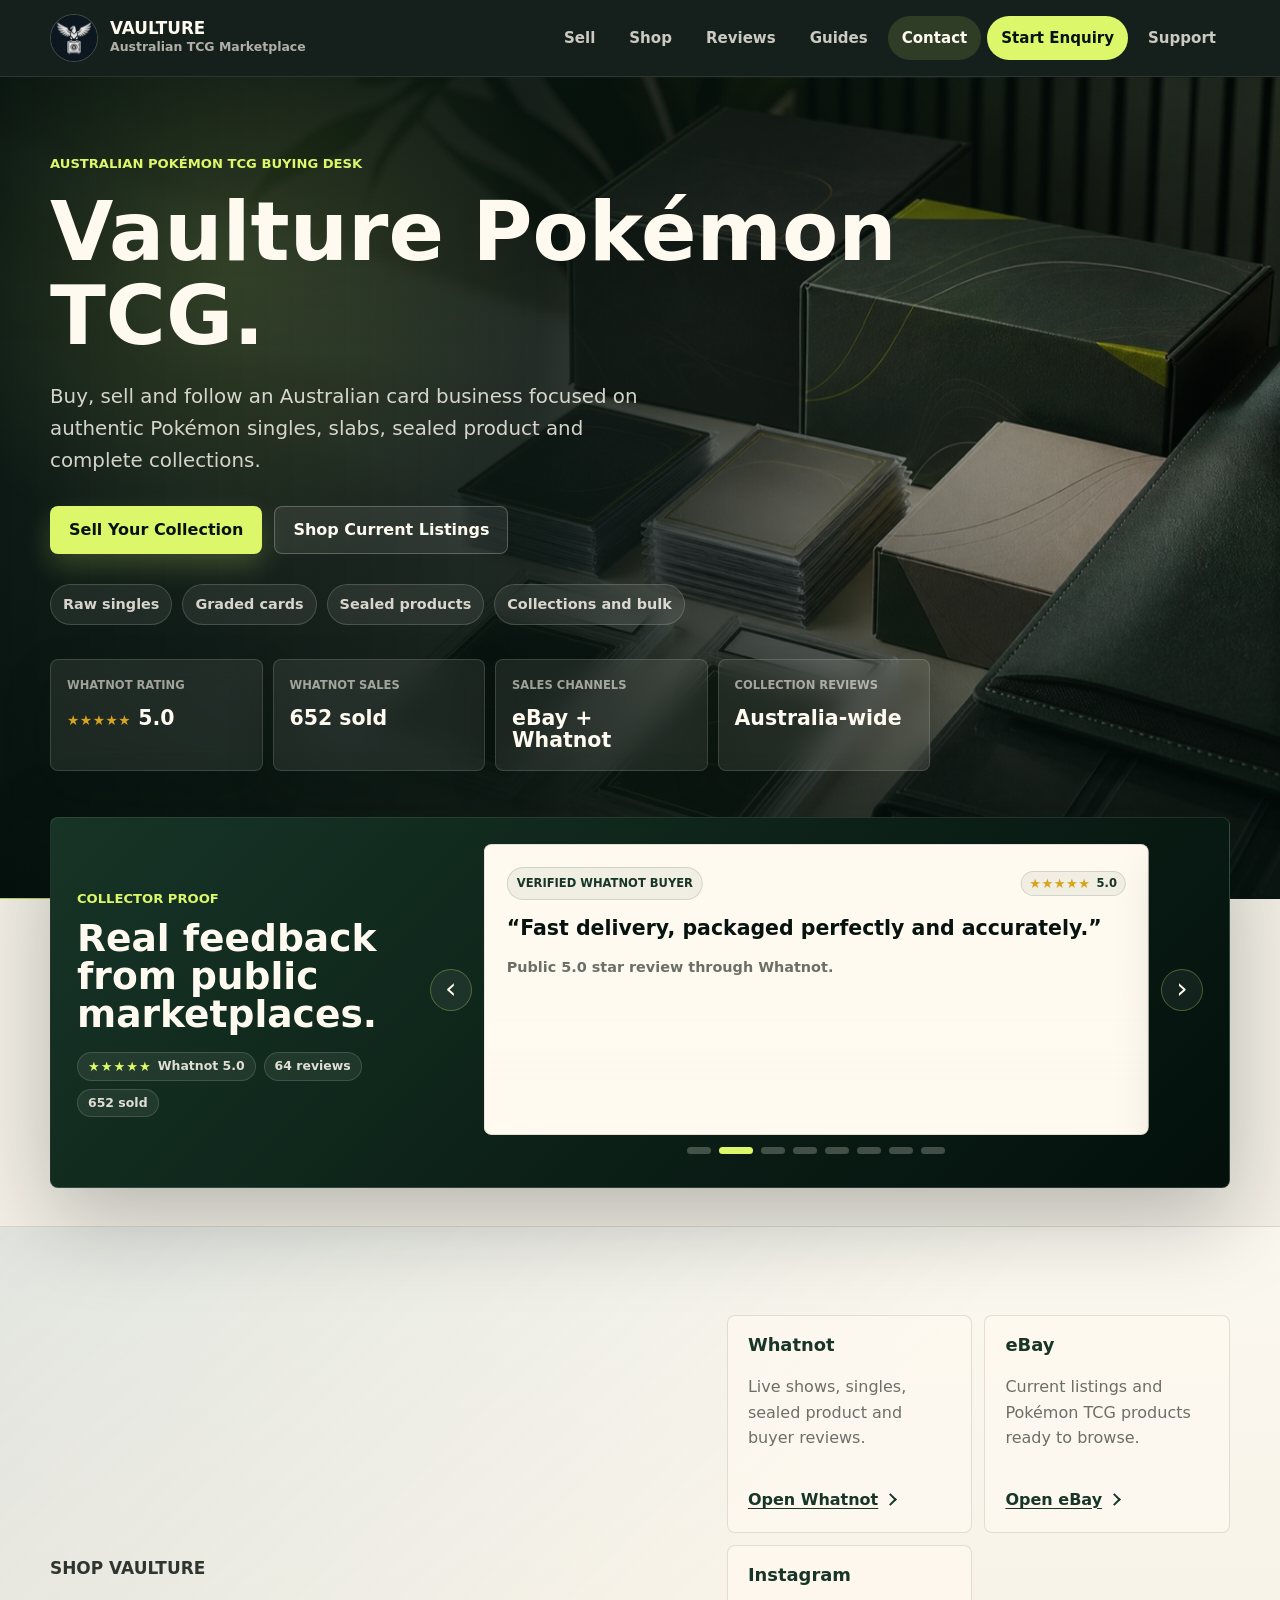
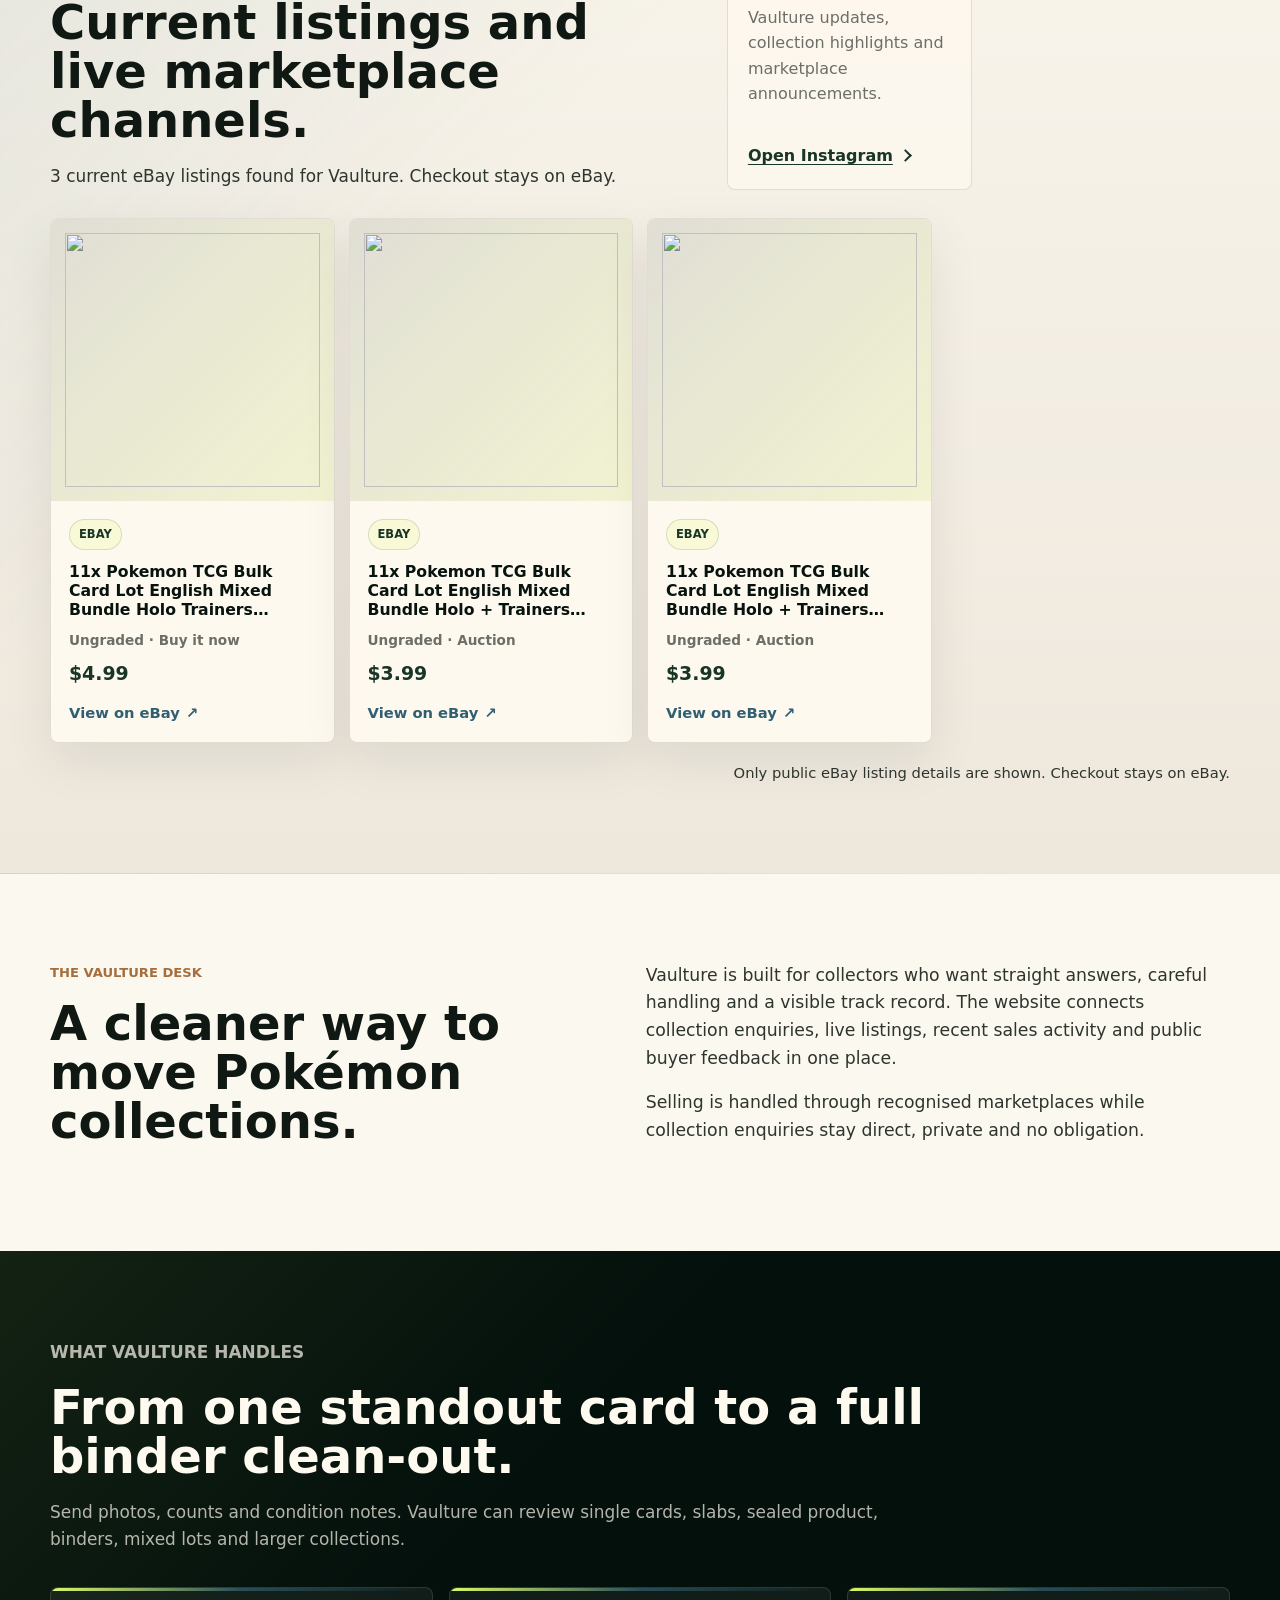
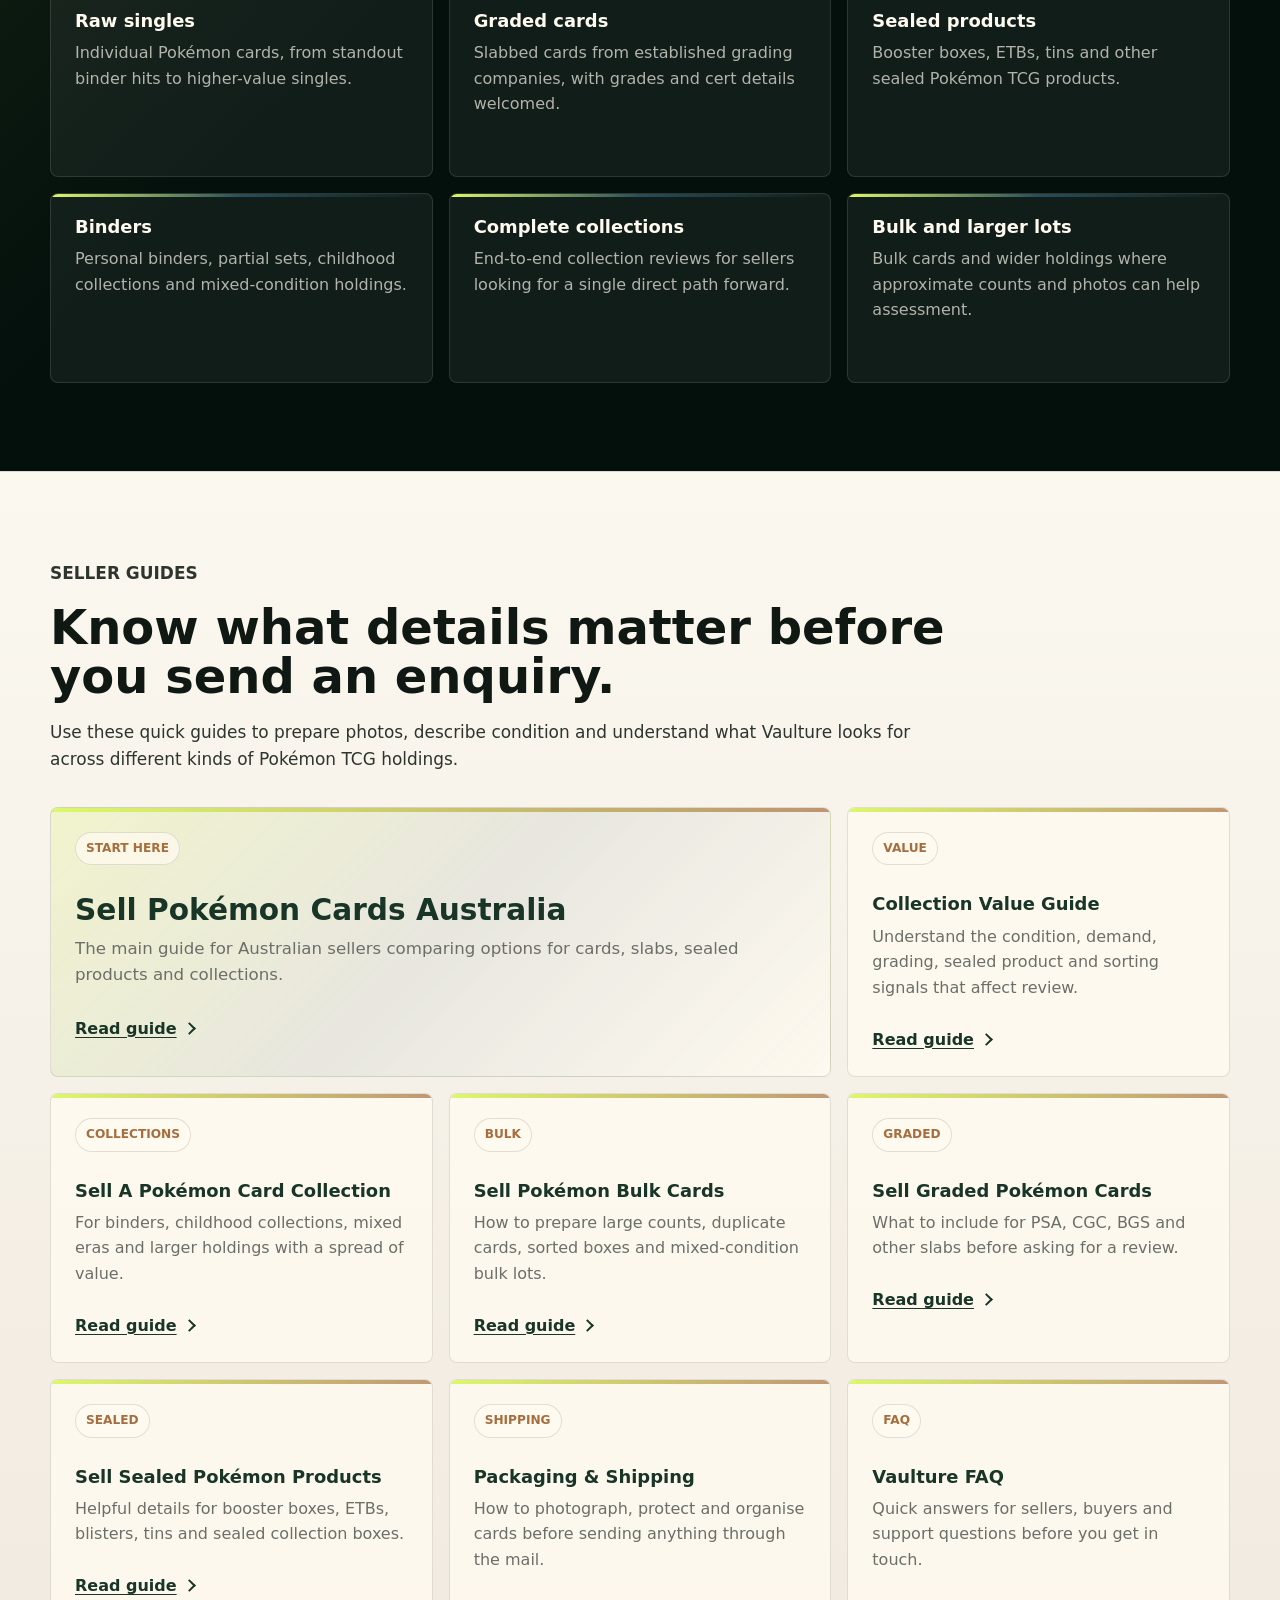
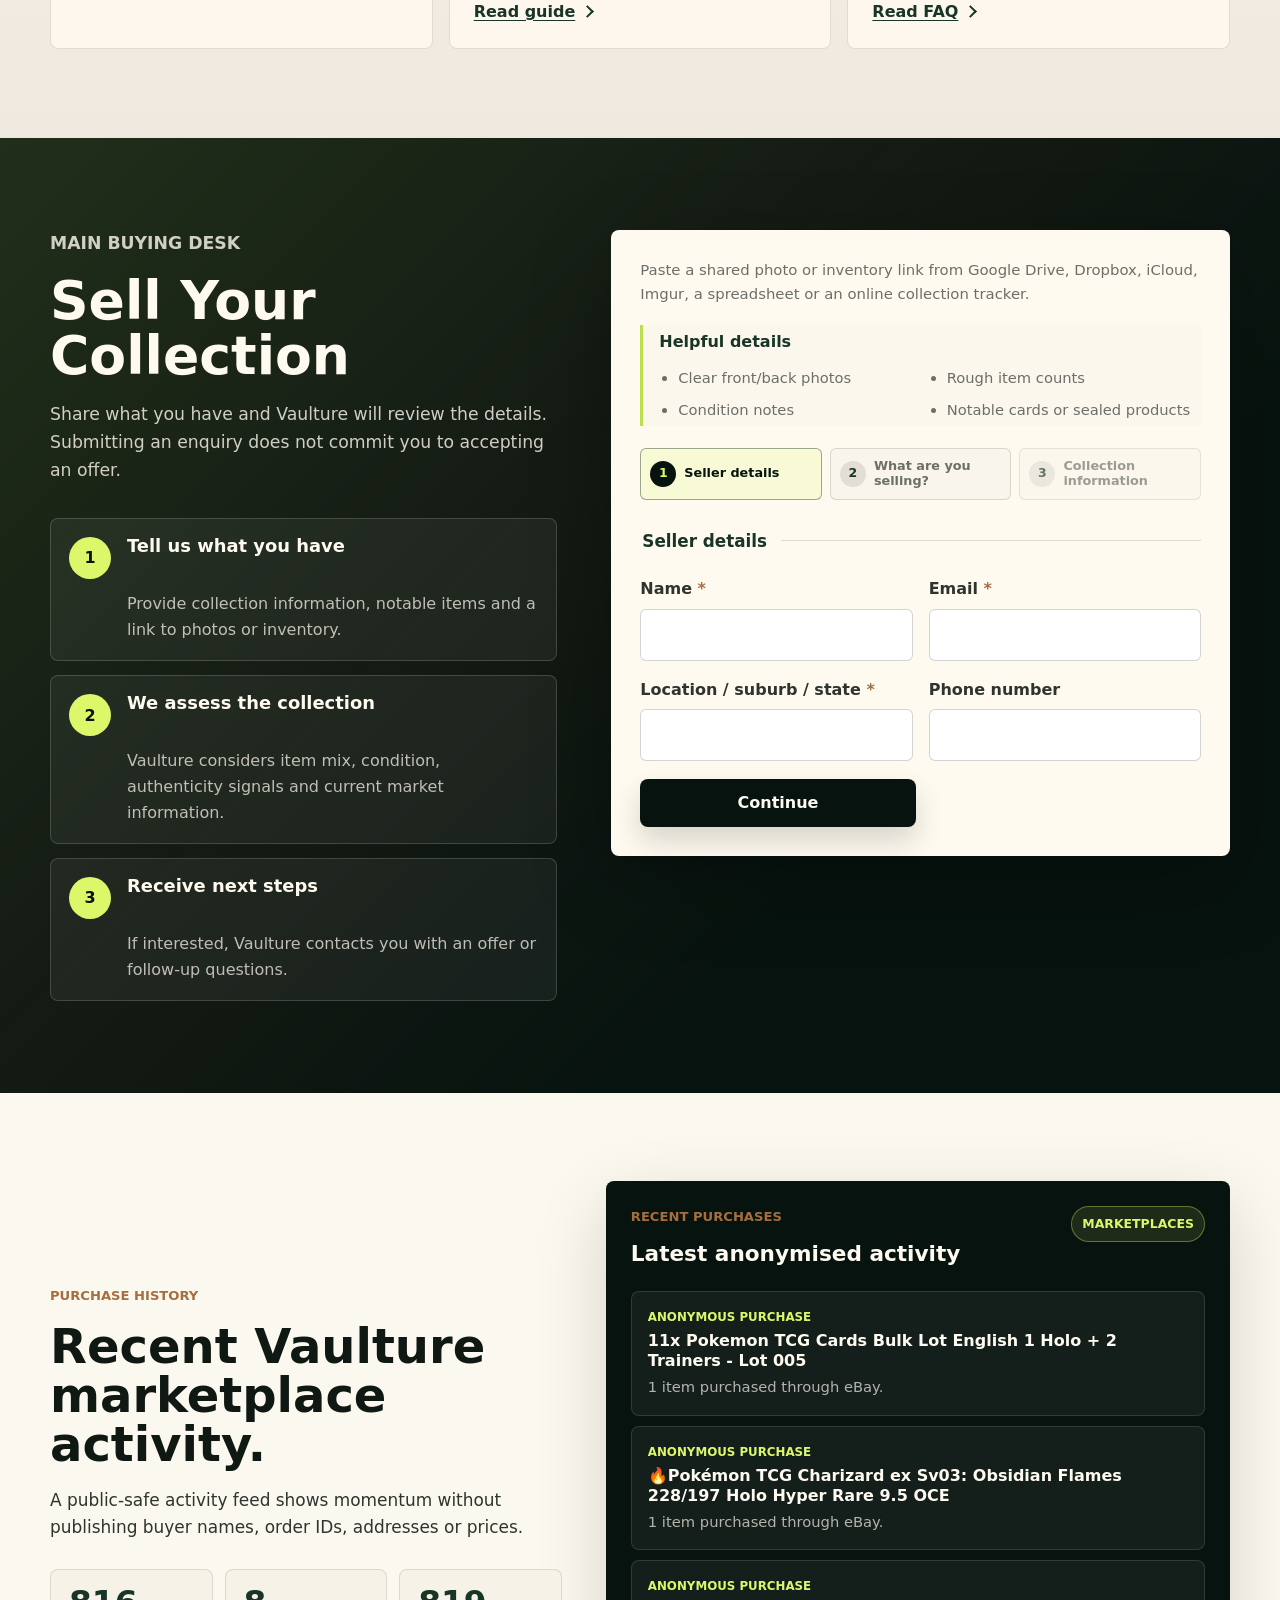
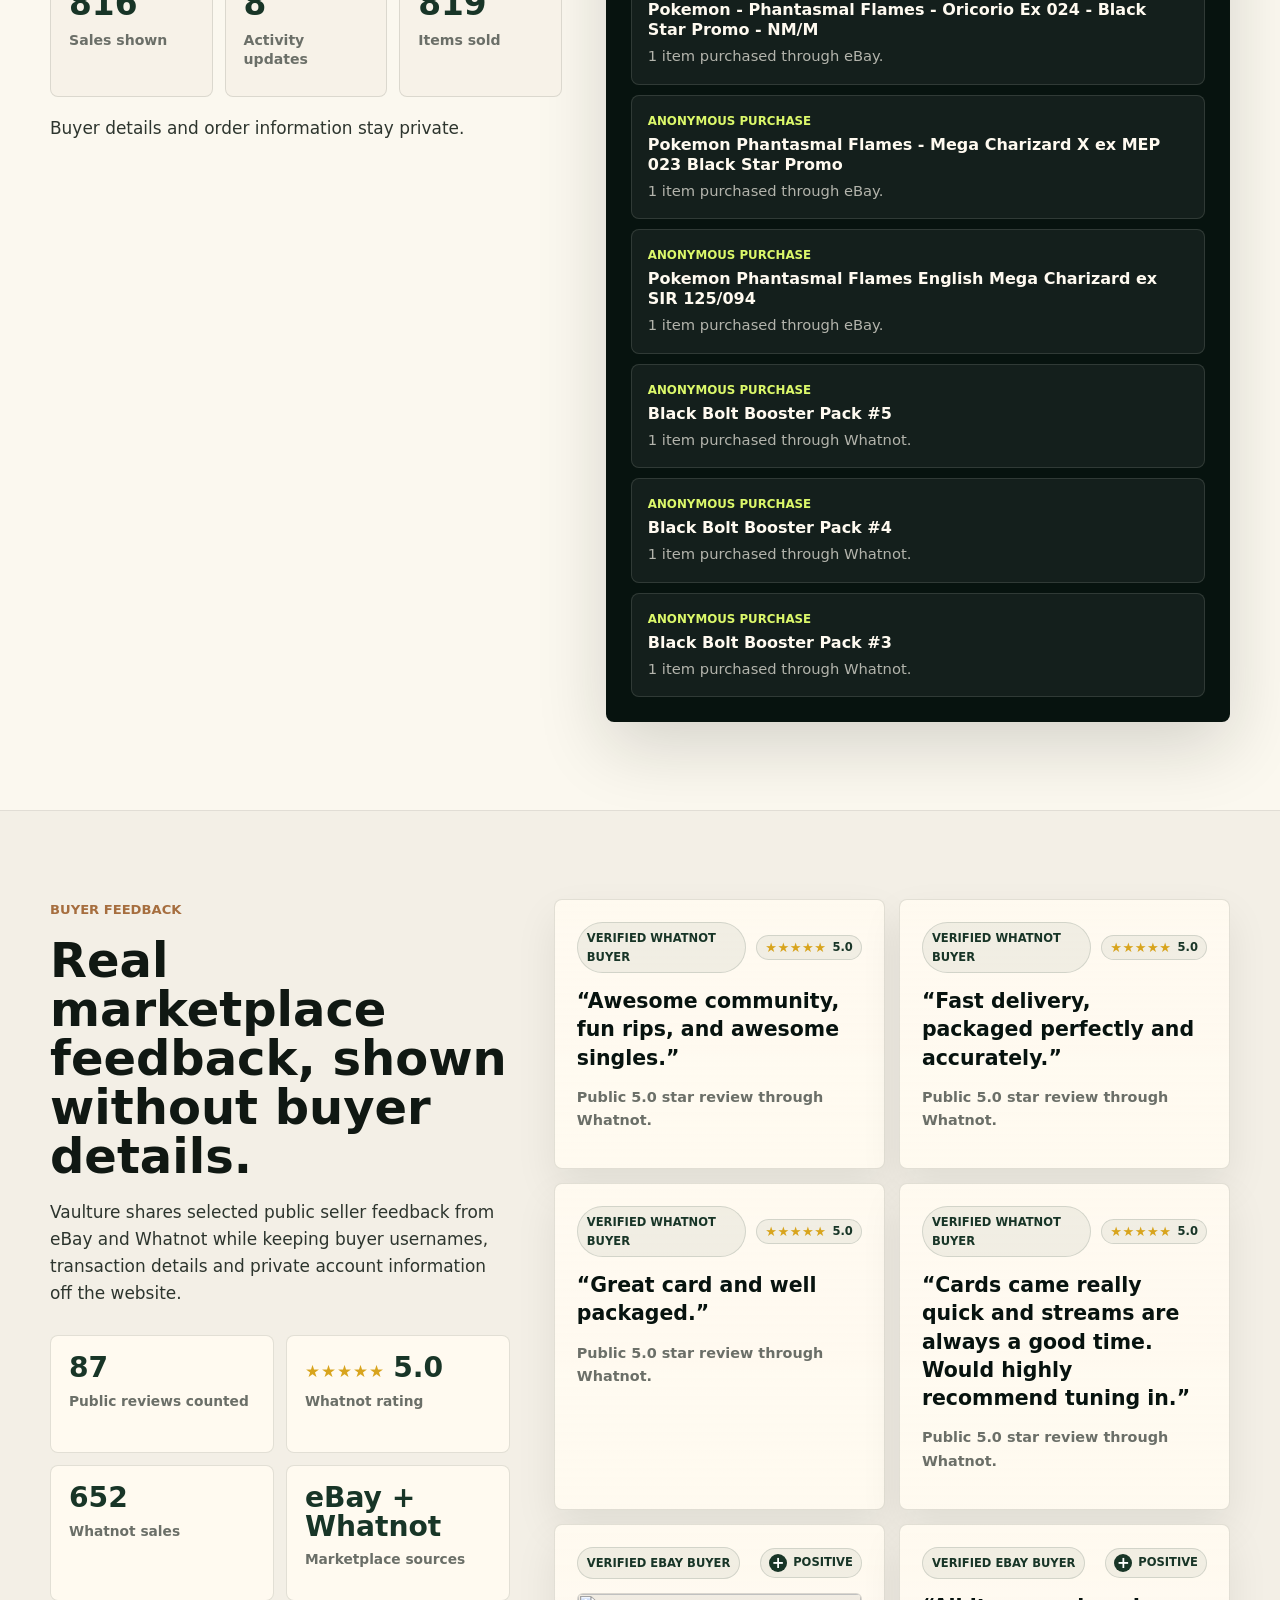
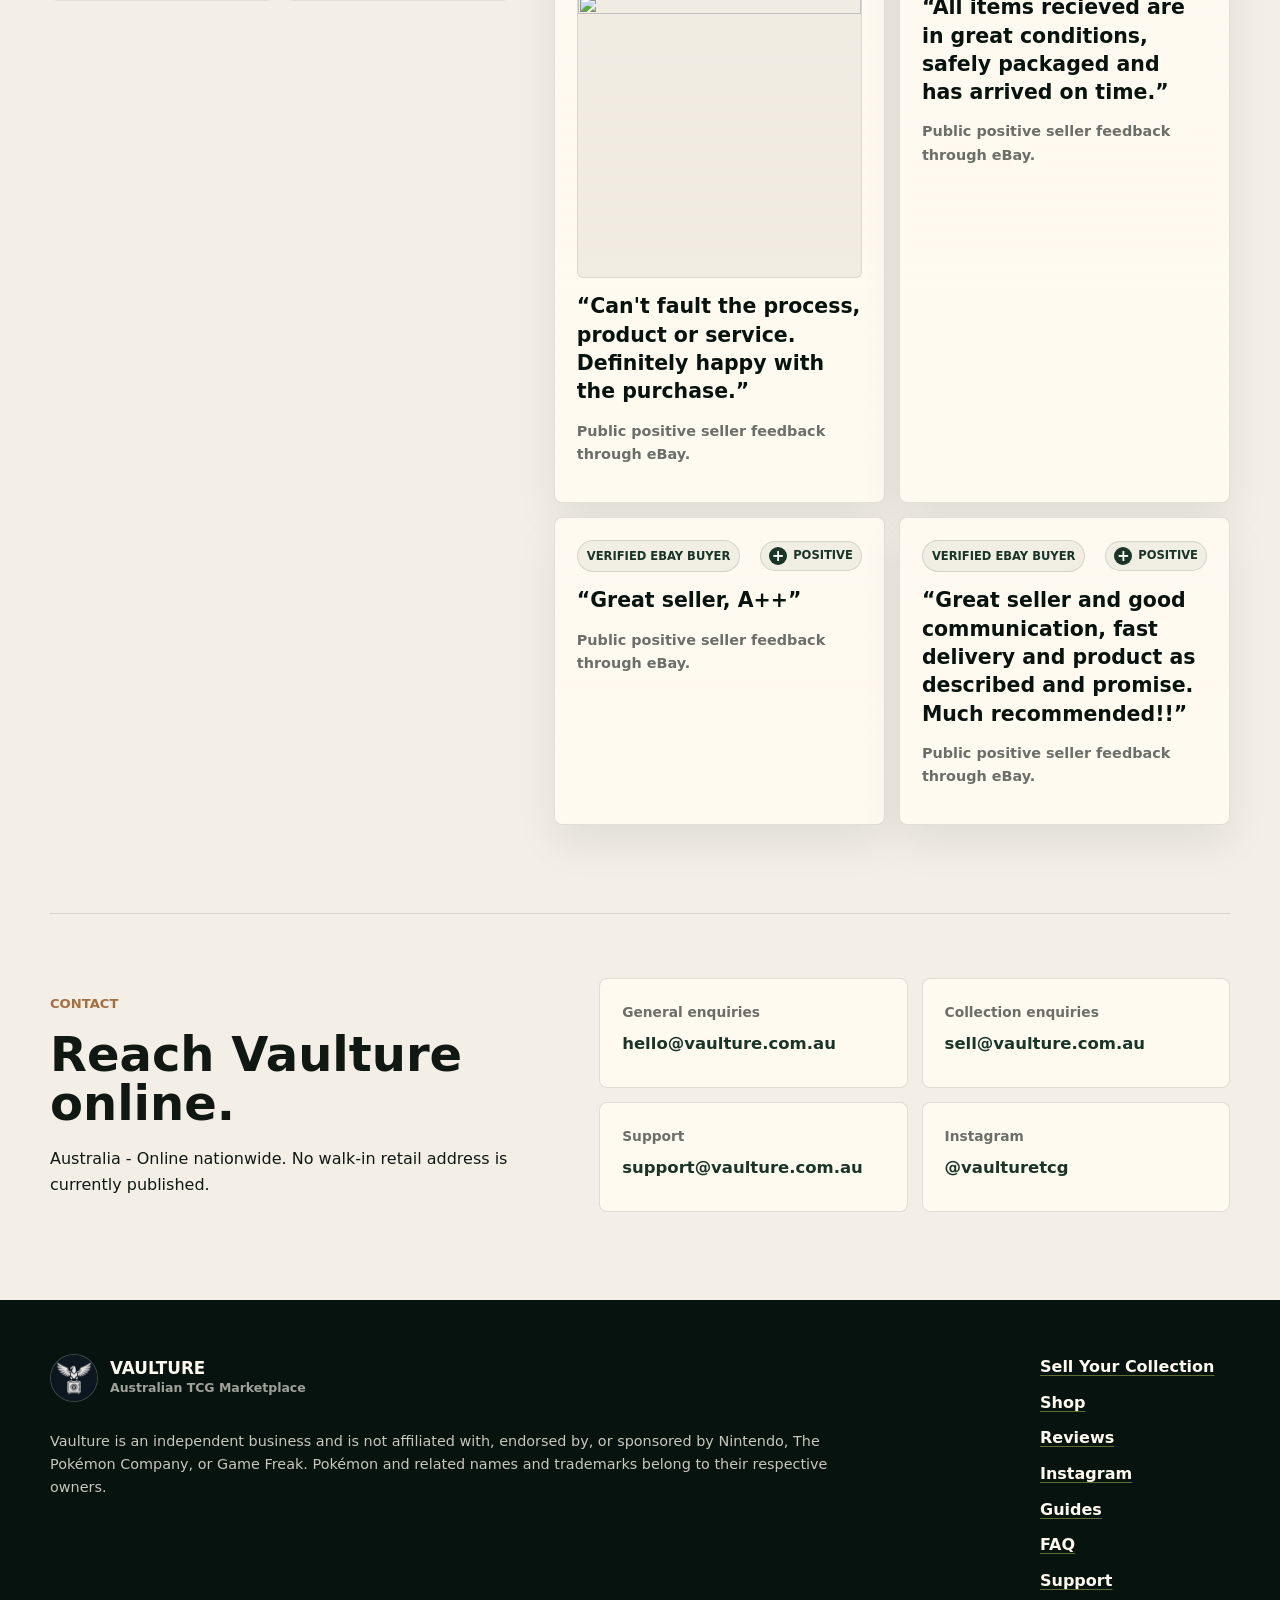
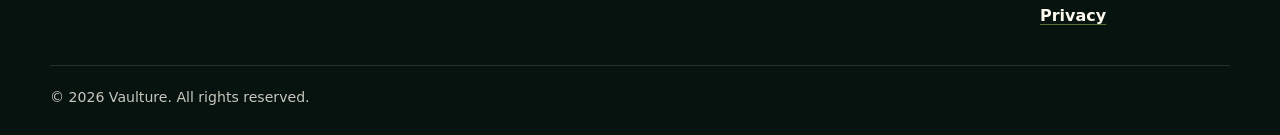
==== commit ef39035b: "Add Vaulture Instagram links" ====
--- a/index.html
+++ b/index.html
@@ -56,7 +56,8 @@
             "email": "hello@vaulture.com.au",
             "sameAs": [
               "https://www.whatnot.com/en-AU/user/vaulture",
-              "https://www.ebay.com.au/usr/vaultureau"
+              "https://www.ebay.com.au/usr/vaultureau",
+              "https://www.instagram.com/vaulturetcg/"
             ],
             "areaServed": {
               "@type": "Country",
@@ -266,6 +267,19 @@
                   Open eBay
                 </a>
               </article>
+              <article class="marketplace-card">
+                <h3>Instagram</h3>
+                <p>Vaulture updates, collection highlights and marketplace announcements.</p>
+                <a
+                  class="text-link"
+                  href="https://www.instagram.com/vaulturetcg/"
+                  target="_blank"
+                  rel="noopener noreferrer"
+                  aria-label="Open Vaulture on Instagram in a new tab"
+                >
+                  Open Instagram
+                </a>
+              </article>
             </div>
           </div>
 
@@ -651,7 +665,7 @@
             <h2 id="contact-title">Reach Vaulture online.</h2>
             <p>Australia - Online nationwide. No walk-in retail address is currently published.</p>
           </div>
-          <div class="contact-links" aria-label="Contact email addresses">
+          <div class="contact-links" aria-label="Contact and social links">
             <a href="mailto:hello@vaulture.com.au">
               <span>General enquiries</span>
               hello@vaulture.com.au
@@ -663,6 +677,10 @@
             <a href="mailto:support@vaulture.com.au">
               <span>Support</span>
               support@vaulture.com.au
+            </a>
+            <a href="https://www.instagram.com/vaulturetcg/" target="_blank" rel="noopener noreferrer">
+              <span>Instagram</span>
+              @vaulturetcg
             </a>
           </div>
         </div>
@@ -689,6 +707,7 @@
           <a href="sell-pokemon-cards.html">Sell Your Collection</a>
           <a href="shop.html">Shop</a>
           <a href="index.html#feedback">Reviews</a>
+          <a href="https://www.instagram.com/vaulturetcg/" target="_blank" rel="noopener noreferrer">Instagram</a>
           <a href="index.html#guides">Guides</a>
           <a href="faq.html">FAQ</a>
           <a href="support.html">Support</a>
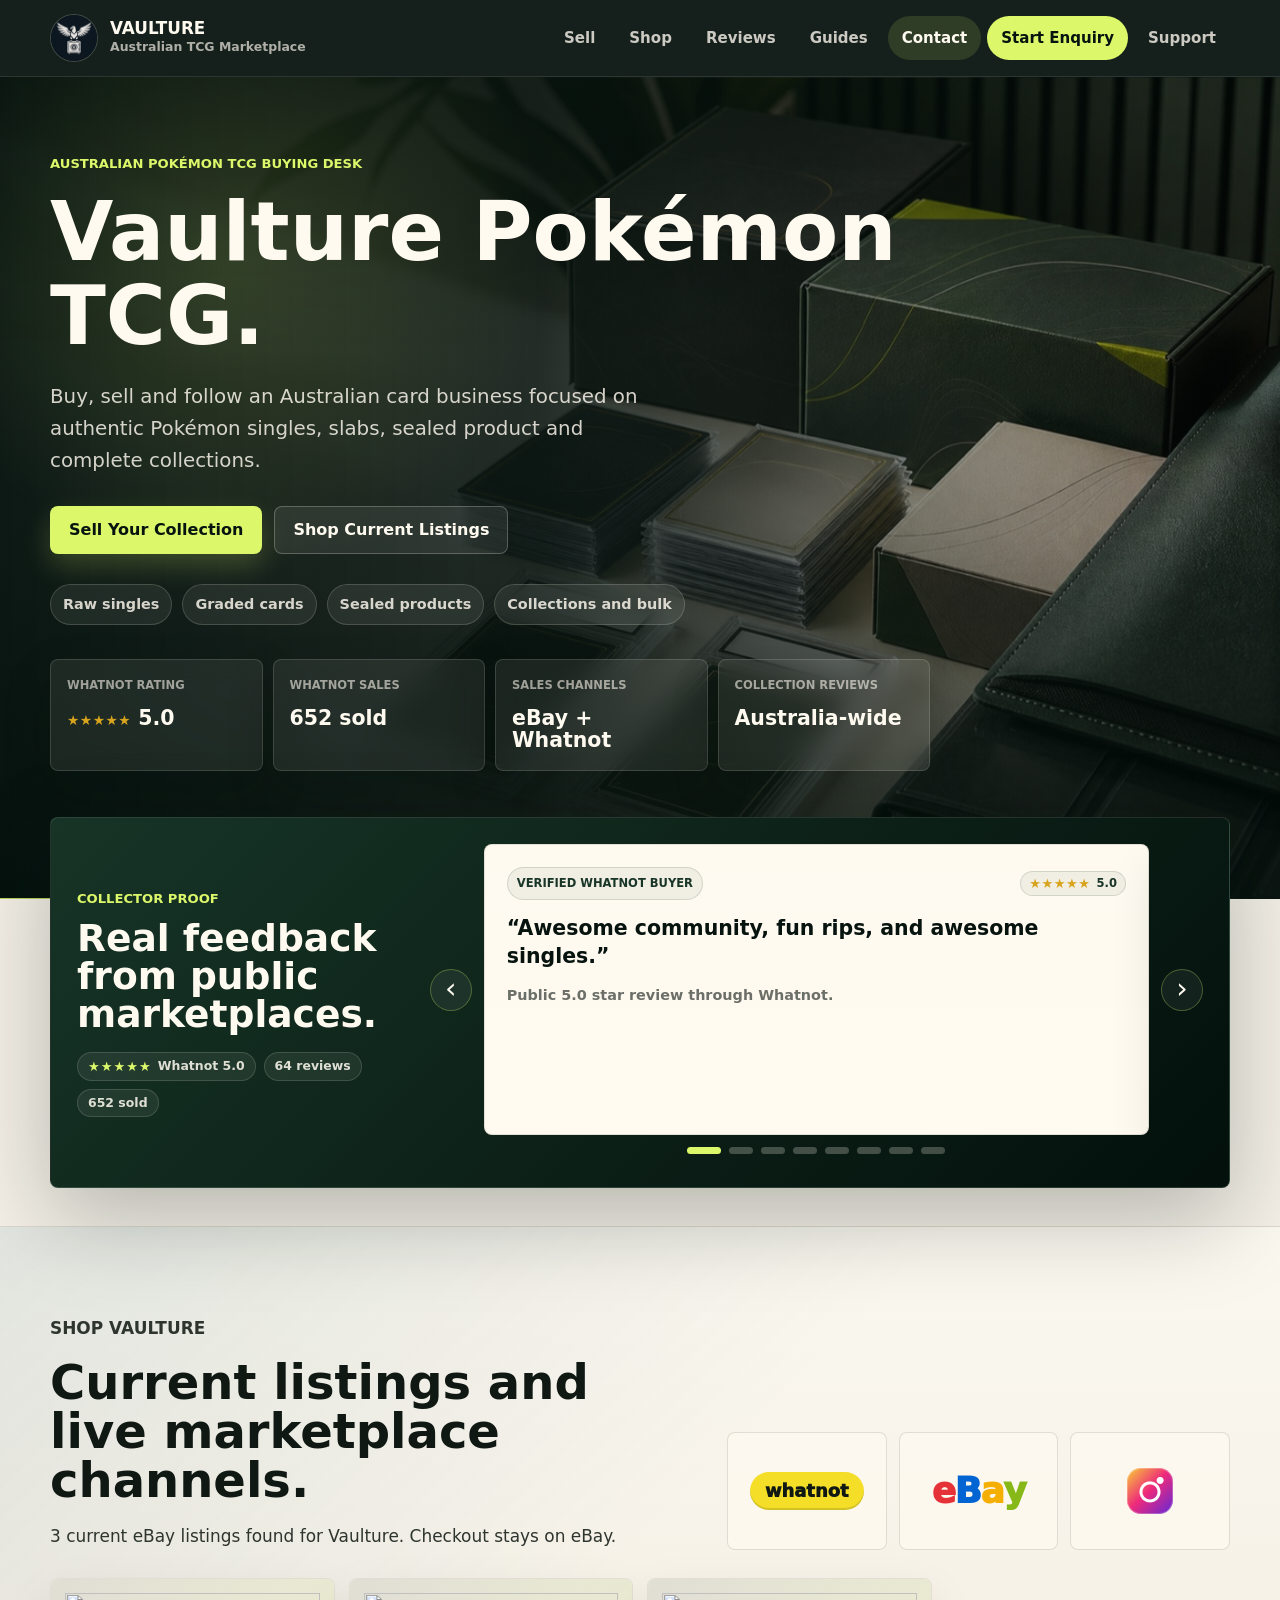
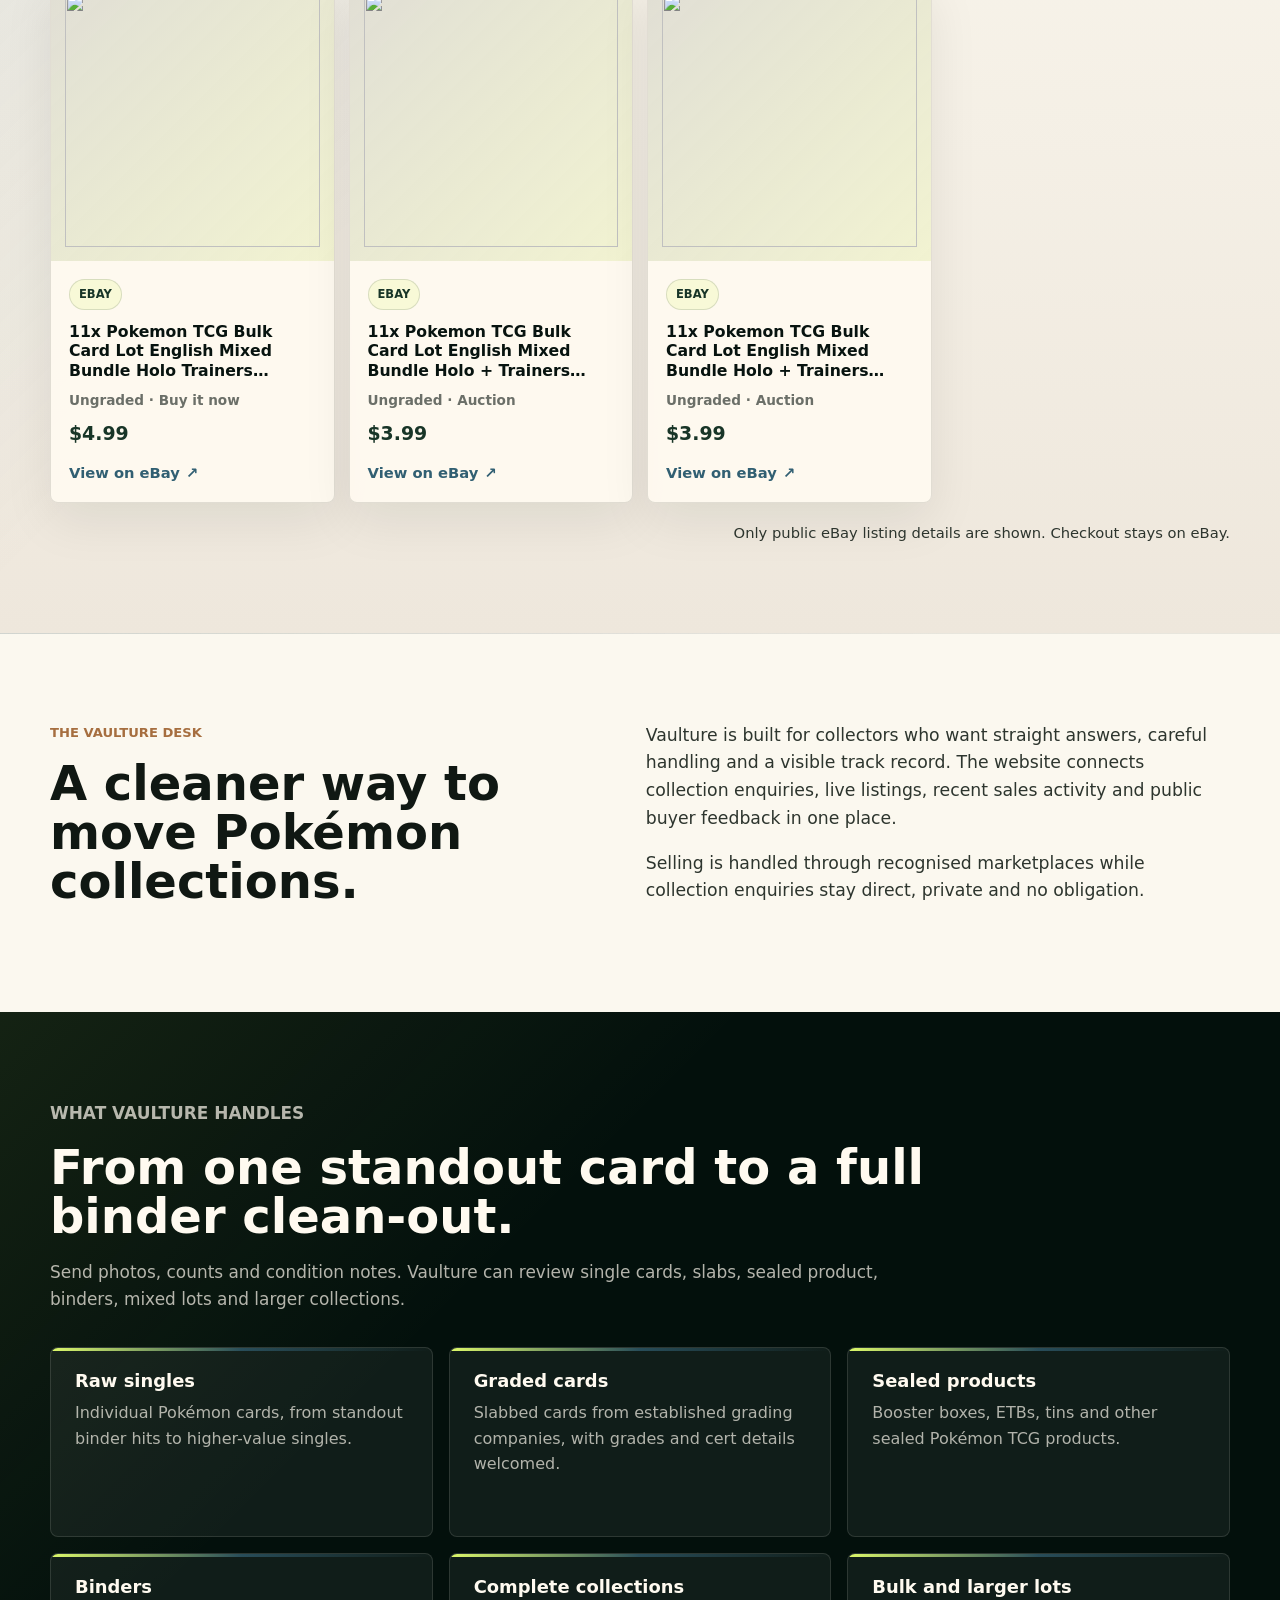
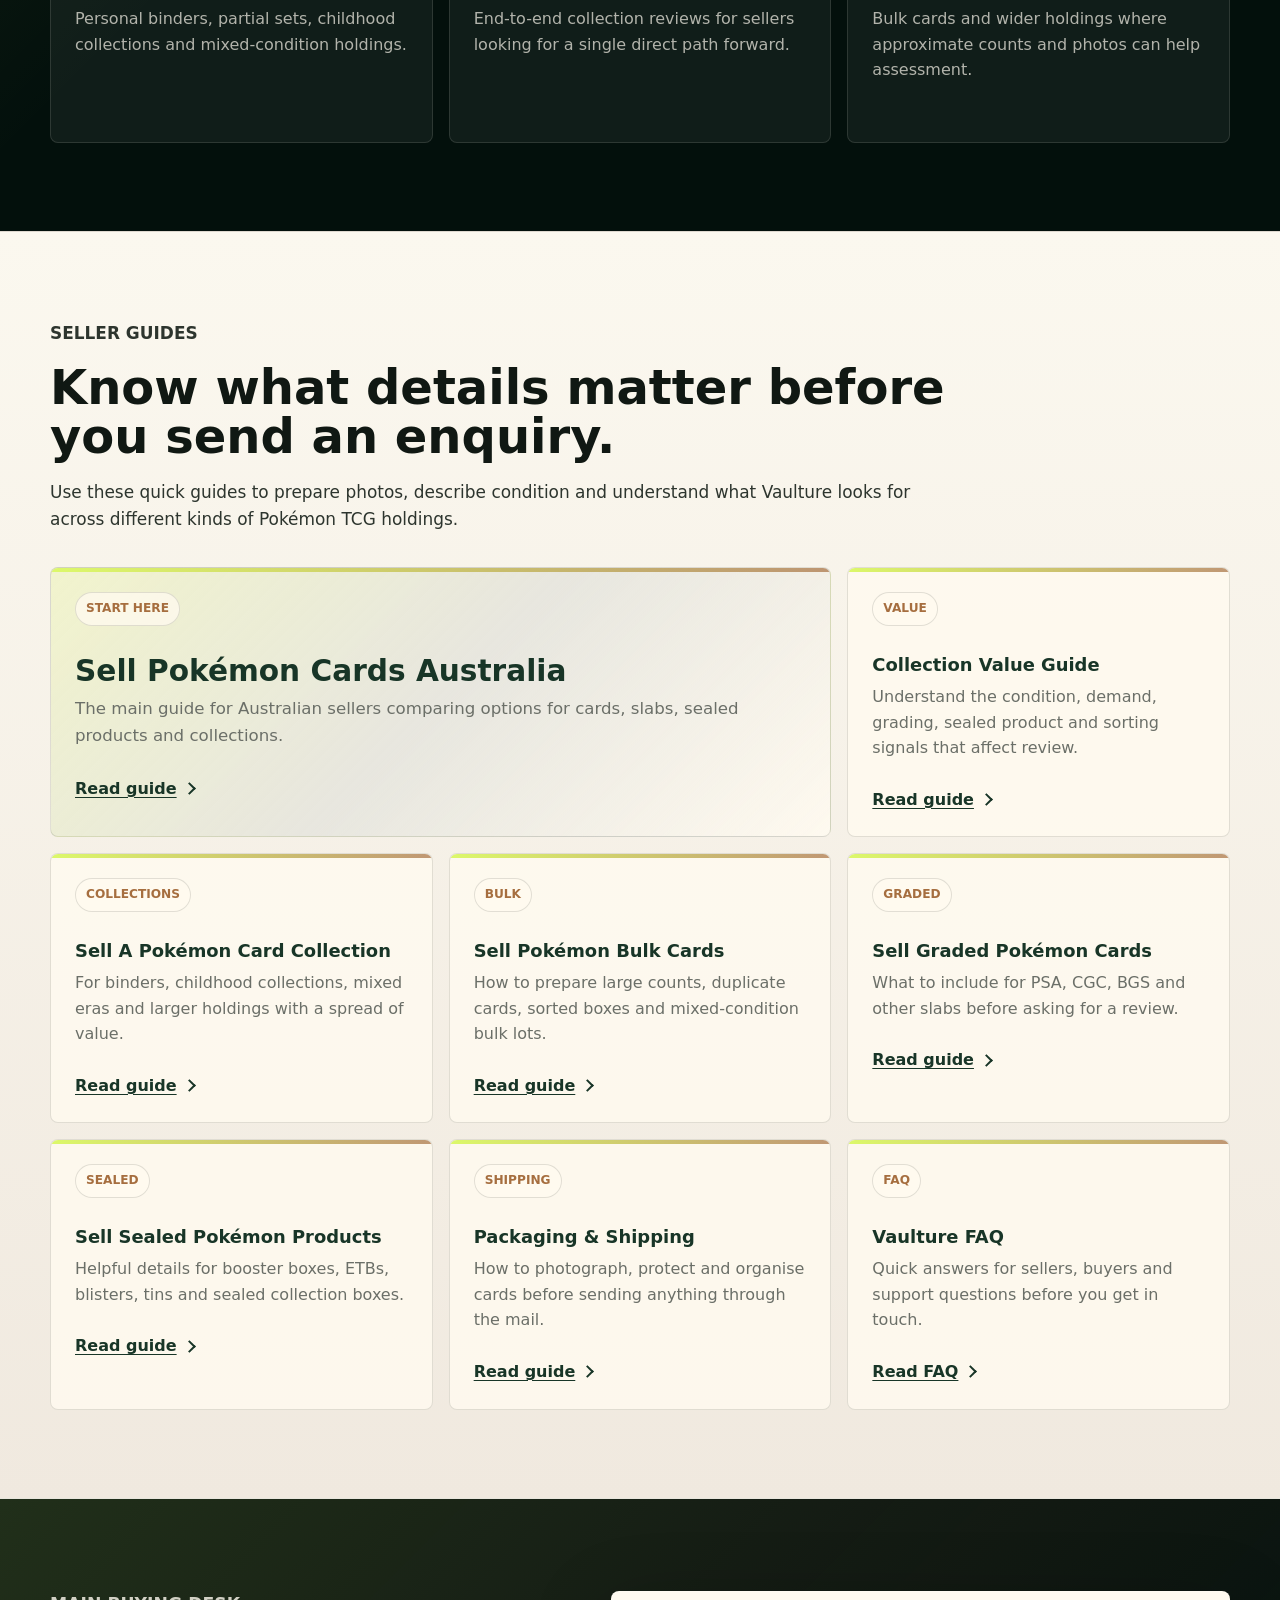
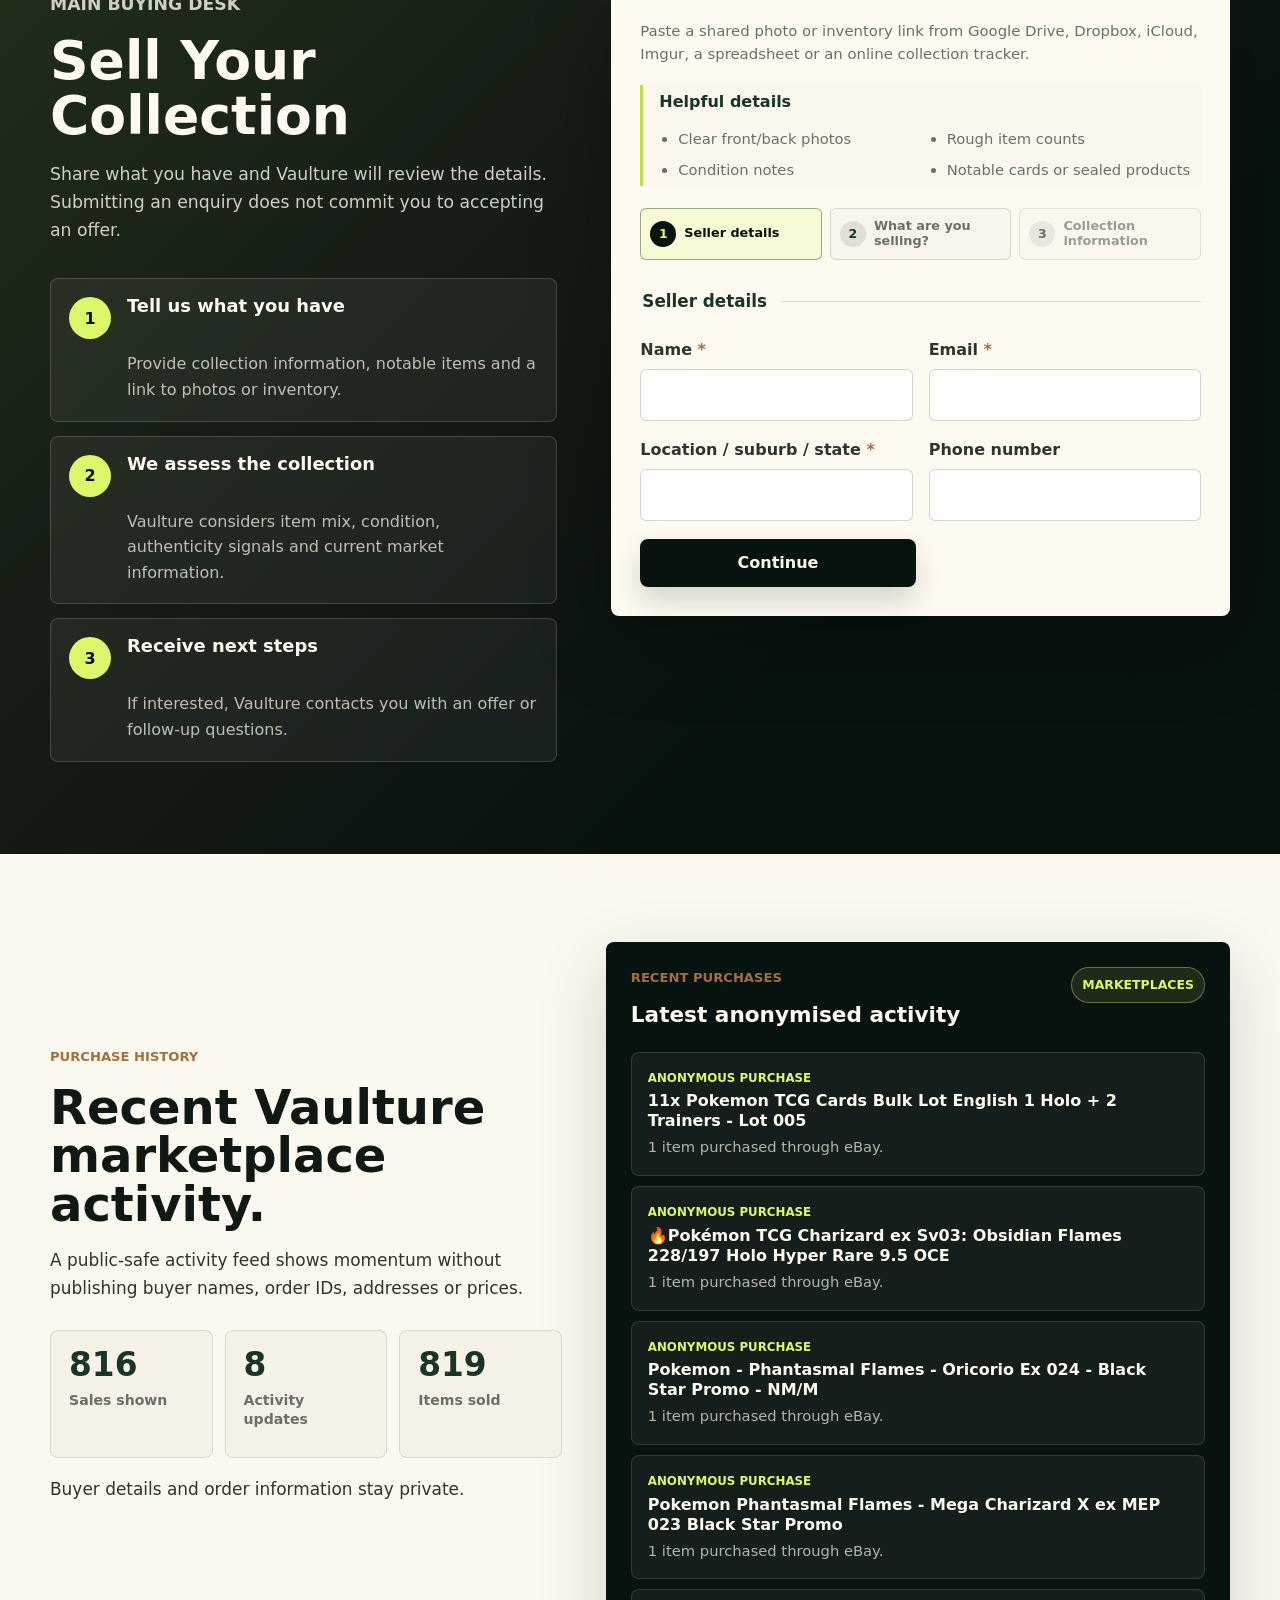
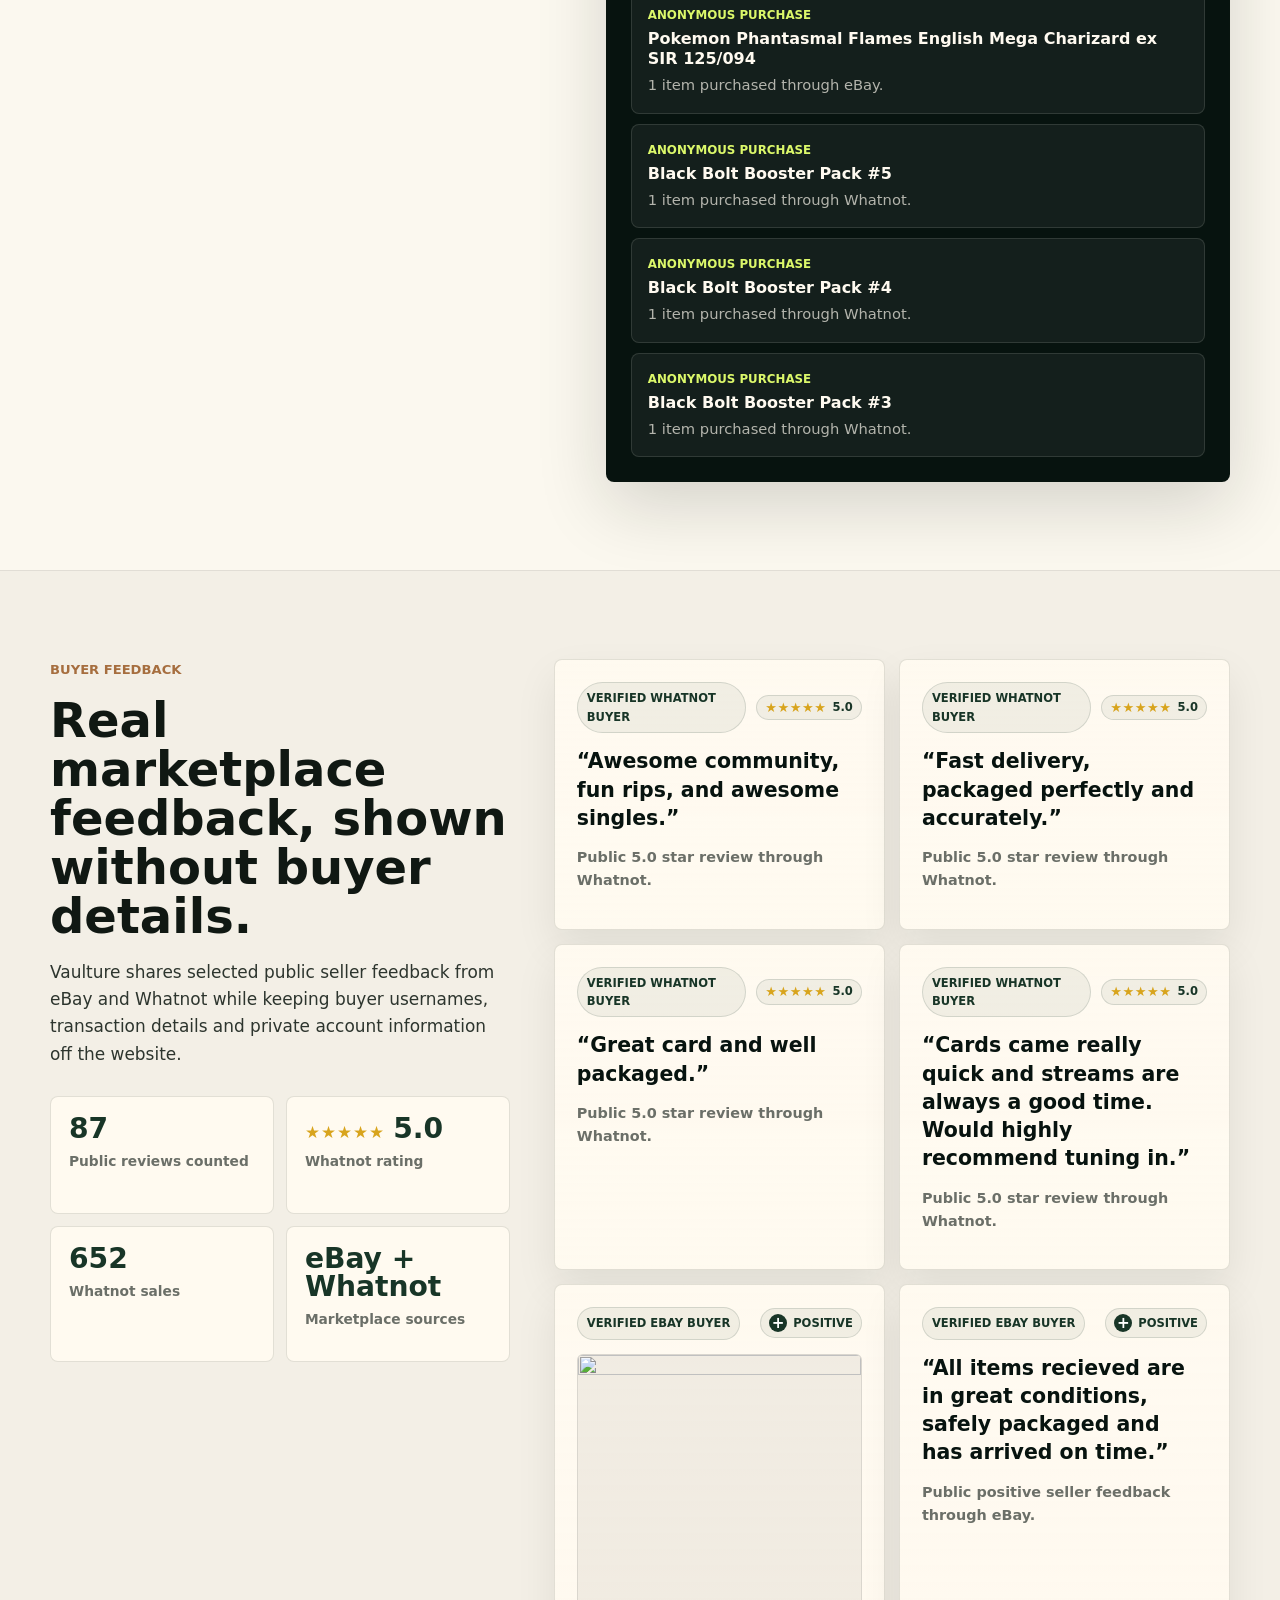
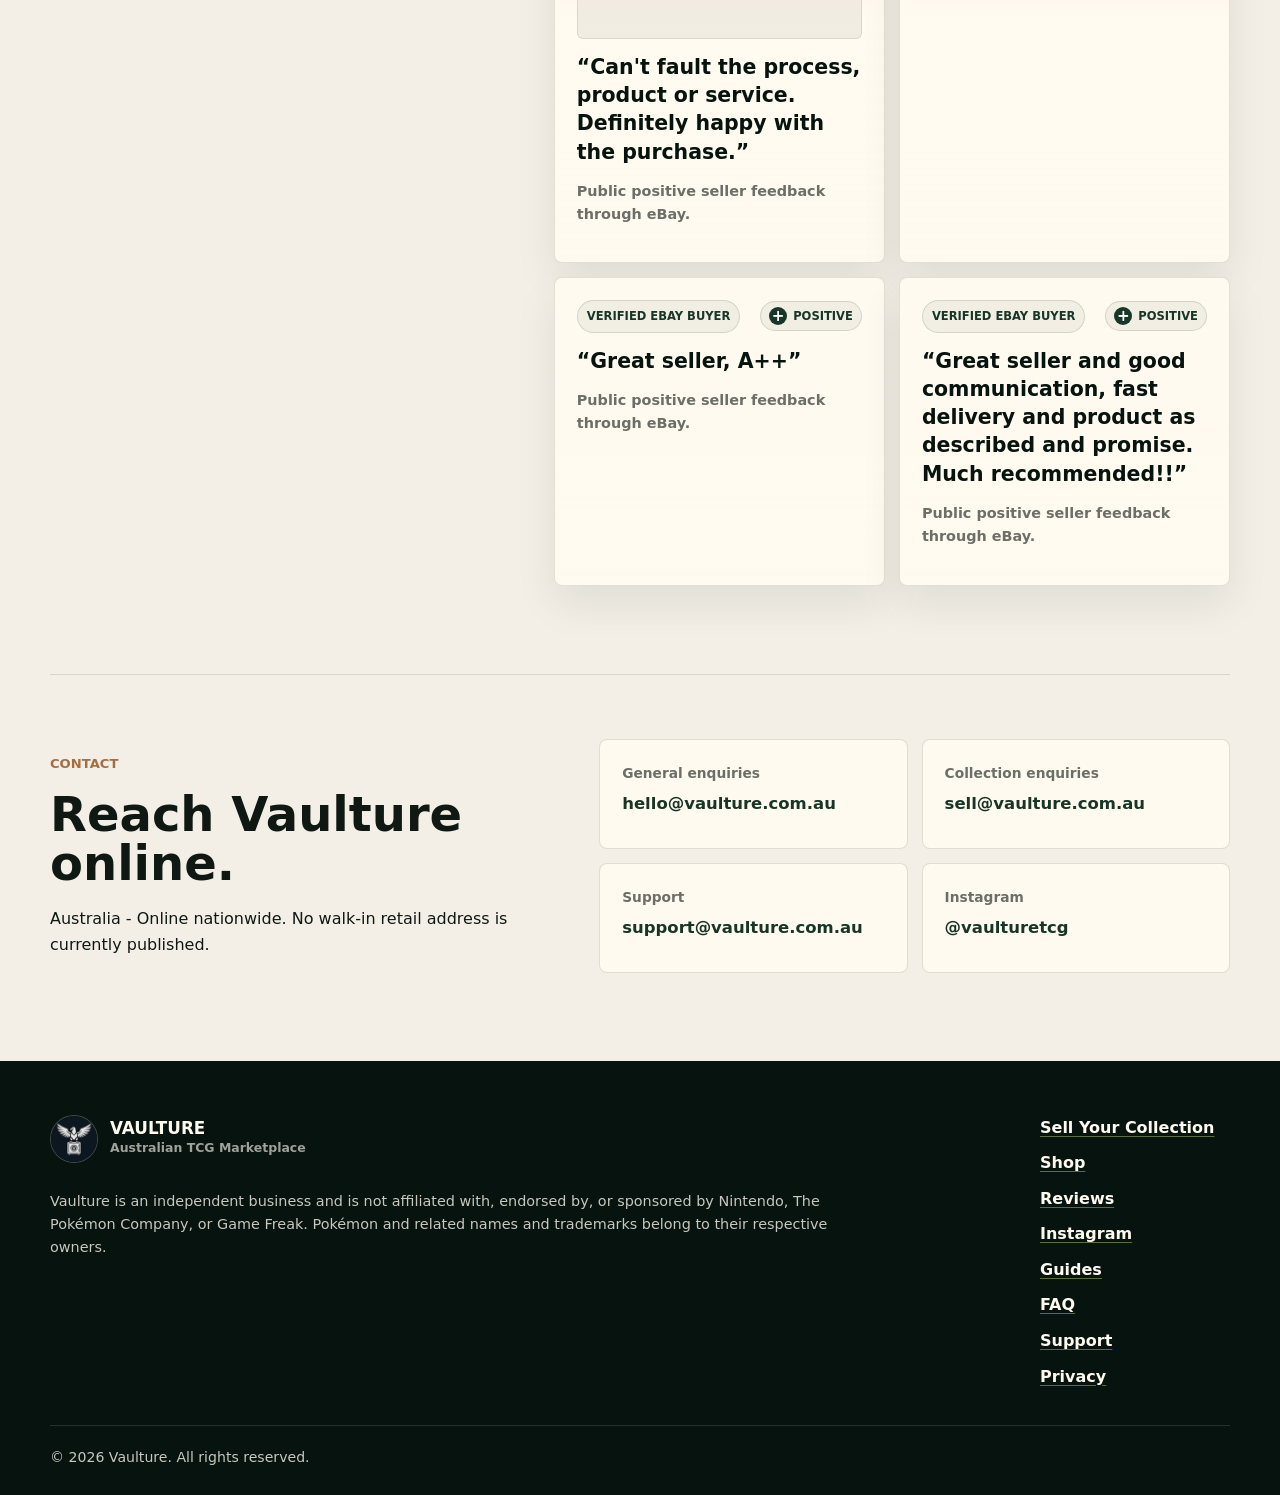
==== commit f6ec4877: "Cleaner Social Visuals" ====
--- a/index.html
+++ b/index.html
@@ -240,46 +240,41 @@
               </p>
             </div>
 
-            <div class="marketplace-grid marketplace-grid-compact" aria-label="Vaulture marketplace links">
-              <article class="marketplace-card">
-                <h3>Whatnot</h3>
-                <p>Live shows, singles, sealed product and buyer reviews.</p>
-                <a
-                  class="text-link"
-                  href="https://www.whatnot.com/en-AU/user/vaulture"
-                  target="_blank"
-                  rel="noopener noreferrer"
-                  aria-label="Open Vaulture on Whatnot in a new tab"
-                >
-                  Open Whatnot
-                </a>
-              </article>
-              <article class="marketplace-card">
-                <h3>eBay</h3>
-                <p>Current listings and Pokémon TCG products ready to browse.</p>
-                <a
-                  class="text-link"
-                  href="https://www.ebay.com.au/usr/vaultureau"
-                  target="_blank"
-                  rel="noopener noreferrer"
-                  aria-label="Open Vaulture on eBay in a new tab"
-                >
-                  Open eBay
-                </a>
-              </article>
-              <article class="marketplace-card">
-                <h3>Instagram</h3>
-                <p>Vaulture updates, collection highlights and marketplace announcements.</p>
-                <a
-                  class="text-link"
-                  href="https://www.instagram.com/vaulturetcg/"
-                  target="_blank"
-                  rel="noopener noreferrer"
-                  aria-label="Open Vaulture on Instagram in a new tab"
-                >
-                  Open Instagram
-                </a>
-              </article>
+            <div class="marketplace-logo-grid" aria-label="Vaulture marketplace links">
+              <a
+                class="marketplace-logo-card"
+                href="https://www.whatnot.com/en-AU/user/vaulture"
+                target="_blank"
+                rel="noopener noreferrer"
+                aria-label="Open Vaulture on Whatnot in a new tab"
+              >
+                <span class="marketplace-logo marketplace-logo-whatnot" aria-hidden="true">whatnot</span>
+                <span class="visually-hidden">Open Whatnot</span>
+              </a>
+              <a
+                class="marketplace-logo-card"
+                href="https://www.ebay.com.au/usr/vaultureau"
+                target="_blank"
+                rel="noopener noreferrer"
+                aria-label="Open Vaulture on eBay in a new tab"
+              >
+                <span class="marketplace-logo marketplace-logo-ebay" aria-hidden="true">
+                  <span>e</span><span>B</span><span>a</span><span>y</span>
+                </span>
+                <span class="visually-hidden">Open eBay</span>
+              </a>
+              <a
+                class="marketplace-logo-card"
+                href="https://www.instagram.com/vaulturetcg/"
+                target="_blank"
+                rel="noopener noreferrer"
+                aria-label="Open Vaulture on Instagram in a new tab"
+              >
+                <span class="marketplace-logo marketplace-logo-instagram" aria-hidden="true">
+                  <span class="instagram-glyph"></span>
+                </span>
+                <span class="visually-hidden">Open Instagram</span>
+              </a>
             </div>
           </div>
 
--- a/styles/main.css
+++ b/styles/main.css
@@ -77,6 +77,18 @@
   display: none !important;
 }
 
+.visually-hidden {
+  position: absolute;
+  width: 1px;
+  height: 1px;
+  padding: 0;
+  margin: -1px;
+  overflow: hidden;
+  clip: rect(0, 0, 0, 0);
+  white-space: nowrap;
+  border: 0;
+}
+
 :focus-visible {
   outline: 3px solid var(--color-lime);
   outline-offset: 4px;
@@ -743,6 +755,93 @@
 .category-card p,
 .marketplace-card p {
   color: var(--color-muted);
+}
+
+.marketplace-logo-grid {
+  display: grid;
+  grid-template-columns: repeat(3, minmax(0, 1fr));
+  gap: 12px;
+}
+
+.marketplace-logo-card {
+  display: grid;
+  place-items: center;
+  min-height: 118px;
+  border: 1px solid rgba(16, 24, 19, 0.12);
+  border-radius: var(--radius-md);
+  background: rgba(255, 250, 240, 0.72);
+  padding: 18px;
+  text-decoration: none;
+  transition: border-color 160ms ease, box-shadow 160ms ease, transform 160ms ease, background 160ms ease;
+}
+
+.marketplace-logo-card:hover {
+  border-color: rgba(24, 53, 39, 0.32);
+  background: rgba(255, 250, 240, 0.92);
+  box-shadow: var(--shadow-soft);
+  transform: translateY(-2px);
+}
+
+.marketplace-logo {
+  display: inline-flex;
+  align-items: center;
+  justify-content: center;
+  max-width: 100%;
+  color: var(--color-forest);
+  line-height: 1;
+}
+
+.marketplace-logo-whatnot {
+  border-radius: 999px;
+  background: #f4de28;
+  color: #101813;
+  padding: 10px 15px;
+  font-size: clamp(1rem, 1.4vw, 1.3rem);
+  font-weight: 950;
+  letter-spacing: 0;
+  text-transform: lowercase;
+  box-shadow: inset 0 -2px 0 rgba(16, 24, 19, 0.14);
+}
+
+.marketplace-logo-ebay {
+  gap: 0;
+  font-size: clamp(1.8rem, 2.8vw, 2.45rem);
+  font-weight: 950;
+  letter-spacing: -0.04em;
+}
+
+.marketplace-logo-ebay span:nth-child(1) {
+  color: #e53238;
+}
+
+.marketplace-logo-ebay span:nth-child(2) {
+  color: #0064d2;
+}
+
+.marketplace-logo-ebay span:nth-child(3) {
+  color: #f5af02;
+}
+
+.marketplace-logo-ebay span:nth-child(4) {
+  color: #86b817;
+}
+
+.marketplace-logo-instagram {
+  width: 46px;
+  height: 46px;
+}
+
+.instagram-glyph {
+  position: relative;
+  flex: 0 0 auto;
+  width: 46px;
+  height: 46px;
+  border-radius: 14px;
+  background:
+    radial-gradient(circle at 72% 27%, #ffffff 0 3px, transparent 4px),
+    radial-gradient(circle at 50% 52%, transparent 0 7px, #ffffff 8px 10px, transparent 11px),
+    linear-gradient(135deg, #f9ce34 0%, #ee2a7b 48%, #6228d7 100%);
+  box-shadow: inset 0 0 0 1px rgba(255, 255, 255, 0.26);
 }
 
 .collection-desk-section {
@@ -3258,6 +3357,31 @@
     grid-template-columns: 1fr;
   }
 
+  .marketplace-logo-grid {
+    grid-template-columns: repeat(3, minmax(0, 1fr));
+    gap: 10px;
+  }
+
+  .marketplace-logo-card {
+    min-height: 86px;
+    padding: 12px 10px;
+  }
+
+  .marketplace-logo-whatnot {
+    padding: 8px 10px;
+    font-size: 0.9rem;
+  }
+
+  .marketplace-logo-ebay {
+    font-size: 1.55rem;
+  }
+
+  .instagram-glyph {
+    width: 36px;
+    height: 36px;
+    border-radius: 11px;
+  }
+
   .category-card,
   .marketplace-card,
   .guide-card,
